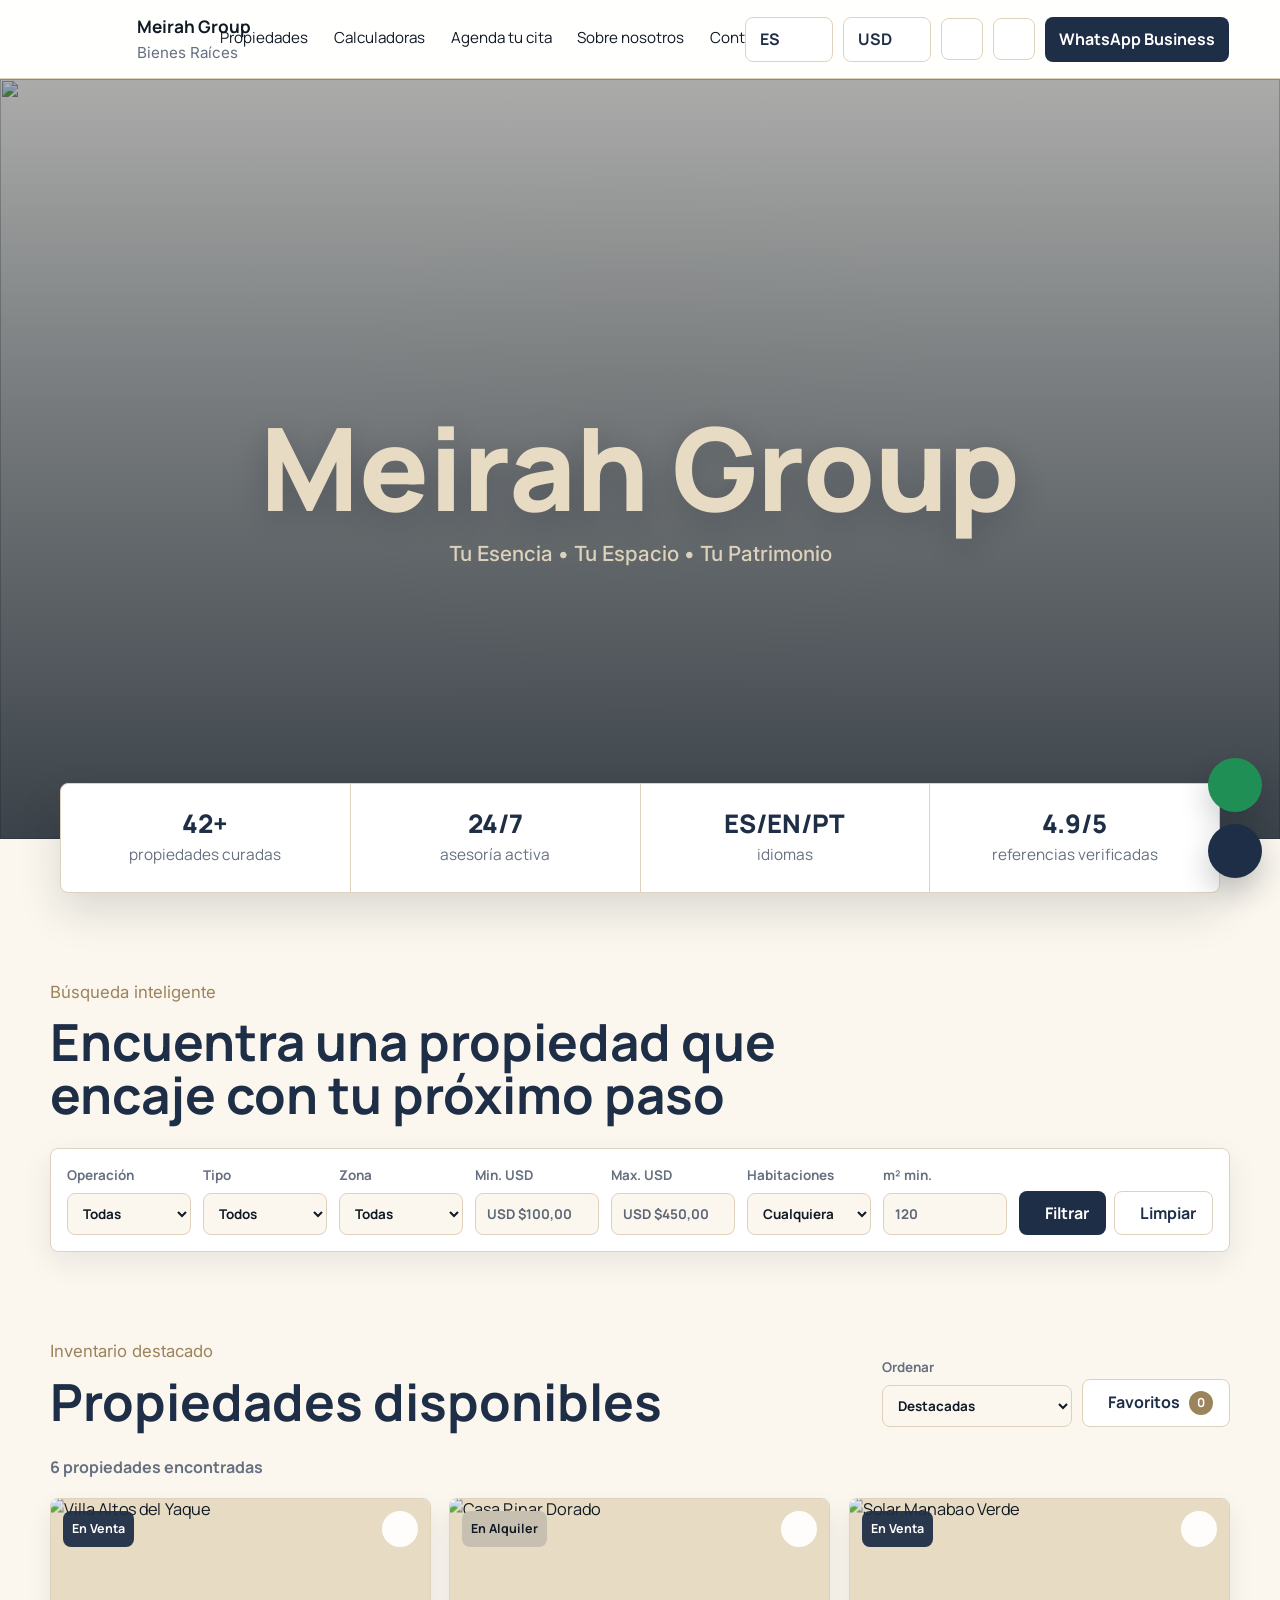
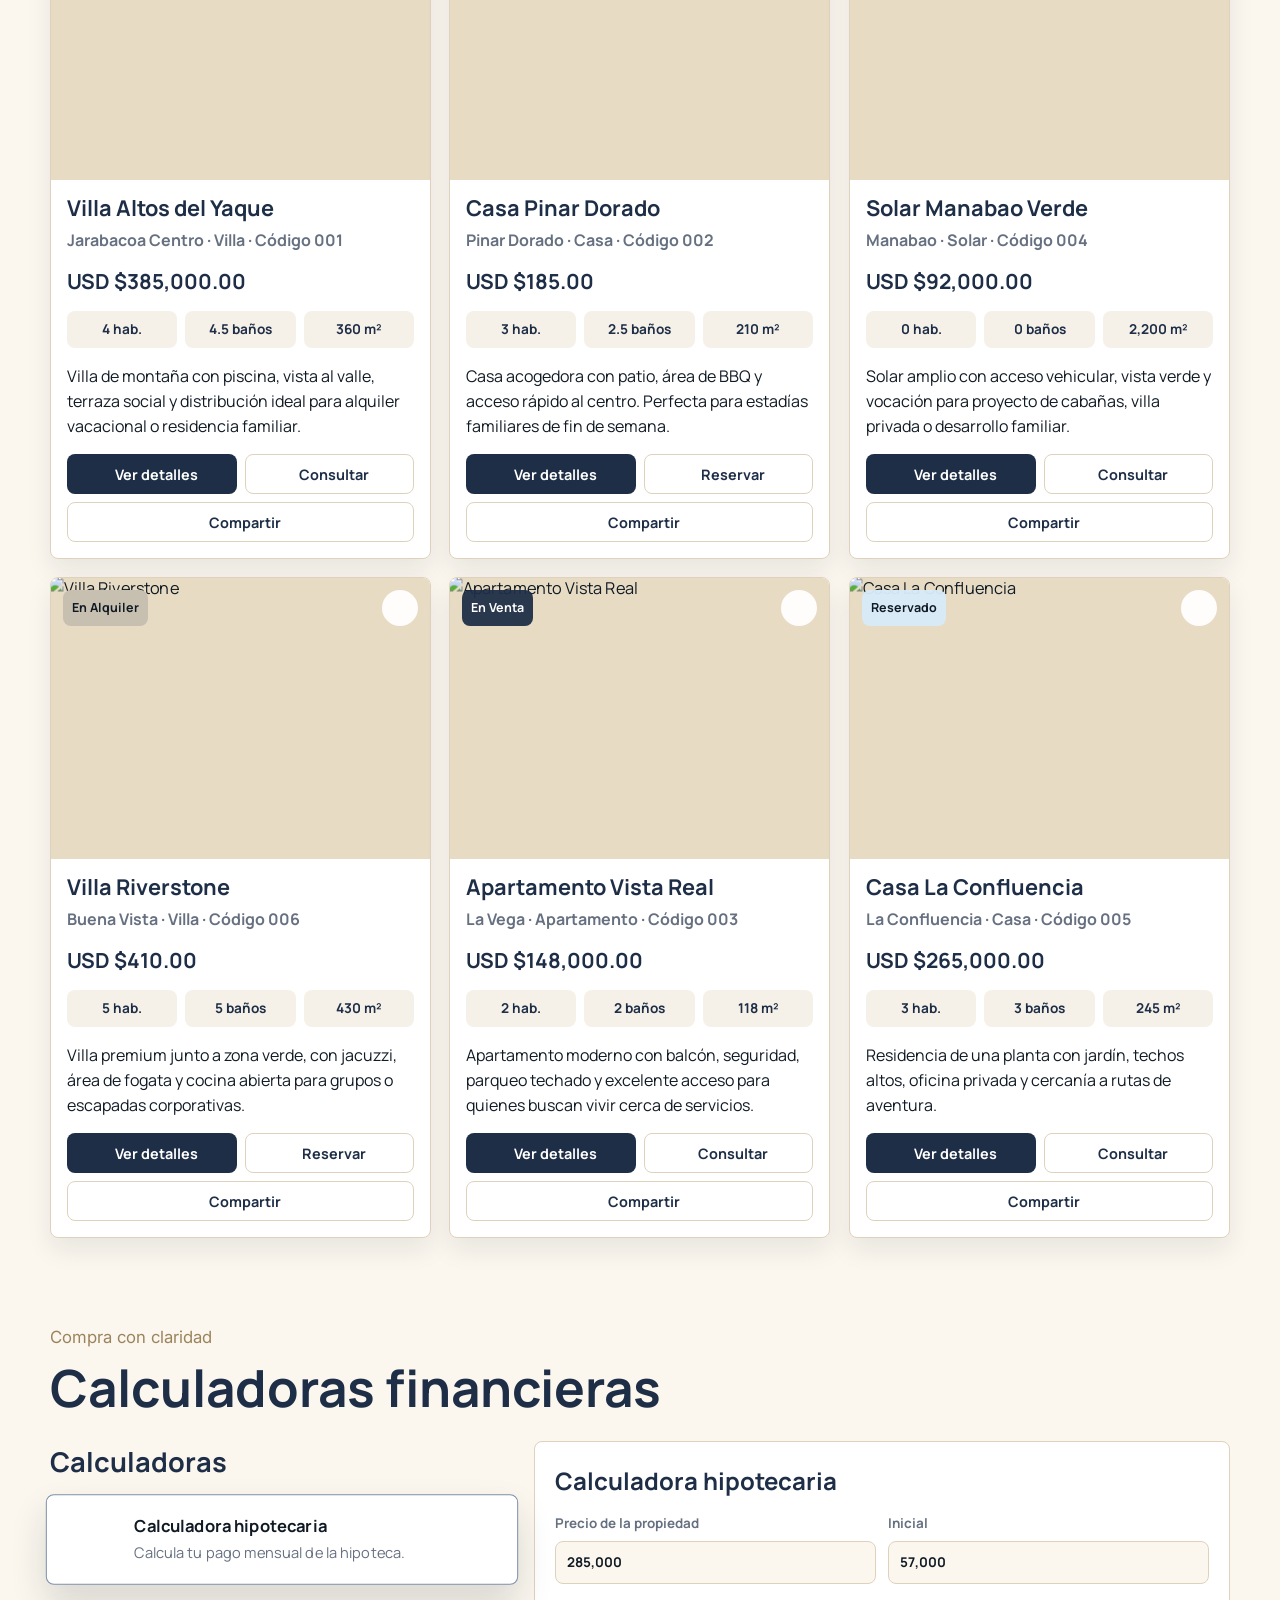
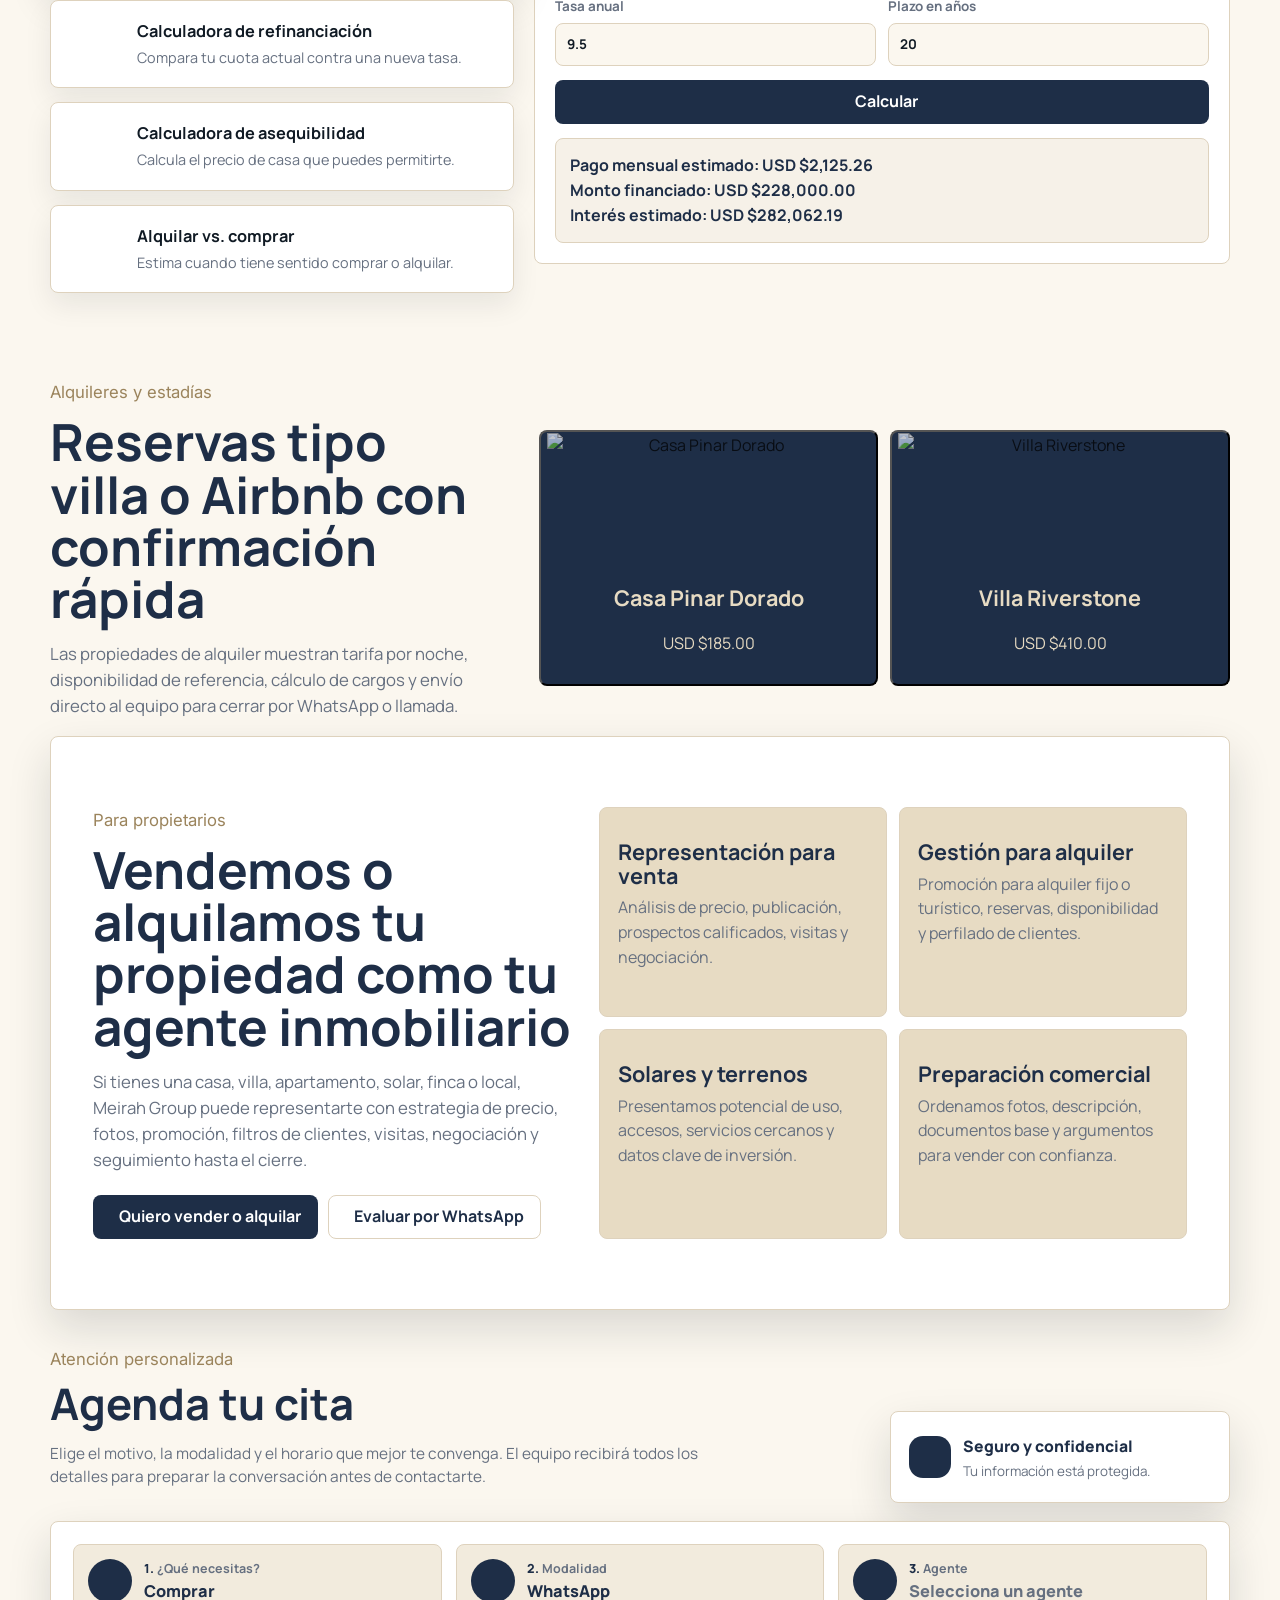
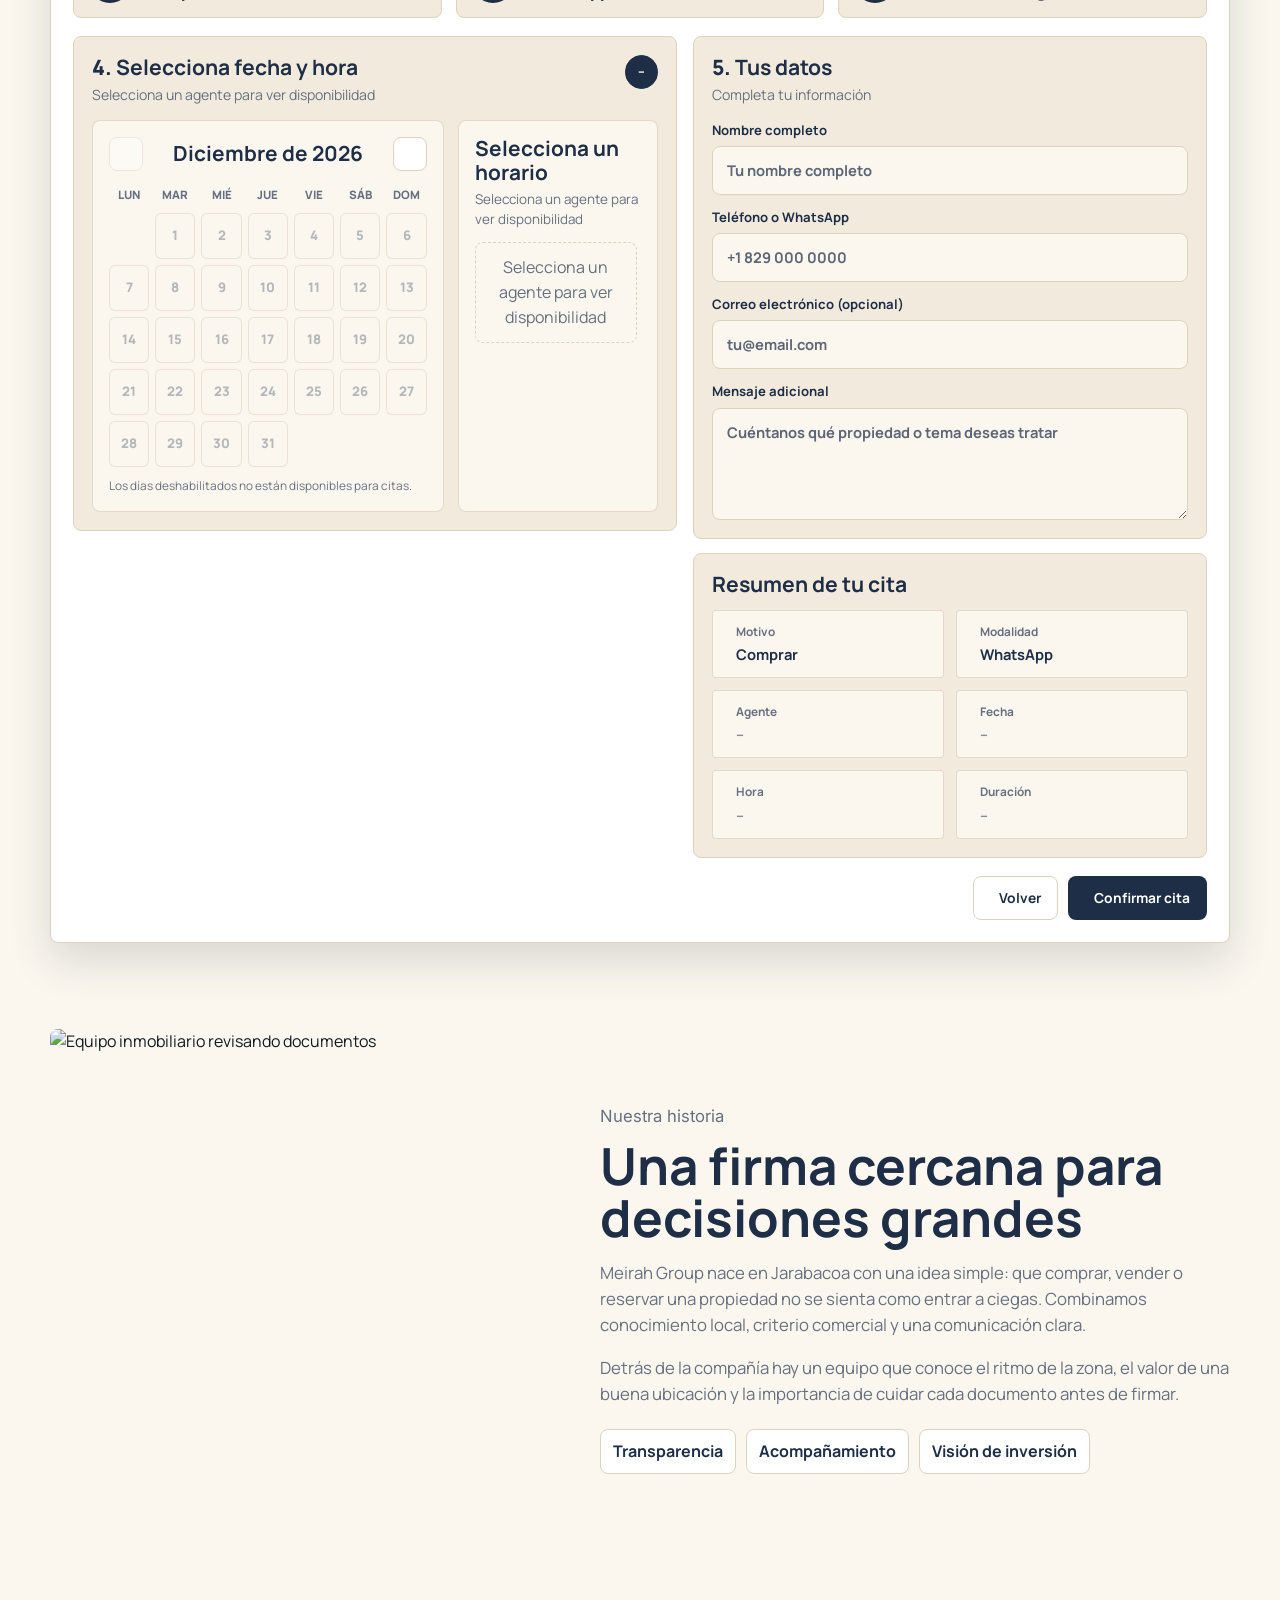
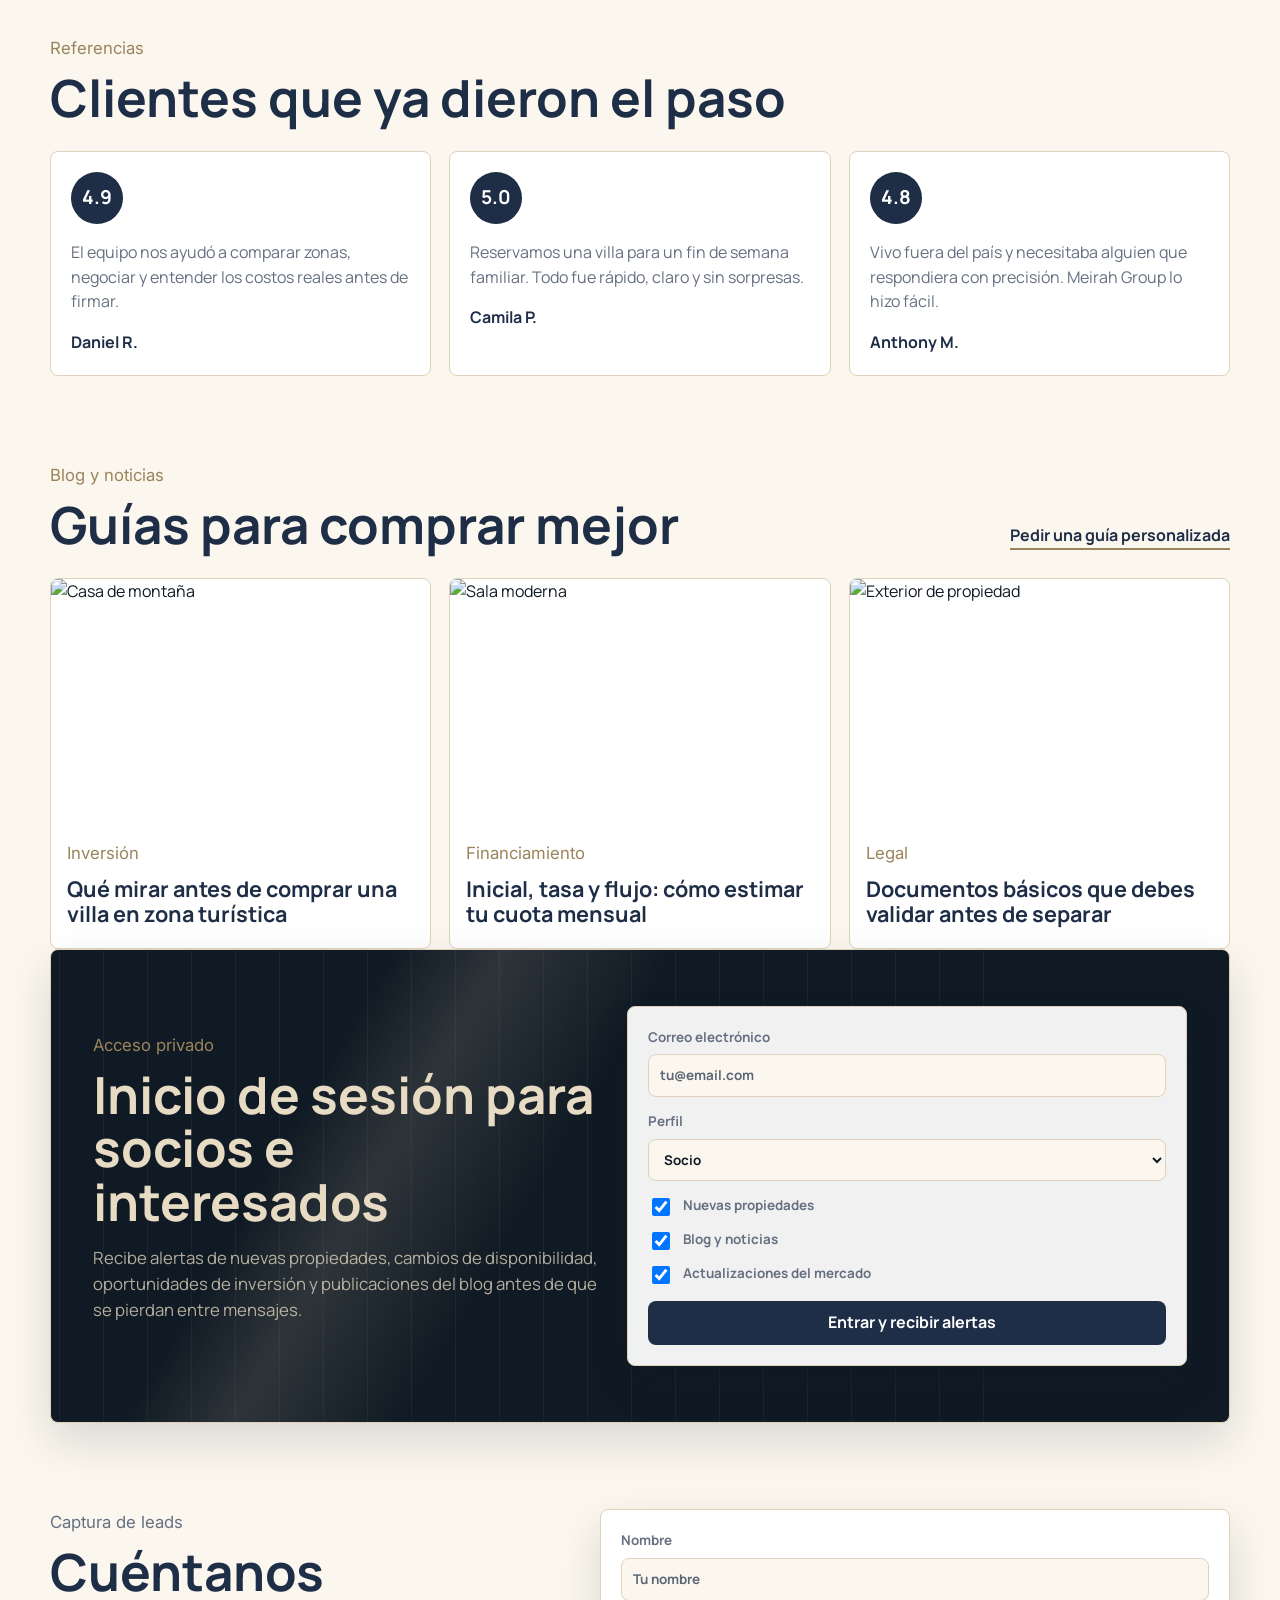
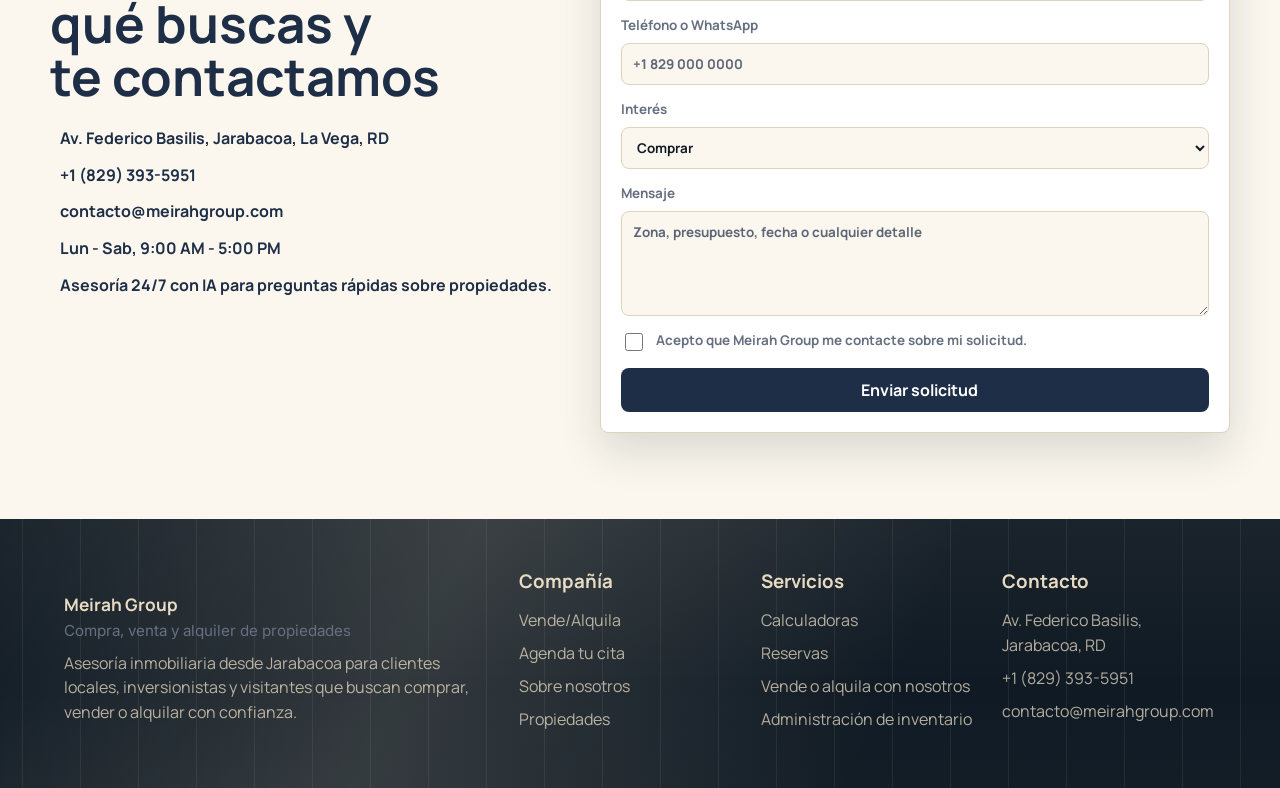
==== index.html @ d5f03e7f "Otro disparate Se subieron mal" ====
﻿<!doctype html>
<html lang="es">
  <head>
    <meta charset="UTF-8" />
    <meta name="viewport" content="width=device-width, initial-scale=1.0" />
    <meta
      name="description"
      content="Meirah Group, bienes raíces en Jarabacoa y República Dominicana. Compra, venta, alquiler, reservas y asesoría inmobiliaria."
    />
    <title>Meirah Group | Bienes Raíces en República Dominicana</title>
    <link rel="preconnect" href="https://images.unsplash.com" />
    <link rel="preconnect" href="https://fonts.googleapis.com" />
    <link rel="preconnect" href="https://fonts.gstatic.com" crossorigin />
    <link
      href="https://fonts.googleapis.com/css2?family=Inter:wght@400;500;600;700&family=Manrope:wght@500;600;700;800&display=swap"
      rel="stylesheet"
    />
    <link rel="icon" href="assets/brand/logo-meirahgroup-black.png" type="image/png" />
    <link rel="stylesheet" href="styles.css" />
    <script async src="https://unpkg.com/lucide@latest/dist/umd/lucide.min.js" onload="window.lucide?.createIcons()"></script>
    <script defer src="script.js"></script>
  </head>
  <body>
    <header class="site-header" id="top">
      <a class="brand" href="#top" aria-label="Meirah Group inicio">
        <span class="brand-mark" aria-hidden="true">
          <img
            src="assets/brand/logo-meirahgroup-black.png"
            alt=""
            data-logo-light="assets/brand/logo-meirahgroup-black.png"
            data-logo-dark="assets/brand/logo-meirahgroup-white.png"
          />
        </span>
        <span>
          <strong>Meirah Group</strong>
          <small data-i18n="brandTag">Bienes Raíces</small>
        </span>
      </a>

      <nav class="main-nav" aria-label="Principal">
        <a href="#properties" data-i18n="navProperties">Propiedades</a>
        <div class="nav-dropdown">
          <a class="nav-dropdown-toggle" href="#financing" data-i18n="navFinancing">Calculadoras</a>
          <div class="nav-dropdown-menu" aria-label="Opciones de calculadoras">
            <a href="#financing" data-nav-calculator="mortgage">Calculadora hipotecaria</a>
            <a href="#financing" data-nav-calculator="refinance">Calculadora de refinanciación</a>
            <a href="#financing" data-nav-calculator="affordability">Calculadora de asequibilidad</a>
            <a href="#financing" data-nav-calculator="rentbuy">Alquilar vs. comprar</a>
            <!-- Auto-cobro oculto temporalmente hasta implementar la pasarela real. -->
            <!-- <a href="#financing" data-nav-calculator="autopay">Auto-cobro</a> -->
          </div>
        </div>
        <a href="#appointments" data-i18n="navAppointment">Agenda tu cita</a>
        <div class="nav-dropdown">
          <a class="nav-dropdown-toggle" href="#about" data-i18n="navAbout">Sobre nosotros</a>
          <div class="nav-dropdown-menu" aria-label="Opciones de sobre nosotros">
            <a href="#reviews">Referencias</a>
            <a href="#blog">Blog y noticias</a>
          </div>
        </div>
        <a href="#contact" data-i18n="navContact">Contacto</a>
      </nav>

      <div class="header-actions">
        <div class="header-dropdown" data-header-dropdown="language">
          <button class="header-select-toggle" id="languageToggle" type="button" aria-label="Cambiar idioma" aria-haspopup="true" aria-expanded="false">
            <span id="languageToggleValue">ES</span>
            <i data-lucide="chevron-down"></i>
          </button>
          <div class="header-dropdown-menu" id="languageMenu" hidden>
            <button class="header-dropdown-option" type="button" data-lang-option="es">
              <strong>ES</strong>
              <small>Español</small>
            </button>
            <button class="header-dropdown-option" type="button" data-lang-option="en">
              <strong>EN</strong>
              <small>English</small>
            </button>
            <button class="header-dropdown-option" type="button" data-lang-option="pt">
              <strong>PT</strong>
              <small>Português</small>
            </button>
          </div>
        </div>
        <div class="header-dropdown" data-header-dropdown="currency">
          <button class="header-select-toggle" id="currencyToggle" type="button" aria-label="Cambiar moneda" aria-haspopup="true" aria-expanded="false">
            <span id="currencyToggleValue">USD</span>
            <i data-lucide="chevron-down"></i>
          </button>
          <div class="header-dropdown-menu" id="currencyMenu" hidden>
            <button class="header-dropdown-option" type="button" data-currency-option="USD">
              <strong>USD</strong>
              <small>Dólar</small>
            </button>
            <button class="header-dropdown-option" type="button" data-currency-option="EUR">
              <strong>EUR</strong>
              <small>Euro</small>
            </button>
            <button class="header-dropdown-option" type="button" data-currency-option="DOP">
              <strong>DOP</strong>
              <small>Peso RD</small>
            </button>
          </div>
        </div>
        <button class="icon-button theme-toggle" id="themeToggle" type="button" aria-label="Modo claro u oscuro">
          <i data-lucide="moon"></i>
        </button>
        <button class="icon-button" id="adminToggle" type="button" aria-label="Modo admin">
          <i data-lucide="shield-check"></i>
        </button>
        <a
          class="header-phone"
          href="https://wa.me/18293935951?text=Hola%20Meirah%20Group%2C%20quiero%20informaci%C3%B3n."
          target="_blank"
          rel="noreferrer"
        >
          WhatsApp Business
        </a>
      </div>
    </header>

    <main>
      <section class="hero" aria-labelledby="hero-title">
        <div class="hero-media" aria-hidden="true">
          <img
            class="is-active"
            src="https://images.unsplash.com/photo-1600585154340-be6161a56a0c?auto=format&fit=crop&w=1800&q=82"
            alt=""
          />
        </div>
        <div class="hero-overlay"></div>
        <div class="hero-content">
          <h1 id="hero-title">Meirah Group</h1>
          <p class="hero-slogan" data-i18n="heroSlogan">Tu Esencia • Tu Espacio • Tu Patrimonio</p>
        </div>
      </section>

      <section class="trust-band" aria-label="Indicadores">
        <div>
          <strong>42+</strong>
          <span data-i18n="statProperties">propiedades curadas</span>
        </div>
        <div>
          <strong>24/7</strong>
          <span data-i18n="statFollow">asesoría activa</span>
        </div>
        <div>
          <strong>ES/EN/PT</strong>
          <span data-i18n="statLang">idiomas disponibles</span>
        </div>
        <div>
          <strong>4.9/5</strong>
          <span data-i18n="statReviews">referencias verificadas</span>
        </div>
      </section>

      <section class="section filters-section" aria-labelledby="filters-title">
        <div class="section-heading">
          <p class="eyebrow" data-i18n="filtersEyebrow">Búsqueda inteligente</p>
          <h2 id="filters-title" data-i18n="filtersTitle">Encuentra tu espacio ideal</h2>
        </div>

        <form class="filters" id="propertyFilters">
          <label>
            <span data-i18n="filterOperation">Operación</span>
            <select id="filterOperation">
              <option value="all" data-i18n="optionAll">Todas</option>
              <option value="sale" data-i18n="optionSale">Venta</option>
              <option value="rent" data-i18n="optionRent">Alquiler</option>
              <option value="night" data-i18n="optionNight">Alquiler x noche</option>
            </select>
          </label>
          <label>
            <span data-i18n="filterType">Tipo</span>
            <select id="filterType">
              <option value="all" data-i18n="optionAllTypes">Todos</option>
              <option value="Villa">Villa</option>
              <option value="Casa" data-i18n="typeHouse">Casa</option>
              <option value="Apartamento" data-i18n="typeApartment">Apartamento</option>
              <option value="Solar" data-i18n="typeLand">Solar</option>
            </select>
          </label>
          <label>
            <span data-i18n="filterZone">Zona</span>
            <select id="filterZone">
              <option value="all" data-i18n="optionAllZones">Todas</option>
            </select>
          </label>
          <label>
            <span data-i18n="filterMin">Min. USD</span>
            <input id="filterMin" type="number" min="0" step="1000" placeholder="USD $100,000.00" />
          </label>
          <label>
            <span data-i18n="filterMax">Max. USD</span>
            <input id="filterMax" type="number" min="0" step="1000" placeholder="USD $450,000.00" />
          </label>
          <label>
            <span data-i18n="filterBeds">Habitaciones</span>
            <select id="filterBeds">
              <option value="0" data-i18n="optionAny">Cualquiera</option>
              <option value="1">1+</option>
              <option value="2">2+</option>
              <option value="3">3+</option>
              <option value="4">4+</option>
            </select>
          </label>
          <label>
            <span data-i18n="filterArea">m² min.</span>
            <input id="filterArea" type="number" min="0" step="10" placeholder="120" />
          </label>
          <div class="filter-actions">
            <button class="button button-primary" type="submit">
              <i data-lucide="sliders-horizontal"></i>
              <span data-i18n="filterApply">Filtrar</span>
            </button>
            <button class="button button-light" id="clearFilters" type="button">
              <i data-lucide="rotate-ccw"></i>
              <span data-i18n="filterClear">Limpiar</span>
            </button>
          </div>
        </form>
      </section>

      <section class="section properties-section" id="properties" aria-labelledby="properties-title">
        <div class="section-heading row-heading">
          <div>
            <p class="eyebrow" data-i18n="propertiesEyebrow">Inventario destacado</p>
            <h2 id="properties-title" data-i18n="propertiesTitle">Propiedades disponibles</h2>
          </div>
          <div class="toolbar">
            <label class="compact-label">
              <span data-i18n="sortLabel">Ordenar</span>
              <select id="sortProperties">
                <option value="featured" data-i18n="sortFeatured">Destacadas</option>
                <option value="price-asc" data-i18n="sortPriceAsc">Precio menor</option>
                <option value="price-desc" data-i18n="sortPriceDesc">Precio mayor</option>
                <option value="area-desc" data-i18n="sortArea">Más m²</option>
              </select>
            </label>
            <button class="button button-light" id="showFavorites" type="button">
              <i data-lucide="heart"></i>
              <span data-i18n="favoritesButton">Favoritos</span>
              <span class="count-pill" id="favoriteCount">0</span>
            </button>
          </div>
        </div>
        <div class="results-summary" id="resultsSummary"></div>
        <div class="property-grid" id="propertyGrid"></div>
      </section>

      <section class="section split-section" id="financing" aria-labelledby="financing-title">
        <div class="section-heading">
          <p class="eyebrow" data-i18n="financeEyebrow">Compra con claridad</p>
          <h2 id="financing-title" data-i18n="financeTitle">Calculadoras financieras</h2>
        </div>
        <div class="calculator-layout">
          <aside class="calculator-menu" aria-label="Calculadoras">
            <h3 data-i18n="calculatorsTitle">Calculadoras</h3>
            <button class="calculator-card active" type="button" data-calculator="mortgage">
              <i data-lucide="calculator"></i>
              <span>
                <strong data-i18n="mortgageTitle">Calculadora hipotecaria</strong>
                <small data-i18n="mortgageCardCopy">Calcula tu pago mensual de la hipoteca.</small>
              </span>
            </button>
            <button class="calculator-card" type="button" data-calculator="refinance">
              <i data-lucide="refresh-cw"></i>
              <span>
                <strong data-i18n="refinanceTitle">Calculadora de refinanciacion</strong>
                <small data-i18n="refinanceCardCopy">Compara tu cuota actual contra una nueva tasa.</small>
              </span>
            </button>
            <button class="calculator-card" type="button" data-calculator="affordability">
              <i data-lucide="badge-dollar-sign"></i>
              <span>
                <strong data-i18n="affordabilityTitle">Calculadora de asequibilidad</strong>
                <small data-i18n="affordabilityCardCopy">Calcula el precio de casa que puedes permitirte.</small>
              </span>
            </button>
            <button class="calculator-card" type="button" data-calculator="rentbuy">
              <i data-lucide="scale"></i>
              <span>
                <strong data-i18n="rentBuyTitle">Alquilar vs. comprar</strong>
                <small data-i18n="rentBuyCardCopy">Estima cuando tiene sentido comprar o alquilar.</small>
              </span>
            </button>
            <!-- Auto-cobro oculto temporalmente hasta implementar la pasarela real.
            <button class="calculator-card" type="button" data-calculator="autopay">
              <i data-lucide="credit-card"></i>
              <span>
                <strong data-i18n="autopayTitle">Auto-cobro para pagos a plazos</strong>
                <small data-i18n="autopayCardCopy">Genera un calendario de pagos recurrentes.</small>
              </span>
            </button>
            -->
          </aside>

          <div class="calculator-panels">
            <form class="tool-panel calculator-panel active" id="mortgageForm" data-calculator-panel="mortgage">
              <h3 data-i18n="mortgageTitle">Calculadora hipotecaria</h3>
              <div class="two-col">
                <label>
                  <span data-i18n="homePrice">Precio de la propiedad</span>
                  <input id="homePrice" type="text" inputmode="decimal" value="285,000" data-format-number />
                </label>
                <label>
                  <span data-i18n="downPayment">Inicial</span>
                  <input id="downPayment" type="text" inputmode="decimal" value="57,000" data-format-number />
                </label>
                <label>
                  <span data-i18n="interestRate">Tasa anual</span>
                  <input id="interestRate" type="number" min="0" step="0.1" value="9.5" />
                </label>
                <label>
                  <span data-i18n="loanYears">Plazo en años</span>
                  <input id="loanYears" type="number" min="1" max="30" value="20" />
                </label>
              </div>
              <button class="button button-primary" type="submit">
                <i data-lucide="calculator"></i>
                <span data-i18n="calculate">Calcular</span>
              </button>
              <output class="finance-output" id="mortgageOutput"></output>
            </form>

            <form class="tool-panel calculator-panel" id="refinanceForm" data-calculator-panel="refinance">
              <h3 data-i18n="refinanceTitle">Calculadora de refinanciacion</h3>
              <div class="two-col">
                <label>
                  <span data-i18n="currentBalance">Balance actual</span>
                  <input id="currentBalance" type="text" inputmode="decimal" value="220,000" data-format-number />
                </label>
                <label>
                  <span data-i18n="currentRate">Tasa actual</span>
                  <input id="currentRate" type="number" min="0" step="0.1" value="10.5" />
                </label>
                <label>
                  <span data-i18n="newRate">Nueva tasa</span>
                  <input id="newRate" type="number" min="0" step="0.1" value="8.75" />
                </label>
                <label>
                  <span data-i18n="remainingYears">Años restantes</span>
                  <input id="remainingYears" type="number" min="1" max="30" value="18" />
                </label>
                <label>
                  <span data-i18n="closingCosts">Gastos de cierre</span>
                  <input id="closingCosts" type="text" inputmode="decimal" value="3,500" data-format-number />
                </label>
              </div>
              <button class="button button-primary" type="submit">
                <i data-lucide="refresh-cw"></i>
                <span data-i18n="calculate">Calcular</span>
              </button>
              <output class="finance-output" id="refinanceOutput"></output>
            </form>

            <form class="tool-panel calculator-panel" id="affordabilityForm" data-calculator-panel="affordability">
              <h3 data-i18n="affordabilityTitle">Calculadora de asequibilidad</h3>
              <div class="two-col">
                <label>
                  <span data-i18n="monthlyIncome">Ingreso mensual</span>
                  <input id="monthlyIncome" type="text" inputmode="decimal" value="6,500" data-format-number />
                </label>
                <label>
                  <span data-i18n="monthlyDebt">Deudas mensuales</span>
                  <input id="monthlyDebt" type="text" inputmode="decimal" value="700" data-format-number />
                </label>
                <label>
                  <span data-i18n="affordDown">Inicial disponible</span>
                  <input id="affordDown" type="text" inputmode="decimal" value="45,000" data-format-number />
                </label>
                <label>
                  <span data-i18n="interestRate">Tasa anual</span>
                  <input id="affordRate" type="number" min="0" step="0.1" value="9.5" />
                </label>
                <label>
                  <span data-i18n="loanYears">Plazo en años</span>
                  <input id="affordYears" type="number" min="1" max="30" value="20" />
                </label>
              </div>
              <button class="button button-primary" type="submit">
                <i data-lucide="badge-dollar-sign"></i>
                <span data-i18n="calculate">Calcular</span>
              </button>
              <output class="finance-output" id="affordabilityOutput"></output>
            </form>

            <form class="tool-panel calculator-panel" id="rentBuyForm" data-calculator-panel="rentbuy">
              <h3 data-i18n="rentBuyTitle">Alquilar vs. comprar</h3>
              <div class="two-col">
                <label>
                  <span data-i18n="monthlyRent">Alquiler mensual</span>
                  <input id="monthlyRent" type="text" inputmode="decimal" value="1,200" data-format-number />
                </label>
                <label>
                  <span data-i18n="homePrice">Precio de la propiedad</span>
                  <input id="compareHomePrice" type="text" inputmode="decimal" value="260,000" data-format-number />
                </label>
                <label>
                  <span data-i18n="downPayment">Inicial</span>
                  <input id="compareDownPayment" type="text" inputmode="decimal" value="52,000" data-format-number />
                </label>
                <label>
                  <span data-i18n="interestRate">Tasa anual</span>
                  <input id="compareRate" type="number" min="0" step="0.1" value="9.5" />
                </label>
                <label>
                  <span data-i18n="yearsInHome">Años en la propiedad</span>
                  <input id="yearsInHome" type="number" min="1" max="30" value="5" />
                </label>
              </div>
              <button class="button button-primary" type="submit">
                <i data-lucide="scale"></i>
                <span data-i18n="calculate">Calcular</span>
              </button>
              <output class="finance-output" id="rentBuyOutput"></output>
            </form>

            <!-- Auto-cobro oculto temporalmente hasta implementar la pasarela real. -->
            <form class="tool-panel calculator-panel" id="autopayForm" data-calculator-panel="autopay" hidden>
              <h3 data-i18n="autopayTitle">Auto-cobro para pagos a plazos</h3>
              <div class="two-col">
                <label>
                  <span data-i18n="clientName">Nombre del cliente</span>
                  <input id="autopayName" type="text" placeholder="Maria Gomez" />
                </label>
                <label>
                  <span data-i18n="paymentAmount">Monto mensual</span>
                  <input id="autopayAmount" type="text" inputmode="decimal" value="1,250" data-format-number />
                </label>
                <label>
                  <span data-i18n="paymentDay">Día de cobro</span>
                  <input id="autopayDay" type="number" min="1" max="28" value="15" />
                </label>
                <label>
                  <span data-i18n="paymentMonths">Cantidad de pagos</span>
                  <input id="autopayMonths" type="number" min="1" max="60" value="18" />
                </label>
              </div>
              <button class="button button-primary" type="submit">
                <i data-lucide="credit-card"></i>
                <span data-i18n="scheduleAutopay">Generar plan</span>
              </button>
              <div class="payment-schedule" id="autopaySchedule"></div>
            </form>
          </div>
        </div>
      </section>

      <section class="section reservation-section" id="reservations" aria-labelledby="reservations-title">
        <div class="reservation-copy">
          <p class="eyebrow" data-i18n="reservationEyebrow">Alquileres y estadías</p>
          <h2 id="reservations-title" data-i18n="reservationTitle">Reservas tipo villa o Airbnb con confirmación rápida</h2>
          <p data-i18n="reservationCopy">
            Las propiedades de alquiler muestran tarifa por noche, disponibilidad de referencia, cálculo de cargos y
            envío directo al equipo para cerrar por WhatsApp o llamada.
          </p>
        </div>
        <div class="reservation-preview" id="reservationPreview"></div>
      </section>

      <section class="section owners-section" id="owners" aria-labelledby="owners-title">
        <div class="owners-copy">
          <p class="eyebrow" data-i18n="ownersEyebrow">Para propietarios</p>
          <h2 id="owners-title" data-i18n="ownersTitle">Vendemos o alquilamos tu propiedad como tu agente inmobiliario</h2>
          <p data-i18n="ownersCopy">
            Si tienes una casa, villa, apartamento, solar, finca o local, Meirah Group puede representarte con estrategia
            de precio, fotos, promoción, filtros de clientes, visitas, negociación y seguimiento hasta el cierre.
          </p>
          <div class="owners-actions">
            <a class="button button-primary" href="#contact">
              <i data-lucide="home"></i>
              <span data-i18n="ownersPrimary">Quiero vender o alquilar</span>
            </a>
            <a
              class="button button-light"
              href="https://wa.me/18293935951?text=Hola%20Meirah%20Group%2C%20quiero%20que%20eval%C3%BAen%20mi%20propiedad%20para%20venta%20o%20alquiler."
              target="_blank"
              rel="noreferrer"
            >
              <i data-lucide="message-circle"></i>
              <span data-i18n="ownersWhatsApp">Evaluar por WhatsApp</span>
            </a>
          </div>
        </div>
        <div class="owners-services">
          <article>
            <i data-lucide="badge-check"></i>
            <h3 data-i18n="ownersSaleTitle">Representación para venta</h3>
            <p data-i18n="ownersSaleCopy">Análisis de precio, publicación, prospectos calificados, visitas y negociación.</p>
          </article>
          <article>
            <i data-lucide="calendar-check"></i>
            <h3 data-i18n="ownersRentTitle">Gestión para alquiler</h3>
            <p data-i18n="ownersRentCopy">Promoción para alquiler fijo o turístico, reservas, disponibilidad y perfilado de clientes.</p>
          </article>
          <article>
            <i data-lucide="map"></i>
            <h3 data-i18n="ownersLandTitle">Solares y terrenos</h3>
            <p data-i18n="ownersLandCopy">Presentamos potencial de uso, accesos, servicios cercanos y datos clave de inversión.</p>
          </article>
          <article>
            <i data-lucide="file-check-2"></i>
            <h3 data-i18n="ownersDocsTitle">Preparación comercial</h3>
            <p data-i18n="ownersDocsCopy">Ordenamos fotos, descripción, documentos base y argumentos para vender con confianza.</p>
          </article>
        </div>
      </section>

      <section class="section appointment-section" id="appointments" aria-labelledby="appointments-title">
        <div class="appointment-intro-row">
          <div class="section-heading appointment-copy">
            <p class="eyebrow" data-i18n="appointmentEyebrow">Atención personalizada</p>
            <h2 id="appointments-title" data-i18n="appointmentTitle">Agenda tu cita</h2>
            <p data-i18n="appointmentCopy">
              Elige el motivo, la modalidad y el horario que mejor te convenga. El equipo recibirá todos los detalles
              para preparar la conversación antes de contactarte.
            </p>
          </div>

          <aside class="appointment-note-card" aria-label="Información de privacidad">
            <span class="appointment-note-icon"><i data-lucide="shield-check"></i></span>
            <span class="appointment-note-copy">
              <strong data-i18n="appointmentPrivacyTitle">Seguro y confidencial</strong>
              <small data-i18n="appointmentPrivacyCopy">Tu información está protegida.</small>
            </span>
          </aside>
        </div>

        <div class="appointment-system">
          <form class="appointment-form appointment-form-compact" id="appointmentForm">
            <div class="appointment-top-grid">
              <section class="appointment-selector-card" data-appointment-selector-card="type">
                <button
                  class="appointment-selector-toggle"
                  type="button"
                  data-appointment-toggle="type"
                  aria-expanded="false"
                  aria-controls="appointmentTypePanel"
                >
                  <span class="appointment-selector-icon"><i data-lucide="tags"></i></span>
                  <span class="appointment-selector-copy">
                    <small><span class="appointment-step-number">1.</span> <span data-i18n="appointmentTypeTitle">¿Qué necesitas?</span></small>
                    <strong id="appointmentTypeValue">Comprar</strong>
                  </span>
                  <i data-lucide="chevron-down"></i>
                </button>

                <div class="appointment-selector-panel" id="appointmentTypePanel" hidden>
                  <div class="appointment-choice-grid appointment-type-grid">
                    <label class="appointment-choice">
                      <input type="radio" name="appointmentType" value="buy" checked />
                      <i data-lucide="key-round"></i>
                      <span data-i18n="appointmentTypeBuy">Comprar</span>
                    </label>
                    <label class="appointment-choice">
                      <input type="radio" name="appointmentType" value="sell" />
                      <i data-lucide="badge-dollar-sign"></i>
                      <span data-i18n="appointmentTypeSell">Vender</span>
                    </label>
                    <label class="appointment-choice">
                      <input type="radio" name="appointmentType" value="rent" />
                      <i data-lucide="house"></i>
                      <span data-i18n="appointmentTypeRent">Alquilar</span>
                    </label>
                    <label class="appointment-choice">
                      <input type="radio" name="appointmentType" value="invest" />
                      <i data-lucide="chart-no-axes-combined"></i>
                      <span data-i18n="appointmentTypeInvest">Invertir</span>
                    </label>
                    <label class="appointment-choice">
                      <input type="radio" name="appointmentType" value="visit" />
                      <i data-lucide="map-pinned"></i>
                      <span data-i18n="appointmentTypeVisit">Visitar propiedad</span>
                    </label>
                  </div>
                </div>
              </section>

              <section class="appointment-selector-card" data-appointment-selector-card="mode">
                <button
                  class="appointment-selector-toggle"
                  type="button"
                  data-appointment-toggle="mode"
                  aria-expanded="false"
                  aria-controls="appointmentModePanel"
                >
                  <span class="appointment-selector-icon"><i data-lucide="phone-call"></i></span>
                  <span class="appointment-selector-copy">
                    <small><span class="appointment-step-number">2.</span> <span data-i18n="appointmentModeTitle">Modalidad</span></small>
                    <strong id="appointmentModeValue">WhatsApp</strong>
                  </span>
                  <i data-lucide="chevron-down"></i>
                </button>

                <div class="appointment-selector-panel" id="appointmentModePanel" hidden>
                  <div class="appointment-choice-grid appointment-mode-grid">
                    <label class="appointment-choice">
                      <input type="radio" name="appointmentMode" value="whatsapp" checked />
                      <i data-lucide="message-circle"></i>
                      <span>WhatsApp</span>
                    </label>
                    <label class="appointment-choice">
                      <input type="radio" name="appointmentMode" value="call" />
                      <i data-lucide="phone"></i>
                      <span data-i18n="appointmentModeCall">Llamada</span>
                    </label>
                    <label class="appointment-choice">
                      <input type="radio" name="appointmentMode" value="video" />
                      <i data-lucide="video"></i>
                      <span data-i18n="appointmentModeVideo">Videollamada</span>
                    </label>
                    <label class="appointment-choice">
                      <input type="radio" name="appointmentMode" value="in-person" />
                      <i data-lucide="users"></i>
                      <span data-i18n="appointmentModeInPerson">Presencial</span>
                    </label>
                  </div>
                </div>
              </section>

              <section class="appointment-selector-card" data-appointment-selector-card="advisor">
                <button
                  class="appointment-selector-toggle"
                  type="button"
                  data-appointment-toggle="advisor"
                  aria-expanded="false"
                  aria-controls="appointmentAdvisorPanel"
                >
                  <span class="appointment-selector-icon"><i data-lucide="user-round"></i></span>
                  <span class="appointment-selector-copy">
                    <small><span class="appointment-step-number">3.</span> <span data-i18n="appointmentAdvisor">Agente</span></small>
                    <strong id="appointmentAdvisorValue" class="is-placeholder" data-i18n="appointmentSelectAgentPlaceholder">Selecciona un agente</strong>
                  </span>
                  <i data-lucide="chevron-down"></i>
                </button>

                <div class="appointment-selector-panel" id="appointmentAdvisorPanel" hidden>
                  <div class="appointment-staff-selector" id="appointmentStaffSelector"></div>
                  <input id="appointmentAdvisor" name="appointmentAdvisor" type="hidden" required />
                  <p class="appointment-staff-hint" id="appointmentStaffHint" data-i18n="appointmentAdvisorHint">
                    El calendario mostrará únicamente la disponibilidad del agente elegido.
                  </p>
                </div>
              </section>
            </div>

            <div class="appointment-main-grid">
              <section class="appointment-card appointment-schedule-card" aria-labelledby="appointmentScheduleHeading">
                <div class="appointment-card-header">
                  <div>
                    <h3 id="appointmentScheduleHeading">
                      <span class="appointment-step-number">4.</span>
                      <span data-i18n="appointmentScheduleTitle">Selecciona fecha y hora</span>
                    </h3>
                    <p class="appointment-card-copy" id="appointmentScheduleMeta">Selecciona un agente para ver disponibilidad</p>
                  </div>
                  <span class="appointment-duration-chip" id="appointmentDurationChip">--</span>
                </div>

                <div class="appointment-date-layout">
                  <section class="appointment-calendar" aria-labelledby="appointment-calendar-title">
                    <div class="appointment-calendar-header">
                      <button class="icon-button" id="appointmentPrevMonth" type="button" aria-label="Mes anterior">
                        <i data-lucide="chevron-left"></i>
                      </button>
                      <h3 id="appointment-calendar-title">Mes</h3>
                      <button class="icon-button" id="appointmentNextMonth" type="button" aria-label="Mes siguiente">
                        <i data-lucide="chevron-right"></i>
                      </button>
                    </div>
                    <div class="appointment-weekdays" id="appointmentWeekdays" aria-hidden="true"></div>
                    <div class="appointment-calendar-grid" id="appointmentCalendarGrid"></div>
                    <p class="appointment-calendar-hint" data-i18n="appointmentCalendarHint">
                      Los días deshabilitados no están disponibles para citas.
                    </p>
                  </section>

                  <section class="appointment-times" aria-labelledby="appointment-times-title">
                    <div class="appointment-times-header">
                      <h3 id="appointment-times-title" data-i18n="appointmentTimeTitle">Selecciona un horario</h3>
                      <p id="appointmentSelectedDate" data-i18n="appointmentSelectDate">Primero selecciona una fecha.</p>
                    </div>
                    <div class="appointment-time-grid" id="appointmentTimeSlots"></div>
                  </section>
                </div>
              </section>

              <div class="appointment-sidebar">
                <section class="appointment-card appointment-details-card" aria-labelledby="appointment-details-title">
                  <div class="appointment-card-header">
                    <div>
                      <h3 id="appointment-details-title">
                        <span class="appointment-step-number">5.</span>
                        <span data-i18n="appointmentDetailsTitle">Tus datos</span>
                      </h3>
                      <p class="appointment-card-copy" data-i18n="appointmentDetailsCopy">Completa tu información</p>
                    </div>
                  </div>

                  <div class="appointment-details-grid">
                    <label>
                      <span data-i18n="appointmentName">Nombre completo</span>
                      <input id="appointmentName" type="text" required autocomplete="name" placeholder="Tu nombre completo" data-i18n-placeholder="appointmentNamePlaceholder" />
                    </label>
                    <label>
                      <span data-i18n="appointmentPhone">Teléfono o WhatsApp</span>
                      <input id="appointmentPhone" type="tel" required autocomplete="tel" placeholder="+1 829 000 0000" />
                    </label>
                    <label>
                      <span data-i18n="appointmentEmail">Correo electrónico (opcional)</span>
                      <input id="appointmentEmail" type="email" autocomplete="email" placeholder="tu@email.com" />
                    </label>
                    <label class="appointment-message-field">
                      <span data-i18n="appointmentMessage">Mensaje adicional</span>
                      <textarea
                        id="appointmentMessage"
                        rows="4"
                        placeholder="Cuéntanos qué propiedad o tema deseas tratar"
                        data-i18n-placeholder="appointmentMessagePlaceholder"
                      ></textarea>
                    </label>
                  </div>
                </section>

                <section class="appointment-card appointment-summary-card" aria-labelledby="appointment-summary-title">
                  <div class="appointment-card-header">
                    <div>
                      <h3 id="appointment-summary-title" data-i18n="appointmentSummaryTitle">Resumen de tu cita</h3>
                    </div>
                  </div>
                  <div class="appointment-summary-grid" id="appointmentSummaryGrid"></div>
                </section>

                <aside class="appointment-confirmation" id="appointmentConfirmation" hidden aria-live="polite">
                  <div class="appointment-confirmation-icon"><i data-lucide="circle-check-big"></i></div>
                  <div>
                    <p class="eyebrow" data-i18n="appointmentConfirmedEyebrow">Cita registrada</p>
                    <h3 data-i18n="appointmentConfirmedTitle">Tu solicitud está lista</h3>
                    <div class="appointment-confirmation-summary" id="appointmentConfirmationSummary"></div>
                  </div>
                  <a class="button button-primary" id="appointmentWhatsApp" href="#" target="_blank" rel="noreferrer">
                    <i data-lucide="message-circle"></i>
                    <span data-i18n="appointmentSendWhatsApp">Enviar resumen por WhatsApp</span>
                  </a>
                </aside>
              </div>
            </div>

            <div class="appointment-footer-bar">
              <p id="appointmentValidation" role="alert" aria-live="polite"></p>
              <div class="appointment-submit-row">
                <button class="button button-light appointment-back-button" id="appointmentBackButton" type="button">
                  <i data-lucide="arrow-left"></i>
                  <span data-i18n="appointmentBack">Volver</span>
                </button>
                <button class="button button-primary" type="submit">
                  <i data-lucide="calendar-check-2"></i>
                  <span data-i18n="appointmentConfirm">Confirmar cita</span>
                </button>
              </div>
            </div>
          </form>
        </div>
      </section>

      <section class="section about-section" id="about" aria-labelledby="about-title">
        <div class="about-image">
          <img
            src="https://images.unsplash.com/photo-1560518883-ce09059eeffa?auto=format&fit=crop&w=1300&q=80"
            alt="Equipo inmobiliario revisando documentos"
          />
        </div>
        <div class="about-copy">
          <p class="eyebrow" data-i18n="aboutEyebrow">Nuestra historia</p>
          <h2 id="about-title" data-i18n="aboutTitle">Una firma cercana para decisiones grandes</h2>
          <p data-i18n="aboutTextOne">
            Meirah Group nace en Jarabacoa con una idea simple: que comprar, vender o reservar una propiedad no se
            sienta como entrar a ciegas. Combinamos conocimiento local, criterio comercial y una comunicación clara.
          </p>
          <p data-i18n="aboutTextTwo">
            Detrás de la compañía hay un equipo que conoce el ritmo de la zona, el valor de una buena ubicación y la
            importancia de cuidar cada documento antes de firmar.
          </p>
          <div class="about-values">
            <span data-i18n="valueOne">Transparencia</span>
            <span data-i18n="valueTwo">Acompañamiento</span>
            <span data-i18n="valueThree">Visión de inversión</span>
          </div>
        </div>
      </section>

      <section class="section reviews-section" id="reviews" aria-labelledby="reviews-title">
        <div class="section-heading">
          <p class="eyebrow" data-i18n="reviewsEyebrow">Referencias</p>
          <h2 id="reviews-title" data-i18n="reviewsTitle">Clientes que ya dieron el paso</h2>
        </div>
        <div class="review-grid">
          <article class="review-card">
            <span>4.9</span>
            <p data-i18n="reviewOne">
              El equipo nos ayudó a comparar zonas, negociar y entender los costos reales antes de firmar.
            </p>
            <strong>Daniel R.</strong>
          </article>
          <article class="review-card">
            <span>5.0</span>
            <p data-i18n="reviewTwo">
              Reservamos una villa para un fin de semana familiar. Todo fue rápido, claro y sin sorpresas.
            </p>
            <strong>Camila P.</strong>
          </article>
          <article class="review-card">
            <span>4.8</span>
            <p data-i18n="reviewThree">
              Vivo fuera del país y necesitaba alguien que respondiera con precisión. Meirah Group lo hizo fácil.
            </p>
            <strong>Anthony M.</strong>
          </article>
        </div>
      </section>

      <section class="section blog-section" id="blog" aria-labelledby="blog-title">
        <div class="section-heading row-heading">
          <div>
            <p class="eyebrow" data-i18n="blogEyebrow">Blog y noticias</p>
            <h2 id="blog-title" data-i18n="blogTitle">Guías para comprar mejor</h2>
          </div>
          <a class="text-link" href="#contact" data-i18n="blogCta">Pedir una guia personalizada</a>
        </div>
        <div class="blog-grid">
          <article>
            <img
              src="https://images.unsplash.com/photo-1494526585095-c41746248156?auto=format&fit=crop&w=900&q=80"
              alt="Casa de montaña"
            />
            <p class="eyebrow" data-i18n="blogOneMeta">Inversión</p>
            <h3 data-i18n="blogOneTitle">Qué mirar antes de comprar una villa en zona turística</h3>
          </article>
          <article>
            <img
              src="https://images.unsplash.com/photo-1600566753376-12c8ab7fb75b?auto=format&fit=crop&w=900&q=80"
              alt="Sala moderna"
            />
            <p class="eyebrow" data-i18n="blogTwoMeta">Financiamiento</p>
            <h3 data-i18n="blogTwoTitle">Inicial, tasa y flujo: cómo estimar tu cuota mensual</h3>
          </article>
          <article>
            <img
              src="https://images.unsplash.com/photo-1572120360610-d971b9d7767c?auto=format&fit=crop&w=900&q=80"
              alt="Exterior de propiedad"
            />
            <p class="eyebrow" data-i18n="blogThreeMeta">Legal</p>
            <h3 data-i18n="blogThreeTitle">Documentos básicos que debes validar antes de separar</h3>
          </article>
        </div>
      </section>

      <section class="section member-section" id="members" aria-labelledby="members-title">
        <div class="member-copy">
          <p class="eyebrow" data-i18n="memberEyebrow">Acceso privado</p>
          <h2 id="members-title" data-i18n="memberTitle">Inicio de sesión para socios e interesados</h2>
          <p data-i18n="memberCopy">
            Recibe alertas de nuevas propiedades, cambios de disponibilidad, oportunidades de inversión y publicaciones
            del blog antes de que se pierdan entre mensajes.
          </p>
        </div>
        <form class="member-form" id="memberLoginForm">
          <label>
            <span data-i18n="memberEmail">Correo electrónico</span>
            <input id="memberEmail" type="email" required placeholder="tu@email.com" />
          </label>
          <label>
            <span data-i18n="memberRole">Perfil</span>
            <select id="memberRole">
              <option data-i18n="memberPartner">Socio</option>
              <option data-i18n="memberInvestor">Inversionista</option>
              <option data-i18n="memberOwner">Propietario</option>
              <option data-i18n="memberBuyer">Comprador interesado</option>
            </select>
          </label>
          <div class="member-options" aria-label="Preferencias de notificación">
            <label class="checkbox-line">
              <input id="notifyProperties" type="checkbox" checked />
              <span data-i18n="notifyProperties">Nuevas propiedades</span>
            </label>
            <label class="checkbox-line">
              <input id="notifyBlogs" type="checkbox" checked />
              <span data-i18n="notifyBlogs">Blog y noticias</span>
            </label>
            <label class="checkbox-line">
              <input id="notifyUpdates" type="checkbox" checked />
              <span data-i18n="notifyUpdates">Actualizaciones del mercado</span>
            </label>
          </div>
          <button class="button button-primary" type="submit">
            <i data-lucide="log-in"></i>
            <span data-i18n="memberSubmit">Entrar y recibir alertas</span>
          </button>
        </form>
      </section>

      <section class="section contact-section" id="contact" aria-labelledby="contact-title">
        <div class="contact-copy">
          <p class="eyebrow" data-i18n="contactEyebrow">Captura de leads</p>
          <h2 id="contact-title" data-i18n="contactTitle">Cuéntanos qué buscas y te contactamos</h2>
          <ul class="contact-list">
            <li><i data-lucide="map-pin"></i> Av. Federico Basilis, Jarabacoa, La Vega, RD</li>
            <li><i data-lucide="phone"></i> +1 (829) 393-5951</li>
            <li><i data-lucide="mail"></i> contacto@meirahgroup.com</li>
            <li><i data-lucide="clock"></i> Lun - Sab, 9:00 AM - 5:00 PM</li>
            <li><i data-lucide="bot"></i> <span data-i18n="aiAdvisory">Asesoría IA 24/7.</span></li>
          </ul>
        </div>
        <form class="lead-form" id="leadForm">
          <label>
            <span data-i18n="leadName">Nombre</span>
            <input id="leadName" type="text" required placeholder="Tu nombre" />
          </label>
          <label>
            <span data-i18n="leadPhone">Teléfono o WhatsApp</span>
            <input id="leadPhone" type="tel" required placeholder="+1 829 000 0000" />
          </label>
          <label>
            <span data-i18n="leadInterest">Interés</span>
            <select id="leadInterest">
              <option data-i18n="leadBuy">Comprar</option>
              <option data-i18n="leadRent">Alquilar</option>
              <option data-i18n="leadSell">Vender mi propiedad</option>
              <option data-i18n="leadInvest">Invertir</option>
            </select>
          </label>
          <label>
            <span data-i18n="leadMessage">Mensaje</span>
            <textarea id="leadMessage" rows="4" placeholder="Zona, presupuesto, fecha o cualquier detalle"></textarea>
          </label>
          <label class="checkbox-line">
            <input id="leadConsent" type="checkbox" required />
            <span data-i18n="leadConsent">Acepto que Meirah Group me contacte sobre mi solicitud.</span>
          </label>
          <button class="button button-primary" type="submit">
            <i data-lucide="send"></i>
            <span data-i18n="leadSend">Enviar solicitud</span>
          </button>
        </form>
      </section>

      <section class="section admin-section" id="adminPanel" aria-labelledby="admin-title" hidden>
        <div class="section-heading row-heading">
          <div>
            <p class="eyebrow" data-i18n="adminEyebrow">Modo interno</p>
            <h2 id="admin-title" data-i18n="adminTitle">Panel interno Meirah Group</h2>
            <p class="admin-session-summary" id="adminSessionSummary"></p>
          </div>
          <div class="admin-header-actions">
            <button class="button button-light" id="resetDemo" type="button">
              <i data-lucide="refresh-cw"></i>
              <span data-i18n="resetDemo">Restaurar demo</span>
            </button>
            <button class="button button-light" id="staffLogout" type="button">
              <i data-lucide="log-out"></i>
              <span data-i18n="staffLogout">Cerrar sesión</span>
            </button>
          </div>
        </div>
        <div class="admin-layout" id="propertyAdminArea">
          <form class="admin-form" id="adminForm">
            <label>
              <span data-i18n="adminSelect">Editar propiedad</span>
              <select id="adminPropertySelect"></select>
            </label>
            <div class="admin-actions">
              <button class="button button-light" id="newProperty" type="button" data-i18n="newProperty">Nueva</button>
              <button class="button button-danger" id="deleteProperty" type="button" data-i18n="deleteProperty">
                Eliminar
              </button>
            </div>
            <label>
              <span data-i18n="adminName">Nombre</span>
              <input id="adminTitleInput" type="text" required />
            </label>
            <label>
              <span data-i18n="adminType">Tipo</span>
              <select id="adminTypeInput">
                <option>Villa</option>
                <option>Casa</option>
                <option>Apartamento</option>
                <option>Solar</option>
              </select>
            </label>
            <label>
              <span data-i18n="adminOperation">Operación</span>
              <select id="adminOperationInput">
                <option value="sale">Venta</option>
                <option value="rent">Alquiler</option>
                <option value="rent-night">Alquiler x noche</option>
                <option value="sale,rent">Venta y alquiler</option>
              </select>
            </label>
            <label>
              <span data-i18n="adminStatus">Estado</span>
              <select id="adminStatusInput">
                <option value="sale">En Venta</option>
                <option value="rent">En Alquiler</option>
                <option value="reserved">Reservado</option>
                <option value="sold">Vendido</option>
              </select>
            </label>
            <div class="two-col">
              <label>
                <span data-i18n="adminPrice">Precio venta</span>
                <input id="adminPriceInput" type="number" min="0" />
              </label>
              <label>
                <span data-i18n="adminNight">Precio noche</span>
                <input id="adminNightInput" type="number" min="0" />
              </label>
            </div>
            <div class="three-col">
              <label>
                <span data-i18n="adminBeds">Hab.</span>
                <input id="adminBedsInput" type="number" min="0" />
              </label>
              <label>
                <span data-i18n="adminBaths">Baños</span>
                <input id="adminBathsInput" type="number" min="0" step="0.5" />
              </label>
              <label>
                <span data-i18n="adminArea">m²</span>
                <input id="adminAreaInput" type="number" min="0" />
              </label>
            </div>
            <label>
              <span data-i18n="adminZone">Zona</span>
              <input id="adminZoneInput" type="text" />
            </label>
            <div class="admin-upload-field">
              <span data-i18n="adminImages">Imágenes de la propiedad</span>
              <div class="admin-upload-box">
                <input id="adminImageFileInput" type="file" accept="image/*,video/mp4,video/webm,video/ogg,video/quicktime,video/x-m4v,video/*" multiple hidden />
                <button class="button button-light" id="adminUploadLocal" type="button">
                  <i data-lucide="upload"></i>
                  <span data-i18n="adminUploadLocal">Cargar</span>
                </button>
                <button class="button button-light" id="adminUploadDrive" type="button">
                  <i data-lucide="cloud"></i>
                  <span data-i18n="adminUploadDrive">Subir</span>
                </button>
                <button class="button button-light" id="adminUploadLink" type="button">
                  <i data-lucide="link"></i>
                  <span data-i18n="adminUploadLink">Enlace</span>
                </button>
              </div>
              <textarea id="adminImagesInput" rows="3" hidden></textarea>
              <div class="admin-image-list" id="adminImageList"></div>
            </div>
            <label>
              <span data-i18n="adminDesc">Descripción</span>
              <textarea id="adminDescInput" rows="4"></textarea>
            </label>
            <button class="button button-primary" type="submit">
              <i data-lucide="save"></i>
              <span data-i18n="saveProperty">Guardar propiedad</span>
            </button>
          </form>
          <div class="admin-insights">
            <h3 data-i18n="adminInsights">Pendientes recomendados</h3>
            <ul>
              <li data-i18n="missingOne">Conectar pasarela local o Stripe para cargos reales y webhooks.</li>
              <li data-i18n="missingTwo">Agregar CRM con seguimiento por etapa: nuevo, calificado, visita, oferta, cierre.</li>
              <li data-i18n="missingThree">Subir documentos legales por propiedad: título, deslinde, impuestos y autorizaciones.</li>
              <li data-i18n="missingFour">Crear panel de analíticas: leads, propiedades más vistas y tasa de reservas.</li>
              <li data-i18n="missingFive">Activar SEO técnico con URLs por propiedad y schema inmobiliario.</li>
            </ul>
            <div class="admin-reservations">
              <h3 data-i18n="adminReserveTitle">Calendario de reservas (admin)</h3>
              <label>
                <span data-i18n="adminReserveProperty">Propiedad reservada</span>
                <select id="adminReservationProperty"></select>
              </label>
              <div class="two-col">
                <label>
                  <span data-i18n="adminReserveStart">Entrada</span>
                  <input id="adminReservationCheckIn" type="date" />
                </label>
                <label>
                  <span data-i18n="adminReserveEnd">Salida</span>
                  <input id="adminReservationCheckOut" type="date" />
                </label>
              </div>
              <div class="admin-reservation-actions">
                <button class="button button-primary" id="adminReservationSave" type="button">
                  <i data-lucide="calendar-plus"></i>
                  <span data-i18n="adminReserveSave">Guardar reserva</span>
                </button>
                <button class="button button-light" id="adminReservationClear" type="button">
                  <i data-lucide="trash-2"></i>
                  <span data-i18n="adminReserveClear">Limpiar reservas</span>
                </button>
              </div>
              <div class="admin-reservation-calendar" id="adminReservationCalendar"></div>
              <div class="admin-reservation-list" id="adminReservationList"></div>
            </div>
          </div>
        </div>

        <section class="admin-workspace staff-admin-section" id="staffAdminSection" aria-labelledby="staff-admin-title">
          <div class="admin-workspace-heading">
            <div>
              <p class="eyebrow" data-i18n="staffAdminEyebrow">Gestión interna</p>
              <h3 id="staff-admin-title" data-i18n="staffAdminTitle">Equipo y disponibilidad</h3>
            </div>
            <button class="button button-light" id="newStaffMember" type="button">
              <i data-lucide="user-plus"></i>
              <span data-i18n="staffNew">Crear usuario</span>
            </button>
          </div>

          <div class="staff-admin-layout">
            <aside class="staff-admin-list" id="staffAdminList"></aside>
            <form class="staff-admin-form" id="staffAdminForm">
              <input id="staffIdInput" type="hidden" />
              <div class="staff-form-grid">
                <label>
                  <span data-i18n="staffName">Nombre completo</span>
                  <input id="staffNameInput" type="text" required />
                </label>
                <label>
                  <span data-i18n="staffUsername">Usuario</span>
                  <input id="staffUsernameInput" type="text" required autocomplete="off" />
                </label>
                <label>
                  <span data-i18n="staffPassword">Contraseña demo</span>
                  <span class="inline-input-control">
                    <input id="staffPasswordInput" type="password" required autocomplete="new-password" />
                    <button class="button button-light button-inline" id="toggleStaffPassword" type="button" data-i18n="staffPasswordShow">
                      Ver
                    </button>
                  </span>
                </label>
                <label>
                  <span data-i18n="staffRole">Rol</span>
                  <select id="staffRoleInput">
                    <option value="super_admin" data-i18n="staffRoleSuperAdmin">Super admin</option>
                    <option value="admin">Admin</option>
                    <option value="agent" data-i18n="staffRoleAdvisor">Agente</option>
                    <option value="assistant" data-i18n="staffRoleAssistant">Asistente</option>
                    <option value="editor" data-i18n="staffRoleEditor">Editor</option>
                  </select>
                </label>
                <label>
                  <span data-i18n="staffPhone">Teléfono/WhatsApp</span>
                  <input id="staffPhoneInput" type="tel" inputmode="tel" placeholder="+1 (829) 000-0000" />
                </label>
                <label>
                  <span data-i18n="staffEmail">Correo</span>
                  <input id="staffEmailInput" type="email" />
                </label>
                <label class="staff-avatar-field">
                  <span data-i18n="staffAvatar">Avatar opcional</span>
                  <input id="staffAvatarInput" type="hidden" />
                  <div class="staff-avatar-source-actions">
                    <button class="button button-light" id="staffAvatarUseLink" type="button">
                      <i data-lucide="link"></i>
                      <span data-i18n="staffAvatarLinkMode">Poner enlace</span>
                    </button>
                    <button class="button button-light" id="staffAvatarUseFile" type="button">
                      <i data-lucide="upload"></i>
                      <span data-i18n="staffAvatarFileMode">Cargar archivo</span>
                    </button>
                    <button class="icon-button" id="staffAvatarClear" type="button" aria-label="Quitar avatar">
                      <i data-lucide="trash-2"></i>
                    </button>
                  </div>
                  <input id="staffAvatarLinkInput" type="url" placeholder="https://..." />
                  <input id="staffAvatarFileInput" type="file" accept="image/*" hidden />
                  <small data-i18n="staffAvatarHint">Archivo máximo 10 MB.</small>
                  <div class="staff-avatar-preview" id="staffAvatarPreview">
                    <span data-i18n="staffAvatarEmpty">Sin avatar</span>
                  </div>
                </label>
                <label>
                  <span data-i18n="staffDuration">Duración de cada cita</span>
                  <select id="staffDurationInput">
                    <option value="30">30 min</option>
                    <option value="45">45 min</option>
                    <option value="60">60 min</option>
                    <option value="90">90 min</option>
                  </select>
                </label>
              </div>

              <label class="checkbox-line staff-active-toggle">
                <input id="staffActiveInput" type="checkbox" checked />
                <span data-i18n="staffActive">Usuario activo</span>
              </label>
              <label class="checkbox-line staff-active-toggle">
                <input id="staffAcceptsAppointmentsInput" type="checkbox" />
                <span data-i18n="staffAcceptsAppointments">Acepta citas públicas</span>
              </label>
              <label class="checkbox-line staff-active-toggle">
                <input id="staffAvailabilityConfiguredInput" type="checkbox" />
                <span data-i18n="staffAvailabilityConfigured">Disponibilidad configurada</span>
              </label>

              <div class="staff-schedule-editor">
                <h4 data-i18n="staffWeeklyTitle">Disponibilidad semanal</h4>
                <p data-i18n="staffWeeklyHint">Selecciona un día, define la jornada y marca hasta dos bloqueos internos.</p>
                <div id="staffWeeklySchedule"></div>
              </div>

              <div class="staff-exceptions-grid">
                <label>
                  <span data-i18n="staffBlockedDates">Días bloqueados</span>
                  <textarea id="staffBlockedDatesInput" rows="4" placeholder="2026-06-18, 2026-06-25"></textarea>
                  <small data-i18n="staffBlockedDatesHint">Usa fechas AAAA-MM-DD separadas por coma o línea.</small>
                </label>
              </div>

              <div class="admin-actions">
                <button class="button button-primary" type="submit">
                  <i data-lucide="save"></i>
                  <span data-i18n="staffSave">Guardar usuario y horario</span>
                </button>
                <button class="button button-danger" id="deleteStaffMember" type="button">
                  <i data-lucide="trash-2"></i>
                  <span data-i18n="staffDelete">Eliminar usuario</span>
                </button>
              </div>
            </form>
          </div>
        </section>

        <section class="admin-workspace appointment-admin-section" id="appointmentAdminSection" aria-labelledby="appointment-admin-title">
          <div class="admin-workspace-heading">
            <div>
              <p class="eyebrow" data-i18n="appointmentAdminEyebrow">Seguimiento</p>
              <h3 id="appointment-admin-title" data-i18n="appointmentAdminTitle">Citas con agentes</h3>
            </div>
          </div>
          <div class="appointment-admin-filters">
            <label>
              <span data-i18n="appointmentFilterStaff">Agente</span>
              <select id="appointmentAdminStaffFilter"></select>
            </label>
            <label>
              <span data-i18n="appointmentFilterDate">Fecha</span>
              <input id="appointmentAdminDateFilter" type="date" />
            </label>
            <label>
              <span data-i18n="appointmentFilterStatus">Estado</span>
              <select id="appointmentAdminStatusFilter">
                <option value="all" data-i18n="optionAll">Todos</option>
                <option value="pending" data-i18n="appointmentStatusPending">Pendiente</option>
                <option value="confirmed" data-i18n="appointmentStatusConfirmed">Confirmada</option>
                <option value="cancelled" data-i18n="appointmentStatusCancelled">Cancelada</option>
                <option value="completed" data-i18n="appointmentStatusCompleted">Completada</option>
              </select>
            </label>
            <label>
              <span data-i18n="appointmentFilterMode">Modalidad</span>
              <select id="appointmentAdminModeFilter">
                <option value="all" data-i18n="optionAll">Todas</option>
                <option value="whatsapp">WhatsApp</option>
                <option value="call" data-i18n="appointmentModeCall">Llamada</option>
                <option value="video" data-i18n="appointmentModeVideo">Videollamada</option>
                <option value="in-person" data-i18n="appointmentModeInPerson">Presencial</option>
              </select>
            </label>
          </div>
          <div class="appointment-admin-layout">
            <div class="appointment-admin-list" id="appointmentAdminList"></div>
            <aside class="admin-leads-panel" id="adminLeadsPanel">
              <h4 data-i18n="adminLeadsTitle">Leads recientes</h4>
              <div id="adminLeadsList"></div>
            </aside>
          </div>
        </section>
      </section>
    </main>

    <footer class="site-footer">
      <div>
        <a class="brand footer-brand" href="#top">
          <span class="brand-mark" aria-hidden="true">
            <img src="assets/brand/logo-meirahgroup-white.png" alt="" />
          </span>
          <span>
            <strong>Meirah Group</strong>
            <small data-i18n="footerTag">Compra, venta y alquiler de propiedades</small>
          </span>
        </a>
        <p data-i18n="footerCopy">
          Asesoría inmobiliaria desde Jarabacoa para clientes locales, inversionistas y visitantes que buscan comprar,
          vender o alquilar con confianza.
        </p>
      </div>
      <div>
        <h3 data-i18n="footerCompany">Compañía</h3>
        <a href="#owners" data-i18n="navOwners">Vende/Alquila</a>
        <a href="#appointments" data-i18n="navAppointment">Agenda tu cita</a>
        <a href="#about" data-i18n="navAbout">Sobre nosotros</a>
        <a href="#properties" data-i18n="navProperties">Propiedades</a>
      </div>
      <div>
        <h3 data-i18n="footerServices">Servicios</h3>
        <a href="#financing" data-i18n="footerFinancing">Calculadoras</a>
        <a href="#reservations" data-i18n="footerReservations">Reservas</a>
        <a href="#owners" data-i18n="footerOwners">Vende o alquila con nosotros</a>
        <a href="#adminPanel" data-i18n="footerManagement">Administración de inventario</a>
      </div>
      <div>
        <h3 data-i18n="footerContact">Contacto</h3>
        <p>Av. Federico Basilis, Jarabacoa, RD</p>
        <p>+1 (829) 393-5951</p>
        <p>contacto@meirahgroup.com</p>
      </div>
    </footer>

    <a
      class="whatsapp-float"
href="https://wa.me/18293935951?text=Hola%20Meirah%20Group%2C%20quiero%20informaci%C3%B3n%20sobre%20una%20propiedad."
      target="_blank"
      rel="noreferrer"
      aria-label="WhatsApp Meirah Group"
    >
      <i data-lucide="message-circle"></i>
    </a>

    <button class="chat-float" id="chatToggle" type="button" aria-label="Abrir chatbot">
      <i data-lucide="bot"></i>
    </button>

    <aside class="chat-panel" id="chatPanel" hidden aria-label="Chatbot Meirah Group">
      <div class="chat-header">
        <div>
          <strong>MeirahBot</strong>
          <small data-i18n="chatStatus">Responde con datos del negocio</small>
        </div>
        <button class="icon-button" id="chatClose" type="button" aria-label="Cerrar chat">
          <i data-lucide="x"></i>
        </button>
      </div>
      <div class="chat-messages" id="chatMessages"></div>
      <form class="chat-form" id="chatForm">
        <input id="chatInput" type="text" placeholder="Escribe tu pregunta" autocomplete="off" />
        <button class="icon-button" type="submit" aria-label="Enviar">
          <i data-lucide="send"></i>
        </button>
      </form>
    </aside>

    <div class="modal" id="propertyModal" hidden role="dialog" aria-modal="true" aria-labelledby="modalTitle">
      <div class="modal-backdrop" data-close-modal></div>
      <article class="modal-content">
        <button class="icon-button modal-close" type="button" data-close-modal aria-label="Cerrar">
          <i data-lucide="x"></i>
        </button>
        <div id="modalBody"></div>
      </article>
    </div>

    <div class="modal staff-login-modal" id="staffLoginModal" hidden role="dialog" aria-modal="true" aria-labelledby="staffLoginTitle">
      <div class="modal-backdrop" data-close-staff-login></div>
      <article class="staff-login-card">
        <button class="icon-button staff-login-close" type="button" data-close-staff-login aria-label="Cerrar">
          <i data-lucide="x"></i>
        </button>
        <p class="eyebrow" data-i18n="staffLoginEyebrow">Acceso interno</p>
        <h2 id="staffLoginTitle" data-i18n="staffLoginTitle">Iniciar sesión</h2>
        <p data-i18n="staffLoginCopy">Acceso para administradores, asesores y asistentes de Meirah Group.</p>
        <form class="staff-login-form" id="staffLoginForm">
          <label>
            <span data-i18n="staffUsername">Usuario</span>
            <input id="staffLoginUsername" type="text" required autocomplete="username" />
          </label>
          <label>
            <span data-i18n="staffPassword">Contraseña</span>
            <input id="staffLoginPassword" type="password" required autocomplete="current-password" />
          </label>
          <button class="button button-primary" type="submit">
            <i data-lucide="log-in"></i>
            <span data-i18n="staffLoginSubmit">Entrar</span>
          </button>
          <button class="button button-light" id="staffPinLogin" type="button">
            <i data-lucide="key-round"></i>
            <span data-i18n="staffPinLogin">Usar PIN demo 1025</span>
          </button>
          <p class="staff-login-error" id="staffLoginError" role="alert"></p>
        </form>
      </article>
    </div>

    <div class="modal share-modal" id="shareModal" hidden role="dialog" aria-modal="true" aria-labelledby="shareModalTitle">
      <div class="modal-backdrop" data-close-share></div>
      <article class="share-modal-card">
        <button class="icon-button share-modal-close" type="button" data-close-share aria-label="Cerrar">
          <i data-lucide="x"></i>
        </button>
        <p class="eyebrow" data-i18n="propertyCode">Código</p>
        <h2 id="shareModalTitle" data-i18n="shareTitle">Compartir propiedad</h2>
        <p data-i18n="shareCopy">Elige dónde deseas compartir este enlace.</p>
        <div class="share-modal-property" id="shareModalProperty"></div>
        <div class="share-channel-grid">
          <button class="share-channel" type="button" data-share-channel="whatsapp">
            <i data-lucide="message-circle"></i><span>WhatsApp</span>
          </button>
          <button class="share-channel" type="button" data-share-channel="facebook">
            <i data-lucide="facebook"></i><span>Facebook</span>
          </button>
          <button class="share-channel" type="button" data-share-channel="x">
            <i data-lucide="twitter"></i><span>X</span>
          </button>
          <button class="share-channel" type="button" data-share-channel="copy">
            <i data-lucide="copy"></i><span data-i18n="shareCopyLink">Copiar enlace</span>
          </button>
          <button class="share-channel" type="button" data-share-channel="instagram">
            <i data-lucide="instagram"></i><span>Instagram</span>
          </button>
          <button class="share-channel" type="button" data-share-channel="tiktok">
            <i data-lucide="music-2"></i><span>TikTok</span>
          </button>
        </div>
      </article>
    </div>

    <div class="toast" id="toast" role="status" aria-live="polite"></div>
  </body>
</html>
---- styles.css ----
@font-face {
  font-family: "Kolbano";
  src: url("assets/fonts/Kolbano-regular.otf") format("opentype");
  font-style: normal;
  font-weight: 400;
  font-display: swap;
}

@font-face {
  font-family: "Kolbano";
  src: url("assets/fonts/Kolbano-regularItalic.otf") format("opentype");
  font-style: italic;
  font-weight: 400;
  font-display: swap;
}

@font-face {
  font-family: "Marllena";
  src: url("assets/fonts/Marllena.ttf") format("truetype");
  font-style: normal;
  font-weight: 400;
  font-display: swap;
}

:root {
  --forest: #1e2e47;
  --forest-2: #101a24;
  --river: #7f90aa;
  --clay: #9b845c;
  --gold: #e7dbc3;
  --champagne: #c8ad6a;
  --mountain: #1e2e47;
  --charcoal: #07141e;
  --ivory: #fbf7ef;
  --stone: #fbf7ef;
  --sand: #e7dbc3;
  --ink: #101a24;
  --text-on-light: #101a24;
  --text-on-dark: #e7dbc3;
  --field-bg: #fbf7ef;
  --field-text: #101a24;
  --field-placeholder: #1e2e47;
  --action-bg: #1e2e47;
  --action-bg-hover: #101a24;
  --action-text: #ffffff;
  --badge-bg: #1e2e47;
  --badge-text: #ffffff;
  --muted: #667080;
  --line: #ded2bd;
  --white: #ffffff;
  --danger: #9d3f35;
  --shadow: 0 18px 44px rgba(16, 26, 36, 0.14);
  --radius: 8px;
  --trust-band-overlap: 56px;
  --section-anchor-offset: 96px;
  --primary-font: "Manrope", "Inter", "Segoe UI", Arial, sans-serif;
  --secondary-font: "Inter", "Manrope", "Segoe UI", Arial, sans-serif;
  --heading: var(--primary-font);
  --body: var(--primary-font);
  --accent: var(--secondary-font);
}

body[data-theme="dark"] {
  --forest: #e7dbc3;
  --forest-2: #f5ecd9;
  --river: #b7aa92;
  --clay: #e7dbc3;
  --gold: #2a3952;
  --stone: #101a24;
  --sand: #1e2e47;
  --ink: #f5ecd9;
  --text-on-light: #101a24;
  --text-on-dark: #e7dbc3;
  --field-bg: #fbf7ef;
  --field-text: #101a24;
  --field-placeholder: #1e2e47;
  --action-bg: #e7dbc3;
  --action-bg-hover: #f5ecd9;
  --action-text: #101a24;
  --badge-bg: #e7dbc3;
  --badge-text: #101a24;
  --muted: #c7baa5;
  --line: #35445c;
  --white: #162234;
  --shadow: 0 18px 44px rgba(0, 0, 0, 0.26);
}

* {
  box-sizing: border-box;
}

[hidden] {
  display: none !important;
}

html {
  scroll-behavior: smooth;
}

body {
  margin: 0;
  color: var(--ink);
  background: var(--stone);
  overflow-x: clip;
  font-family: var(--body);
  font-size: 16px;
  line-height: 1.55;
  transition: background 0.35s ease, color 0.35s ease;
}

body.modal-open {
  overflow: hidden;
}

img {
  display: block;
  max-width: 100%;
}

a {
  color: inherit;
  text-decoration: none;
}

button,
input,
select,
textarea {
  font: inherit;
}

button {
  cursor: pointer;
}

.site-header {
  position: sticky;
  top: 0;
  z-index: 30;
  display: grid;
  grid-template-columns: auto 1fr auto;
  align-items: center;
  gap: 24px;
  padding: 14px clamp(16px, 4vw, 56px);
  background: color-mix(in srgb, var(--white) 92%, transparent);
  border-bottom: 1px solid var(--line);
  backdrop-filter: blur(16px);
}

.brand {
  display: inline-flex;
  align-items: center;
  gap: 10px;
  min-width: 0;
}

.brand-mark {
  display: inline-flex;
  flex: 0 0 auto;
  align-items: center;
  justify-content: center;
  padding: 0;
  line-height: 0;
  background: transparent;
  border: 0;
  overflow: visible;
}

.brand-mark img {
  width: clamp(58px, 6vw, 76px);
  height: auto;
  max-height: 54px;
  object-fit: contain;
  object-position: center;
}

.brand strong {
  display: block;
  font-family: var(--heading);
  font-size: 1.08rem;
}

.brand small {
  display: block;
  color: var(--muted);
  font-family: var(--accent);
  font-size: 0.95rem;
}

.main-nav {
  display: flex;
  justify-content: center;
  gap: clamp(12px, 2vw, 26px);
  color: var(--ink);
  font-size: 0.95rem;
  min-width: 0;
  scrollbar-width: thin;
  -webkit-overflow-scrolling: touch;
}

.main-nav a,
.nav-dropdown-toggle {
  padding: 8px 0;
  border-bottom: 2px solid transparent;
  white-space: nowrap;
}

.main-nav a:hover,
.nav-dropdown-toggle:hover,
.nav-dropdown:hover .nav-dropdown-toggle,
.nav-dropdown:focus-within .nav-dropdown-toggle {
  border-color: var(--clay);
  color: var(--forest);
}

.nav-dropdown {
  position: relative;
  display: flex;
  align-items: center;
}

.nav-dropdown::after {
  content: "";
  position: absolute;
  top: 100%;
  left: 50%;
  width: max(100%, 248px);
  height: 12px;
  transform: translateX(-50%);
}

.nav-dropdown-menu {
  position: absolute;
  top: calc(100% + 2px);
  left: 50%;
  z-index: 35;
  display: grid;
  gap: 6px;
  min-width: 248px;
  padding: 8px;
  background: color-mix(in srgb, var(--white) 96%, transparent);
  border: 1px solid var(--line);
  border-radius: calc(var(--radius) + 2px);
  box-shadow: 0 18px 38px rgba(16, 26, 36, 0.18);
  opacity: 0;
  pointer-events: none;
  transform: translate(-50%, -6px) scale(0.985);
  transition: opacity 0.1s ease, transform 0.1s ease;
}

.nav-dropdown:hover .nav-dropdown-menu,
.nav-dropdown:focus-within .nav-dropdown-menu {
  opacity: 1;
  pointer-events: auto;
  transform: translate(-50%, 0) scale(1);
}

.nav-dropdown-menu a {
  padding: 10px 12px;
  color: var(--forest);
  background: transparent;
  border: 1px solid transparent;
  border-radius: calc(var(--radius) - 2px);
  font-size: 0.9rem;
  line-height: 1.3;
  transition: transform 0.22s ease, border-color 0.22s ease, background 0.22s ease, box-shadow 0.22s ease;
}

.nav-dropdown-menu a:hover,
.nav-dropdown-menu a:focus-visible {
  border-color: color-mix(in srgb, var(--forest) 30%, var(--line));
  background: color-mix(in srgb, var(--sand) 55%, var(--white));
  box-shadow: 0 10px 20px rgba(16, 26, 36, 0.08);
  transform: translateY(-1px) scale(1.02);
  outline: none;
}

.header-actions {
  display: flex;
  align-items: center;
  justify-content: flex-end;
  gap: 10px;
  min-width: 0;
}

.header-dropdown {
  position: relative;
}

.header-phone {
  padding: 10px 14px;
  color: var(--action-text);
  background: var(--action-bg);
  border-radius: var(--radius);
  font-weight: 700;
  white-space: nowrap;
  transition: transform 0.25s ease, box-shadow 0.25s ease, background 0.25s ease;
}

.header-phone:hover {
  box-shadow: 0 14px 28px rgba(16, 26, 36, 0.16);
  transform: translateY(-1px) scale(1.02);
}

.icon-button {
  display: inline-grid;
  width: 42px;
  height: 42px;
  place-items: center;
  color: var(--forest);
  background: var(--white);
  border: 1px solid var(--line);
  border-radius: var(--radius);
  font-weight: 700;
  transition: transform 0.24s ease, border-color 0.24s ease, box-shadow 0.24s ease, background 0.24s ease;
}

.icon-button:hover {
  border-color: var(--forest);
  box-shadow: 0 10px 20px rgba(16, 26, 36, 0.1);
  transform: translateY(-1px) scale(1.04);
}

.header-select-toggle {
  display: inline-flex;
  align-items: center;
  justify-content: space-between;
  gap: 10px;
  min-height: 42px;
  min-width: 88px;
  padding: 9px 12px 9px 14px;
  color: var(--forest);
  background: var(--white);
  border: 1px solid var(--line);
  border-radius: var(--radius);
  font-weight: 700;
  transition: transform 0.24s ease, border-color 0.24s ease, box-shadow 0.24s ease, background 0.24s ease;
}

.header-select-toggle:hover,
.header-dropdown.is-open .header-select-toggle {
  border-color: var(--forest);
  box-shadow: 0 10px 20px rgba(16, 26, 36, 0.1);
  transform: translateY(-1px) scale(1.03);
}

.header-select-toggle svg {
  width: 16px;
  height: 16px;
  transition: transform 0.24s ease;
}

.header-dropdown.is-open .header-select-toggle svg {
  transform: rotate(180deg);
}

.header-dropdown-menu {
  position: absolute;
  top: calc(100% + 10px);
  right: 0;
  z-index: 40;
  display: grid;
  gap: 6px;
  min-width: 164px;
  padding: 8px;
  background: color-mix(in srgb, var(--white) 95%, transparent);
  border: 1px solid var(--line);
  border-radius: calc(var(--radius) + 2px);
  box-shadow: 0 18px 38px rgba(16, 26, 36, 0.18);
  opacity: 0;
  transform: translateY(-6px) scale(0.98);
  pointer-events: none;
  transition: opacity 0.24s ease, transform 0.24s ease;
}

.header-dropdown.is-open .header-dropdown-menu {
  opacity: 1;
  transform: translateY(0) scale(1);
  pointer-events: auto;
}

.header-dropdown-option {
  display: grid;
  gap: 2px;
  width: 100%;
  padding: 10px 12px;
  text-align: left;
  color: var(--forest);
  background: transparent;
  border: 1px solid transparent;
  border-radius: calc(var(--radius) - 2px);
  transition: transform 0.22s ease, border-color 0.22s ease, background 0.22s ease, box-shadow 0.22s ease;
}

.header-dropdown-option strong,
.header-dropdown-option small {
  margin: 0;
}

.header-dropdown-option strong {
  font-size: 0.96rem;
  font-weight: 800;
}

.header-dropdown-option small {
  color: var(--muted);
  font-size: 0.76rem;
}

.header-dropdown-option:hover {
  border-color: color-mix(in srgb, var(--forest) 30%, var(--line));
  background: color-mix(in srgb, var(--sand) 55%, var(--white));
  box-shadow: 0 10px 20px rgba(16, 26, 36, 0.08);
  transform: translateY(-1px) scale(1.02);
}

.header-dropdown-option.is-active {
  color: var(--white);
  background: var(--forest);
  border-color: var(--forest);
}

.header-dropdown-option.is-active small {
  color: color-mix(in srgb, var(--white) 82%, transparent);
}

.icon-button svg,
.button svg,
.contact-list svg,
.whatsapp-float svg,
.chat-float svg {
  width: 18px;
  height: 18px;
  stroke-width: 2;
}

.hero {
  position: relative;
  min-height: clamp(560px, 88vh, 760px);
  display: grid;
  align-items: center;
  padding: clamp(124px, 16vh, 176px) clamp(18px, 5vw, 72px) clamp(54px, 9vh, 92px);
  overflow: hidden;
}

.hero-media,
.hero-overlay {
  position: absolute;
  inset: 0;
}

.hero-media img {
  position: absolute;
  inset: 0;
  width: 100%;
  height: 100%;
  object-fit: cover;
  opacity: 0;
  transform: scale(1.035);
  transition: opacity 2s ease, transform 8s ease;
}

.hero-media img.is-active {
  opacity: 1;
  transform: scale(1);
}

.hero-overlay {
  background:
    linear-gradient(180deg, rgba(16, 26, 36, 0.34), rgba(16, 26, 36, 0.58) 46%, rgba(16, 26, 36, 0.82)),
    radial-gradient(circle at center, rgba(231, 219, 195, 0.1), transparent 42%);
}

.hero-content {
  position: relative;
  display: grid;
  justify-items: center;
  gap: clamp(12px, 2vh, 20px);
  width: min(100%, 920px);
  margin: 0 auto;
  padding-inline: clamp(4px, 2vw, 12px);
  color: var(--text-on-dark);
  text-align: center;
}

.eyebrow {
  margin: 0 0 10px;
  color: var(--clay);
  font-family: var(--accent);
  font-size: 1.05rem;
  font-weight: 400;
  text-transform: none;
}

.hero .eyebrow {
  color: #d8ebf8;
}

.hero h1 {
  margin: 0;
  font-family: var(--heading);
  font-size: clamp(3.25rem, 10vw, 7.2rem);
  font-weight: 800;
  line-height: 0.94;
  max-width: 100%;
  text-wrap: balance;
  text-shadow: 0 10px 30px rgba(7, 20, 30, 0.22);
}

.hero-slogan {
  margin: 0;
  max-width: min(100%, 42rem);
  color: color-mix(in srgb, var(--text-on-dark) 92%, transparent);
  font-family: var(--accent);
  font-size: clamp(0.98rem, 2.6vw, 1.3rem);
  font-weight: 500;
  line-height: 1.4;
  text-wrap: balance;
}

.hero-actions {
  display: flex;
  flex-wrap: wrap;
  justify-content: center;
  gap: 12px;
  margin-top: clamp(6px, 2vh, 18px);
}

.hero-actions .button {
  min-width: min(100%, 220px);
}

.button {
  display: inline-flex;
  align-items: center;
  justify-content: center;
  gap: 9px;
  min-height: 44px;
  padding: 11px 16px;
  border: 1px solid transparent;
  border-radius: var(--radius);
  font-weight: 700;
  line-height: 1.1;
  text-align: center;
  transform: translateY(0) scale(1);
  transition: transform 0.24s ease, box-shadow 0.24s ease, background 0.24s ease, border-color 0.24s ease;
}

.button:hover {
  box-shadow: 0 14px 28px rgba(16, 26, 36, 0.14);
  transform: translateY(-2px) scale(1.025);
}

.button-primary {
  color: var(--action-text);
  background: var(--action-bg);
}

.button-primary:hover {
  background: var(--action-bg-hover);
}

.button-ghost {
  color: var(--text-on-dark);
  background: rgba(255, 255, 255, 0.12);
  border-color: rgba(255, 255, 255, 0.5);
  backdrop-filter: blur(10px);
}

.button-light {
  color: var(--forest);
  background: var(--white);
  border-color: var(--line);
}

.button-danger {
  color: var(--text-on-dark);
  background: var(--danger);
}

.trust-band {
  display: grid;
  grid-template-columns: repeat(4, minmax(0, 1fr));
  gap: 1px;
  width: min(1160px, calc(100% - 32px));
  margin: calc(var(--trust-band-overlap) * -1) auto 0;
  position: relative;
  z-index: 4;
  overflow: hidden;
  background: var(--line);
  border: 1px solid var(--line);
  border-radius: var(--radius);
  box-shadow: var(--shadow);
}

.trust-band div {
  display: grid;
  align-content: center;
  justify-items: center;
  gap: 8px;
  min-height: 108px;
  padding: 20px 16px;
  background: var(--white);
  text-align: center;
}

.trust-band strong {
  display: block;
  font-family: var(--heading);
  color: var(--forest);
  font-size: clamp(1.3rem, 2vw, 1.75rem);
  font-weight: 800;
  line-height: 1;
}

.trust-band span {
  color: var(--muted);
  font-size: clamp(0.86rem, 1.3vw, 0.96rem);
  line-height: 1.35;
}

.section {
  width: min(1180px, calc(100% - 32px));
  margin: 0 auto;
  padding: 86px 0 0;
}

#owners {
  scroll-margin-top: 18px;
}

#appointments {
  scroll-margin-top: var(--section-anchor-offset);
}

#reviews,
#blog {
  scroll-margin-top: var(--section-anchor-offset);
}

.section-heading {
  width: min(740px, 100%);
  margin-bottom: 28px;
}

.section-heading h2,
.about-copy h2,
.contact-copy h2,
.reservation-copy h2 {
  margin: 0;
  color: var(--forest);
  font-family: var(--heading);
  font-size: clamp(2rem, 4vw, 3.6rem);
  line-height: 1.02;
  text-wrap: balance;
}

.row-heading {
  width: 100%;
  display: flex;
  align-items: end;
  justify-content: space-between;
  gap: 20px;
}

.filters {
  display: grid;
  grid-template-columns: repeat(7, minmax(120px, 1fr)) auto;
  gap: 12px;
  padding: 16px;
  background: var(--white);
  border: 1px solid var(--line);
  border-radius: var(--radius);
  box-shadow: 0 10px 30px rgba(16, 26, 36, 0.08);
}

.filters label,
.compact-label {
  transform: translateY(0) scale(1);
  transition: transform 0.24s ease, color 0.24s ease;
}

.filters label:hover,
.compact-label:hover {
  color: var(--forest);
  transform: translateY(-2px) scale(1.018);
}

.filters input,
.filters select {
  transition: transform 0.24s ease, border-color 0.24s ease, box-shadow 0.24s ease, background 0.24s ease;
}

.filters label:hover input,
.filters label:hover select {
  border-color: var(--river);
  box-shadow: 0 12px 22px rgba(16, 26, 36, 0.08);
}

label {
  display: grid;
  gap: 7px;
  min-width: 0;
  color: var(--muted);
  font-size: 0.84rem;
  font-weight: 700;
}

input,
select,
textarea {
  width: 100%;
  min-height: 42px;
  padding: 10px 11px;
  color: var(--field-text);
  background: var(--field-bg);
  border: 1px solid var(--line);
  border-radius: var(--radius);
  outline: none;
}

input::placeholder,
textarea::placeholder {
  color: color-mix(in srgb, var(--field-placeholder) 72%, transparent);
  opacity: 1;
}

select option {
  color: var(--text-on-light);
  background: var(--field-bg);
}

textarea {
  resize: vertical;
}

input:focus,
select:focus,
textarea:focus {
  border-color: var(--river);
  box-shadow: 0 0 0 3px rgba(231, 219, 195, 0.34);
}

.filter-actions {
  display: flex;
  align-items: end;
  gap: 8px;
}

.toolbar {
  display: flex;
  align-items: end;
  gap: 10px;
  flex-wrap: wrap;
  justify-content: flex-end;
}

.compact-label {
  width: 190px;
}

.count-pill {
  display: inline-grid;
  min-width: 24px;
  height: 24px;
  place-items: center;
  padding: 0 6px;
  color: var(--action-text);
  background: var(--clay);
  border-radius: 999px;
  font-size: 0.78rem;
}

.results-summary {
  min-height: 24px;
  margin-bottom: 18px;
  color: var(--muted);
  font-weight: 700;
}

.property-grid {
  display: grid;
  grid-template-columns: repeat(3, minmax(0, 1fr));
  gap: 18px;
}

.property-card,
.tool-panel,
.review-card,
.blog-grid article,
.lead-form,
.admin-form,
.admin-insights {
  background: var(--white);
  border: 1px solid var(--line);
  border-radius: var(--radius);
}

.property-card {
  overflow: hidden;
  box-shadow: 0 12px 26px rgba(16, 26, 36, 0.08);
  transform: translateY(0) scale(1);
  transition: transform 0.28s ease, box-shadow 0.28s ease, border-color 0.28s ease;
  will-change: transform;
}

.property-card:hover {
  border-color: color-mix(in srgb, var(--gold) 70%, var(--forest));
  box-shadow: 0 20px 40px rgba(16, 26, 36, 0.14);
  transform: translateY(-3px) scale(1.018);
}

.property-media {
  position: relative;
  aspect-ratio: 1.35;
  overflow: hidden;
  background: var(--sand);
}

.property-media img {
  position: absolute;
  inset: 0;
  width: 100%;
  height: 100%;
  object-fit: cover;
  opacity: 0;
  transform: scale(1.02);
  transition: opacity 0.9s ease, transform 1.6s ease;
}

.property-media video {
  position: absolute;
  inset: 0;
  width: 100%;
  height: 100%;
  object-fit: cover;
  transform: scale(1.02);
  transition: transform 1.6s ease;
}

.property-media img.active {
  opacity: 1;
}

.property-media:hover img.active {
  transform: scale(1.04);
}

.property-media:hover video {
  transform: scale(1.04);
}

.badge-row {
  position: absolute;
  left: 12px;
  right: 12px;
  top: 12px;
  display: flex;
  justify-content: space-between;
  gap: 8px;
  z-index: 2;
}

.badge {
  display: inline-flex;
  align-items: center;
  min-height: 28px;
  padding: 5px 9px;
  color: var(--badge-text);
  background: color-mix(in srgb, var(--badge-bg) 94%, transparent);
  border-radius: var(--radius);
  font-size: 0.78rem;
  font-weight: 700;
}

.badge.rent {
  background: color-mix(in srgb, var(--gold) 84%, var(--forest));
  color: var(--ink);
}

.badge.reserved {
  background: rgba(216, 235, 248, 0.96);
  color: var(--text-on-light);
}

.badge.sold {
  background: rgba(157, 63, 53, 0.96);
  color: var(--text-on-dark);
}

.favorite-button {
  display: grid;
  width: 36px;
  height: 36px;
  place-items: center;
  color: var(--text-on-light);
  background: rgba(255, 255, 255, 0.94);
  border: 0;
  border-radius: 50%;
}

.favorite-button.active {
  color: var(--danger);
}

.property-body {
  padding: 16px;
}

.property-body h3 {
  margin: 0;
  color: var(--forest);
  font-family: var(--heading);
  font-size: 1.36rem;
  line-height: 1.15;
}

.property-zone {
  margin: 7px 0 12px;
  color: var(--muted);
  font-weight: 700;
}

.property-price {
  display: flex;
  flex-wrap: wrap;
  align-items: baseline;
  gap: 8px;
  margin: 0 0 12px;
}

.property-price strong {
  color: var(--forest);
  font-size: 1.3rem;
}

.property-price span {
  color: var(--muted);
  font-size: 0.88rem;
}

.property-specs {
  display: grid;
  grid-template-columns: repeat(3, 1fr);
  gap: 8px;
  margin: 14px 0;
}

.property-specs span {
  padding: 8px;
  background: color-mix(in srgb, var(--gold) 38%, var(--white));
  border-radius: var(--radius);
  color: var(--forest);
  font-size: 0.85rem;
  font-weight: 700;
  text-align: center;
}

.property-actions {
  display: grid;
  grid-template-columns: 1fr 1fr;
  gap: 8px;
  margin-top: 14px;
}

.property-actions .button {
  min-height: 40px;
  padding-inline: 10px;
  font-size: 0.9rem;
}

.property-share-button {
  grid-column: 1 / -1;
}

.appointment-section {
  display: block;
  padding-top: 68px;
}

.appointment-section .section-heading {
  margin-bottom: 18px;
}

.appointment-section .section-heading h2 {
  font-size: clamp(2rem, 3.4vw, 3rem);
}

.appointment-copy p:not(.eyebrow) {
  max-width: 680px;
  color: var(--muted);
  font-size: 0.96rem;
  line-height: 1.5;
}

.appointment-system {
  display: grid;
  gap: 16px;
}

.appointment-form {
  display: grid;
  gap: 16px;
  padding: clamp(16px, 2vw, 22px);
  background: var(--white);
  border: 1px solid var(--line);
  border-radius: var(--radius);
  box-shadow: var(--shadow);
}

.appointment-step {
  min-width: 0;
  margin: 0;
  padding: 0;
  border: 0;
}

.appointment-step legend {
  margin-bottom: 8px;
  color: var(--forest);
  font-family: var(--heading);
  font-size: 1.02rem;
  font-weight: 800;
}

.appointment-staff-selector {
  display: grid;
  grid-template-columns: repeat(3, minmax(0, 1fr));
  gap: 8px;
}

.appointment-staff-card {
  display: grid;
  grid-template-columns: auto minmax(0, 1fr) 18px;
  align-items: center;
  gap: 9px;
  min-width: 0;
  min-height: 64px;
  padding: 9px 10px;
  color: var(--forest);
  background: color-mix(in srgb, var(--sand) 52%, var(--white));
  border: 1px solid var(--line);
  border-radius: var(--radius);
  text-align: left;
  transform: translateY(0) scale(1);
  transition: transform 0.24s ease, box-shadow 0.24s ease, border-color 0.24s ease, background 0.24s ease;
}

.appointment-staff-card:hover {
  border-color: var(--river);
  box-shadow: 0 12px 24px rgba(16, 26, 36, 0.1);
  transform: translateY(-2px) scale(1.015);
}

.appointment-staff-card.is-selected {
  color: var(--action-text);
  background: var(--action-bg);
  border-color: var(--action-bg);
}

.appointment-staff-avatar {
  display: grid;
  width: 38px;
  height: 38px;
  flex: 0 0 38px;
  place-items: center;
  overflow: hidden;
  color: var(--action-text);
  background: var(--river);
  border-radius: 50%;
  font-size: 0.72rem;
  font-weight: 800;
}

.appointment-staff-card.is-selected .appointment-staff-avatar {
  color: var(--forest-2);
  background: var(--gold);
}

.appointment-staff-avatar img {
  width: 100%;
  height: 100%;
  object-fit: cover;
}

.appointment-staff-copy {
  display: grid;
  gap: 2px;
  min-width: 0;
}

.appointment-staff-copy strong,
.appointment-staff-copy small {
  overflow-wrap: anywhere;
}

.appointment-staff-copy small {
  color: var(--muted);
  font-size: 0.7rem;
}

.appointment-staff-card.is-selected small {
  color: color-mix(in srgb, var(--action-text) 78%, transparent);
}

.appointment-staff-card > svg {
  opacity: 0;
}

.appointment-staff-card.is-selected > svg {
  opacity: 1;
}

.appointment-staff-hint {
  margin: 7px 0 0;
  color: var(--muted);
  font-size: 0.76rem;
}

.appointment-choice-grid {
  display: grid;
  gap: 8px;
}

.appointment-type-grid {
  grid-template-columns: repeat(5, minmax(0, 1fr));
}

.appointment-mode-grid {
  grid-template-columns: repeat(4, minmax(0, 1fr));
}

.appointment-choice {
  position: relative;
  display: flex;
  min-height: 52px;
  align-items: center;
  justify-content: center;
  gap: 7px;
  padding: 8px 10px;
  color: var(--forest);
  background: color-mix(in srgb, var(--sand) 58%, var(--white));
  border: 1px solid var(--line);
  border-radius: var(--radius);
  font-size: 0.82rem;
  text-align: center;
  transform: translateY(0) scale(1);
  transition: transform 0.24s ease, box-shadow 0.24s ease, border-color 0.24s ease, background 0.24s ease;
  cursor: pointer;
}

.appointment-choice:hover {
  border-color: var(--river);
  box-shadow: 0 12px 24px rgba(16, 26, 36, 0.1);
  transform: translateY(-2px) scale(1.018);
}

.appointment-choice:has(input:checked) {
  color: var(--action-text);
  background: var(--action-bg);
  border-color: var(--action-bg);
  box-shadow: 0 12px 24px rgba(16, 26, 36, 0.16);
}

.appointment-choice:has(input:focus-visible) {
  outline: 3px solid color-mix(in srgb, var(--river) 55%, transparent);
  outline-offset: 2px;
}

.appointment-choice input {
  position: absolute;
  width: 1px;
  height: 1px;
  min-height: 0;
  opacity: 0;
  pointer-events: none;
}

.appointment-choice svg {
  width: 16px;
  height: 16px;
  flex: 0 0 auto;
}

.appointment-date-layout {
  display: grid;
  grid-template-columns: minmax(0, 0.95fr) minmax(280px, 1.05fr);
  gap: 12px;
  align-items: start;
}

.appointment-calendar,
.appointment-times {
  min-width: 0;
  padding: clamp(12px, 1.8vw, 16px);
  background: color-mix(in srgb, var(--sand) 52%, var(--white));
  border: 1px solid var(--line);
  border-radius: var(--radius);
}

.appointment-calendar-header {
  display: grid;
  grid-template-columns: 34px 1fr 34px;
  align-items: center;
  gap: 8px;
  margin-bottom: 10px;
}

.appointment-calendar-header .icon-button {
  width: 34px;
  height: 34px;
}

.appointment-calendar-header h3,
.appointment-times h3,
.appointment-confirmation h3 {
  margin: 0;
  color: var(--forest);
  font-family: var(--heading);
  font-size: clamp(1.05rem, 1.8vw, 1.3rem);
  line-height: 1.15;
}

.appointment-calendar-header h3 {
  text-align: center;
}

.appointment-calendar-header .icon-button:disabled {
  cursor: not-allowed;
  opacity: 0.42;
}

.appointment-weekdays,
.appointment-calendar-grid {
  display: grid;
  grid-template-columns: repeat(7, minmax(0, 1fr));
  gap: 4px;
}

.appointment-weekdays {
  margin-bottom: 4px;
  color: var(--muted);
  font-size: 0.68rem;
  font-weight: 800;
  text-align: center;
  text-transform: uppercase;
}

.appointment-weekdays span {
  padding: 3px 0;
}

.appointment-calendar-spacer,
.appointment-day {
  aspect-ratio: auto;
  min-width: 0;
  min-height: 36px;
}

.appointment-day {
  position: relative;
  display: grid;
  place-items: center;
  padding: 0;
  color: var(--forest);
  background: var(--field-bg);
  border: 1px solid var(--line);
  border-radius: 6px;
  font-size: 0.76rem;
  font-weight: 800;
  transition: transform 0.2s ease, box-shadow 0.2s ease, border-color 0.2s ease, background 0.2s ease;
}

.appointment-day:not(:disabled):hover {
  z-index: 1;
  border-color: var(--river);
  box-shadow: 0 8px 18px rgba(16, 26, 36, 0.12);
  transform: scale(1.08);
}

.appointment-day.is-selected {
  color: var(--action-text);
  background: var(--action-bg);
  border-color: var(--action-bg);
}

.appointment-day.has-appointments::after {
  content: "";
  position: absolute;
  bottom: 5px;
  width: 4px;
  height: 4px;
  background: var(--clay);
  border-radius: 50%;
}

.appointment-day.is-selected.has-appointments::after {
  background: var(--action-text);
}

.appointment-day:disabled {
  color: color-mix(in srgb, var(--muted) 48%, transparent);
  background: color-mix(in srgb, var(--field-bg) 62%, transparent);
  border-color: color-mix(in srgb, var(--line) 58%, transparent);
  cursor: not-allowed;
}

.appointment-calendar-hint {
  margin: 8px 0 0;
  color: var(--muted);
  font-size: 0.7rem;
}

.appointment-times {
  display: grid;
  align-content: start;
  gap: 12px;
}

.appointment-times .eyebrow {
  margin-bottom: 6px;
}

#appointmentSelectedDate {
  margin: 5px 0 0;
  color: var(--muted);
  font-size: 0.82rem;
}

.appointment-time-grid {
  display: grid;
  grid-template-columns: repeat(2, minmax(0, 1fr));
  gap: 6px;
}

.appointment-time-slot {
  display: grid;
  min-height: 42px;
  place-items: center;
  padding: 6px;
  color: var(--forest);
  background: var(--field-bg);
  border: 1px solid var(--line);
  border-radius: var(--radius);
  font-weight: 800;
  transition: transform 0.22s ease, box-shadow 0.22s ease, border-color 0.22s ease, background 0.22s ease;
}

.appointment-time-slot:not(:disabled):hover {
  border-color: var(--river);
  box-shadow: 0 10px 20px rgba(16, 26, 36, 0.1);
  transform: translateY(-2px) scale(1.025);
}

.appointment-time-slot.is-selected {
  color: var(--action-text);
  background: var(--action-bg);
  border-color: var(--action-bg);
}

.appointment-time-slot:disabled {
  color: var(--muted);
  background: color-mix(in srgb, var(--field-bg) 62%, transparent);
  cursor: not-allowed;
  opacity: 0.62;
}

.appointment-time-slot small {
  font-size: 0.68rem;
  font-weight: 700;
}

.appointment-empty-times {
  grid-column: 1 / -1;
  margin: 0;
  padding: 12px;
  color: var(--muted);
  background: color-mix(in srgb, var(--field-bg) 70%, transparent);
  border: 1px dashed var(--line);
  border-radius: var(--radius);
  text-align: center;
}

.appointment-details-grid {
  display: grid;
  grid-template-columns: repeat(3, minmax(0, 1fr));
  gap: 10px;
}

.appointment-details-grid label {
  gap: 5px;
  font-size: 0.76rem;
}

.appointment-details-grid input,
.appointment-details-grid textarea {
  min-height: 38px;
  padding: 8px 10px;
  font-size: 0.84rem;
}

.appointment-details-grid textarea {
  height: 72px;
  min-height: 72px;
}

.appointment-message-field {
  grid-column: 1 / -1;
}

.appointment-submit-row {
  display: flex;
  align-items: center;
  justify-content: space-between;
  gap: 12px;
}

.appointment-submit-row .button {
  min-height: 40px;
  padding: 9px 14px;
  font-size: 0.86rem;
}

#appointmentValidation {
  margin: 0;
  color: var(--danger);
  font-size: 0.9rem;
  font-weight: 700;
}

.appointment-confirmation {
  display: grid;
  grid-template-columns: auto minmax(0, 1fr) auto;
  align-items: center;
  gap: 18px;
  padding: 22px;
  color: var(--ink);
  background: color-mix(in srgb, var(--gold) 42%, var(--white));
  border: 1px solid color-mix(in srgb, var(--forest) 24%, var(--line));
  border-radius: var(--radius);
  box-shadow: 0 14px 30px rgba(16, 26, 36, 0.1);
}

.appointment-confirmation[hidden] {
  display: none;
}

.appointment-confirmation-icon {
  display: grid;
  width: 48px;
  height: 48px;
  place-items: center;
  color: var(--action-text);
  background: var(--action-bg);
  border-radius: 50%;
}

.appointment-confirmation-icon svg {
  width: 25px;
  height: 25px;
}

.appointment-confirmation-summary {
  display: flex;
  flex-wrap: wrap;
  gap: 6px 14px;
  margin-top: 8px;
  color: var(--muted);
  font-size: 0.9rem;
}

.appointment-confirmation-summary span {
  display: inline-flex;
  align-items: center;
  gap: 5px;
}

.appointment-confirmation-summary strong {
  color: var(--forest);
}

.finance-grid {
  display: grid;
  grid-template-columns: repeat(2, minmax(0, 1fr));
  gap: 18px;
}

.calculator-layout {
  display: grid;
  grid-template-columns: minmax(280px, 0.8fr) minmax(0, 1.2fr);
  gap: 20px;
  align-items: start;
}

.calculator-menu {
  display: grid;
  gap: 14px;
}

.calculator-menu h3 {
  margin: 0;
  color: var(--forest);
  font-family: var(--heading);
  font-size: 1.7rem;
}

.calculator-card {
  display: grid;
  grid-template-columns: 54px 1fr;
  gap: 14px;
  align-items: center;
  width: 100%;
  padding: 18px;
  color: var(--ink);
  background: var(--white);
  border: 1px solid var(--line);
  border-radius: var(--radius);
  box-shadow: 0 12px 28px rgba(16, 26, 36, 0.08);
  text-align: left;
  transform: translateY(0) scale(1);
  transition: transform 0.25s ease, box-shadow 0.25s ease, border-color 0.25s ease;
}

.calculator-card:hover,
.calculator-card.active {
  border-color: var(--river);
  box-shadow: 0 18px 36px rgba(16, 26, 36, 0.14);
  transform: translateY(-2px) scale(1.018);
}

.calculator-card > svg {
  width: 42px;
  height: 42px;
  color: var(--clay);
  stroke-width: 1.8;
}

.calculator-card strong {
  display: block;
  color: var(--ink);
  font-size: 1.02rem;
}

.calculator-card small {
  display: block;
  margin-top: 3px;
  color: var(--muted);
  font-size: 0.9rem;
  font-weight: 400;
}

.calculator-panels {
  min-width: 0;
}

.tool-panel {
  display: grid;
  gap: 14px;
  padding: 20px;
}

.calculator-panel {
  display: none;
}

.calculator-panel.active {
  display: grid;
}

.tool-panel h3 {
  margin: 0;
  color: var(--forest);
  font-family: var(--heading);
  font-size: 1.5rem;
}

.finance-output,
.payment-schedule {
  display: block;
  min-height: 72px;
  padding: 14px;
  color: var(--forest);
  background: color-mix(in srgb, var(--gold) 38%, var(--white));
  border: 1px solid var(--line);
  border-radius: var(--radius);
  font-weight: 700;
}

.payment-schedule {
  color: var(--ink);
  font-weight: 600;
}

.schedule-row {
  display: flex;
  justify-content: space-between;
  gap: 10px;
  padding: 8px 0;
  border-bottom: 1px solid rgba(215, 231, 244, 0.92);
  font-size: 0.92rem;
}

.schedule-row:last-child {
  border-bottom: 0;
}

.reservation-section {
  display: grid;
  grid-template-columns: minmax(0, 0.8fr) minmax(320px, 1.2fr);
  gap: 28px;
  align-items: center;
}

.reservation-copy p:not(.eyebrow),
.about-copy p,
.contact-copy p {
  color: var(--muted);
  font-size: 1.05rem;
}

.reservation-preview {
  display: grid;
  grid-template-columns: 1fr 1fr;
  gap: 12px;
}

.mini-stay {
  position: relative;
  overflow: hidden;
  min-height: 250px;
  border-radius: var(--radius);
  background: var(--forest);
  transform: scale(1);
  transition: transform 0.28s ease, box-shadow 0.28s ease;
}

.mini-stay img {
  width: 100%;
  height: 100%;
  min-height: 250px;
  object-fit: cover;
  opacity: 0.72;
  transition: transform 0.8s ease, opacity 0.28s ease;
}

.mini-stay:hover {
  box-shadow: 0 18px 36px rgba(16, 26, 36, 0.16);
  transform: scale(1.018);
}

.mini-stay:hover img {
  opacity: 0.82;
  transform: scale(1.04);
}

.mini-stay div {
  position: absolute;
  inset: auto 12px 12px;
  color: var(--text-on-dark);
}

.mini-stay h3 {
  margin: 0;
  font-family: var(--heading);
  font-size: 1.35rem;
}

.about-section,
.contact-section {
  display: grid;
  grid-template-columns: minmax(300px, 0.9fr) minmax(0, 1.1fr);
  gap: 34px;
  align-items: center;
}

.about-image {
  overflow: hidden;
  border-radius: var(--radius);
  min-height: 520px;
}

.about-image img {
  width: 100%;
  height: 100%;
  min-height: 520px;
  object-fit: cover;
}

.about-values {
  display: flex;
  flex-wrap: wrap;
  gap: 10px;
  margin-top: 22px;
}

.about-values span {
  padding: 9px 12px;
  color: var(--forest);
  background: var(--white);
  border: 1px solid var(--line);
  border-radius: var(--radius);
  font-weight: 700;
}

.review-grid,
.blog-grid {
  display: grid;
  grid-template-columns: repeat(3, minmax(0, 1fr));
  gap: 18px;
}

.review-card {
  padding: 20px;
  transform: scale(1);
  transition: transform 0.25s ease, box-shadow 0.25s ease, border-color 0.25s ease;
}

.review-card:hover {
  border-color: color-mix(in srgb, var(--gold) 65%, var(--forest));
  box-shadow: 0 16px 32px rgba(16, 26, 36, 0.12);
  transform: translateY(-2px) scale(1.015);
}

.review-card span {
  display: inline-grid;
  width: 52px;
  height: 52px;
  place-items: center;
  color: var(--action-text);
  background: var(--forest);
  border-radius: 50%;
  font-family: var(--heading);
  font-size: 1.2rem;
  font-weight: 700;
}

.review-card p {
  color: var(--muted);
}

.review-card strong {
  color: var(--forest);
}

.owners-section {
  display: grid;
  grid-template-columns: minmax(0, 0.9fr) minmax(320px, 1.1fr);
  gap: 24px;
  align-items: center;
  padding: 70px clamp(18px, 4vw, 42px);
  background: var(--white);
  border: 1px solid var(--line);
  border-radius: var(--radius);
  box-shadow: var(--shadow);
}

.owners-copy h2 {
  margin: 0;
  color: var(--forest);
  font-family: var(--heading);
  font-size: clamp(2rem, 4vw, 3.45rem);
  line-height: 1.02;
}

.owners-copy p:not(.eyebrow) {
  color: var(--muted);
  font-size: 1.05rem;
}

.owners-actions {
  display: flex;
  flex-wrap: wrap;
  gap: 10px;
  margin-top: 22px;
}

.owners-services {
  display: grid;
  grid-template-columns: repeat(2, minmax(0, 1fr));
  gap: 12px;
}

.owners-services article {
  min-height: 210px;
  padding: 18px;
  background: var(--sand);
  border: 1px solid var(--line);
  border-radius: var(--radius);
  transform: scale(1);
  transition: transform 0.25s ease, box-shadow 0.25s ease, border-color 0.25s ease;
}

.owners-services article:hover {
  border-color: color-mix(in srgb, var(--gold) 65%, var(--forest));
  box-shadow: 0 14px 28px rgba(16, 26, 36, 0.11);
  transform: translateY(-2px) scale(1.016);
}

.owners-services svg {
  width: 34px;
  height: 34px;
  color: var(--clay);
  stroke-width: 1.8;
}

.owners-services h3 {
  margin: 14px 0 8px;
  color: var(--forest);
  font-family: var(--heading);
  font-size: 1.35rem;
  line-height: 1.1;
}

.owners-services p {
  margin: 0;
  color: var(--muted);
}

.text-link {
  color: var(--forest);
  border-bottom: 2px solid var(--clay);
  font-weight: 700;
}

.blog-grid article {
  overflow: hidden;
  transform: scale(1);
  transition: transform 0.25s ease, box-shadow 0.25s ease, border-color 0.25s ease;
}

.blog-grid article:hover {
  border-color: color-mix(in srgb, var(--gold) 65%, var(--forest));
  box-shadow: 0 16px 32px rgba(16, 26, 36, 0.12);
  transform: translateY(-2px) scale(1.016);
}

.blog-grid img {
  width: 100%;
  aspect-ratio: 1.55;
  object-fit: cover;
  transition: transform 0.65s ease;
}

.blog-grid article:hover img {
  transform: scale(1.04);
}

.blog-grid article p,
.blog-grid article h3 {
  margin-inline: 16px;
}

.blog-grid article p {
  margin-top: 16px;
}

.blog-grid article h3 {
  margin-top: 0;
  color: var(--forest);
  font-family: var(--heading);
  font-size: 1.35rem;
  line-height: 1.16;
}

.member-section {
  position: relative;
  display: grid;
  grid-template-columns: minmax(0, 0.95fr) minmax(320px, 1.05fr);
  gap: 28px;
  align-items: center;
  overflow: hidden;
  padding: 56px clamp(18px, 4vw, 42px);
  color: color-mix(in srgb, var(--text-on-dark) 84%, transparent);
  background: #101a24;
  border: 1px solid var(--line);
  border-radius: var(--radius);
  box-shadow: var(--shadow);
}

.member-section::before {
  content: "";
  position: absolute;
  inset: 0;
  background:
    linear-gradient(120deg, transparent 0 38%, rgba(231, 219, 195, 0.2) 46%, transparent 58%),
    repeating-linear-gradient(90deg, rgba(231, 219, 195, 0.08) 0 1px, transparent 1px 44px);
  opacity: 0.7;
  transform: translateX(-18%);
  animation: memberLight 12s ease-in-out infinite alternate;
}

.member-copy,
.member-form {
  position: relative;
  z-index: 1;
}

.member-copy h2 {
  margin: 0;
  color: var(--text-on-dark);
  font-family: var(--heading);
  font-size: clamp(2rem, 4vw, 3.4rem);
  line-height: 1.04;
}

.member-copy p:not(.eyebrow) {
  color: color-mix(in srgb, var(--text-on-dark) 76%, transparent);
  font-size: 1.05rem;
}

.member-form {
  display: grid;
  gap: 14px;
  padding: 20px;
  color: var(--ink);
  background: color-mix(in srgb, var(--white) 94%, transparent);
  border: 1px solid var(--line);
  border-radius: var(--radius);
  box-shadow: 0 18px 36px rgba(16, 26, 36, 0.18);
  backdrop-filter: blur(14px);
}

.member-options {
  display: grid;
  gap: 10px;
}

.contact-section {
  align-items: start;
  padding-bottom: 86px;
}

.contact-list {
  display: grid;
  gap: 12px;
  margin: 24px 0 0;
  padding: 0;
  list-style: none;
}

.contact-list li {
  display: flex;
  align-items: center;
  gap: 10px;
  color: var(--forest);
  font-weight: 700;
}

.lead-form {
  display: grid;
  gap: 14px;
  padding: 20px;
  box-shadow: var(--shadow);
}

.checkbox-line {
  display: flex;
  align-items: flex-start;
  gap: 10px;
}

.checkbox-line input {
  width: 18px;
  min-height: 18px;
  margin-top: 3px;
}

.admin-section {
  padding-bottom: 90px;
}

.admin-session-summary {
  margin: 8px 0 0;
  color: var(--muted);
  font-weight: 700;
}

.admin-header-actions {
  display: flex;
  flex-wrap: wrap;
  gap: 10px;
}

.admin-layout {
  display: grid;
  grid-template-columns: minmax(0, 1.2fr) minmax(280px, 0.8fr);
  gap: 18px;
}

.admin-form {
  display: grid;
  gap: 14px;
  padding: 18px;
}

.admin-upload-field {
  display: grid;
  gap: 10px;
  color: var(--muted);
  font-size: 0.84rem;
  font-weight: 700;
}

.admin-upload-box {
  display: flex;
  flex-wrap: wrap;
  align-items: center;
  justify-content: center;
  gap: 10px;
  min-height: 150px;
  padding: 18px;
  background:
    linear-gradient(135deg, rgba(255, 255, 255, 0.76), rgba(231, 219, 195, 0.34)),
    color-mix(in srgb, var(--line) 35%, transparent);
  border: 1px dashed color-mix(in srgb, var(--forest) 28%, var(--line));
  border-radius: var(--radius);
  box-shadow: inset 0 1px 22px rgba(16, 26, 36, 0.05);
  backdrop-filter: blur(12px);
}

.admin-image-list {
  display: flex;
  flex-wrap: wrap;
  gap: 8px;
  min-height: 28px;
  color: var(--muted);
}

.admin-image-chip {
  position: relative;
  width: 74px;
  height: 58px;
  overflow: hidden;
  padding: 0;
  background: var(--sand);
  border: 1px solid var(--line);
  border-radius: var(--radius);
  transform: scale(1);
  transition: transform 0.24s ease, box-shadow 0.24s ease, border-color 0.24s ease;
}

.admin-image-chip:hover {
  border-color: var(--forest);
  box-shadow: 0 10px 20px rgba(16, 26, 36, 0.12);
  transform: translateY(-2px) scale(1.04);
}

.admin-image-chip img {
  width: 100%;
  height: 100%;
  object-fit: cover;
}

.admin-image-chip video {
  width: 100%;
  height: 100%;
  object-fit: cover;
  background: #000;
}

.admin-image-chip span {
  position: absolute;
  right: 5px;
  bottom: 5px;
  display: grid;
  width: 20px;
  height: 20px;
  place-items: center;
  color: var(--text-on-dark);
  background: rgba(16, 26, 36, 0.76);
  border-radius: 50%;
  font-size: 0.72rem;
}

.admin-actions,
.two-col,
.three-col {
  display: grid;
  gap: 12px;
}

.admin-actions,
.two-col {
  grid-template-columns: repeat(2, 1fr);
}

.three-col {
  grid-template-columns: repeat(3, 1fr);
}

.admin-insights {
  padding: 20px;
}

.admin-insights h3 {
  margin-top: 0;
  color: var(--forest);
  font-family: var(--heading);
  font-size: 1.45rem;
}

.admin-insights li {
  margin-bottom: 12px;
  color: var(--muted);
}

.admin-reservations {
  display: grid;
  gap: 12px;
  margin-top: 20px;
  padding-top: 16px;
  border-top: 1px dashed var(--line);
}

.admin-reservation-actions {
  display: grid;
  grid-template-columns: repeat(2, 1fr);
  gap: 10px;
}

.admin-reservation-calendar {
  display: grid;
  gap: 10px;
  padding: 12px;
  background: color-mix(in srgb, var(--sand) 64%, var(--white));
  border: 1px solid var(--line);
  border-radius: var(--radius);
}

.admin-reservation-legend {
  display: inline-flex;
  align-items: center;
  gap: 8px;
  color: var(--muted);
  font-size: 0.82rem;
  font-weight: 700;
}

.admin-reservation-legend::before {
  content: "";
  width: 12px;
  height: 12px;
  background: #ffe2e0;
  border: 1px solid #df5a58;
  border-radius: 3px;
}

.admin-reservation-grid {
  display: grid;
  grid-template-columns: repeat(7, minmax(0, 1fr));
  gap: 6px;
}

.admin-reservation-day-head {
  color: var(--muted);
  font-size: 0.72rem;
  font-weight: 700;
  text-align: center;
}

.admin-reservation-day {
  display: grid;
  min-height: 34px;
  place-items: center;
  color: var(--forest);
  background: color-mix(in srgb, var(--white) 80%, var(--sand));
  border: 1px solid var(--line);
  border-radius: 8px;
  font-size: 0.84rem;
  font-weight: 700;
}

.admin-reservation-day.muted {
  opacity: 0.45;
}

.admin-reservation-day.today {
  border-color: color-mix(in srgb, var(--clay) 66%, var(--forest));
}

.admin-reservation-day.reserved {
  color: #8a1f1d;
  background: #ffe2e0;
  border-color: #df5a58;
}

.admin-reservation-list {
  display: grid;
  gap: 8px;
  margin-top: 2px;
}

.admin-reservation-list p {
  margin: 0;
  color: var(--muted);
  font-size: 0.86rem;
}

.admin-reservation-item {
  display: grid;
  gap: 3px;
  padding: 10px 12px;
  background: color-mix(in srgb, var(--white) 86%, var(--sand));
  border: 1px solid var(--line);
  border-radius: 10px;
}

.admin-reservation-item strong {
  color: var(--forest);
  font-size: 0.86rem;
}

.admin-reservation-item span {
  color: var(--muted);
  font-size: 0.78rem;
}

.admin-workspace {
  margin-top: 24px;
  padding: clamp(18px, 3vw, 26px);
  background: var(--white);
  border: 1px solid var(--line);
  border-radius: var(--radius);
  box-shadow: var(--shadow);
}

.admin-workspace[hidden],
.admin-layout[hidden],
.admin-leads-panel[hidden] {
  display: none;
}

.admin-workspace-heading {
  display: flex;
  align-items: end;
  justify-content: space-between;
  gap: 18px;
  margin-bottom: 20px;
}

.admin-workspace-heading h3 {
  margin: 0;
  color: var(--forest);
  font-family: var(--heading);
  font-size: clamp(1.65rem, 3vw, 2.35rem);
}

.staff-admin-layout {
  display: grid;
  grid-template-columns: minmax(220px, 0.32fr) minmax(0, 1fr);
  gap: 18px;
  align-items: start;
}

.staff-admin-list {
  display: grid;
  gap: 8px;
}

.staff-admin-list-item {
  display: grid;
  grid-template-columns: auto minmax(0, 1fr);
  align-items: center;
  gap: 10px;
  width: 100%;
  padding: 10px;
  color: var(--forest);
  background: color-mix(in srgb, var(--sand) 48%, var(--white));
  border: 1px solid var(--line);
  border-radius: var(--radius);
  text-align: left;
  transition: transform 0.22s ease, border-color 0.22s ease, box-shadow 0.22s ease;
}

.staff-admin-list-item:hover,
.staff-admin-list-item.is-selected {
  border-color: var(--river);
  box-shadow: 0 10px 20px rgba(16, 26, 36, 0.09);
  transform: translateY(-1px);
}

.staff-admin-list-item strong,
.staff-admin-list-item small {
  display: block;
}

.staff-admin-list-item small {
  color: var(--muted);
  font-size: 0.75rem;
}

.staff-admin-form {
  display: grid;
  gap: 18px;
  min-width: 0;
}

.staff-form-grid {
  display: grid;
  grid-template-columns: repeat(2, minmax(0, 1fr));
  gap: 12px;
}

.inline-input-control {
  display: grid;
  grid-template-columns: minmax(0, 1fr) auto;
  gap: 8px;
  align-items: center;
}

.button-inline {
  min-width: 78px;
  padding-inline: 14px;
  white-space: nowrap;
}

.staff-active-toggle {
  padding: 12px;
  background: color-mix(in srgb, var(--sand) 52%, var(--white));
  border: 1px solid var(--line);
  border-radius: var(--radius);
}

.staff-avatar-field,
.staff-schedule-editor {
  display: grid;
  gap: 10px;
}

.staff-schedule-editor h4,
.admin-leads-panel h4 {
  margin: 0;
  color: var(--forest);
  font-family: var(--heading);
  font-size: 1.15rem;
  font-weight: 800;
}

.staff-schedule-editor > p {
  margin: -4px 0 4px;
  color: var(--muted);
  font-size: 0.85rem;
}

.staff-avatar-source-actions {
  display: flex;
  flex-wrap: wrap;
  gap: 8px;
}

.staff-avatar-source-actions .button {
  padding-inline: 14px;
}

.staff-avatar-preview {
  display: grid;
  grid-template-columns: auto minmax(0, 1fr);
  gap: 12px;
  align-items: center;
  min-height: 82px;
  padding: 12px;
  background: color-mix(in srgb, var(--sand) 42%, var(--white));
  border: 1px solid var(--line);
  border-radius: var(--radius);
}

.staff-avatar-preview img,
.staff-avatar-preview span.avatar-fallback {
  width: 58px;
  height: 58px;
  border-radius: 50%;
}

.staff-avatar-preview img {
  object-fit: cover;
  border: 1px solid var(--line);
}

.staff-avatar-preview span.avatar-fallback {
  display: grid;
  place-items: center;
  background: color-mix(in srgb, var(--forest) 18%, var(--sand));
  color: var(--forest);
  font-weight: 700;
}

.staff-avatar-preview strong,
.staff-avatar-preview p {
  margin: 0;
}

.staff-avatar-preview p {
  color: var(--muted);
  font-size: 0.82rem;
}

#staffWeeklySchedule {
  display: grid;
  grid-template-columns: minmax(220px, 0.74fr) minmax(0, 1.26fr);
  gap: 12px;
  align-items: start;
}

.staff-weekday-grid {
  display: grid;
  grid-template-columns: repeat(2, minmax(0, 1fr));
  gap: 8px;
}

.staff-weekday-button {
  display: grid;
  gap: 4px;
  min-height: 74px;
  padding: 12px 10px;
  text-align: left;
  background: color-mix(in srgb, var(--sand) 40%, var(--white));
  border: 1px solid var(--line);
  border-radius: 14px;
  color: var(--forest);
  transition: transform 180ms ease, border-color 180ms ease, box-shadow 180ms ease;
}

.staff-weekday-button strong {
  font-size: 0.92rem;
  font-weight: 800;
}

.staff-weekday-button small {
  color: var(--muted);
  font-size: 0.78rem;
}

.staff-weekday-button.is-selected {
  border-color: color-mix(in srgb, var(--forest) 52%, var(--line));
  box-shadow: 0 12px 22px rgba(12, 20, 30, 0.08);
  transform: translateY(-1px);
}

.staff-weekday-button.is-inactive {
  opacity: 0.72;
}

.staff-day-detail-panel {
  display: grid;
  gap: 12px;
  padding: 14px;
  background: color-mix(in srgb, var(--sand) 32%, var(--white));
  border: 1px solid var(--line);
  border-radius: calc(var(--radius) + 2px);
}

.staff-day-detail-panel h5 {
  margin: 0;
  color: var(--forest);
  font-family: var(--heading);
  font-size: 1rem;
  font-weight: 800;
}

.staff-day-detail-header {
  display: flex;
  justify-content: space-between;
  align-items: flex-start;
  gap: 12px;
}

.staff-day-toggle {
  display: flex;
  align-items: center;
  gap: 8px;
  color: var(--forest);
  font-size: 0.88rem;
}

.staff-day-toggle input {
  width: 18px;
  min-height: 18px;
}

.staff-day-detail-grid,
.staff-day-block-grid {
  display: grid;
  grid-template-columns: repeat(2, minmax(0, 1fr));
  gap: 10px;
}

.staff-day-block-list {
  display: grid;
  gap: 10px;
}

.staff-day-block-item {
  display: grid;
  gap: 8px;
  padding: 11px;
  background: color-mix(in srgb, var(--white) 72%, var(--sand));
  border: 1px solid var(--line);
  border-radius: 12px;
}

.staff-day-block-item h5,
.staff-day-block-item p,
.staff-day-detail-panel p {
  margin: 0;
}

.staff-day-block-item h5 {
  color: var(--forest);
  font-size: 0.88rem;
  font-weight: 800;
}

.staff-day-block-item p,
.staff-day-panel-note {
  color: var(--muted);
  font-size: 0.8rem;
}

.staff-exceptions-grid {
  display: grid;
  grid-template-columns: 1fr;
  gap: 14px;
}

.staff-exceptions-grid small {
  color: var(--muted);
}

.appointment-admin-filters {
  display: grid;
  grid-template-columns: repeat(4, minmax(130px, 1fr));
  gap: 10px;
  margin-bottom: 16px;
}

.appointment-admin-layout {
  display: grid;
  grid-template-columns: minmax(0, 1fr) minmax(220px, 0.32fr);
  gap: 16px;
  align-items: start;
}

.appointment-admin-list,
#adminLeadsList {
  display: grid;
  gap: 10px;
}

.appointment-admin-item {
  display: grid;
  grid-template-columns: minmax(0, 1fr) minmax(150px, 0.26fr);
  gap: 14px;
  align-items: start;
  padding: 14px;
  background: color-mix(in srgb, var(--sand) 42%, var(--white));
  border: 1px solid var(--line);
  border-radius: var(--radius);
}

.appointment-admin-item-main {
  display: grid;
  gap: 5px;
}

.appointment-admin-item h4,
.appointment-admin-item p,
.appointment-admin-item blockquote {
  margin: 0;
}

.appointment-admin-item h4,
.appointment-admin-item strong {
  color: var(--forest);
}

.appointment-admin-item p,
.appointment-admin-item small,
.appointment-admin-item blockquote {
  color: var(--muted);
}

.appointment-admin-item blockquote {
  padding-left: 10px;
  border-left: 2px solid var(--clay);
}

.appointment-status-badge {
  width: fit-content;
  padding: 4px 8px;
  color: var(--badge-text);
  background: var(--badge-bg);
  border-radius: 999px;
  font-size: 0.72rem;
  font-weight: 800;
}

.appointment-status-badge.status-cancelled {
  color: #8a1f1d;
  background: #ffe2e0;
}

.appointment-status-badge.status-completed {
  color: #165838;
  background: #dff3e7;
}

.appointment-status-control {
  align-self: center;
}

.admin-leads-panel {
  display: grid;
  gap: 12px;
  padding: 14px;
  background: color-mix(in srgb, var(--sand) 48%, var(--white));
  border: 1px solid var(--line);
  border-radius: var(--radius);
}

.admin-lead-item {
  display: grid;
  gap: 2px;
  padding-bottom: 9px;
  border-bottom: 1px solid var(--line);
}

.admin-lead-item:last-child {
  border-bottom: 0;
}

.admin-lead-item strong {
  color: var(--forest);
}

.admin-lead-item span,
.admin-lead-item small,
.admin-empty-state {
  color: var(--muted);
}

.staff-login-card {
  position: relative;
  width: min(440px, 100%);
  padding: 26px;
  background: var(--white);
  border: 1px solid var(--line);
  border-radius: var(--radius);
  box-shadow: var(--shadow);
}

.staff-login-card h2 {
  margin: 0;
  color: var(--forest);
  font-family: var(--heading);
  font-size: 2rem;
}

.staff-login-card > p:not(.eyebrow) {
  color: var(--muted);
}

.staff-login-close {
  position: absolute;
  top: 12px;
  right: 12px;
}

.staff-login-form {
  display: grid;
  gap: 12px;
  margin-top: 18px;
}

.staff-login-error {
  min-height: 22px;
  margin: 0;
  color: var(--danger);
  font-weight: 700;
}

.site-footer {
  position: relative;
  display: grid;
  grid-template-columns: minmax(260px, 1.4fr) repeat(3, minmax(160px, 0.7fr));
  gap: 28px;
  overflow: hidden;
  padding: 48px clamp(18px, 5vw, 72px);
  color: color-mix(in srgb, var(--text-on-dark) 76%, transparent);
  background: #101a24;
}

.site-footer::before,
.site-footer::after {
  content: "";
  position: absolute;
  inset: -30%;
  pointer-events: none;
}

.site-footer::before {
  background:
    linear-gradient(115deg, transparent 18%, rgba(231, 219, 195, 0.16) 40%, transparent 62%),
    repeating-linear-gradient(90deg, rgba(231, 219, 195, 0.08) 0 1px, transparent 1px 58px);
  animation: footerLightSweep 18s linear infinite;
}

.site-footer::after {
  background: linear-gradient(180deg, rgba(231, 219, 195, 0.06), transparent 45%, rgba(231, 219, 195, 0.04));
  transform: translateY(12%);
  animation: footerBreath 9s ease-in-out infinite alternate;
}

.site-footer > * {
  position: relative;
  z-index: 1;
}

.site-footer h3,
.site-footer strong {
  color: var(--text-on-dark);
}

.site-footer h3 {
  margin: 0 0 12px;
  font-family: var(--heading);
}

.site-footer a,
.site-footer p {
  display: block;
  margin: 0 0 8px;
}

.footer-brand {
  margin-bottom: 14px;
}

.footer-brand .brand-mark {
  filter: drop-shadow(0 8px 18px rgba(16, 26, 36, 0.26));
}

.whatsapp-float,
.chat-float {
  position: fixed;
  right: 18px;
  z-index: 35;
  display: grid;
  width: 54px;
  height: 54px;
  place-items: center;
  border-radius: 50%;
  box-shadow: 0 14px 30px rgba(16, 26, 36, 0.24);
}

.whatsapp-float {
  bottom: 88px;
  color: var(--text-on-dark);
  background: #1f8f55;
}

.chat-float {
  bottom: 22px;
  color: var(--action-text);
  background: var(--action-bg);
  border: 0;
}

.chat-panel {
  position: fixed;
  right: 18px;
  bottom: 90px;
  z-index: 40;
  width: min(380px, calc(100vw - 36px));
  overflow: hidden;
  background: var(--white);
  border: 1px solid var(--line);
  border-radius: var(--radius);
  box-shadow: var(--shadow);
}

.chat-header {
  display: flex;
  align-items: center;
  justify-content: space-between;
  gap: 12px;
  padding: 12px;
  color: var(--action-text);
  background: var(--action-bg);
}

.chat-header small {
  display: block;
  color: color-mix(in srgb, var(--action-text) 78%, transparent);
}

.chat-header .icon-button {
  color: var(--action-text);
  background: rgba(255, 255, 255, 0.12);
  border-color: rgba(255, 255, 255, 0.35);
}

.chat-messages {
  display: grid;
  gap: 10px;
  max-height: 320px;
  overflow-y: auto;
  padding: 14px;
}

.chat-message {
  width: fit-content;
  max-width: 86%;
  padding: 10px 12px;
  border-radius: var(--radius);
  font-size: 0.94rem;
}

.chat-message.bot {
  color: var(--forest);
  background: color-mix(in srgb, var(--gold) 38%, var(--white));
}

.chat-message.user {
  justify-self: end;
  color: var(--badge-text);
  background: var(--river);
}

.chat-form {
  display: grid;
  grid-template-columns: 1fr auto;
  gap: 8px;
  padding: 12px;
  border-top: 1px solid var(--line);
}

.modal {
  position: fixed;
  inset: 0;
  z-index: 60;
  display: grid;
  place-items: center;
  padding: 20px;
}

.modal[hidden],
.chat-panel[hidden],
.admin-section[hidden] {
  display: none;
}

.modal-backdrop {
  position: absolute;
  inset: 0;
  background: rgba(16, 26, 36, 0.72);
}

.modal-content {
  position: relative;
  width: min(1040px, 100%);
  max-height: min(92vh, 920px);
  overflow: auto;
  background: var(--white);
  border-radius: var(--radius);
  box-shadow: var(--shadow);
}

.modal-close {
  position: sticky;
  top: 12px;
  float: right;
  margin: 12px;
  z-index: 2;
}

.share-modal {
  z-index: 70;
}

.share-modal-card {
  position: relative;
  width: min(520px, 100%);
  padding: 24px;
  color: var(--ink);
  background: var(--white);
  border: 1px solid var(--line);
  border-radius: var(--radius);
  box-shadow: var(--shadow);
}

.share-modal-close {
  position: absolute;
  top: 12px;
  right: 12px;
}

.share-modal-card h2 {
  margin: 0 42px 8px 0;
  color: var(--forest);
  font-family: var(--heading);
  font-size: clamp(1.55rem, 5vw, 2.2rem);
}

.share-modal-card > p:not(.eyebrow) {
  margin: 0;
  color: var(--muted);
}

.share-modal-property {
  display: grid;
  gap: 4px;
  margin: 18px 0;
  padding: 14px;
  background: color-mix(in srgb, var(--gold) 38%, var(--white));
  border: 1px solid var(--line);
  border-radius: var(--radius);
}

.share-modal-property strong {
  color: var(--forest);
}

.share-modal-property span {
  color: var(--muted);
  font-size: 0.88rem;
}

.share-channel-grid {
  display: grid;
  grid-template-columns: repeat(3, minmax(0, 1fr));
  gap: 10px;
}

.share-channel {
  display: grid;
  min-height: 82px;
  place-items: center;
  gap: 7px;
  padding: 12px 8px;
  color: var(--forest);
  background: var(--field-bg);
  border: 1px solid var(--line);
  border-radius: var(--radius);
  font-weight: 800;
  transition: transform 0.22s ease, border-color 0.22s ease, box-shadow 0.22s ease;
}

.share-channel:hover {
  border-color: var(--river);
  box-shadow: 0 10px 20px rgba(16, 26, 36, 0.1);
  transform: translateY(-2px) scale(1.025);
}

.share-channel svg {
  width: 23px;
  height: 23px;
}

.modal-grid {
  display: grid;
  grid-template-columns: minmax(0, 1.1fr) minmax(320px, 0.9fr);
  gap: 20px;
  padding: 20px;
}

.modal-gallery {
  display: grid;
  gap: 10px;
}

.modal-gallery-main {
  width: 100%;
  aspect-ratio: 1.35;
  object-fit: cover;
  border-radius: var(--radius);
}

.modal-main-frame {
  width: 100%;
}

.modal-gallery-video {
  background: #000;
}

.thumbnail-row {
  display: grid;
  grid-template-columns: repeat(3, 1fr);
  gap: 8px;
}

.thumbnail-row button {
  position: relative;
  padding: 0;
  overflow: hidden;
  background: transparent;
  border: 2px solid transparent;
  border-radius: var(--radius);
}

.thumbnail-row button.active {
  border-color: var(--clay);
}

.thumbnail-row img {
  width: 100%;
  aspect-ratio: 1.5;
  object-fit: cover;
}

.thumbnail-row video {
  width: 100%;
  aspect-ratio: 1.5;
  object-fit: cover;
  background: #000;
}

.thumbnail-type {
  position: absolute;
  left: 6px;
  bottom: 6px;
  padding: 2px 6px;
  color: var(--text-on-dark);
  background: rgba(16, 26, 36, 0.74);
  border-radius: 999px;
  font-size: 0.66rem;
  font-weight: 700;
}

.modal-details h2 {
  margin: 0 0 8px;
  color: var(--forest);
  font-family: var(--heading);
  font-size: clamp(1.8rem, 4vw, 3rem);
  line-height: 1.02;
}

.modal-details p {
  color: var(--muted);
}

.modal-tools {
  display: grid;
  gap: 12px;
  margin-top: 16px;
}

.booking-tool,
.payment-tool {
  display: grid;
  gap: 10px;
  padding: 14px;
  background: color-mix(in srgb, var(--gold) 38%, var(--white));
  border: 1px solid var(--line);
  border-radius: var(--radius);
}

.booking-tool h3,
.payment-tool h3 {
  margin: 0;
  color: var(--forest);
  font-family: var(--heading);
}

.mini-form-grid {
  display: grid;
  grid-template-columns: repeat(2, 1fr);
  gap: 10px;
}

.toast {
  position: fixed;
  left: 50%;
  bottom: calc(22px + env(safe-area-inset-bottom, 0px));
  z-index: 80;
  width: min(420px, calc(100% - 32px));
  padding: 12px 16px;
  color: var(--action-text);
  background: var(--action-bg);
  border-radius: var(--radius);
  box-shadow: var(--shadow);
  opacity: 0;
  pointer-events: none;
  transform: translate(-50%, 16px);
  transition: opacity 0.2s ease, transform 0.2s ease;
}

.toast.show {
  opacity: 1;
  transform: translate(-50%, 0);
}

@keyframes floatingPin {
  0%,
  100% {
    transform: translateY(0);
  }

  50% {
    transform: translateY(-9px);
  }
}

@keyframes memberLight {
  from {
    transform: translateX(-18%);
  }

  to {
    transform: translateX(18%);
  }
}

@keyframes footerLightSweep {
  from {
    transform: translateX(-16%) rotate(0.001deg);
  }

  to {
    transform: translateX(16%) rotate(0.001deg);
  }
}

@keyframes footerBreath {
  from {
    opacity: 0.45;
    transform: translateY(12%);
  }

  to {
    opacity: 0.88;
    transform: translateY(-4%);
  }
}

@media (prefers-reduced-motion: reduce) {
  *,
  *::before,
  *::after {
    animation-duration: 0.01ms !important;
    animation-iteration-count: 1 !important;
    scroll-behavior: auto !important;
    transition-duration: 0.01ms !important;
  }
}

@media (max-width: 1120px) {
  :root {
    --section-anchor-offset: 118px;
  }

  .site-header {
    grid-template-columns: 1fr auto;
    align-items: start;
  }

  .main-nav {
    grid-column: 1 / -1;
    justify-content: flex-start;
    overflow-x: auto;
    overflow-y: visible;
    padding-bottom: 2px;
    padding-inline: 1px;
  }

  .filters {
    grid-template-columns: repeat(3, minmax(0, 1fr));
  }

  .property-grid,
  .review-grid,
  .blog-grid {
    grid-template-columns: repeat(2, minmax(0, 1fr));
  }

  .filter-actions {
    align-items: stretch;
  }
}

@media (max-width: 900px) {
  :root {
    --trust-band-overlap: 48px;
  }

  .property-grid,
  .review-grid,
  .blog-grid,
  .finance-grid,
  .calculator-layout,
  .reservation-section,
  .about-section,
  .appointment-section,
  .contact-section,
  .member-section,
  .owners-section,
  .admin-layout,
  .site-footer,
  .modal-grid {
    grid-template-columns: 1fr;
  }

  .trust-band {
    grid-template-columns: repeat(2, minmax(0, 1fr));
    width: min(100% - 24px, 760px);
  }

  .section {
    padding-top: 64px;
  }

  .reservation-preview {
    grid-template-columns: 1fr;
  }

  .filters {
    grid-template-columns: repeat(2, minmax(0, 1fr));
  }

  .filter-actions {
    grid-column: 1 / -1;
    justify-content: stretch;
  }

  .filter-actions .button {
    flex: 1 1 auto;
  }

  .owners-section {
    padding: 42px 18px;
  }

  .about-image,
  .about-image img {
    min-height: 360px;
  }

  .appointment-date-layout {
    grid-template-columns: 1fr;
  }

  .appointment-type-grid {
    grid-template-columns: repeat(3, minmax(0, 1fr));
  }

  .staff-admin-layout,
  .appointment-admin-layout,
  .staff-exceptions-grid {
    grid-template-columns: 1fr;
  }

  #staffWeeklySchedule {
    grid-template-columns: 1fr;
  }

  .staff-weekday-grid {
    grid-template-columns: repeat(4, minmax(0, 1fr));
  }

  .staff-day-detail-header {
    flex-direction: column;
  }

  .row-heading {
    align-items: stretch;
    flex-direction: column;
  }

  .toolbar {
    justify-content: flex-start;
  }
}

@media (max-width: 700px) {
  :root {
    --section-anchor-offset: 154px;
  }

  .site-header {
    grid-template-columns: 1fr;
    gap: 10px;
    padding: 12px 14px;
  }

  .brand {
    width: 100%;
  }

  .brand-mark img {
    width: clamp(52px, 14vw, 64px);
    max-height: 44px;
  }

  .main-nav {
    grid-column: auto;
    gap: 14px;
    width: 100%;
  }

  .header-actions {
    width: 100%;
    justify-content: flex-start;
    flex-wrap: wrap;
  }

  .header-select-toggle {
    min-width: 94px;
  }

  .header-dropdown-menu {
    left: 0;
    right: auto;
  }

  .header-phone {
    display: none;
  }

  .hero {
    min-height: 620px;
    padding: 118px 18px 58px;
  }

  .hero h1 {
    font-size: clamp(3rem, 14vw, 5.1rem);
  }

  .hero-slogan {
    max-width: min(100%, 28rem);
  }

  .hero-actions,
  .filter-actions,
  .property-actions,
  .admin-actions,
  .admin-reservation-actions,
  .two-col,
  .three-col,
  .owners-services,
  .mini-form-grid {
    display: grid;
    grid-template-columns: 1fr;
  }

  .hero-actions {
    display: grid;
    width: 100%;
    justify-items: center;
  }

  .hero-actions .button {
    width: min(100%, 320px);
  }

  .appointment-type-grid,
  .appointment-mode-grid,
  .appointment-details-grid {
    grid-template-columns: repeat(2, minmax(0, 1fr));
  }

  .appointment-staff-selector,
  .staff-form-grid,
  .appointment-admin-filters {
    grid-template-columns: repeat(2, minmax(0, 1fr));
  }

  .appointment-admin-item {
    grid-template-columns: 1fr;
  }

  .admin-workspace-heading,
  .admin-header-actions {
    align-items: stretch;
  }

  .admin-workspace-heading {
    flex-direction: column;
  }

  .appointment-message-field {
    grid-column: 1 / -1;
  }

  .appointment-confirmation {
    grid-template-columns: auto minmax(0, 1fr);
  }

  .appointment-confirmation .button {
    grid-column: 1 / -1;
  }

  .filters {
    grid-template-columns: 1fr;
  }

  .property-specs {
    grid-template-columns: 1fr 1fr;
  }

  .section {
    width: min(100% - 24px, 1180px);
  }

  .modal {
    padding: 10px;
  }

  .modal-content {
    max-height: 95vh;
  }

  .thumbnail-row {
    grid-template-columns: repeat(2, minmax(0, 1fr));
  }

  .whatsapp-float,
  .chat-float {
    right: 12px;
  }

  .whatsapp-float {
    bottom: calc(86px + env(safe-area-inset-bottom, 0px));
  }

  .chat-float {
    bottom: calc(18px + env(safe-area-inset-bottom, 0px));
  }

  .chat-panel {
    right: 12px;
    bottom: calc(82px + env(safe-area-inset-bottom, 0px));
    width: min(420px, calc(100vw - 24px));
  }

  .site-footer {
    padding: 40px 16px 96px;
  }
}

@media (max-width: 560px) {
  :root {
    --trust-band-overlap: 44px;
  }

  .hero {
    min-height: 560px;
    padding: 108px 16px 52px;
  }

  .hero h1 {
    font-size: clamp(2.6rem, 14vw, 4.15rem);
  }

  .hero-slogan {
    font-size: clamp(0.94rem, 4vw, 1.06rem);
  }

  .trust-band {
    grid-template-columns: repeat(2, minmax(0, 1fr));
    width: min(100% - 20px, 520px);
  }

  .trust-band div {
    min-height: 88px;
    padding: 14px 10px;
  }

  .trust-band strong {
    font-size: 1.2rem;
  }

  .trust-band span {
    font-size: 0.82rem;
  }

  .property-grid,
  .review-grid,
  .blog-grid,
  .owners-services,
  .property-specs,
  .property-actions {
    grid-template-columns: 1fr;
  }

  .share-modal-card {
    padding: 20px 14px 14px;
  }

  .share-channel-grid {
    grid-template-columns: repeat(2, minmax(0, 1fr));
  }

  .filters,
  .tool-panel,
  .lead-form,
  .member-form,
  .admin-form,
  .admin-insights {
    padding: 14px;
  }

  .appointment-form {
    gap: 14px;
    padding: 14px;
  }

  .appointment-choice {
    min-height: 54px;
    padding: 8px;
  }

  .appointment-details-grid,
  .appointment-confirmation {
    grid-template-columns: 1fr;
  }

  .appointment-staff-selector,
  .staff-form-grid,
  .appointment-admin-filters,
  .staff-day-detail-grid,
  .staff-day-block-grid {
    grid-template-columns: 1fr;
  }

  .staff-weekday-grid {
    grid-template-columns: repeat(2, minmax(0, 1fr));
  }

  .inline-input-control {
    grid-template-columns: 1fr;
  }

  .staff-day-toggle {
    min-height: auto;
  }

  .appointment-message-field,
  .appointment-confirmation .button {
    grid-column: auto;
  }

  .appointment-calendar,
  .appointment-times {
    padding: 14px;
  }

  .appointment-calendar-grid,
  .appointment-weekdays {
    gap: 4px;
  }

  .appointment-submit-row,
  .appointment-confirmation {
    align-items: stretch;
    flex-direction: column;
  }

  .appointment-submit-row {
    display: grid;
  }

  .appointment-submit-row .button {
    width: 100%;
  }

  .chat-messages {
    max-height: 280px;
  }

  .modal-grid {
    gap: 14px;
    padding: 14px;
  }

.modal-close {
  margin: 8px;
}

.modal-details h2 {
  font-size: clamp(1.7rem, 8vw, 2.2rem);
}
}

.appointment-section {
  padding-top: 0;
  margin-top: clamp(24px, 4vw, 36px);
}

.appointment-section .section-heading {
  margin-bottom: 0;
}

.appointment-intro-row {
  display: grid;
  grid-template-columns: minmax(0, 1fr) minmax(280px, 340px);
  gap: 18px;
  align-items: end;
  margin-bottom: 18px;
}

.appointment-note-card {
  display: flex;
  align-items: center;
  gap: 12px;
  min-height: 92px;
  padding: 16px 18px;
  color: var(--forest);
  background: var(--white);
  border: 1px solid var(--line);
  border-radius: var(--radius);
  box-shadow: var(--shadow);
}

.appointment-note-icon {
  display: grid;
  width: 42px;
  height: 42px;
  place-items: center;
  color: var(--action-text);
  background: var(--action-bg);
  border-radius: 14px;
  flex: 0 0 auto;
}

.appointment-note-icon svg {
  width: 20px;
  height: 20px;
}

.appointment-note-copy {
  display: grid;
  gap: 4px;
}

.appointment-note-copy strong {
  font-size: 0.98rem;
  font-weight: 800;
}

.appointment-note-copy small {
  color: var(--muted);
  font-size: 0.84rem;
  line-height: 1.4;
}

.appointment-system {
  gap: 0;
}

.appointment-form-compact {
  gap: 18px;
}

.appointment-top-grid {
  display: grid;
  grid-template-columns: repeat(3, minmax(0, 1fr));
  gap: 14px;
  align-items: start;
  position: relative;
  z-index: 3;
  overflow: visible;
}

.appointment-selector-card {
  display: grid;
  align-content: start;
  align-self: start;
  gap: 12px;
  min-width: 0;
  padding: 14px;
  position: relative;
  background: color-mix(in srgb, var(--sand) 56%, var(--white));
  border: 1px solid var(--line);
  border-radius: var(--radius);
  overflow: visible;
  transition: transform 0.22s ease, box-shadow 0.22s ease, border-color 0.22s ease, background 0.22s ease;
}

.appointment-selector-card:hover,
.appointment-selector-card.is-open {
  border-color: color-mix(in srgb, var(--river) 72%, var(--line));
  box-shadow: 0 14px 28px rgba(16, 26, 36, 0.12);
  transform: translateY(-2px) scale(1.01);
}

.appointment-selector-card.is-open {
  z-index: 12;
}

.appointment-selector-toggle {
  display: grid;
  grid-template-columns: 44px minmax(0, 1fr) 18px;
  align-items: center;
  gap: 12px;
  width: 100%;
  padding: 0;
  color: inherit;
  background: transparent;
  border: 0;
  text-align: left;
}

.appointment-selector-toggle > svg {
  width: 18px;
  height: 18px;
  color: var(--muted);
  transition: transform 0.2s ease, color 0.2s ease;
}

.appointment-selector-card.is-open .appointment-selector-toggle > svg {
  color: var(--river);
  transform: rotate(180deg);
}

.appointment-selector-icon {
  display: grid;
  width: 44px;
  height: 44px;
  place-items: center;
  color: var(--action-text);
  background: var(--action-bg);
  border-radius: 50%;
  flex: 0 0 auto;
}

.appointment-selector-icon svg {
  width: 18px;
  height: 18px;
}

.appointment-selector-copy {
  display: grid;
  gap: 4px;
  min-width: 0;
}

.appointment-selector-copy small {
  color: var(--muted);
  font-size: 0.78rem;
  font-weight: 700;
  line-height: 1.25;
}

.appointment-step-number {
  color: var(--action-bg);
  font-weight: 800;
}

.appointment-selector-copy strong {
  display: block;
  overflow: hidden;
  color: var(--forest);
  font-size: 1.02rem;
  font-weight: 800;
  line-height: 1.25;
  text-overflow: ellipsis;
  white-space: nowrap;
}

.appointment-selector-copy strong.is-placeholder {
  color: var(--muted);
}

.appointment-selector-panel {
  display: grid;
  gap: 10px;
  position: absolute;
  top: calc(100% + 10px);
  right: -1px;
  left: -1px;
  z-index: 14;
  padding: 12px;
  background: color-mix(in srgb, var(--sand) 56%, var(--white));
  border: 1px solid color-mix(in srgb, var(--river) 72%, var(--line));
  border-radius: var(--radius);
  box-shadow: 0 20px 40px rgba(16, 26, 36, 0.2);
}

.appointment-form-compact .appointment-selector-panel .appointment-choice-grid,
.appointment-form-compact .appointment-selector-panel .appointment-staff-selector {
  grid-template-columns: 1fr;
}

.appointment-form-compact .appointment-selector-panel .appointment-choice {
  justify-content: flex-start;
  min-height: 46px;
  padding-inline: 12px;
  text-align: left;
}

.appointment-form-compact .appointment-selector-panel .appointment-choice span {
  flex: 1 1 auto;
}

.appointment-form-compact .appointment-selector-panel .appointment-staff-selector {
  max-height: 248px;
  overflow: auto;
  padding-right: 4px;
}

.appointment-form-compact .appointment-staff-card {
  min-height: 58px;
  padding: 10px 12px;
}

.appointment-main-grid {
  display: grid;
  grid-template-columns: minmax(0, 1.08fr) minmax(320px, 0.92fr);
  gap: 16px;
  align-items: start;
}

.appointment-sidebar {
  display: grid;
  gap: 14px;
  min-width: 0;
}

.appointment-card {
  display: grid;
  gap: 14px;
  min-width: 0;
  padding: 18px;
  background: color-mix(in srgb, var(--sand) 56%, var(--white));
  border: 1px solid var(--line);
  border-radius: var(--radius);
}

.appointment-card-header {
  display: flex;
  align-items: flex-start;
  justify-content: space-between;
  gap: 14px;
}

.appointment-card-header h3 {
  margin: 0;
  color: var(--forest);
  font-family: var(--heading);
  font-size: clamp(1.08rem, 1.8vw, 1.32rem);
  line-height: 1.15;
}

.appointment-card-copy {
  margin: 6px 0 0;
  color: var(--muted);
  font-size: 0.88rem;
  line-height: 1.45;
}

.appointment-duration-chip {
  display: inline-flex;
  align-items: center;
  justify-content: center;
  min-height: 34px;
  padding: 0 12px;
  color: var(--action-text);
  background: var(--action-bg);
  border: 1px solid var(--action-bg);
  border-radius: 999px;
  font-size: 0.78rem;
  font-weight: 800;
  white-space: nowrap;
}

.appointment-form-compact .appointment-date-layout {
  grid-template-columns: minmax(0, 1fr) minmax(200px, 0.5fr);
  gap: 14px;
}

.appointment-form-compact .appointment-calendar,
.appointment-form-compact .appointment-times {
  height: 100%;
  padding: 16px;
  background: var(--field-bg);
  border: 1px solid color-mix(in srgb, var(--line) 80%, transparent);
}

.appointment-form-compact .appointment-calendar-header {
  margin-bottom: 12px;
}

.appointment-form-compact .appointment-calendar-grid,
.appointment-form-compact .appointment-weekdays {
  gap: 6px;
}

.appointment-form-compact .appointment-weekdays {
  margin-bottom: 6px;
  font-size: 0.72rem;
}

.appointment-form-compact .appointment-calendar-spacer,
.appointment-form-compact .appointment-day {
  min-height: 46px;
}

.appointment-form-compact .appointment-day {
  font-size: 0.82rem;
}

.appointment-form-compact .appointment-calendar-hint {
  margin-top: 10px;
  font-size: 0.74rem;
}

.appointment-times-header {
  display: grid;
  gap: 4px;
}

.appointment-form-compact .appointment-times h3 {
  margin: 0;
}

.appointment-form-compact #appointmentSelectedDate {
  margin: 0;
  font-size: 0.84rem;
}

.appointment-form-compact .appointment-time-grid {
  grid-template-columns: 1fr;
  max-height: 312px;
  overflow: auto;
  padding-right: 4px;
}

.appointment-form-compact .appointment-time-slot {
  display: flex;
  align-items: center;
  justify-content: space-between;
  gap: 10px;
  min-height: 46px;
  padding: 10px 12px;
  text-align: left;
}

.appointment-form-compact .appointment-details-grid {
  grid-template-columns: 1fr;
  gap: 12px;
}

.appointment-form-compact .appointment-details-grid label {
  display: grid;
  gap: 6px;
  font-size: 0.82rem;
  font-weight: 700;
  color: var(--forest);
}

.appointment-form-compact .appointment-details-grid input,
.appointment-form-compact .appointment-details-grid textarea {
  min-height: 46px;
  padding: 12px 14px;
  font-size: 0.92rem;
}

.appointment-form-compact .appointment-details-grid textarea {
  min-height: 112px;
  height: 112px;
}

.appointment-summary-grid {
  display: grid;
  grid-template-columns: repeat(2, minmax(0, 1fr));
  gap: 12px;
}

.appointment-summary-item {
  display: flex;
  align-items: flex-start;
  gap: 10px;
  min-width: 0;
  padding: 12px 13px;
  background: var(--field-bg);
  border: 1px solid color-mix(in srgb, var(--line) 80%, transparent);
  border-radius: calc(var(--radius) - 4px);
}

.appointment-summary-item svg {
  width: 18px;
  height: 18px;
  color: var(--action-bg);
  flex: 0 0 auto;
  margin-top: 2px;
}

.appointment-summary-item-copy {
  min-width: 0;
}

.appointment-summary-item-copy span {
  display: block;
  color: var(--muted);
  font-size: 0.74rem;
  font-weight: 700;
}

.appointment-summary-item-copy strong {
  display: block;
  margin-top: 4px;
  color: var(--forest);
  font-size: 0.92rem;
  line-height: 1.35;
  overflow-wrap: anywhere;
}

.appointment-summary-item-copy strong.is-placeholder {
  color: color-mix(in srgb, var(--muted) 78%, transparent);
}

.appointment-form-compact .appointment-confirmation {
  grid-template-columns: auto minmax(0, 1fr);
  gap: 14px;
  padding: 18px;
}

.appointment-form-compact .appointment-confirmation .button {
  grid-column: 1 / -1;
  justify-self: start;
}

.appointment-footer-bar {
  display: flex;
  align-items: flex-start;
  justify-content: space-between;
  gap: 14px;
}

#appointmentValidation {
  min-height: 1.4em;
}

.appointment-form-compact .appointment-submit-row {
  display: flex;
  align-items: center;
  justify-content: flex-end;
  gap: 10px;
}

.appointment-form-compact .appointment-submit-row .button {
  min-height: 44px;
  padding: 10px 16px;
}

@media (max-width: 1100px) {
  .appointment-intro-row,
  .appointment-form-compact .appointment-main-grid {
    grid-template-columns: 1fr;
  }
}

@media (max-width: 900px) {
  .appointment-form-compact .appointment-top-grid {
    grid-template-columns: repeat(2, minmax(0, 1fr));
  }

  .appointment-form-compact [data-appointment-selector-card="advisor"] {
    grid-column: 1 / -1;
  }
}

@media (max-width: 720px) {
  .appointment-form-compact .appointment-top-grid,
  .appointment-form-compact .appointment-main-grid,
  .appointment-form-compact .appointment-date-layout,
  .appointment-summary-grid {
    grid-template-columns: 1fr;
  }

  .appointment-footer-bar,
  .appointment-form-compact .appointment-submit-row {
    flex-direction: column;
    align-items: stretch;
  }

  .appointment-form-compact .appointment-submit-row .button,
  .appointment-form-compact .appointment-confirmation .button {
    width: 100%;
  }

  .appointment-form-compact .appointment-time-grid {
    max-height: none;
  }
}

@media (max-width: 560px) {
  .appointment-intro-row {
    gap: 14px;
    margin-bottom: 14px;
  }

  .appointment-form-compact {
    gap: 14px;
    padding: 14px;
  }

  .appointment-selector-card,
  .appointment-card {
    padding: 14px;
  }

  .appointment-form-compact .appointment-top-grid {
    grid-template-columns: 1fr;
  }

  .appointment-form-compact [data-appointment-selector-card="advisor"] {
    grid-column: auto;
  }

  .appointment-selector-toggle {
    grid-template-columns: 40px minmax(0, 1fr) 16px;
    gap: 10px;
  }

  .appointment-selector-icon,
  .appointment-note-icon {
    width: 40px;
    height: 40px;
  }

  .appointment-form-compact .appointment-day {
    min-height: 42px;
    font-size: 0.78rem;
  }
}
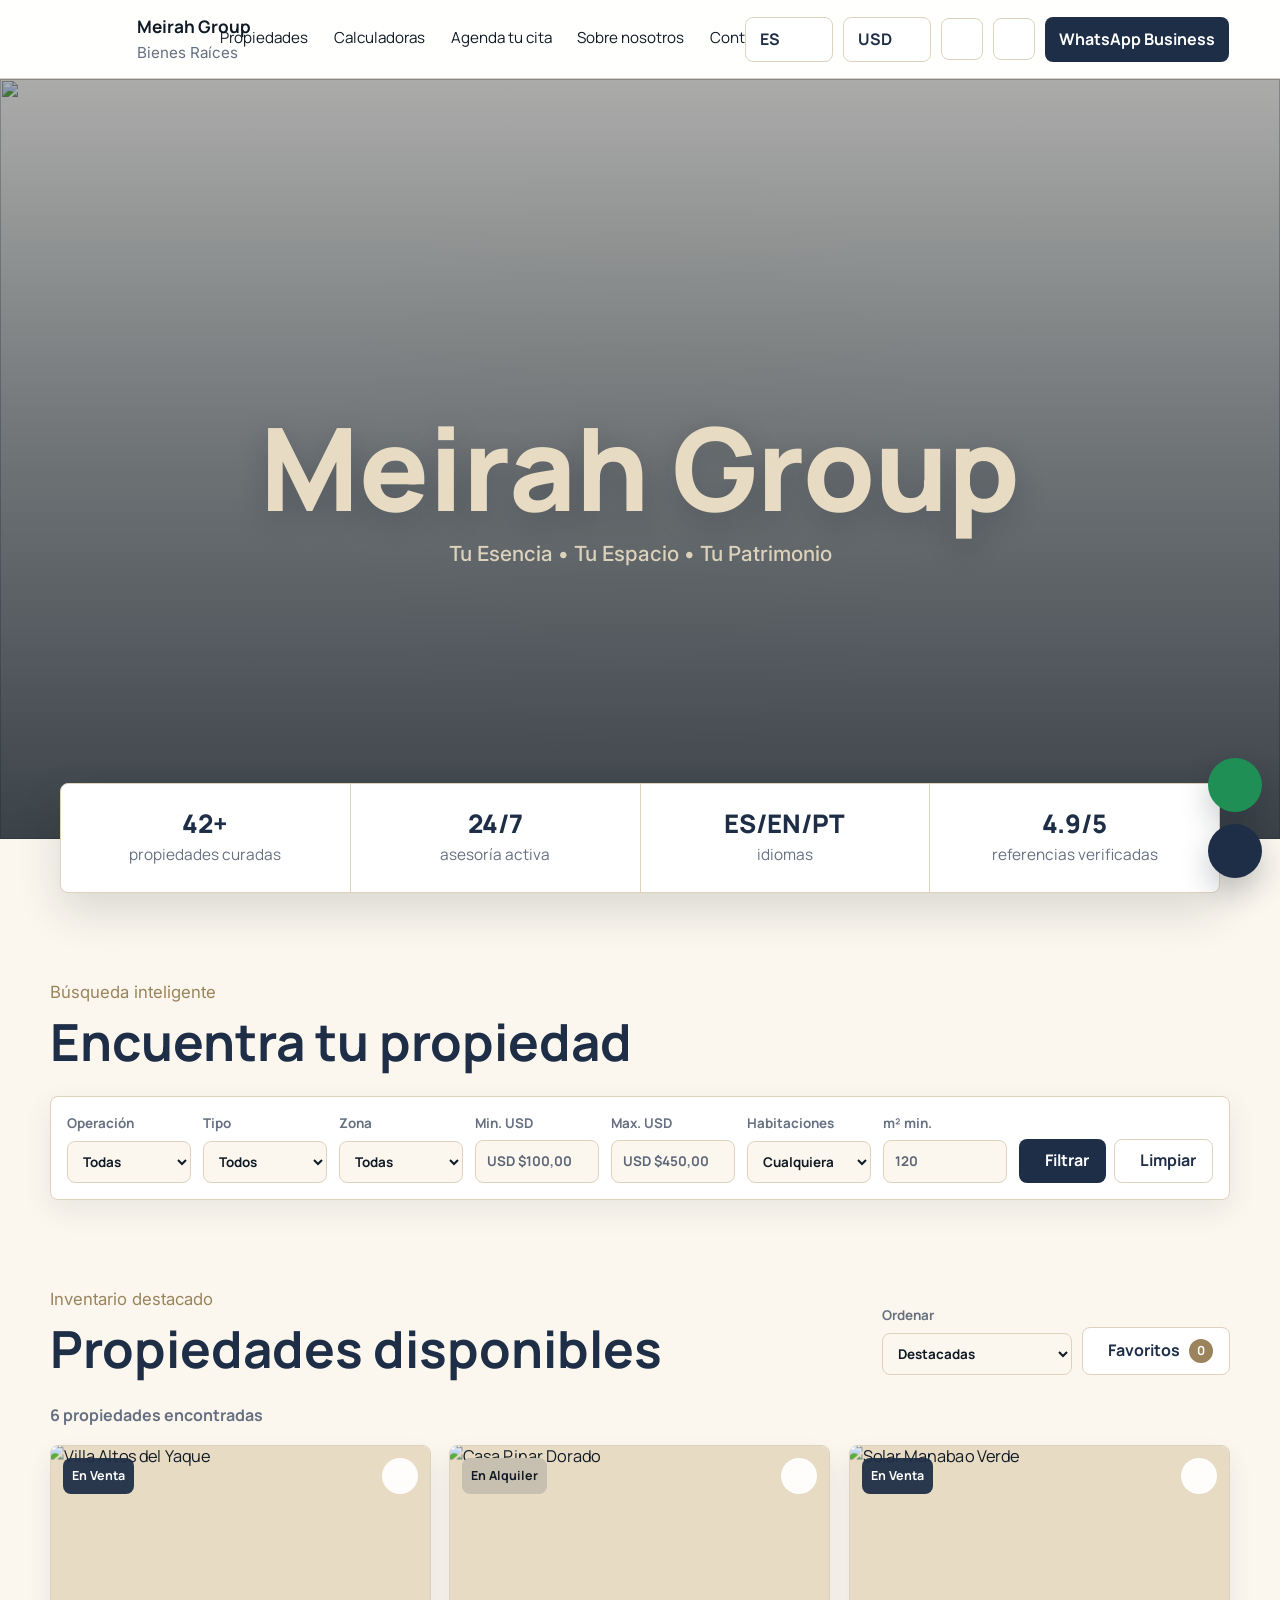
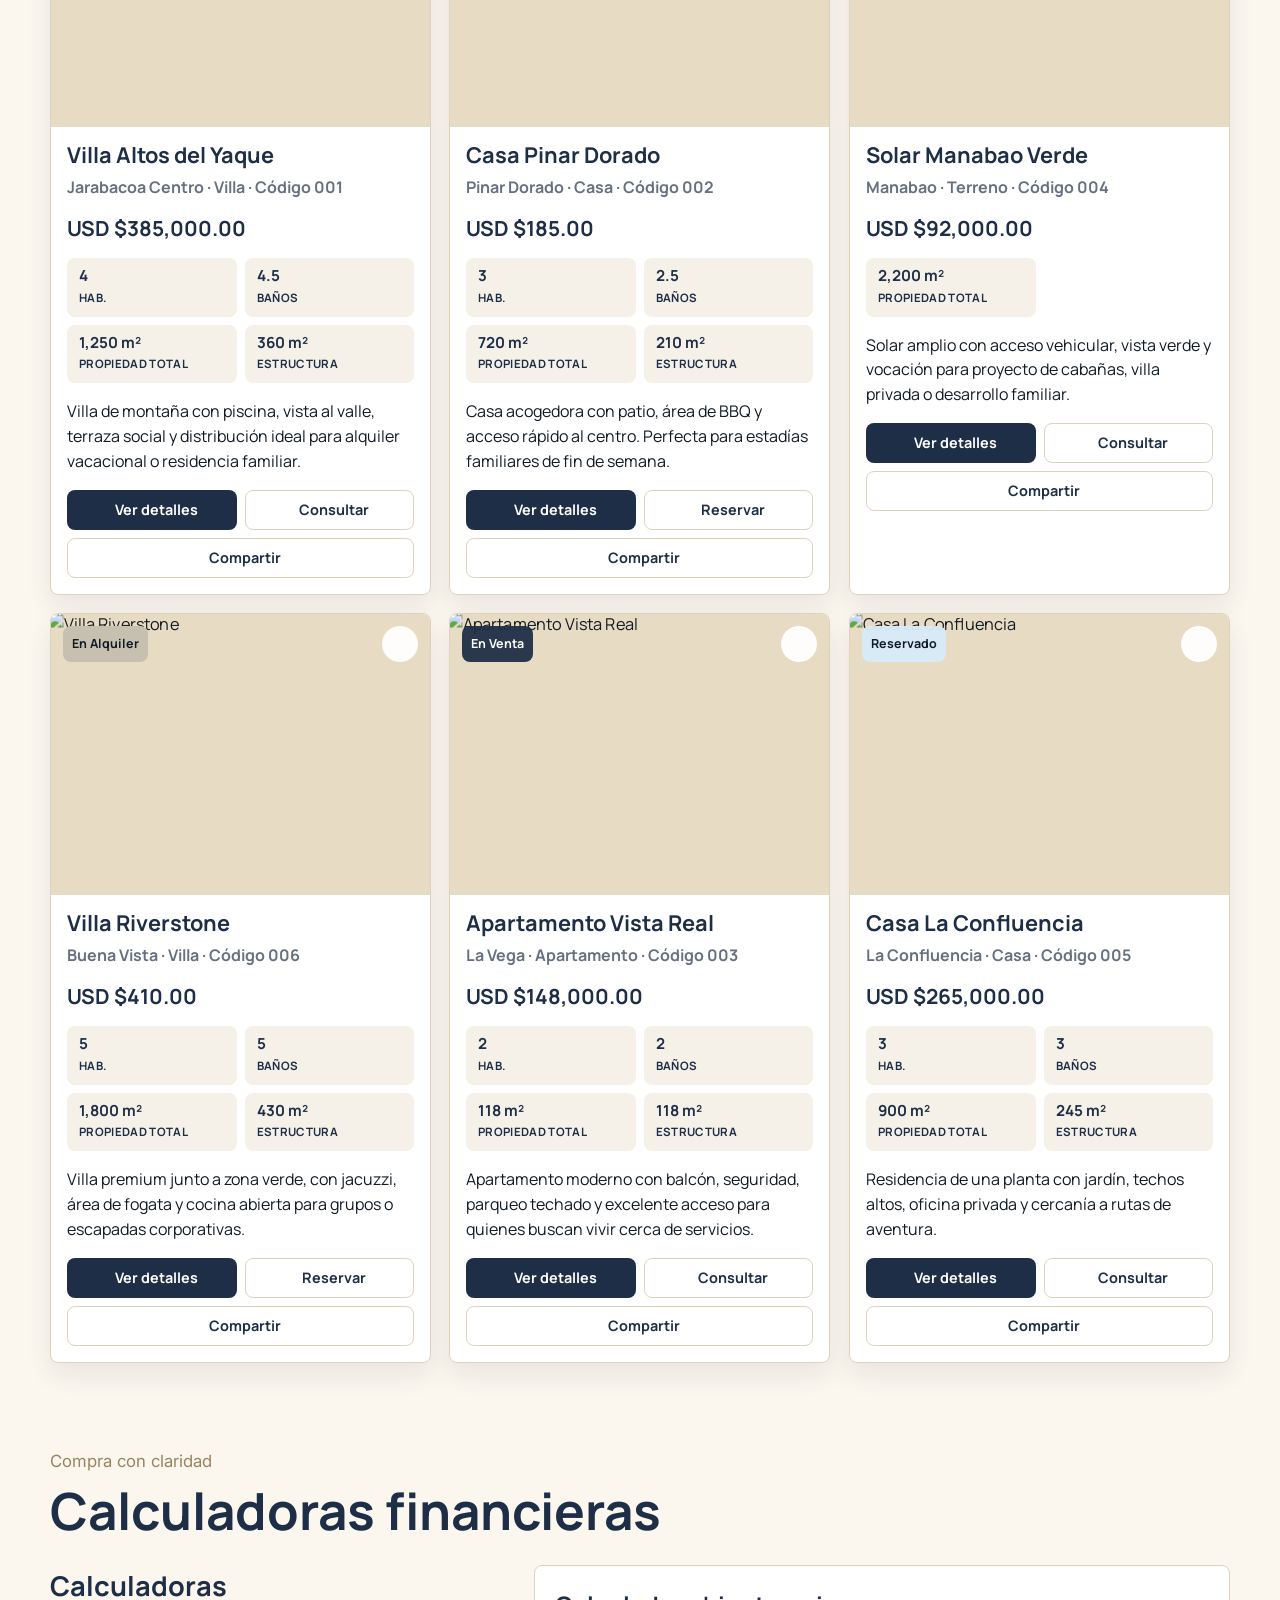
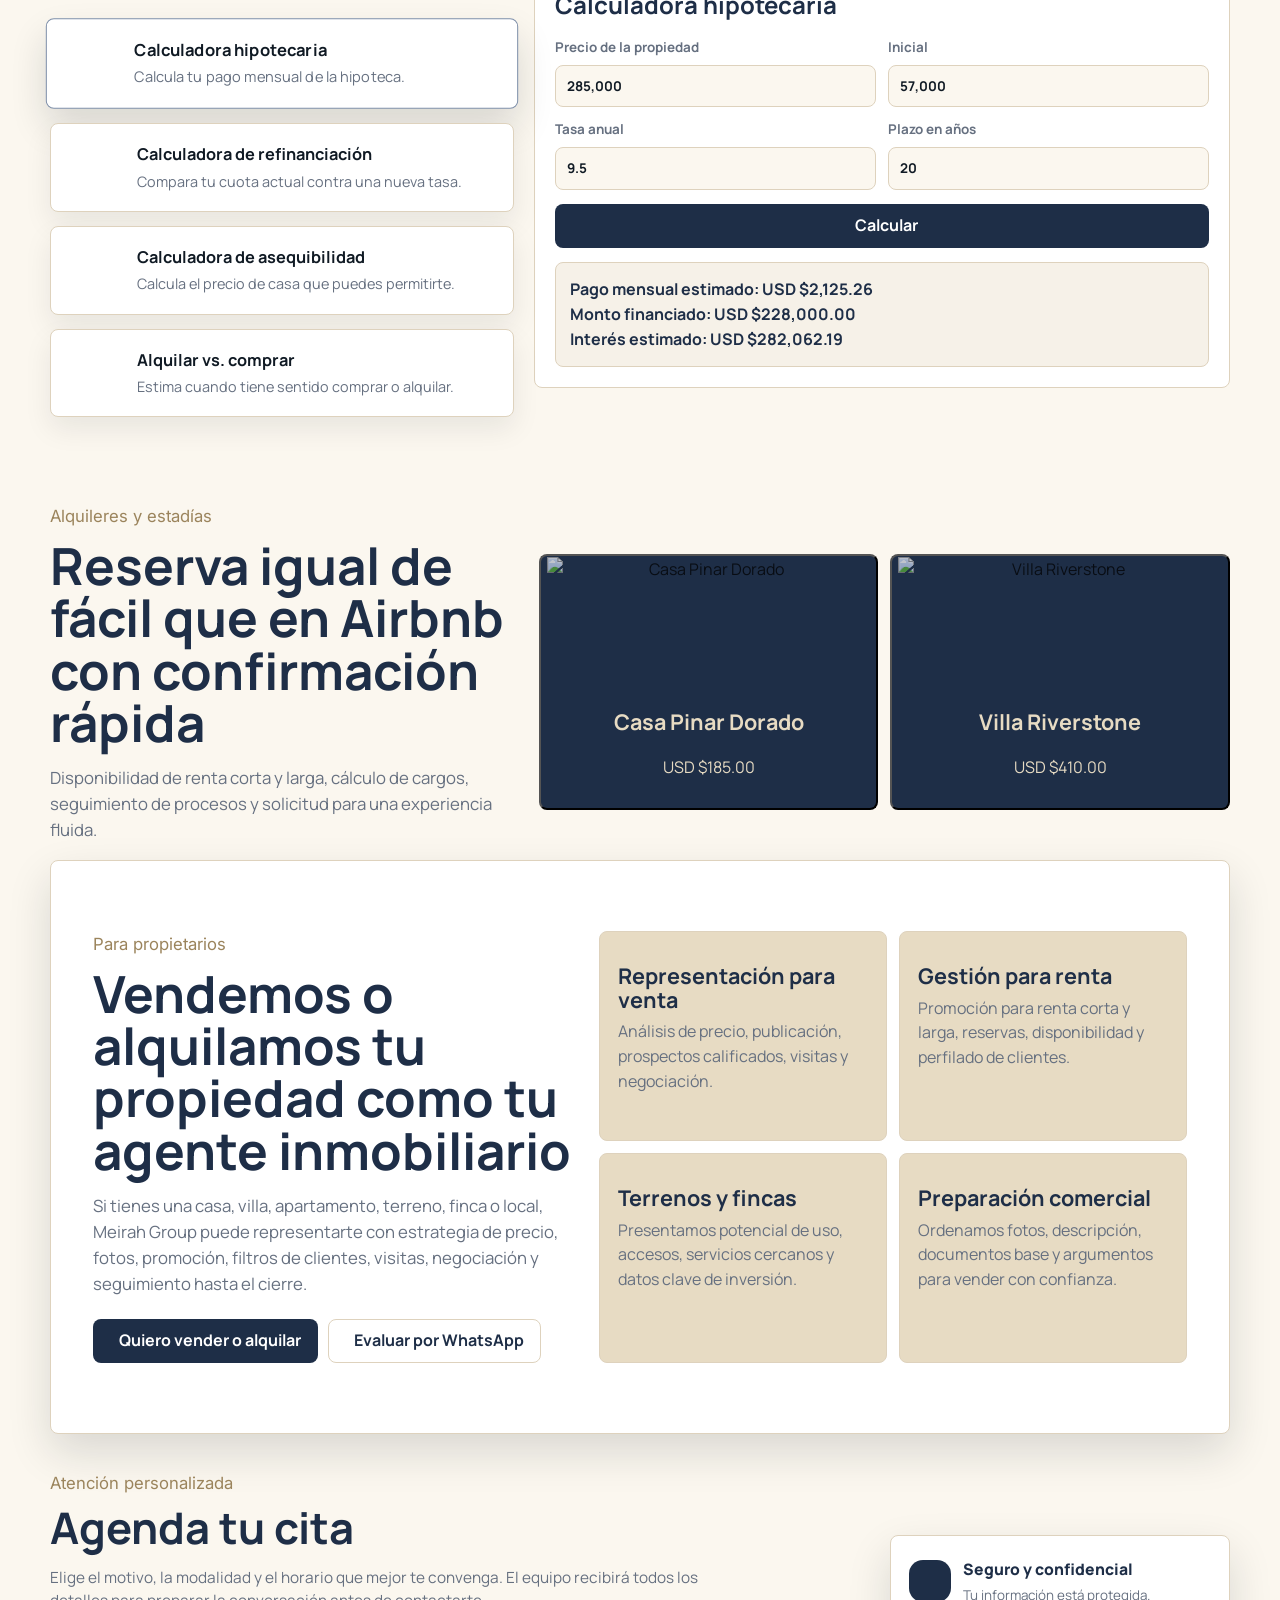
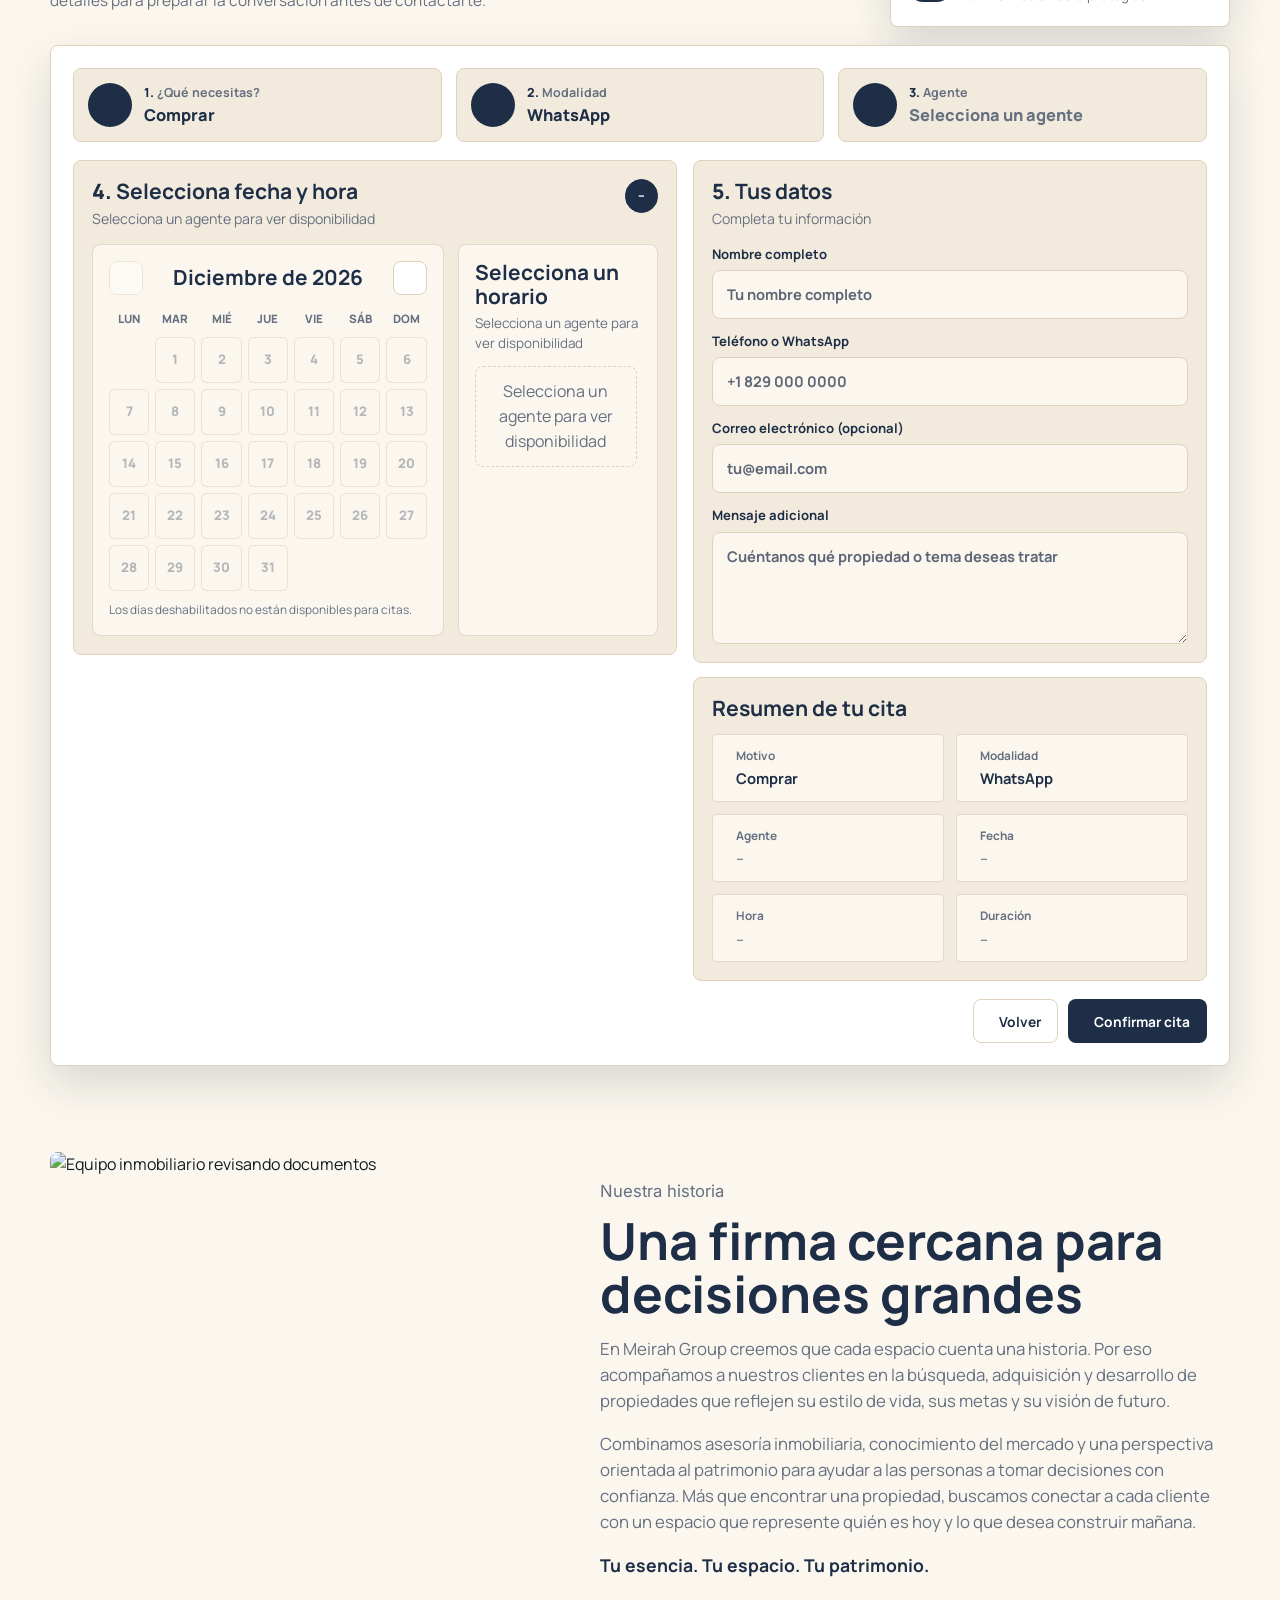
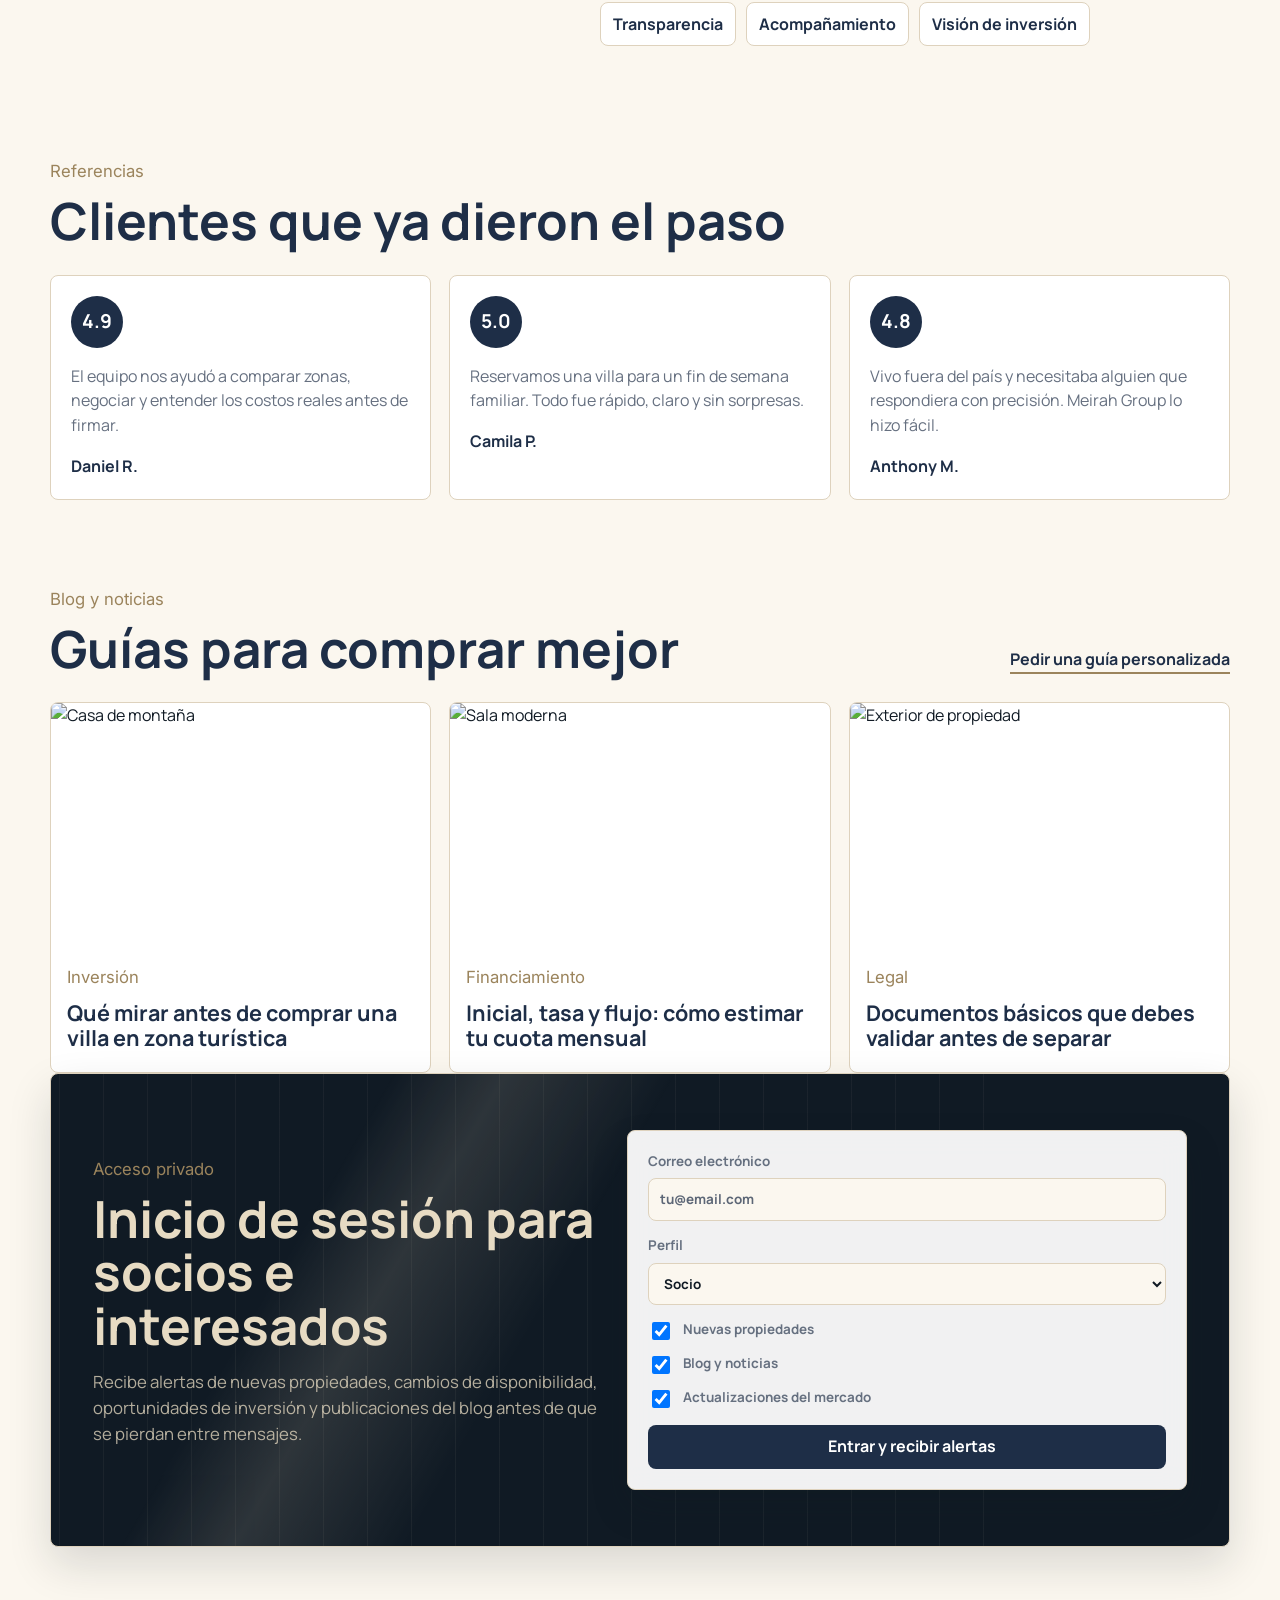
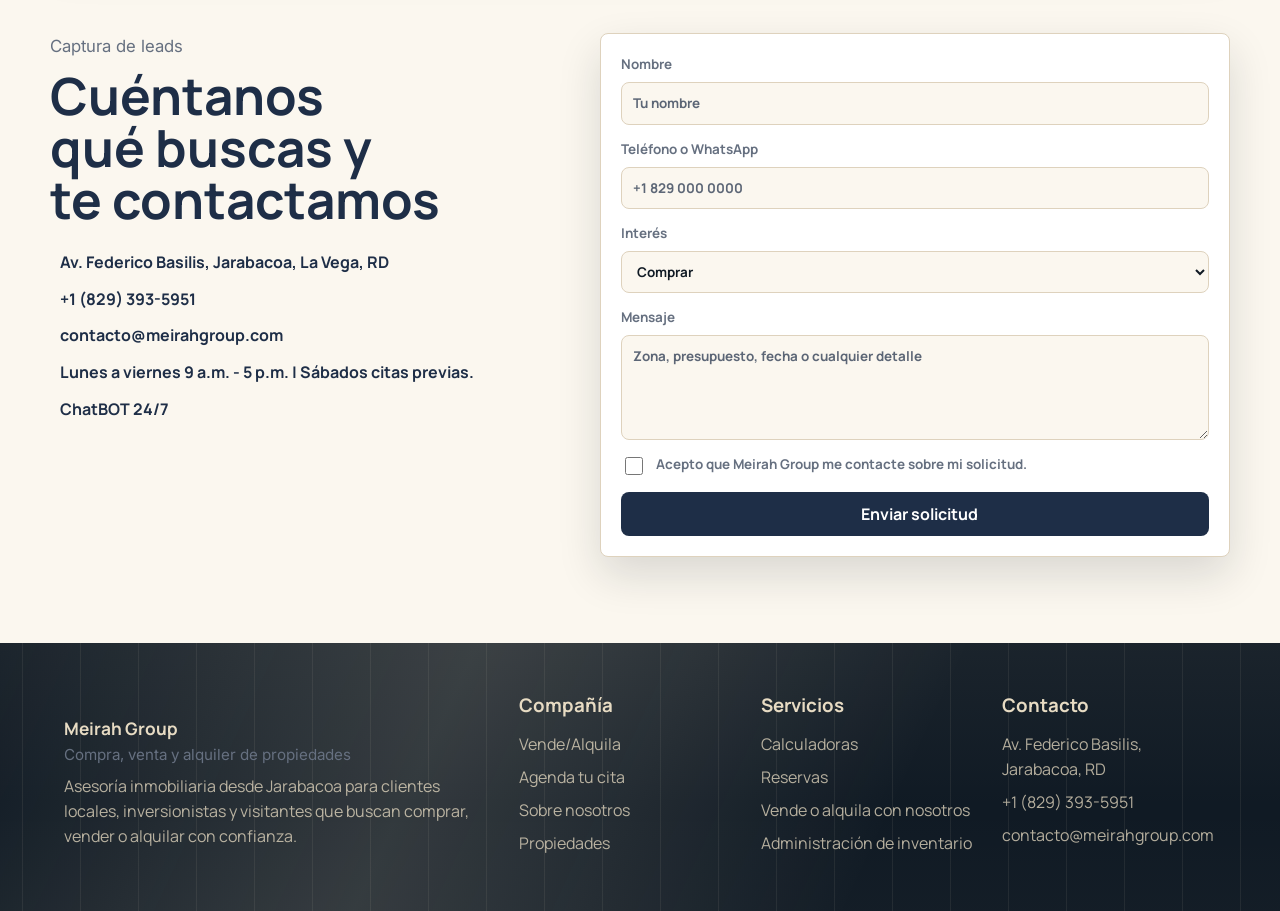
==== commit 172cd1e0: "Add files via upload" ====
--- a/index.html
+++ b/index.html
@@ -15,7 +15,13 @@
       href="https://fonts.googleapis.com/css2?family=Inter:wght@400;500;600;700&family=Manrope:wght@500;600;700;800&display=swap"
       rel="stylesheet"
     />
-    <link rel="icon" href="assets/brand/logo-meirahgroup-black.png" type="image/png" />
+    <link
+      id="siteFavicon"
+      rel="icon"
+      href="assets/brand/logo-meirahgroup-black.png"
+      data-asset-path="assets/brand/logo-meirahgroup-black.png"
+      type="image/png"
+    />
     <link rel="stylesheet" href="styles.css" />
     <script async src="https://unpkg.com/lucide@latest/dist/umd/lucide.min.js" onload="window.lucide?.createIcons()"></script>
     <script defer src="script.js"></script>
@@ -29,6 +35,7 @@
             alt=""
             data-logo-light="assets/brand/logo-meirahgroup-black.png"
             data-logo-dark="assets/brand/logo-meirahgroup-white.png"
+            data-logo-fallback="assets/brand/1.png"
           />
         </span>
         <span>
@@ -157,7 +164,7 @@
       <section class="section filters-section" aria-labelledby="filters-title">
         <div class="section-heading">
           <p class="eyebrow" data-i18n="filtersEyebrow">Búsqueda inteligente</p>
-          <h2 id="filters-title" data-i18n="filtersTitle">Encuentra tu espacio ideal</h2>
+          <h2 id="filters-title" data-i18n="filtersTitle">Encuentra tu propiedad</h2>
         </div>
 
         <form class="filters" id="propertyFilters">
@@ -166,8 +173,8 @@
             <select id="filterOperation">
               <option value="all" data-i18n="optionAll">Todas</option>
               <option value="sale" data-i18n="optionSale">Venta</option>
-              <option value="rent" data-i18n="optionRent">Alquiler</option>
-              <option value="night" data-i18n="optionNight">Alquiler x noche</option>
+              <option value="rent" data-i18n="optionRent">Renta larga</option>
+              <option value="night" data-i18n="optionNight">Renta corta</option>
             </select>
           </label>
           <label>
@@ -177,7 +184,8 @@
               <option value="Villa">Villa</option>
               <option value="Casa" data-i18n="typeHouse">Casa</option>
               <option value="Apartamento" data-i18n="typeApartment">Apartamento</option>
-              <option value="Solar" data-i18n="typeLand">Solar</option>
+              <option value="Terreno" data-i18n="typeLand">Terreno</option>
+              <option value="Finca" data-i18n="typeFarm">Finca</option>
             </select>
           </label>
           <label>
@@ -450,10 +458,9 @@
       <section class="section reservation-section" id="reservations" aria-labelledby="reservations-title">
         <div class="reservation-copy">
           <p class="eyebrow" data-i18n="reservationEyebrow">Alquileres y estadías</p>
-          <h2 id="reservations-title" data-i18n="reservationTitle">Reservas tipo villa o Airbnb con confirmación rápida</h2>
+          <h2 id="reservations-title" data-i18n="reservationTitle">Reserva igual de fácil que en Airbnb con confirmación rápida</h2>
           <p data-i18n="reservationCopy">
-            Las propiedades de alquiler muestran tarifa por noche, disponibilidad de referencia, cálculo de cargos y
-            envío directo al equipo para cerrar por WhatsApp o llamada.
+            Disponibilidad de renta corta y larga, cálculo de cargos, seguimiento de procesos y solicitud para una experiencia fluida.
           </p>
         </div>
         <div class="reservation-preview" id="reservationPreview"></div>
@@ -464,7 +471,7 @@
           <p class="eyebrow" data-i18n="ownersEyebrow">Para propietarios</p>
           <h2 id="owners-title" data-i18n="ownersTitle">Vendemos o alquilamos tu propiedad como tu agente inmobiliario</h2>
           <p data-i18n="ownersCopy">
-            Si tienes una casa, villa, apartamento, solar, finca o local, Meirah Group puede representarte con estrategia
+            Si tienes una casa, villa, apartamento, terreno, finca o local, Meirah Group puede representarte con estrategia
             de precio, fotos, promoción, filtros de clientes, visitas, negociación y seguimiento hasta el cierre.
           </p>
           <div class="owners-actions">
@@ -491,12 +498,12 @@
           </article>
           <article>
             <i data-lucide="calendar-check"></i>
-            <h3 data-i18n="ownersRentTitle">Gestión para alquiler</h3>
-            <p data-i18n="ownersRentCopy">Promoción para alquiler fijo o turístico, reservas, disponibilidad y perfilado de clientes.</p>
+            <h3 data-i18n="ownersRentTitle">Gestión para renta</h3>
+            <p data-i18n="ownersRentCopy">Promoción para renta corta y larga, reservas, disponibilidad y perfilado de clientes.</p>
           </article>
           <article>
             <i data-lucide="map"></i>
-            <h3 data-i18n="ownersLandTitle">Solares y terrenos</h3>
+            <h3 data-i18n="ownersLandTitle">Terrenos y fincas</h3>
             <p data-i18n="ownersLandCopy">Presentamos potencial de uso, accesos, servicios cercanos y datos clave de inversión.</p>
           </article>
           <article>
@@ -782,6 +789,7 @@
             Detrás de la compañía hay un equipo que conoce el ritmo de la zona, el valor de una buena ubicación y la
             importancia de cuidar cada documento antes de firmar.
           </p>
+          <p class="about-manifesto" data-i18n="aboutTextThree">Tu esencia. Tu espacio. Tu patrimonio.</p>
           <div class="about-values">
             <span data-i18n="valueOne">Transparencia</span>
             <span data-i18n="valueTwo">Acompañamiento</span>
@@ -908,8 +916,8 @@
             <li><i data-lucide="map-pin"></i> Av. Federico Basilis, Jarabacoa, La Vega, RD</li>
             <li><i data-lucide="phone"></i> +1 (829) 393-5951</li>
             <li><i data-lucide="mail"></i> contacto@meirahgroup.com</li>
-            <li><i data-lucide="clock"></i> Lun - Sab, 9:00 AM - 5:00 PM</li>
-            <li><i data-lucide="bot"></i> <span data-i18n="aiAdvisory">Asesoría IA 24/7.</span></li>
+            <li><i data-lucide="clock"></i> <span data-i18n="contactHours">Lunes a viernes 9 a.m. - 5 p.m. | Sábados citas previas.</span></li>
+            <li><i data-lucide="bot"></i> <span data-i18n="aiAdvisory">ChatBOT 24/7</span></li>
           </ul>
         </div>
         <form class="lead-form" id="leadForm">
@@ -985,16 +993,17 @@
                 <option>Villa</option>
                 <option>Casa</option>
                 <option>Apartamento</option>
-                <option>Solar</option>
+                <option>Terreno</option>
+                <option>Finca</option>
               </select>
             </label>
             <label>
               <span data-i18n="adminOperation">Operación</span>
               <select id="adminOperationInput">
                 <option value="sale">Venta</option>
-                <option value="rent">Alquiler</option>
-                <option value="rent-night">Alquiler x noche</option>
-                <option value="sale,rent">Venta y alquiler</option>
+                <option value="rent">Renta larga</option>
+                <option value="rent-night">Renta corta</option>
+                <option value="sale,rent">Venta y renta</option>
               </select>
             </label>
             <label>
@@ -1026,10 +1035,14 @@
                 <input id="adminBathsInput" type="number" min="0" step="0.5" />
               </label>
               <label>
-                <span data-i18n="adminArea">m²</span>
+                <span data-i18n="adminArea">m² construcción</span>
                 <input id="adminAreaInput" type="number" min="0" />
               </label>
             </div>
+            <label>
+              <span data-i18n="adminLotArea">m² terreno</span>
+              <input id="adminLotInput" type="number" min="0" />
+            </label>
             <label>
               <span data-i18n="adminZone">Zona</span>
               <input id="adminZoneInput" type="text" />
@@ -1283,7 +1296,7 @@
       <div>
         <a class="brand footer-brand" href="#top">
           <span class="brand-mark" aria-hidden="true">
-            <img src="assets/brand/logo-meirahgroup-white.png" alt="" />
+            <img src="assets/brand/logo-meirahgroup-white.png" data-asset-path="assets/brand/logo-meirahgroup-white.png" alt="" />
           </span>
           <span>
             <strong>Meirah Group</strong>
--- a/styles.css
+++ b/styles.css
@@ -946,15 +946,40 @@
   margin: 14px 0;
 }
 
-.property-specs span {
-  padding: 8px;
+.property-specs span {
+  padding: 8px;
   background: color-mix(in srgb, var(--gold) 38%, var(--white));
   border-radius: var(--radius);
   color: var(--forest);
-  font-size: 0.85rem;
-  font-weight: 700;
-  text-align: center;
-}
+  font-size: 0.85rem;
+  font-weight: 700;
+  text-align: center;
+}
+
+.property-specs.property-specs-detailed {
+  grid-template-columns: repeat(2, minmax(0, 1fr));
+}
+
+.property-specs.property-specs-detailed span {
+  display: grid;
+  gap: 4px;
+  padding: 10px 12px;
+  text-align: left;
+}
+
+.property-specs.property-specs-detailed strong {
+  color: var(--forest);
+  font-size: 0.95rem;
+  line-height: 1.1;
+}
+
+.property-specs.property-specs-detailed small {
+  color: var(--forest-soft);
+  font-size: 0.72rem;
+  font-weight: 700;
+  letter-spacing: 0.03em;
+  text-transform: uppercase;
+}
 
 .property-actions {
   display: grid;
@@ -1686,17 +1711,24 @@
   object-fit: cover;
 }
 
-.about-values {
-  display: flex;
-  flex-wrap: wrap;
-  gap: 10px;
-  margin-top: 22px;
-}
-
-.about-values span {
-  padding: 9px 12px;
-  color: var(--forest);
-  background: var(--white);
+.about-values {
+  display: flex;
+  flex-wrap: wrap;
+  gap: 10px;
+  margin-top: 22px;
+}
+
+.about-manifesto {
+  color: var(--forest) !important;
+  font-family: var(--heading);
+  font-size: 1.1rem !important;
+  font-weight: 700;
+}
+
+.about-values span {
+  padding: 9px 12px;
+  color: var(--forest);
+  background: var(--white);
   border: 1px solid var(--line);
   border-radius: var(--radius);
   font-weight: 700;
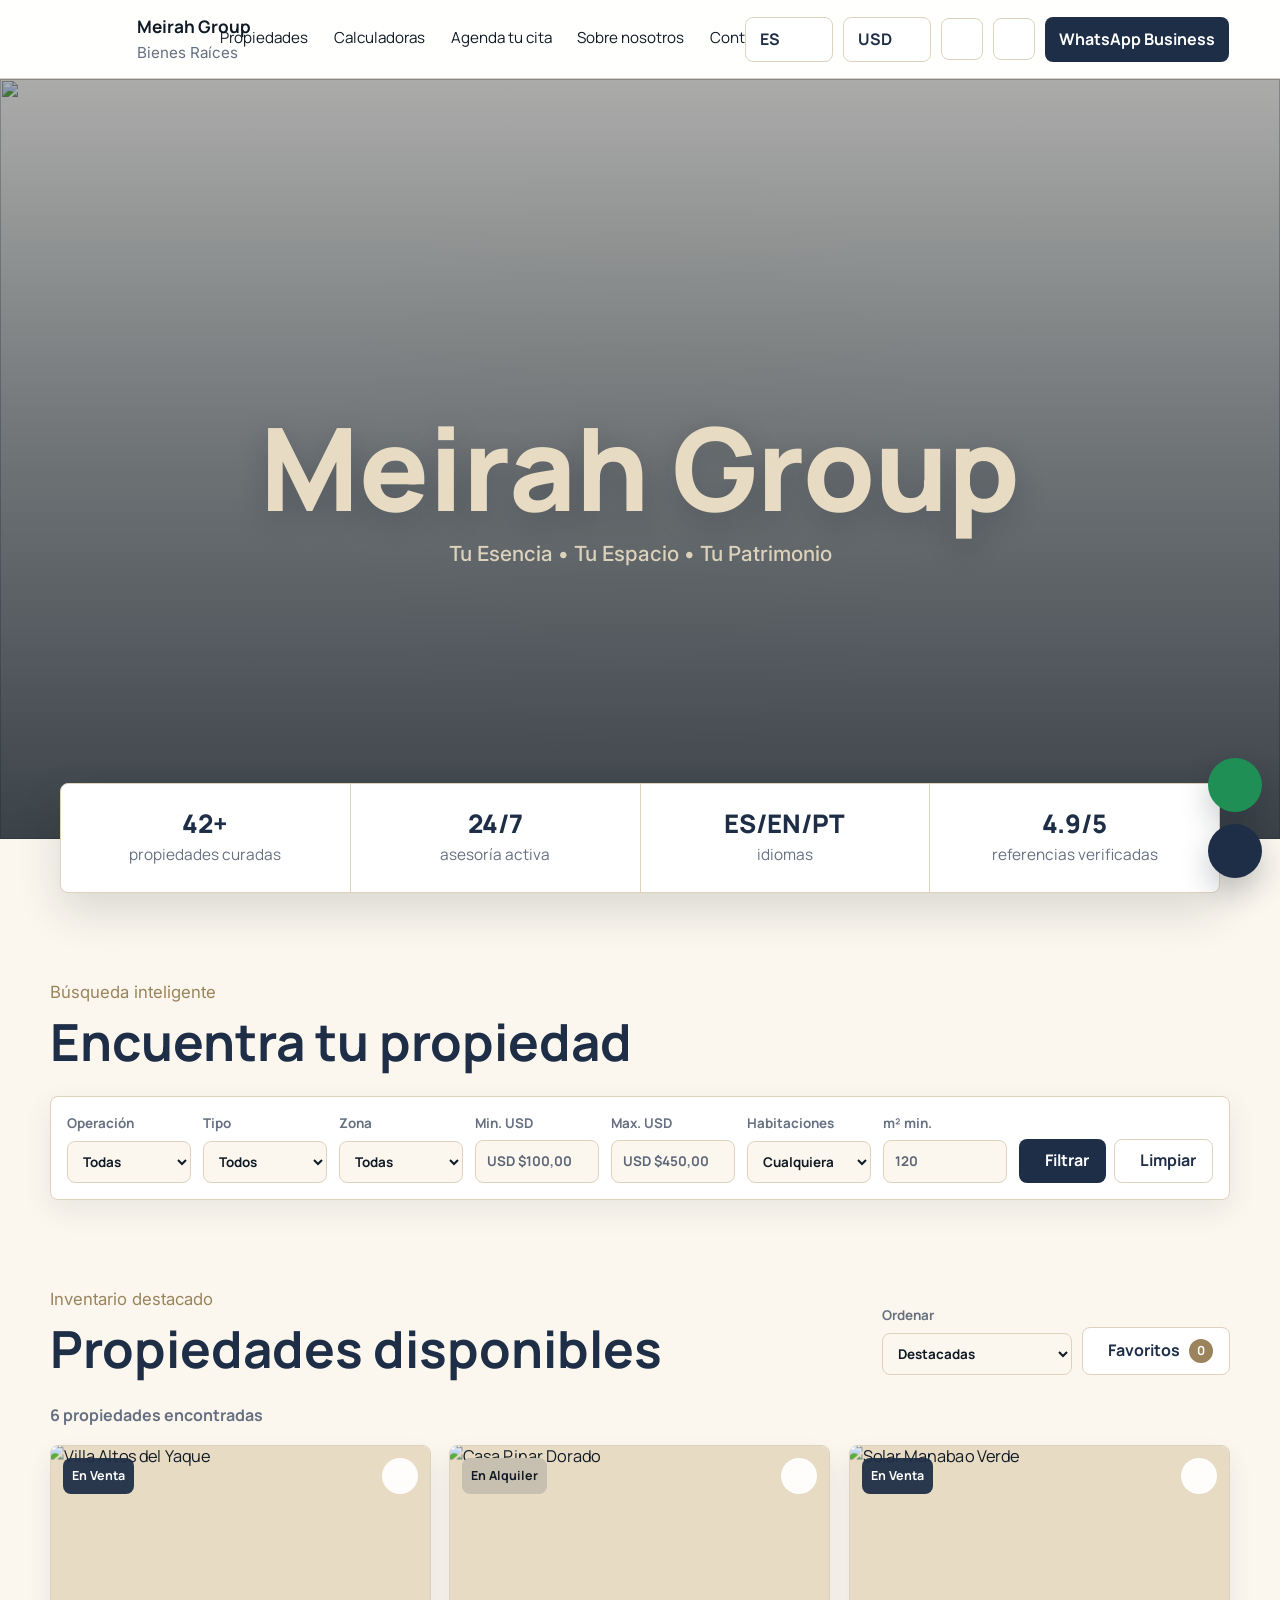
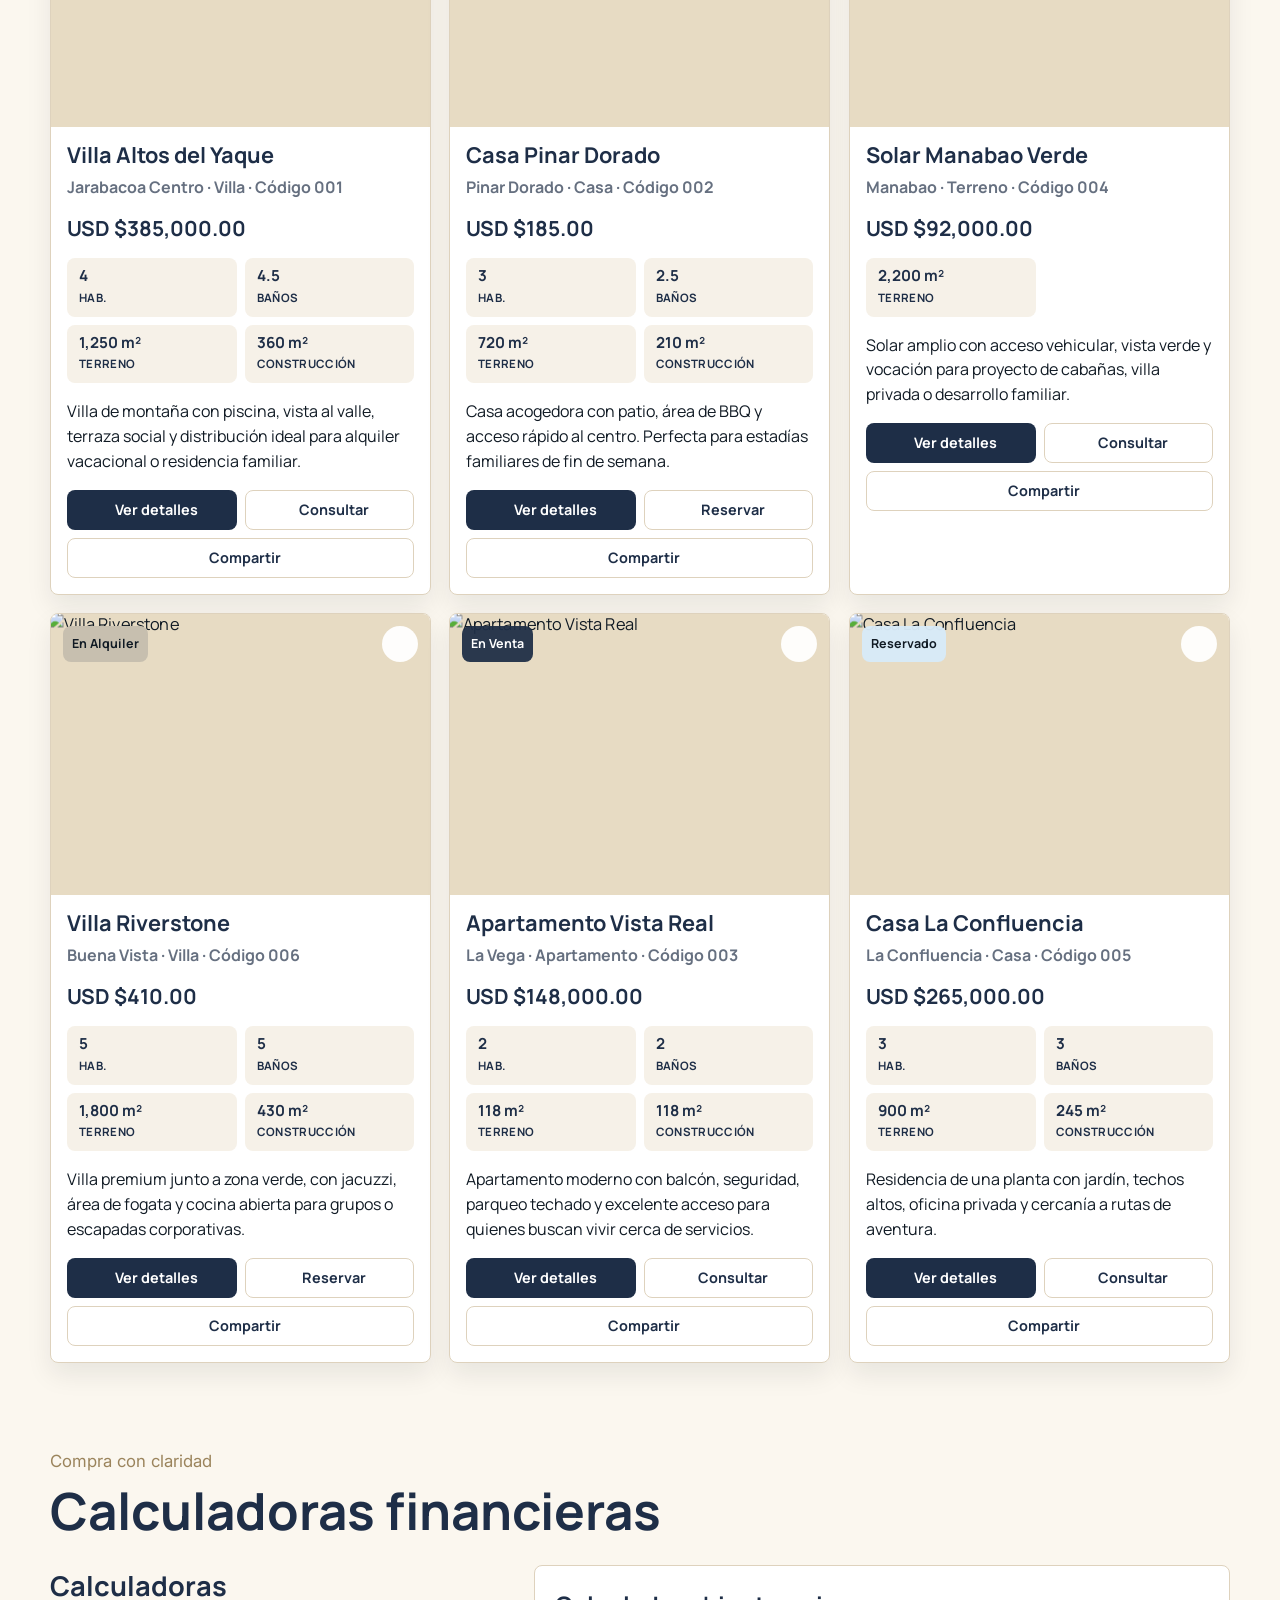
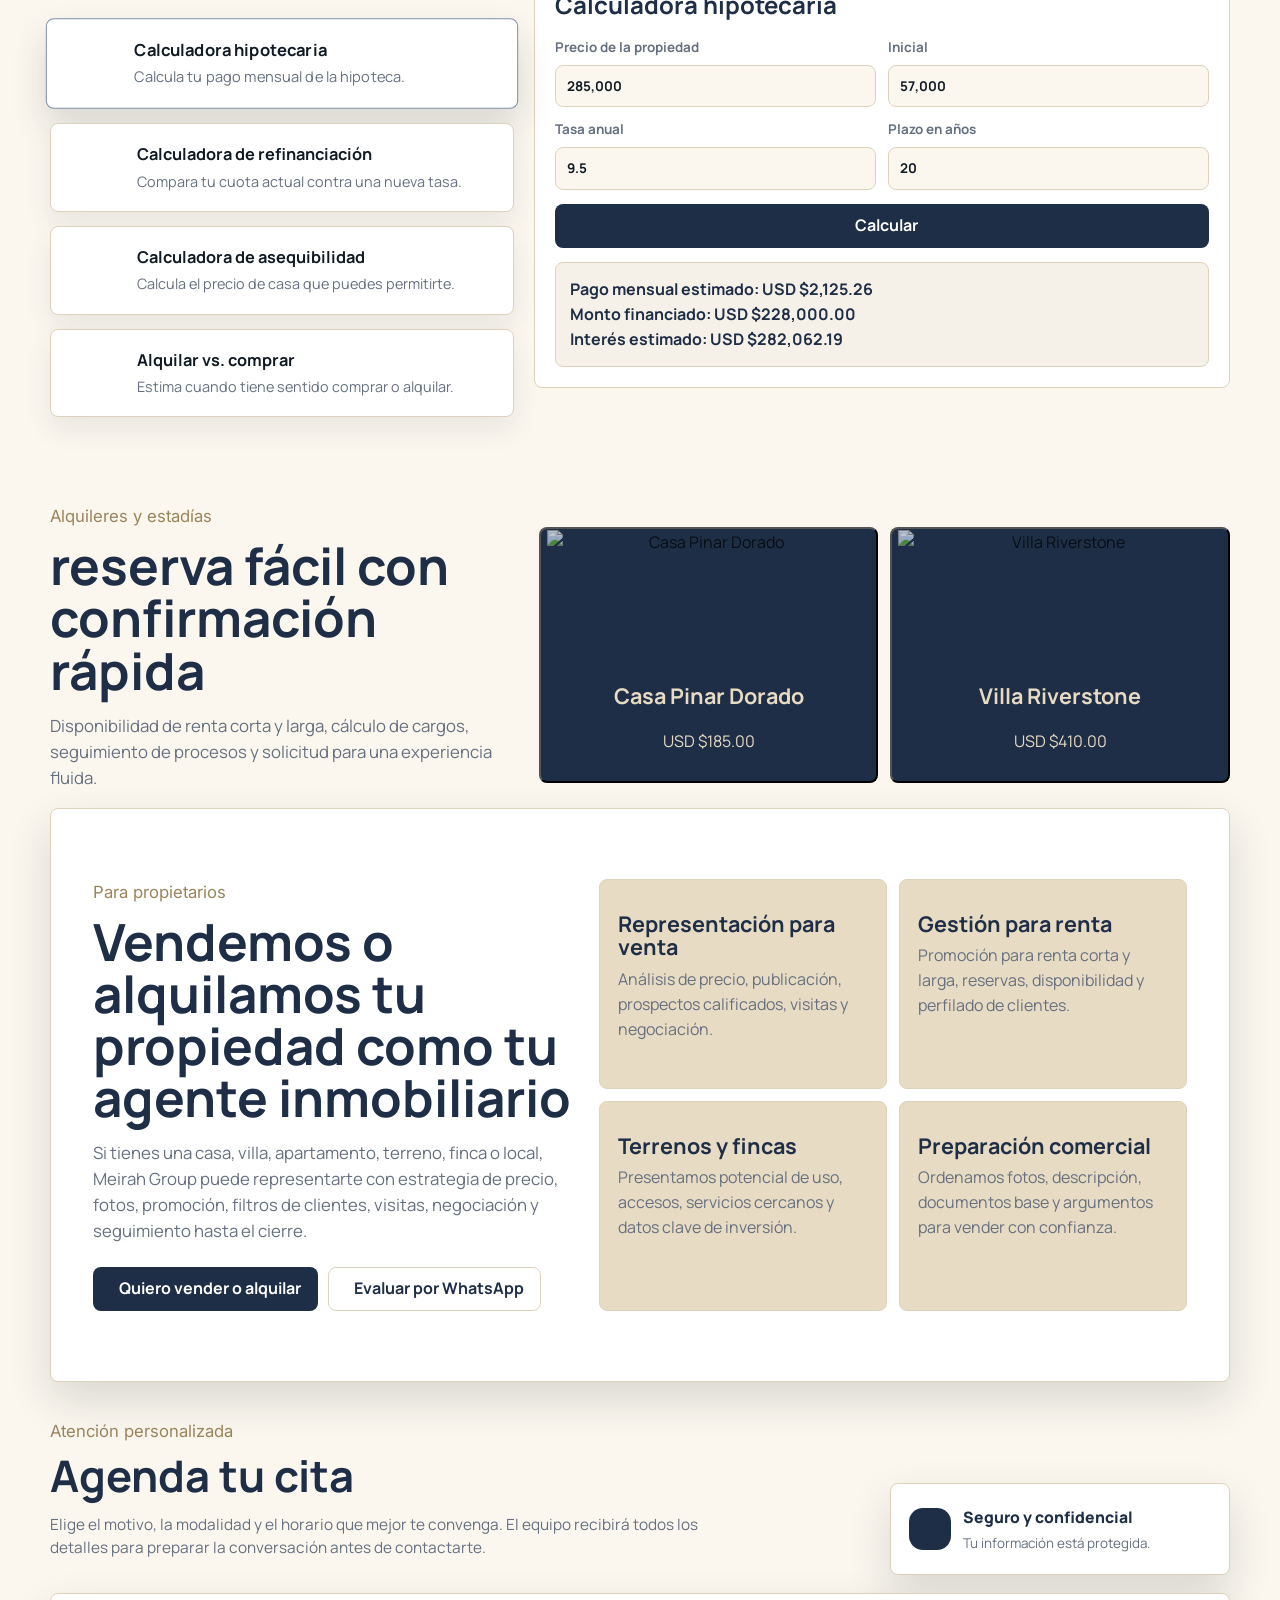
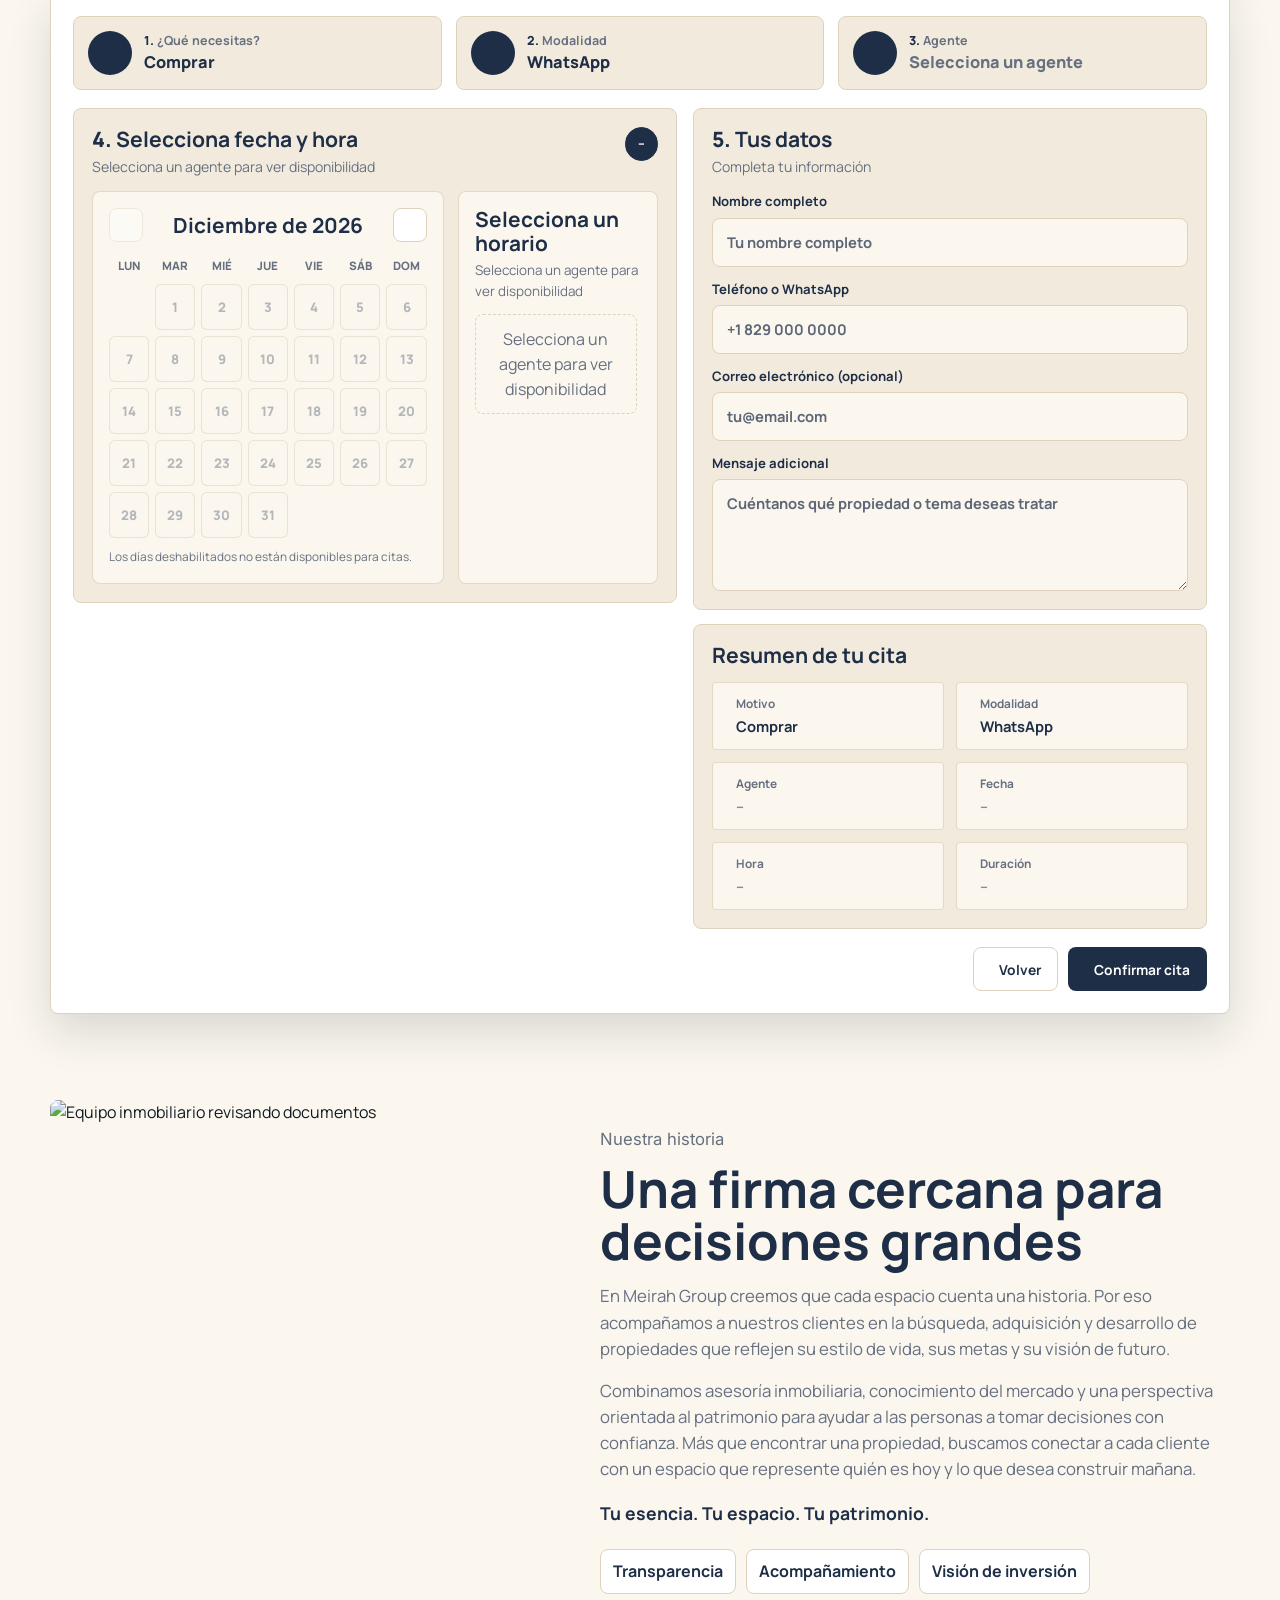
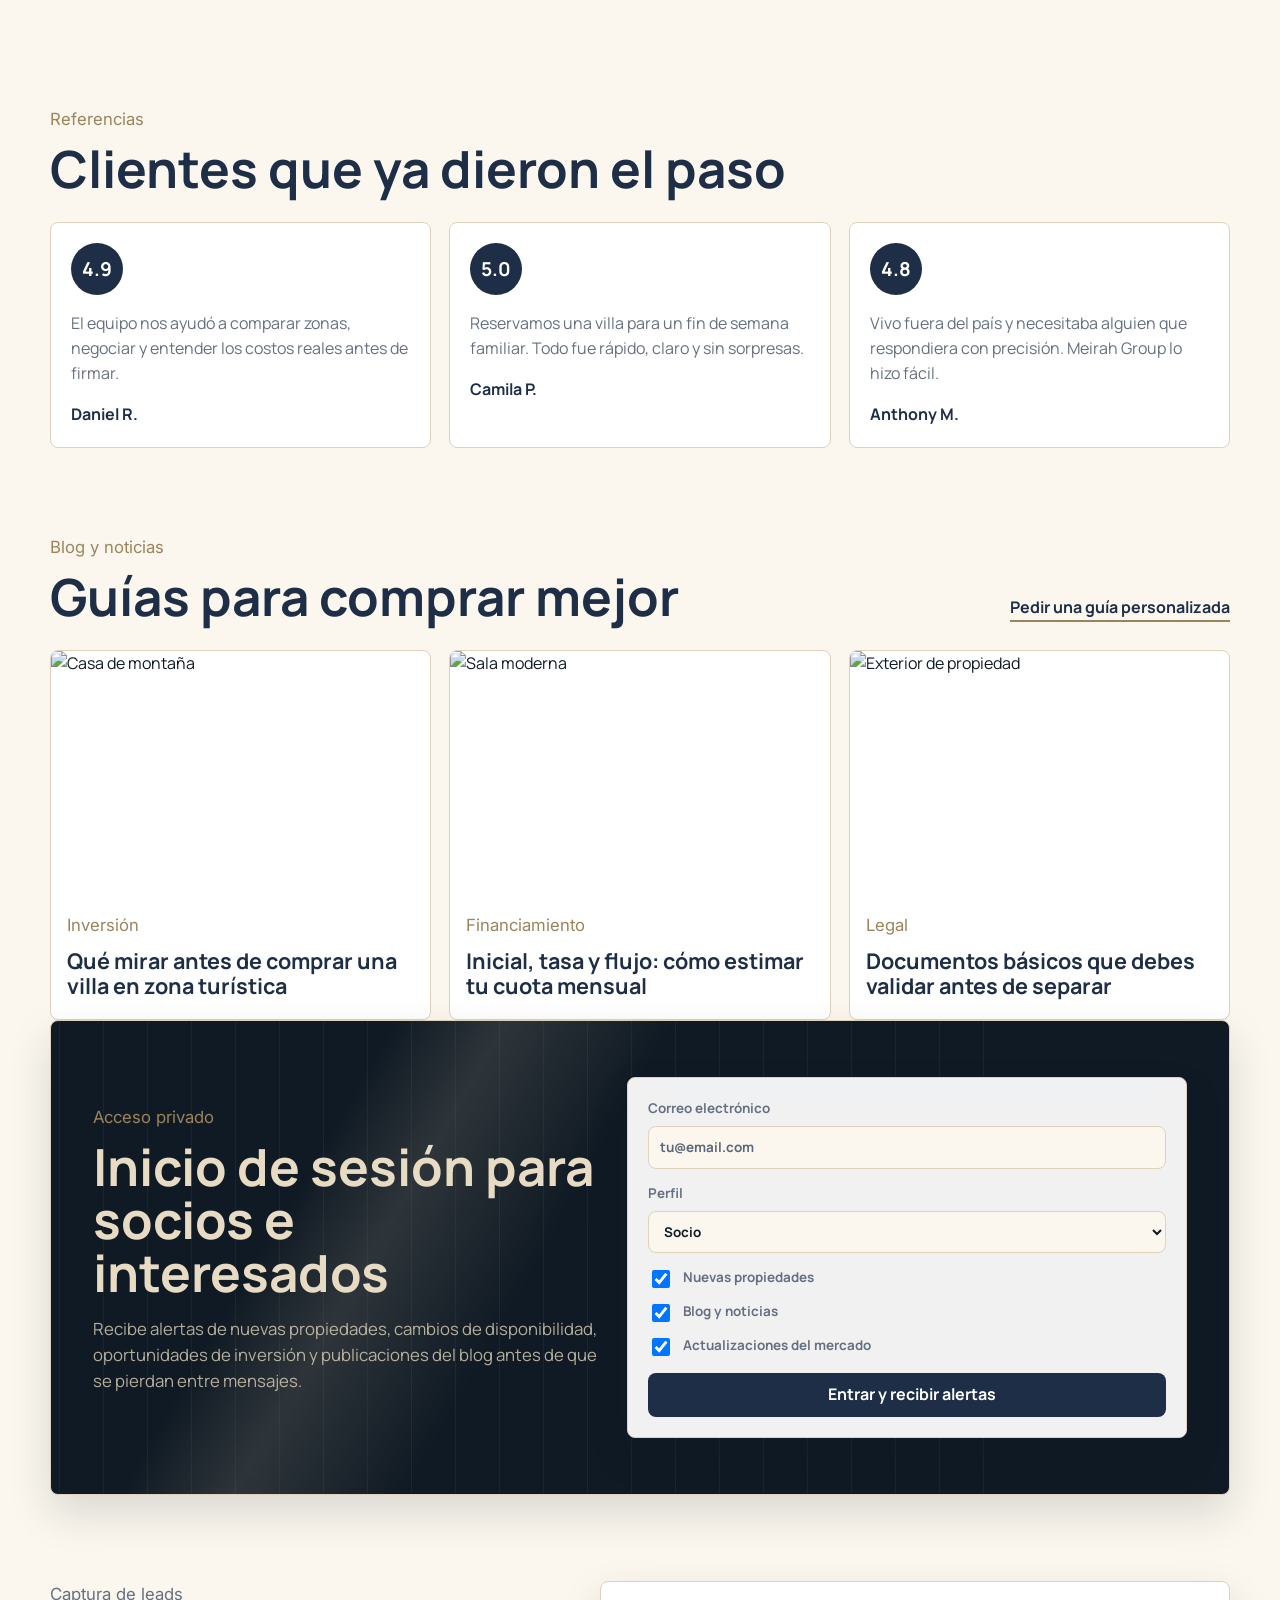
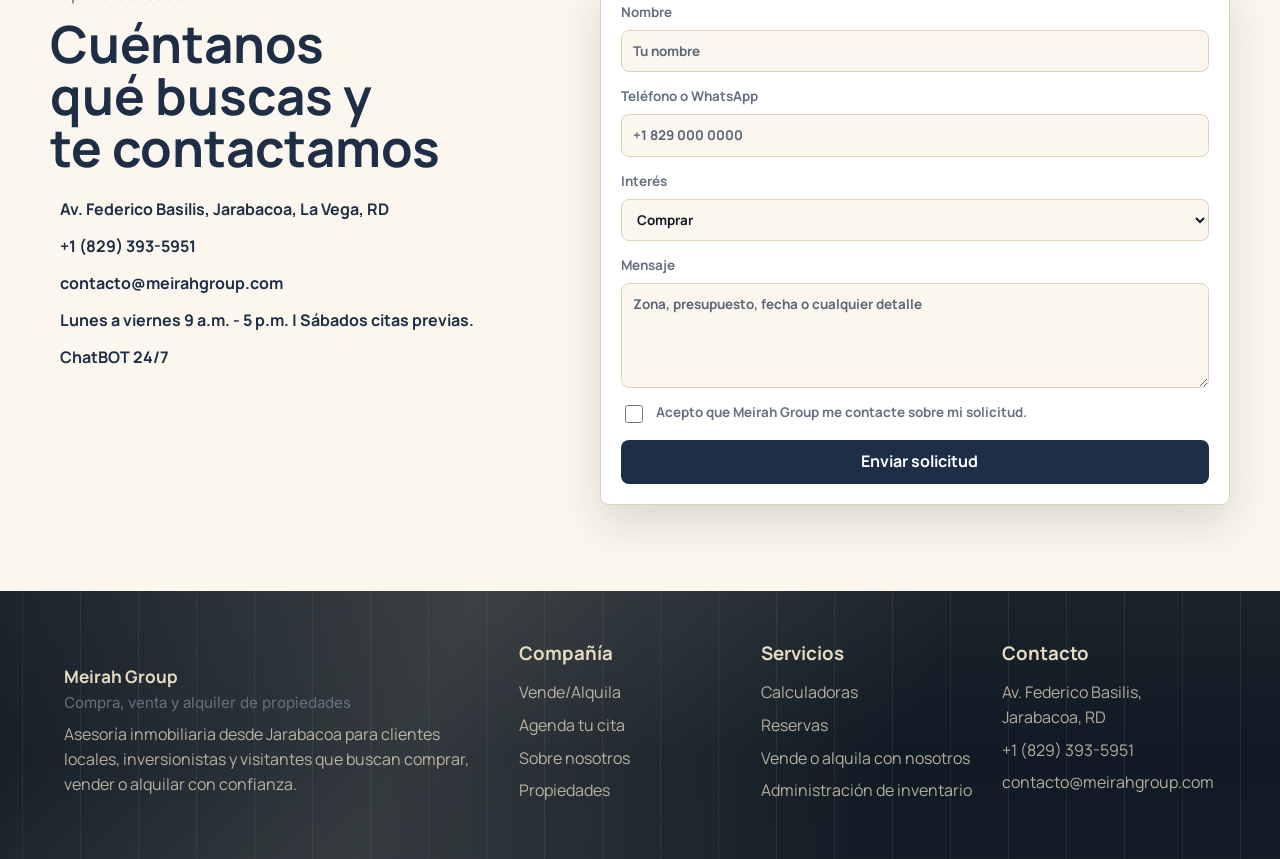
==== commit f67a8350: "Add files via upload" ====
--- a/index.html
+++ b/index.html
@@ -458,7 +458,7 @@
       <section class="section reservation-section" id="reservations" aria-labelledby="reservations-title">
         <div class="reservation-copy">
           <p class="eyebrow" data-i18n="reservationEyebrow">Alquileres y estadías</p>
-          <h2 id="reservations-title" data-i18n="reservationTitle">Reserva igual de fácil que en Airbnb con confirmación rápida</h2>
+          <h2 id="reservations-title" data-i18n="reservationTitle">reserva fácil con confirmación rápida</h2>
           <p data-i18n="reservationCopy">
             Disponibilidad de renta corta y larga, cálculo de cargos, seguimiento de procesos y solicitud para una experiencia fluida.
           </p>
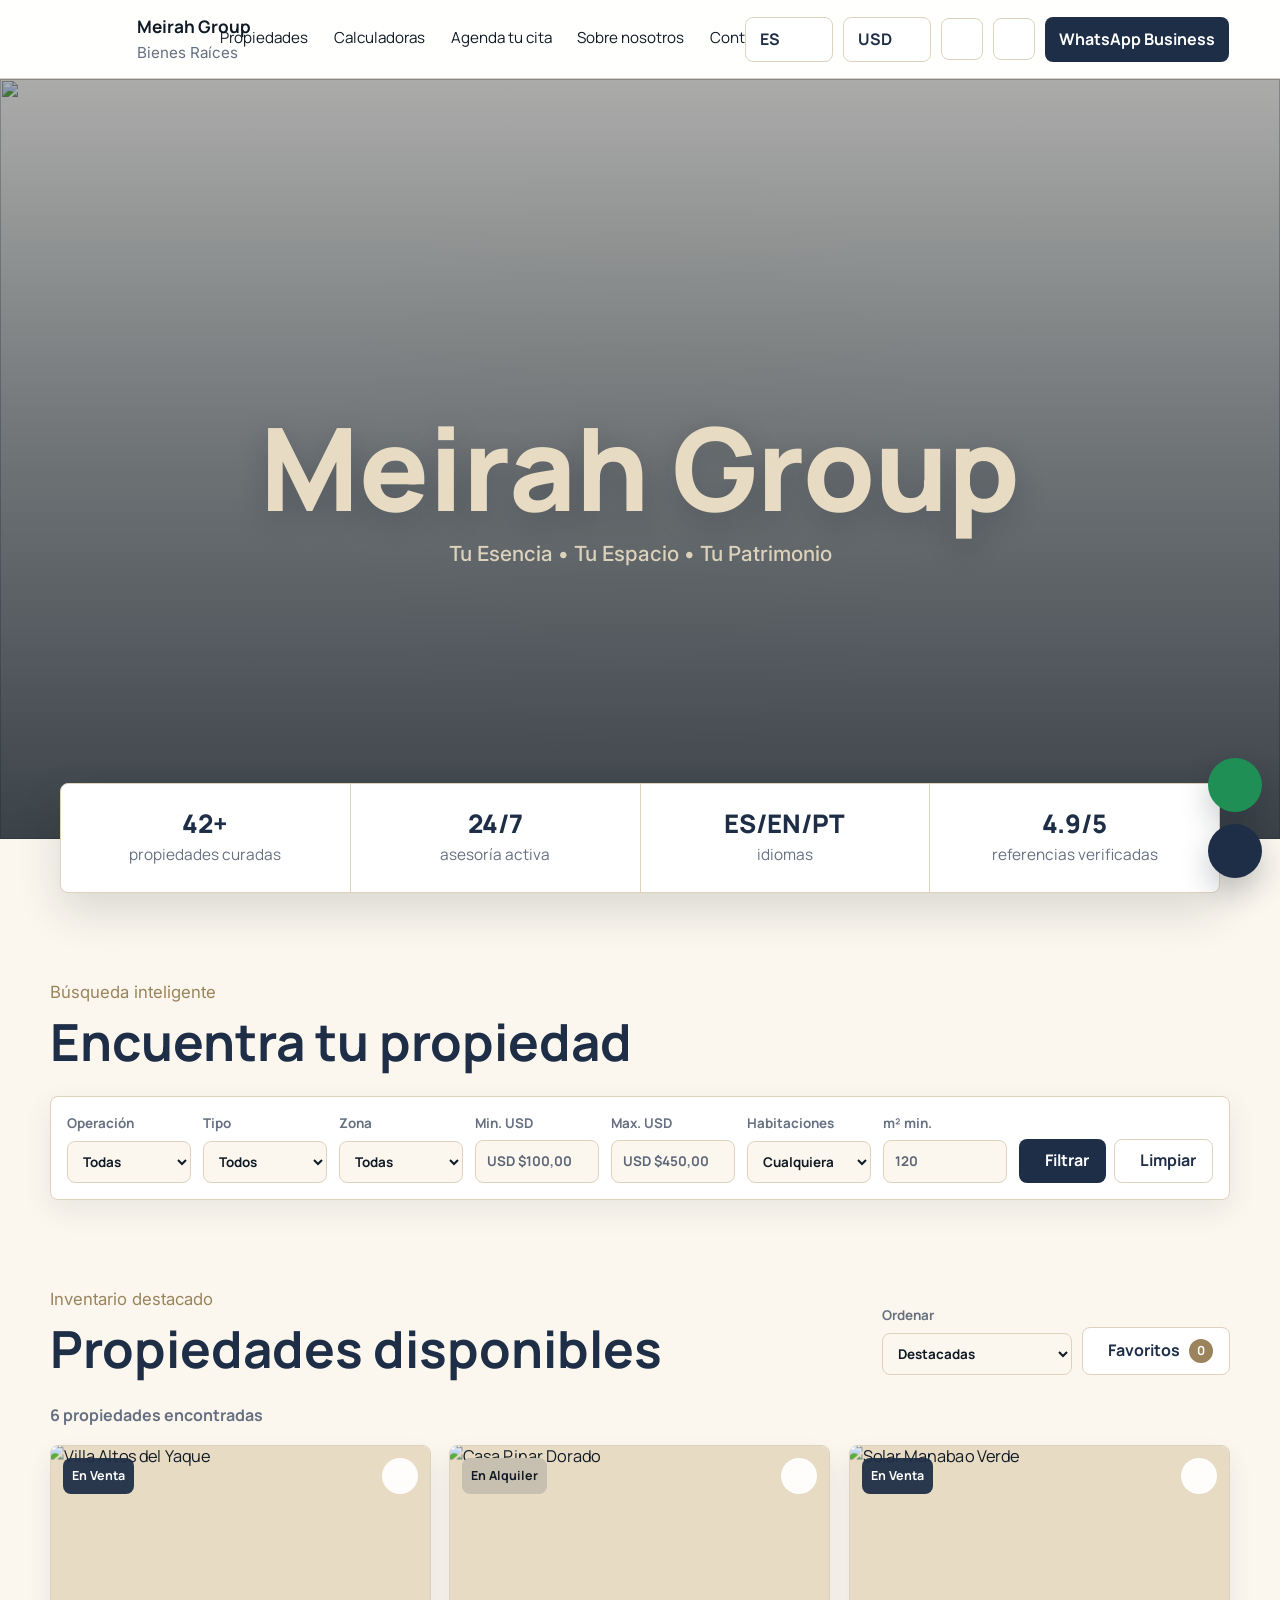
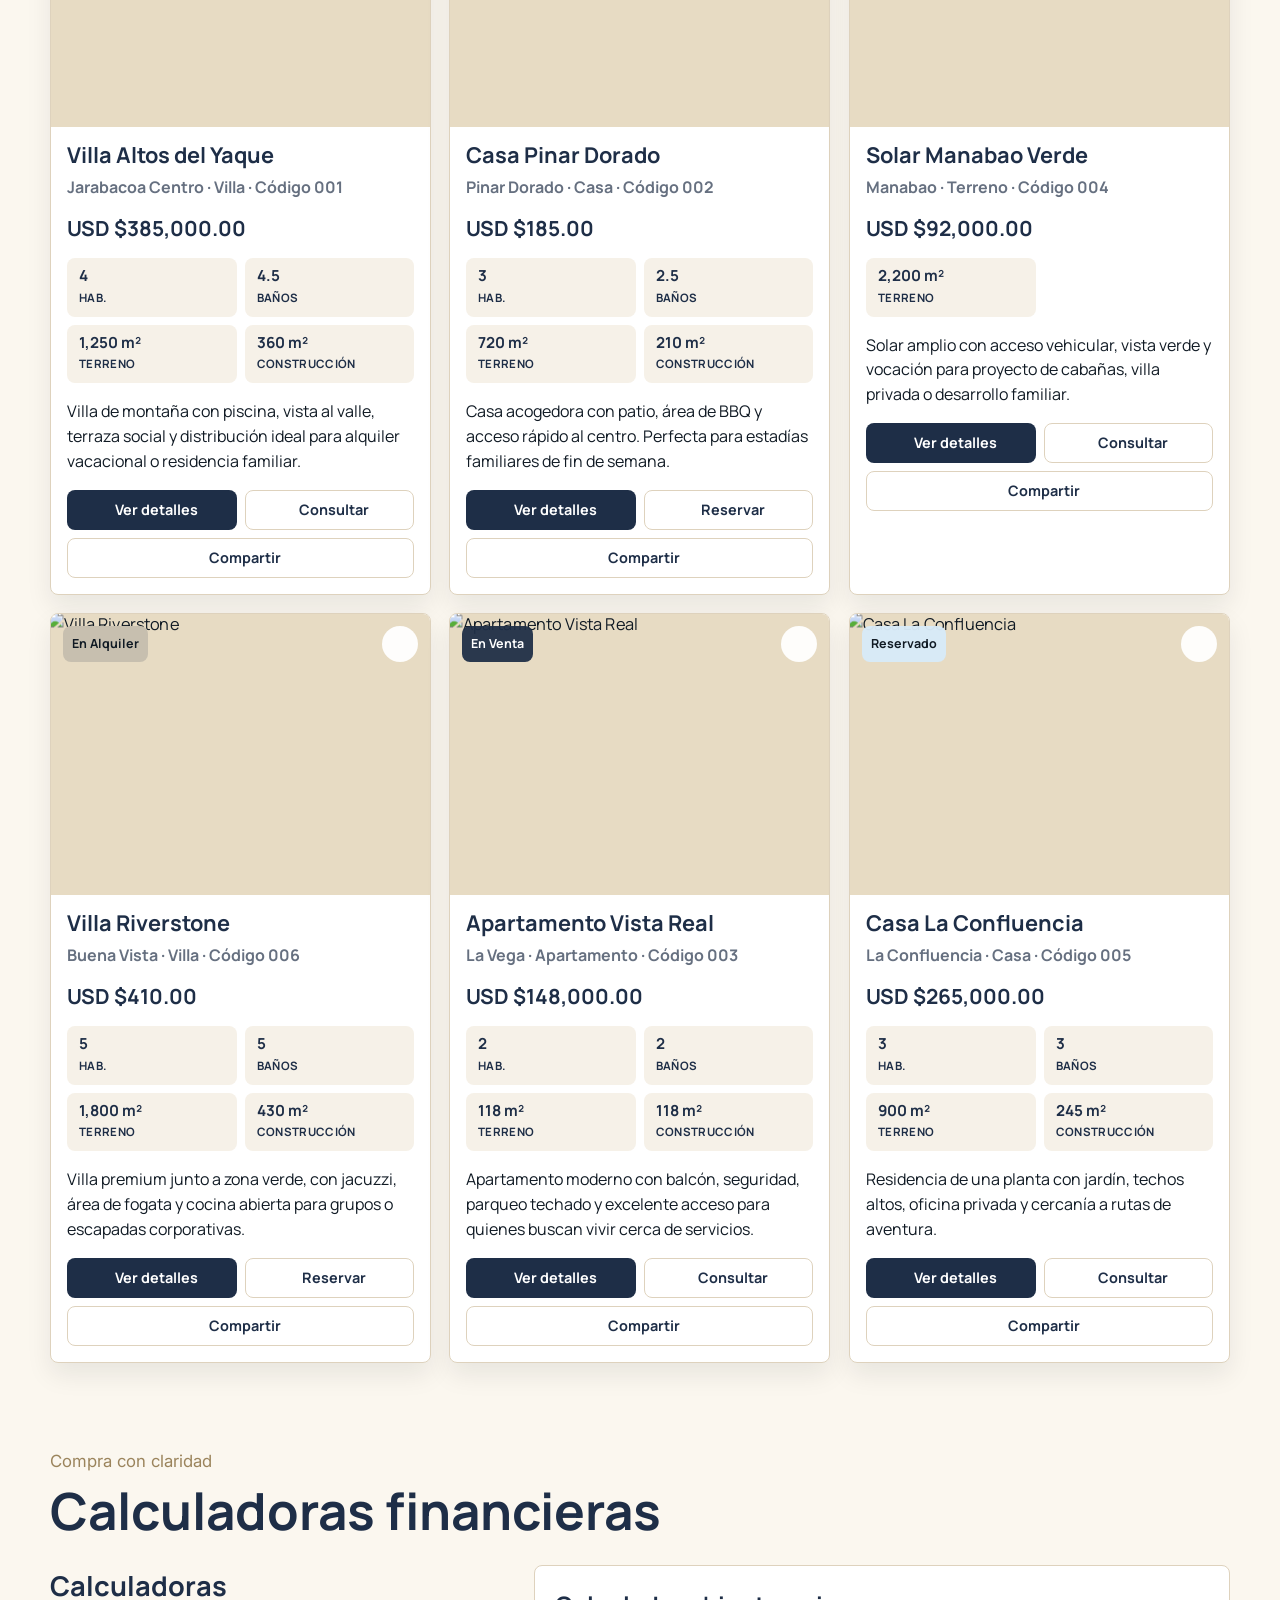
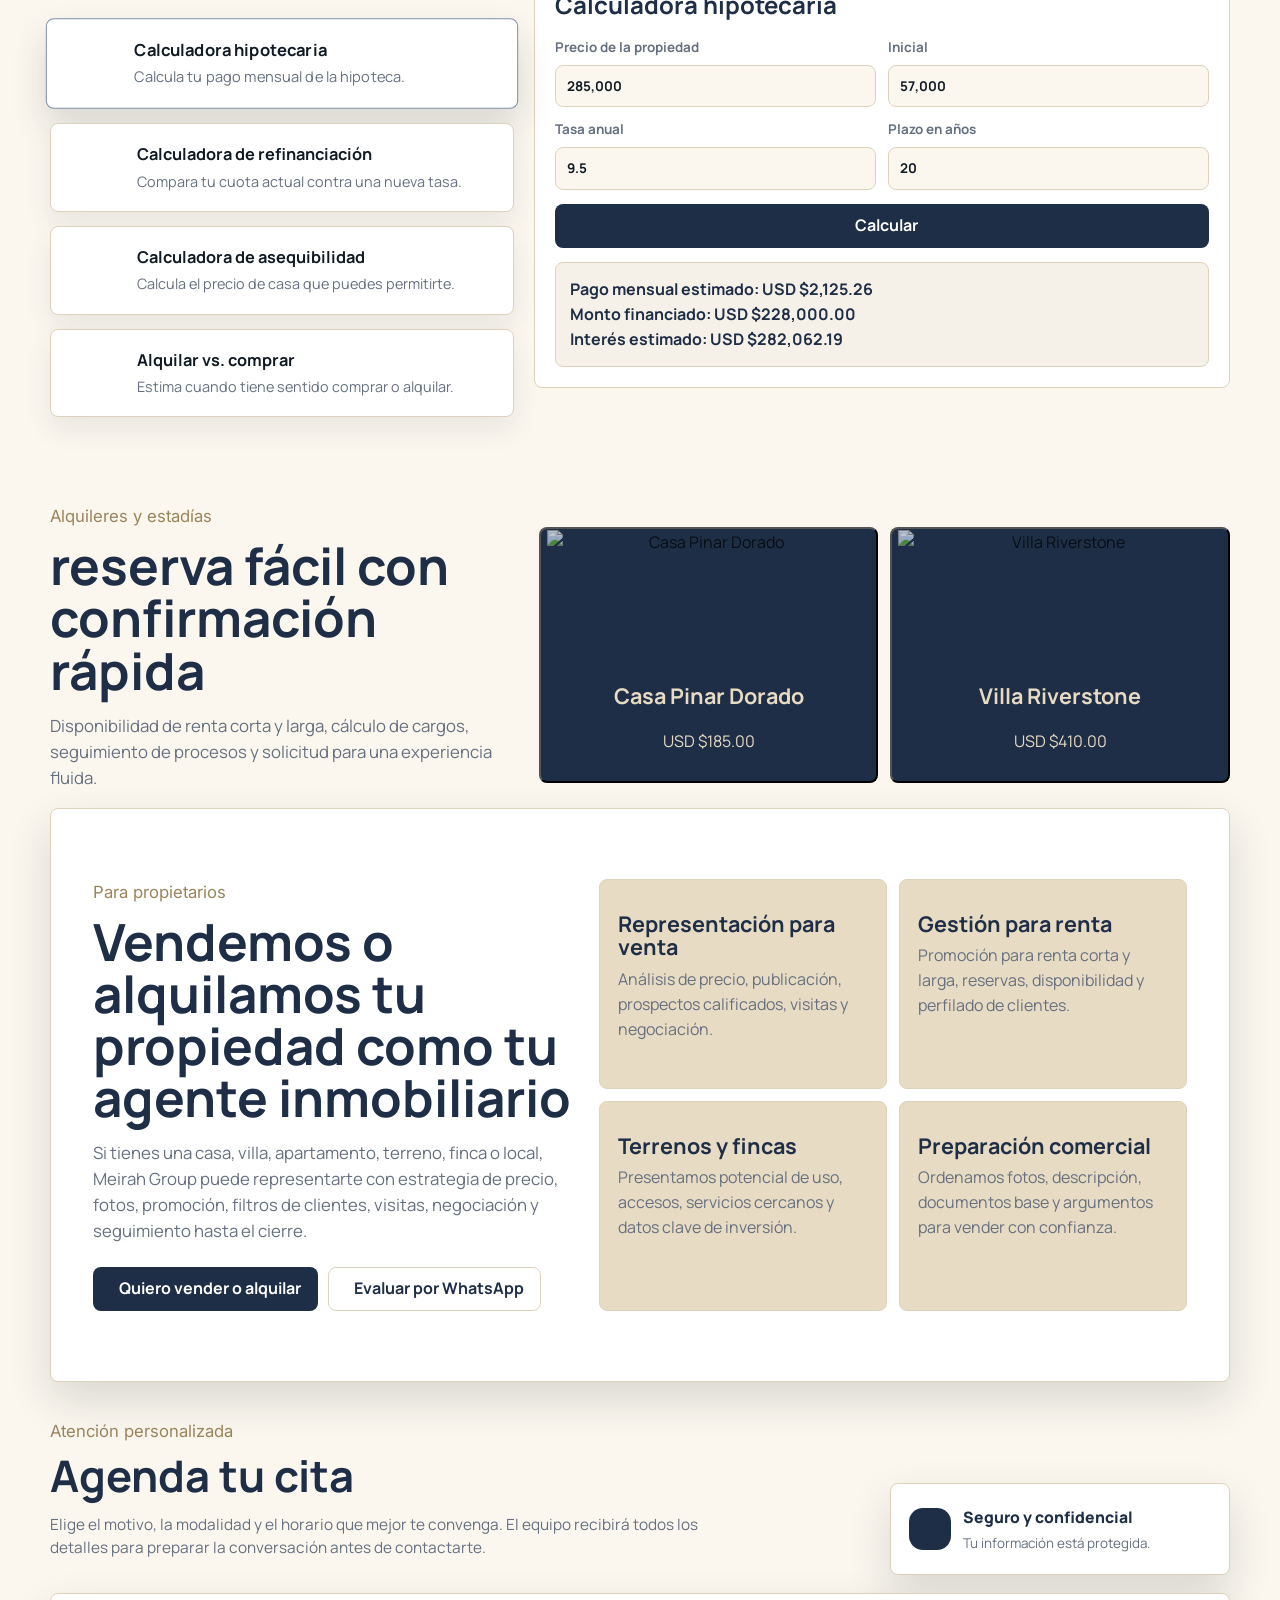
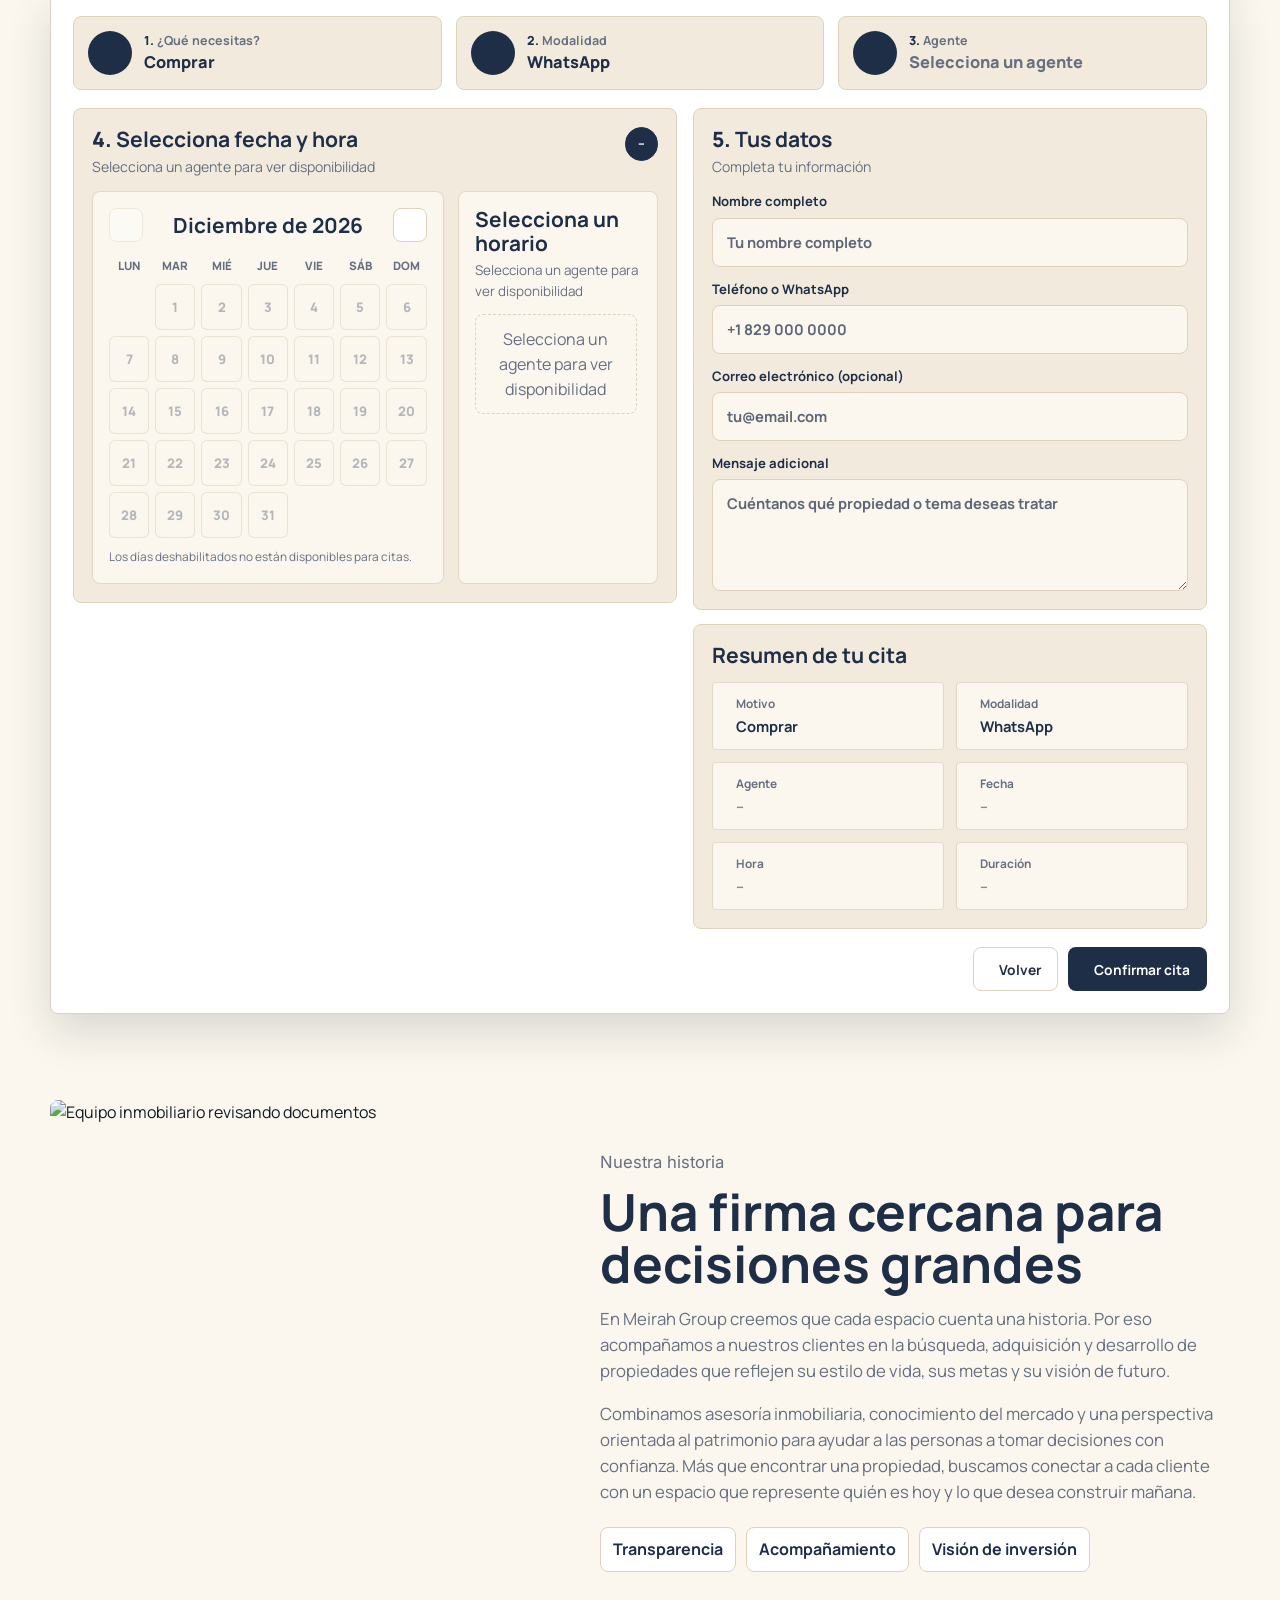
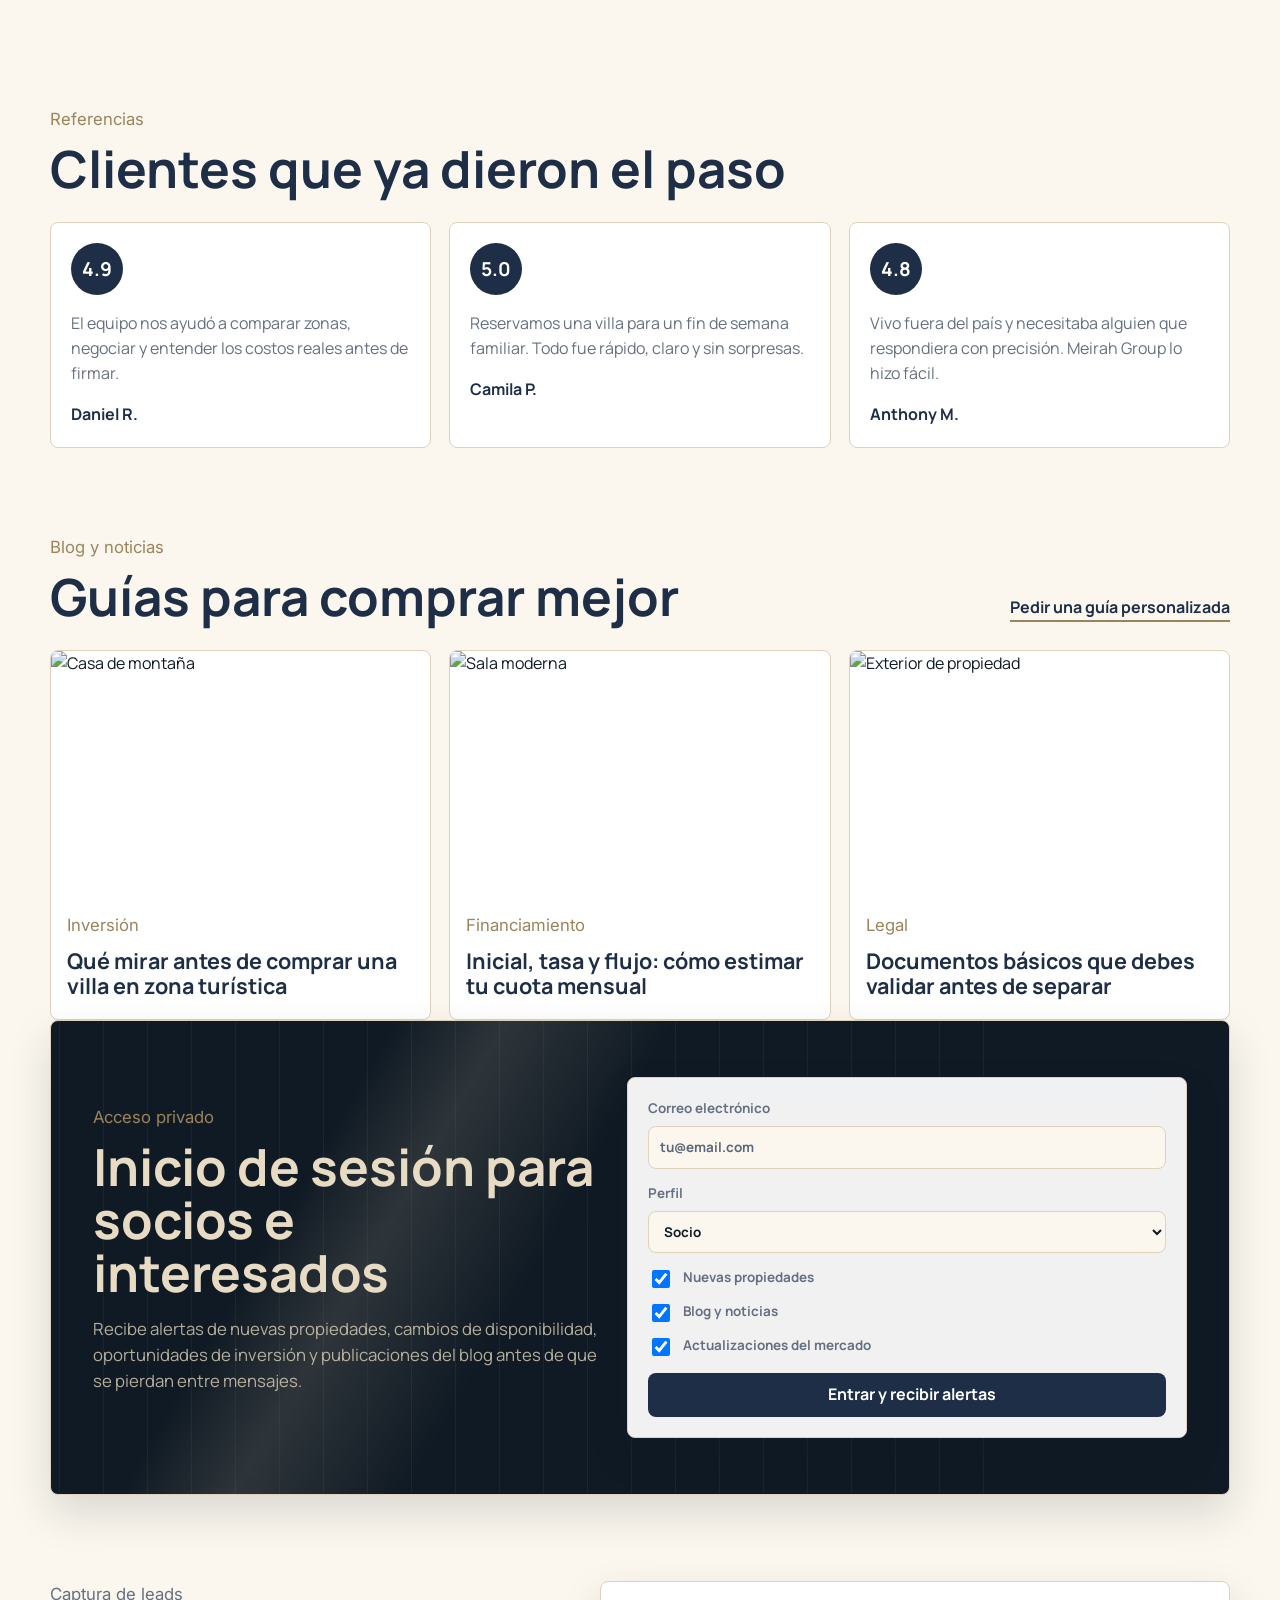
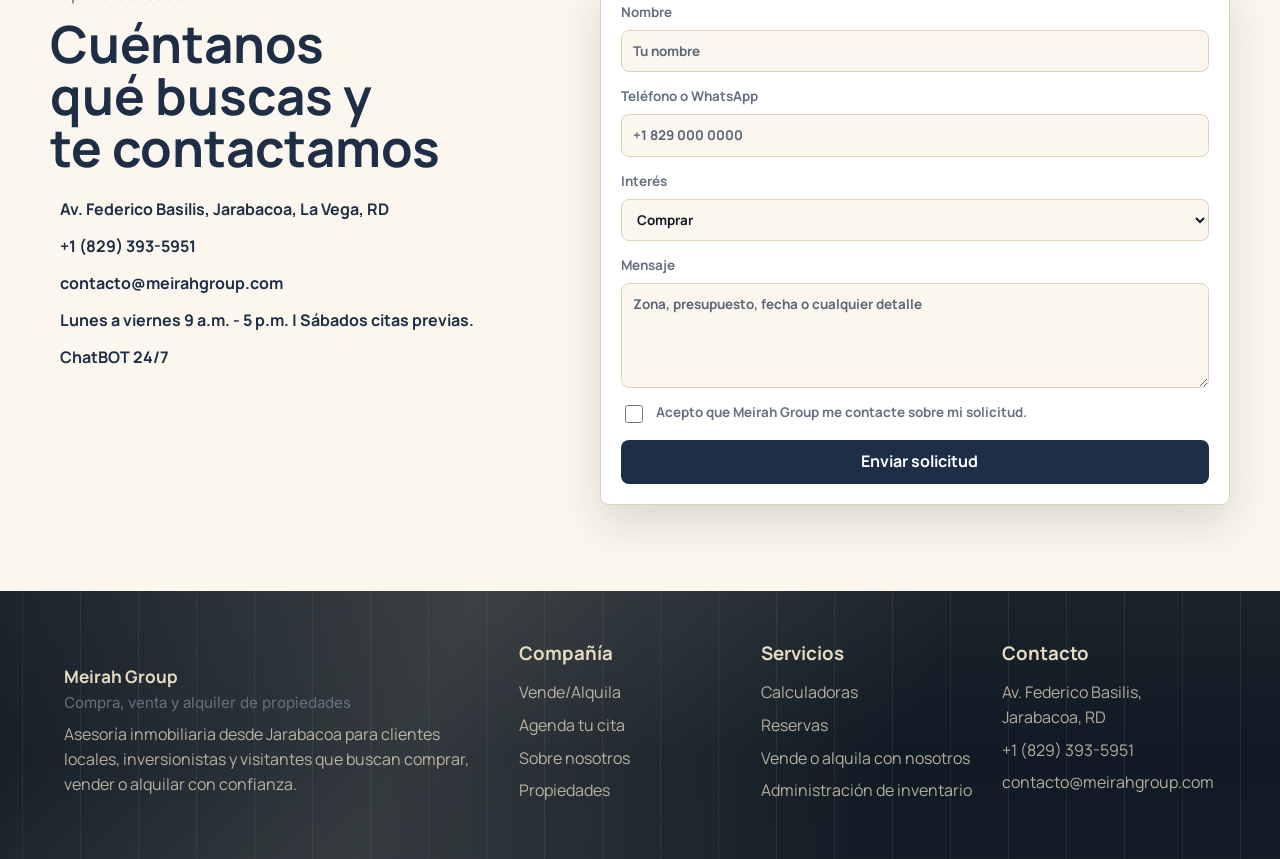
==== commit 9271150f: "Add files via upload" ====
--- a/index.html
+++ b/index.html
@@ -789,7 +789,6 @@
             Detrás de la compañía hay un equipo que conoce el ritmo de la zona, el valor de una buena ubicación y la
             importancia de cuidar cada documento antes de firmar.
           </p>
-          <p class="about-manifesto" data-i18n="aboutTextThree">Tu esencia. Tu espacio. Tu patrimonio.</p>
           <div class="about-values">
             <span data-i18n="valueOne">Transparencia</span>
             <span data-i18n="valueTwo">Acompañamiento</span>
@@ -1325,8 +1324,8 @@
       <div>
         <h3 data-i18n="footerContact">Contacto</h3>
         <p>Av. Federico Basilis, Jarabacoa, RD</p>
-        <p>+1 (829) 393-5951</p>
-        <p>contacto@meirahgroup.com</p>
+        <p><a href="tel:+18293935951">+1 (829) 393-5951</a></p>
+        <p><a href="mailto:contacto@meirahgroup.com?subject=Consulta%20Meirah%20Group">contacto@meirahgroup.com</a></p>
       </div>
     </footer>
 
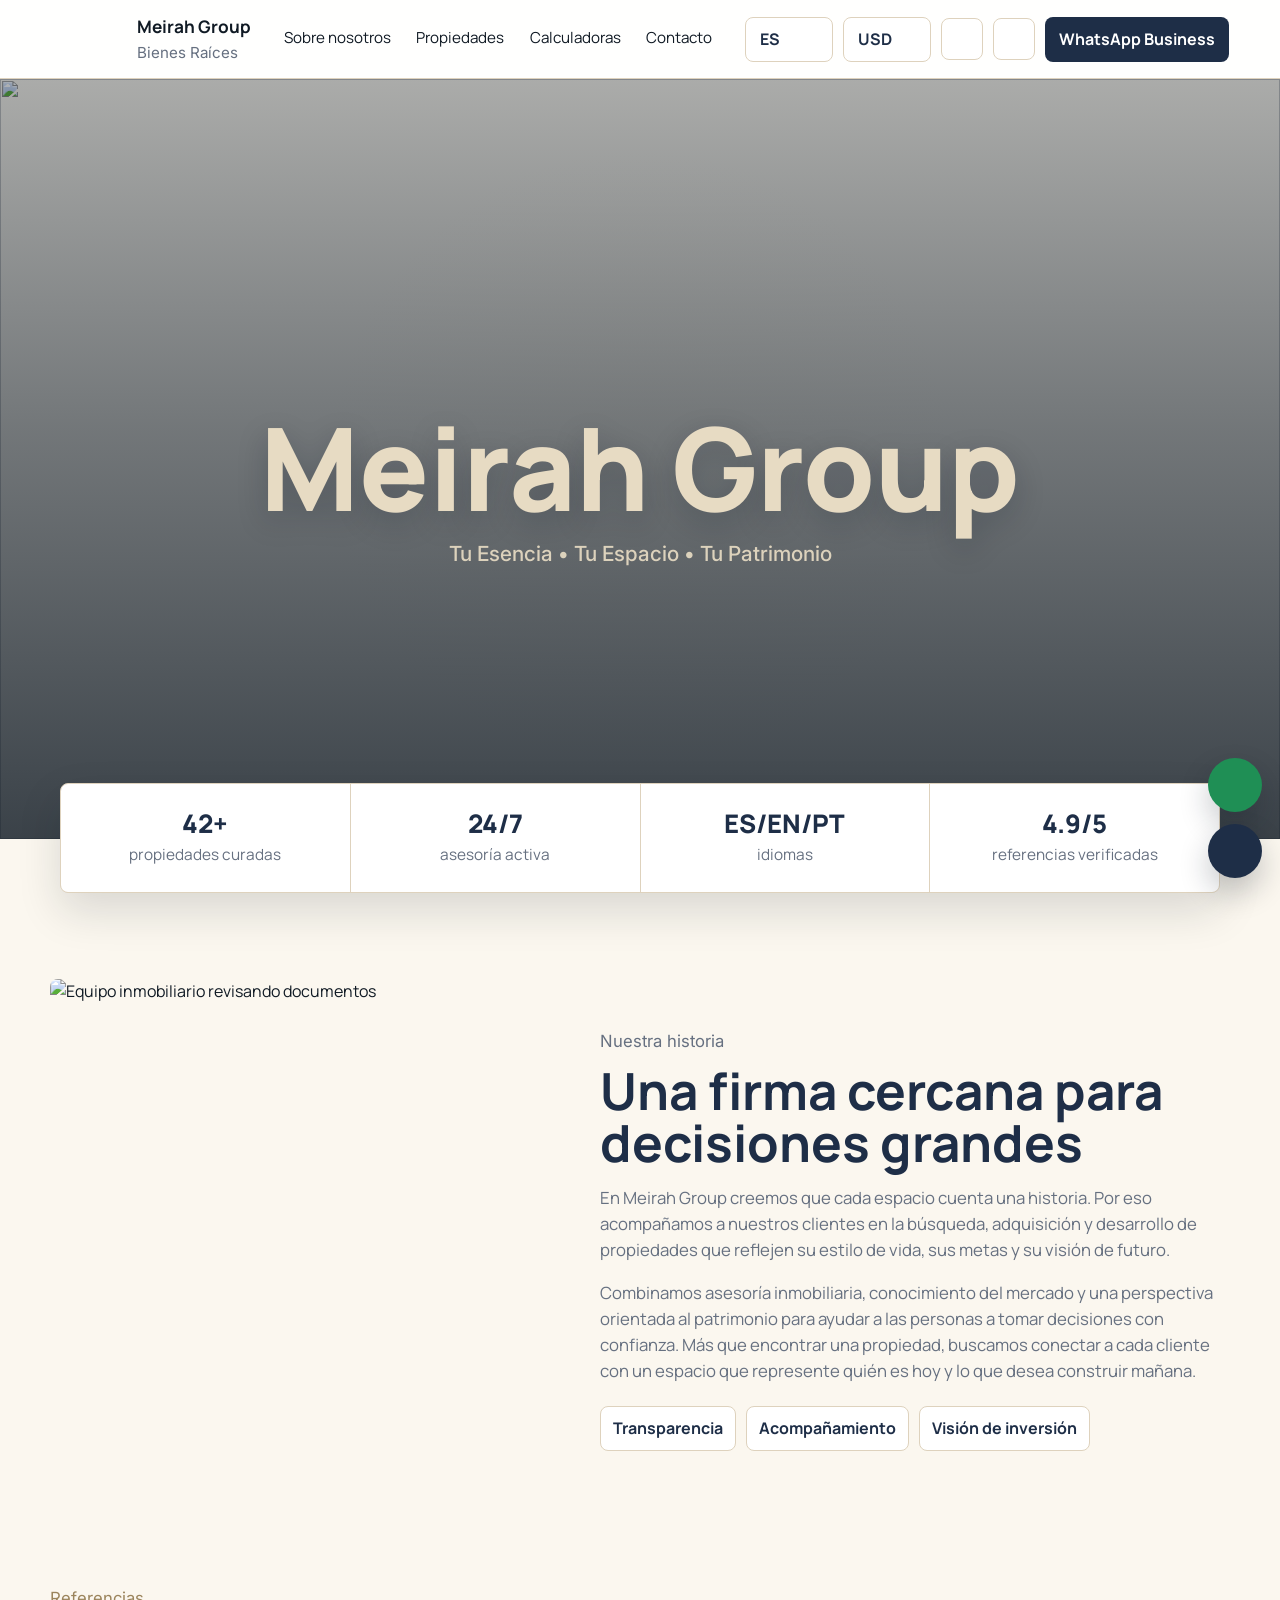
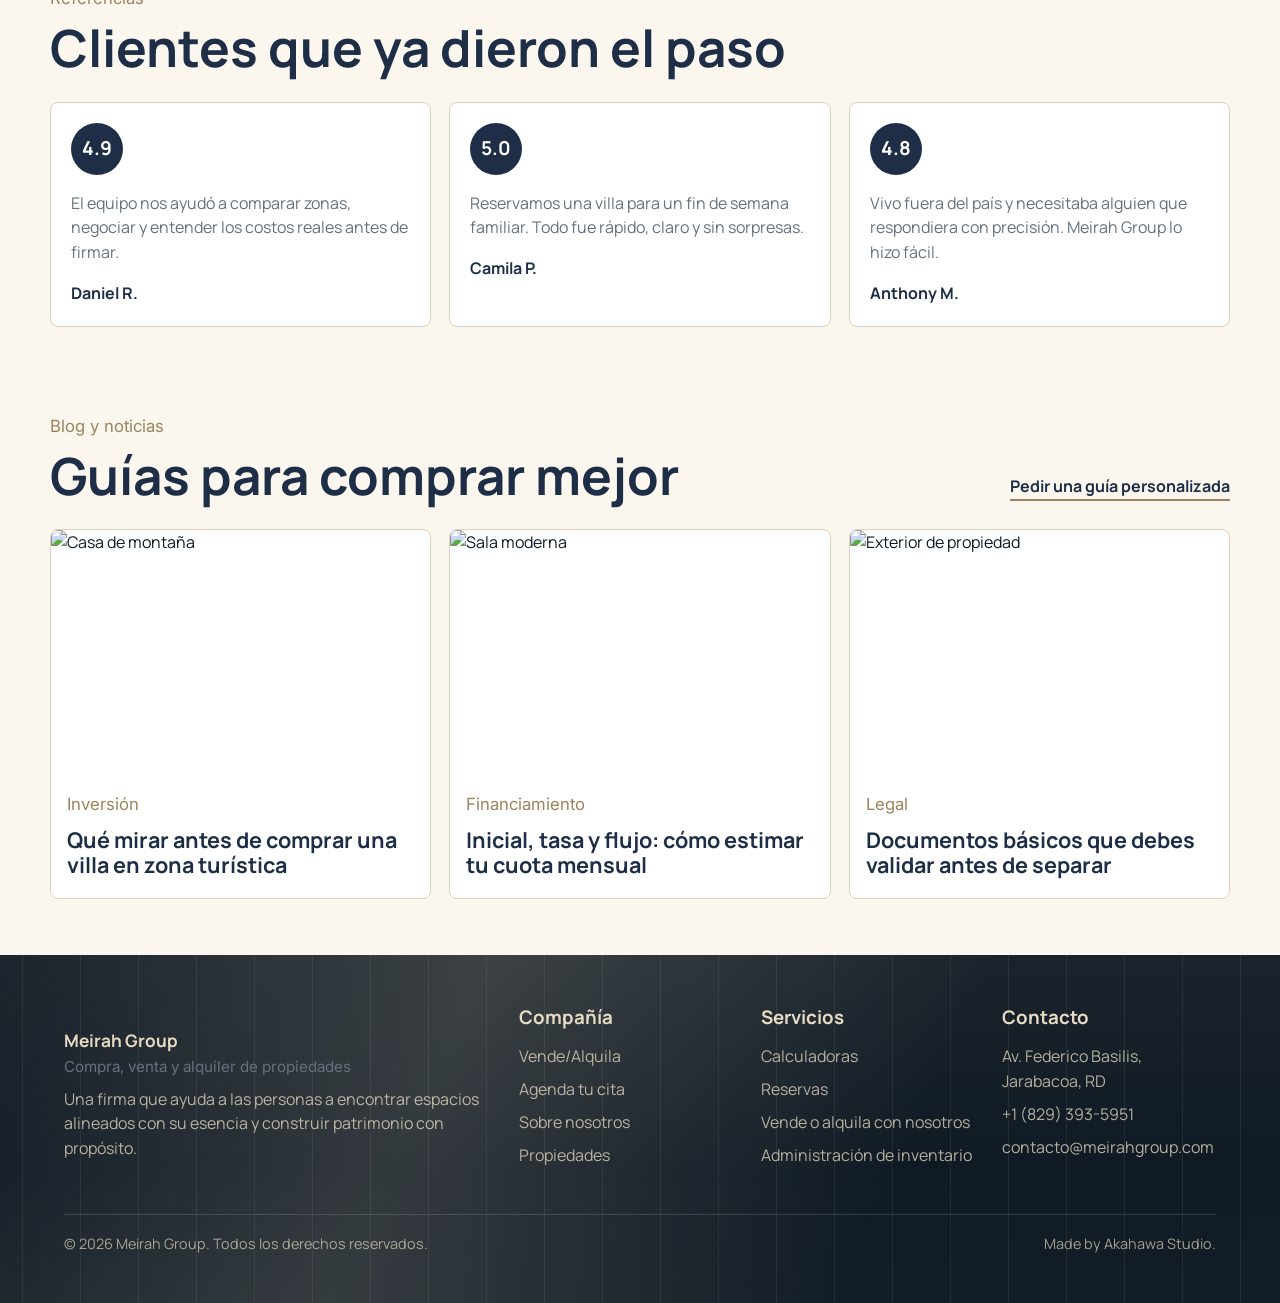
==== commit 5ac4b502: "Add files via upload" ====
--- a/index.html
+++ b/index.html
@@ -18,23 +18,24 @@
     <link
       id="siteFavicon"
       rel="icon"
-      href="assets/brand/logo-meirahgroup-black.png"
-      data-asset-path="assets/brand/logo-meirahgroup-black.png"
-      type="image/png"
+      href="assets/brand/meirahgroup-black-favicon.svg"
+      data-favicon-light="assets/brand/meirahgroup-black-favicon.svg"
+      data-favicon-dark="assets/brand/meirahgroup-white-favicon.svg"
+      type="image/svg+xml"
     />
     <link rel="stylesheet" href="styles.css" />
     <script async src="https://unpkg.com/lucide@latest/dist/umd/lucide.min.js" onload="window.lucide?.createIcons()"></script>
     <script defer src="script.js"></script>
   </head>
-  <body>
+  <body data-page-mode="home">
     <header class="site-header" id="top">
       <a class="brand" href="#top" aria-label="Meirah Group inicio">
         <span class="brand-mark" aria-hidden="true">
           <img
-            src="assets/brand/logo-meirahgroup-black.png"
+            src="assets/brand/logo-meirahgroup-black.svg"
             alt=""
-            data-logo-light="assets/brand/logo-meirahgroup-black.png"
-            data-logo-dark="assets/brand/logo-meirahgroup-white.png"
+            data-logo-light="assets/brand/logo-meirahgroup-black.svg"
+            data-logo-dark="assets/brand/logo-meirahgroup-white.svg"
             data-logo-fallback="assets/brand/1.png"
           />
         </span>
@@ -45,9 +46,16 @@
       </a>
 
       <nav class="main-nav" aria-label="Principal">
-        <a href="#properties" data-i18n="navProperties">Propiedades</a>
         <div class="nav-dropdown">
-          <a class="nav-dropdown-toggle" href="#financing" data-i18n="navFinancing">Calculadoras</a>
+          <a class="nav-dropdown-toggle" id="navAboutLink" href="#about" data-i18n="navAbout">Sobre nosotros</a>
+          <div class="nav-dropdown-menu" aria-label="Opciones de sobre nosotros">
+            <a id="navReviewsLink" href="#reviews">Referencias</a>
+            <a id="navBlogLink" href="#blog">Blog y noticias</a>
+          </div>
+        </div>
+        <a id="navPropertiesLink" href="#properties" data-i18n="navProperties">Propiedades</a>
+        <div class="nav-dropdown">
+          <a class="nav-dropdown-toggle" id="navFinancingLink" href="#financing" data-i18n="navFinancing">Calculadoras</a>
           <div class="nav-dropdown-menu" aria-label="Opciones de calculadoras">
             <a href="#financing" data-nav-calculator="mortgage">Calculadora hipotecaria</a>
             <a href="#financing" data-nav-calculator="refinance">Calculadora de refinanciación</a>
@@ -57,15 +65,13 @@
             <!-- <a href="#financing" data-nav-calculator="autopay">Auto-cobro</a> -->
           </div>
         </div>
-        <a href="#appointments" data-i18n="navAppointment">Agenda tu cita</a>
         <div class="nav-dropdown">
-          <a class="nav-dropdown-toggle" href="#about" data-i18n="navAbout">Sobre nosotros</a>
-          <div class="nav-dropdown-menu" aria-label="Opciones de sobre nosotros">
-            <a href="#reviews">Referencias</a>
-            <a href="#blog">Blog y noticias</a>
-          </div>
-        </div>
-        <a href="#contact" data-i18n="navContact">Contacto</a>
+          <a class="nav-dropdown-toggle" id="navContactLink" href="#contact" data-i18n="navContact">Contacto</a>
+          <div class="nav-dropdown-menu" aria-label="Opciones de contacto">
+            <a id="navContactMenuLink" href="#contact" data-i18n="navContact">Contacto</a>
+            <a id="navAppointmentLink" href="#appointments" data-i18n="navAppointment">Agenda tu cita</a>
+          </div>
+        </div>
       </nav>
 
       <div class="header-actions">
@@ -1295,7 +1301,7 @@
       <div>
         <a class="brand footer-brand" href="#top">
           <span class="brand-mark" aria-hidden="true">
-            <img src="assets/brand/logo-meirahgroup-white.png" data-asset-path="assets/brand/logo-meirahgroup-white.png" alt="" />
+            <img src="assets/brand/logo-meirahgroup-white.svg" data-asset-path="assets/brand/logo-meirahgroup-white.svg" alt="" />
           </span>
           <span>
             <strong>Meirah Group</strong>
@@ -1303,8 +1309,7 @@
           </span>
         </a>
         <p data-i18n="footerCopy">
-          Asesoría inmobiliaria desde Jarabacoa para clientes locales, inversionistas y visitantes que buscan comprar,
-          vender o alquilar con confianza.
+          Una firma que ayuda a las personas a encontrar espacios alineados con su esencia y construir patrimonio con propósito.
         </p>
       </div>
       <div>
@@ -1326,6 +1331,10 @@
         <p>Av. Federico Basilis, Jarabacoa, RD</p>
         <p><a href="tel:+18293935951">+1 (829) 393-5951</a></p>
         <p><a href="mailto:contacto@meirahgroup.com?subject=Consulta%20Meirah%20Group">contacto@meirahgroup.com</a></p>
+      </div>
+      <div class="site-footer-meta">
+        <p>&copy; 2026 Meirah Group. Todos los derechos reservados.</p>
+        <p>Made by Akahawa Studio.</p>
       </div>
     </footer>
 
--- a/styles.css
+++ b/styles.css
@@ -629,19 +629,88 @@
   scroll-margin-top: 18px;
 }
 
-#appointments {
-  scroll-margin-top: var(--section-anchor-offset);
-}
-
+#about,
+#appointments,
+#contact,
 #reviews,
 #blog {
   scroll-margin-top: var(--section-anchor-offset);
 }
 
-.section-heading {
-  width: min(740px, 100%);
-  margin-bottom: 28px;
-}
+.section-heading {
+  width: min(740px, 100%);
+  margin-bottom: 28px;
+}
+
+.filters-section,
+.properties-section {
+  position: relative;
+}
+
+.filters-section {
+  z-index: 8;
+}
+
+.properties-section {
+  z-index: 1;
+}
+
+body[data-page-mode="home"] .filters-section,
+body[data-page-mode="home"] .properties-section,
+body[data-page-mode="home"] .split-section,
+body[data-page-mode="home"] .reservation-section,
+body[data-page-mode="home"] .owners-section,
+body[data-page-mode="home"] .appointment-section,
+body[data-page-mode="home"] .member-section,
+body[data-page-mode="home"] .contact-section,
+body[data-page-mode="home"] .admin-section {
+  display: none !important;
+}
+
+body[data-page-mode="properties"] .about-section,
+body[data-page-mode="properties"] .reviews-section,
+body[data-page-mode="properties"] .blog-section,
+body[data-page-mode="properties"] .split-section,
+body[data-page-mode="properties"] .appointment-section,
+body[data-page-mode="properties"] .contact-section {
+  display: none !important;
+}
+
+body[data-page-mode="properties"] .owners-section,
+body[data-page-mode="properties"] .member-section {
+  margin-top: clamp(24px, 4vw, 36px);
+}
+
+body[data-page-mode="calculators"] .about-section,
+body[data-page-mode="calculators"] .reviews-section,
+body[data-page-mode="calculators"] .blog-section,
+body[data-page-mode="calculators"] .filters-section,
+body[data-page-mode="calculators"] .properties-section,
+body[data-page-mode="calculators"] .reservation-section,
+body[data-page-mode="calculators"] .owners-section,
+body[data-page-mode="calculators"] .appointment-section,
+body[data-page-mode="calculators"] .member-section,
+body[data-page-mode="calculators"] .contact-section,
+body[data-page-mode="calculators"] .admin-section {
+  display: none !important;
+}
+
+body[data-page-mode="calculators"] .site-footer {
+  margin-top: clamp(36px, 6vw, 68px);
+}
+
+body[data-page-mode="contact"] .about-section,
+body[data-page-mode="contact"] .reviews-section,
+body[data-page-mode="contact"] .blog-section,
+body[data-page-mode="contact"] .filters-section,
+body[data-page-mode="contact"] .properties-section,
+body[data-page-mode="contact"] .split-section,
+body[data-page-mode="contact"] .reservation-section,
+body[data-page-mode="contact"] .owners-section,
+body[data-page-mode="contact"] .member-section,
+body[data-page-mode="contact"] .admin-section {
+  display: none !important;
+}
 
 .section-heading h2,
 .about-copy h2,
@@ -664,14 +733,17 @@
 }
 
 .filters {
-  display: grid;
-  grid-template-columns: repeat(7, minmax(120px, 1fr)) auto;
-  gap: 12px;
-  padding: 16px;
-  background: var(--white);
-  border: 1px solid var(--line);
-  border-radius: var(--radius);
+  position: relative;
+  display: grid;
+  grid-template-columns: repeat(7, minmax(120px, 1fr)) auto;
+  gap: 12px;
+  overflow: visible;
+  padding: 16px;
+  background: var(--white);
+  border: 1px solid var(--line);
+  border-radius: var(--radius);
   box-shadow: 0 10px 30px rgba(16, 26, 36, 0.08);
+  isolation: isolate;
 }
 
 .filters label,
@@ -692,7 +764,9 @@
 }
 
 .filters label:hover input,
-.filters label:hover select {
+.filters label:hover select,
+.filters label:hover .surface-select-toggle,
+.compact-label:hover .surface-select-toggle {
   border-color: var(--river);
   box-shadow: 0 12px 22px rgba(16, 26, 36, 0.08);
 }
@@ -723,6 +797,104 @@
 textarea::placeholder {
   color: color-mix(in srgb, var(--field-placeholder) 72%, transparent);
   opacity: 1;
+}
+
+.surface-select-shell {
+  position: relative;
+  width: 100%;
+  z-index: 1;
+}
+
+.surface-select-shell.is-open {
+  z-index: 60;
+}
+
+.surface-select-native {
+  position: absolute;
+  inset: 0;
+  opacity: 0;
+  pointer-events: none;
+}
+
+.surface-select-toggle {
+  display: inline-flex;
+  align-items: center;
+  justify-content: space-between;
+  gap: 10px;
+  width: 100%;
+  min-height: 42px;
+  padding: 10px 12px;
+  color: var(--field-text);
+  background: var(--field-bg);
+  border: 1px solid var(--line);
+  border-radius: var(--radius);
+  font-weight: 700;
+  text-align: left;
+  transition: transform 0.24s ease, border-color 0.24s ease, box-shadow 0.24s ease, background 0.24s ease;
+}
+
+.surface-select-toggle svg {
+  width: 16px;
+  height: 16px;
+  transition: transform 0.24s ease;
+}
+
+.surface-select-shell.is-open .surface-select-toggle {
+  border-color: var(--river);
+  box-shadow: 0 12px 22px rgba(16, 26, 36, 0.08);
+}
+
+.surface-select-shell.is-open .surface-select-toggle svg {
+  transform: rotate(180deg);
+}
+
+.surface-select-menu {
+  position: absolute;
+  top: calc(100% + 8px);
+  left: 0;
+  z-index: 70;
+  display: grid;
+  gap: 4px;
+  width: 100%;
+  min-width: 100%;
+  overflow: hidden;
+  padding: 8px;
+  background: var(--white);
+  border: 1px solid color-mix(in srgb, var(--forest) 16%, var(--line));
+  border-radius: calc(var(--radius) + 4px);
+  box-shadow: 0 22px 44px rgba(16, 26, 36, 0.22);
+}
+
+.surface-select-option {
+  display: grid;
+  gap: 2px;
+  width: 100%;
+  min-height: 46px;
+  padding: 12px 14px;
+  color: var(--forest);
+  background: transparent;
+  border: 1px solid transparent;
+  border-radius: calc(var(--radius) - 2px);
+  text-align: left;
+  white-space: normal;
+  word-break: break-word;
+  transition: transform 0.22s ease, border-color 0.22s ease, background 0.22s ease, box-shadow 0.22s ease;
+}
+
+.surface-select-option strong {
+  font-size: 0.95rem;
+  font-weight: 700;
+  line-height: 1.3;
+}
+
+.surface-select-option:hover,
+.surface-select-option:focus-visible,
+.surface-select-option.is-active {
+  border-color: color-mix(in srgb, var(--forest) 30%, var(--line));
+  background: color-mix(in srgb, var(--sand) 55%, var(--white));
+  box-shadow: 0 10px 20px rgba(16, 26, 36, 0.08);
+  transform: translateY(-1px) scale(1.008);
+  outline: none;
 }
 
 select option {
@@ -2716,6 +2888,7 @@
   grid-template-columns: minmax(260px, 1.4fr) repeat(3, minmax(160px, 0.7fr));
   gap: 28px;
   overflow: hidden;
+  margin-top: clamp(28px, 5vw, 56px);
   padding: 48px clamp(18px, 5vw, 72px);
   color: color-mix(in srgb, var(--text-on-dark) 76%, transparent);
   background: #101a24;
@@ -2769,6 +2942,24 @@
 
 .footer-brand .brand-mark {
   filter: drop-shadow(0 8px 18px rgba(16, 26, 36, 0.26));
+}
+
+.site-footer-meta {
+  grid-column: 1 / -1;
+  display: flex;
+  align-items: center;
+  justify-content: space-between;
+  flex-wrap: wrap;
+  gap: 16px;
+  margin-top: 10px;
+  padding-top: 18px;
+  border-top: 1px solid rgba(231, 219, 195, 0.16);
+  color: color-mix(in srgb, var(--text-on-dark) 68%, transparent);
+  font-size: 0.9rem;
+}
+
+.site-footer-meta p {
+  margin: 0;
 }
 
 .whatsapp-float,
@@ -3271,6 +3462,12 @@
     grid-template-columns: 1fr;
   }
 
+  .site-footer-meta {
+    align-items: flex-start;
+    justify-content: flex-start;
+    gap: 8px;
+  }
+
   .appointment-type-grid {
     grid-template-columns: repeat(3, minmax(0, 1fr));
   }
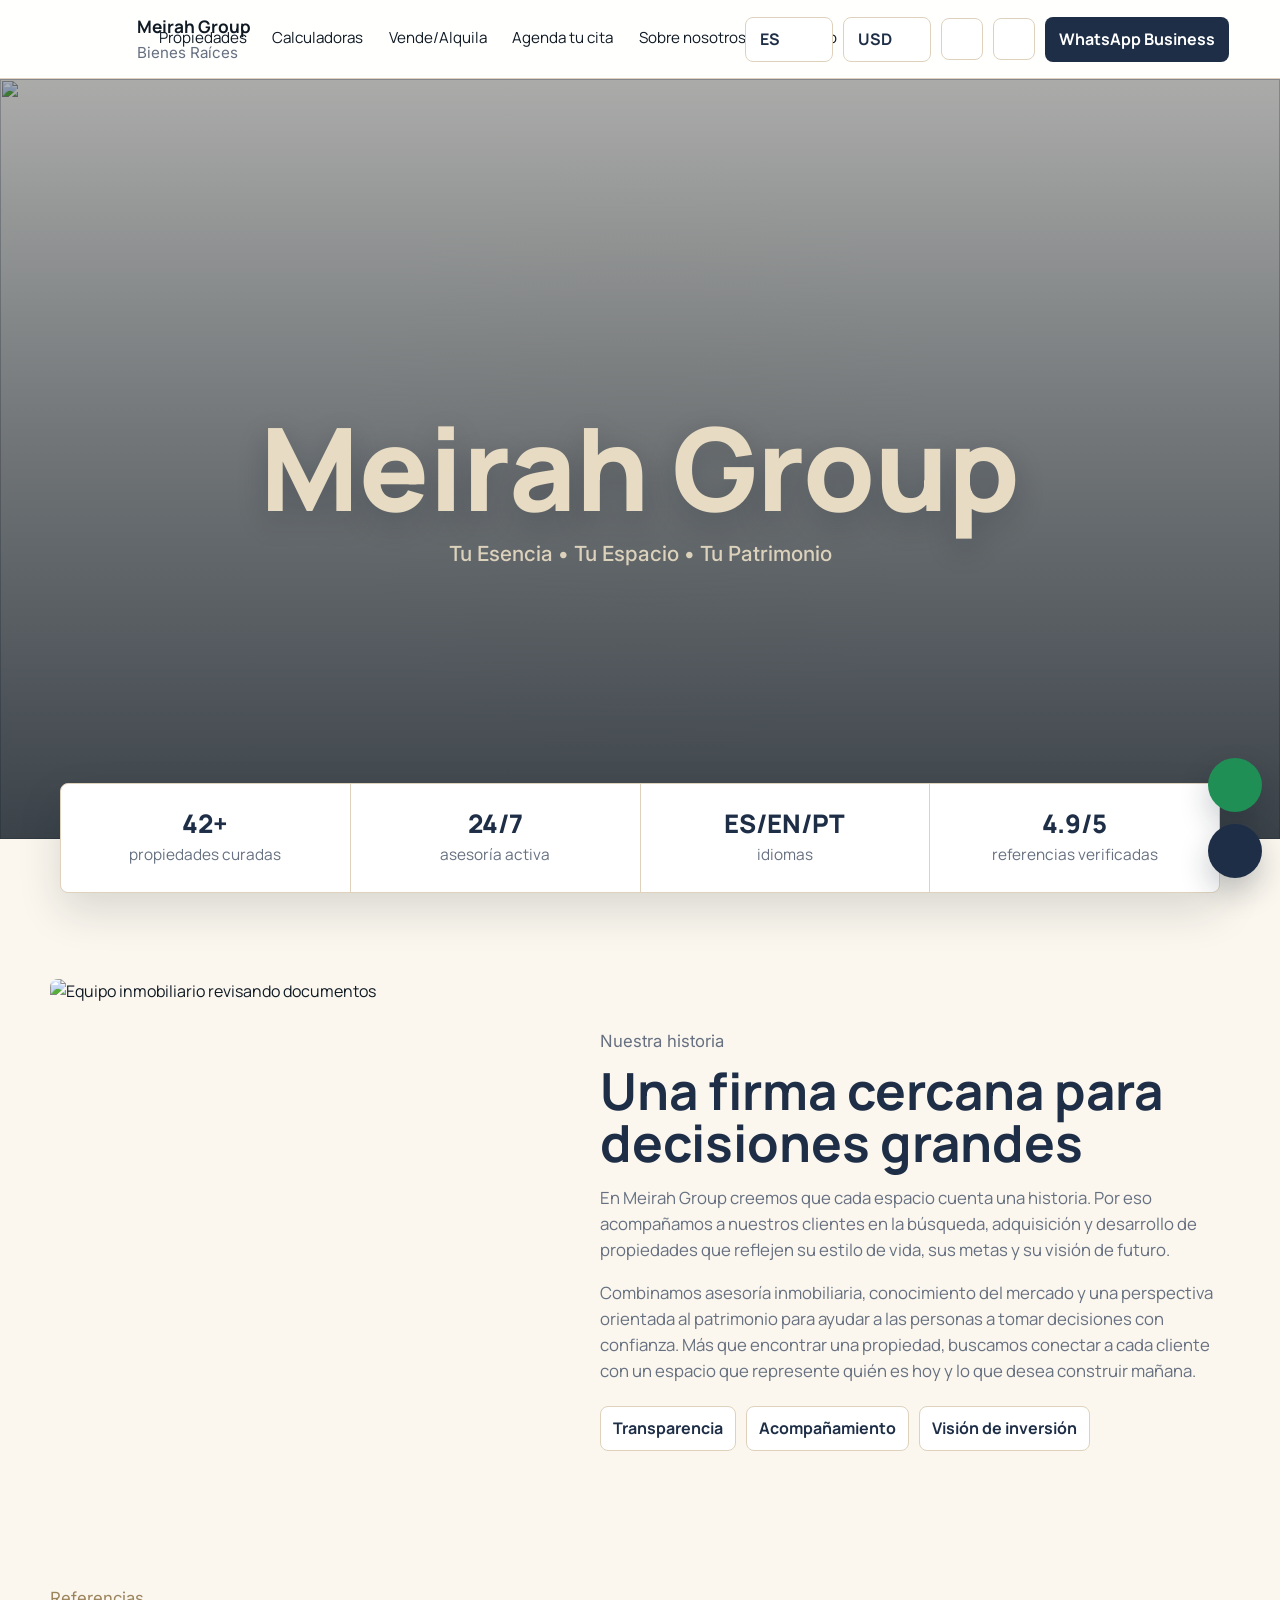
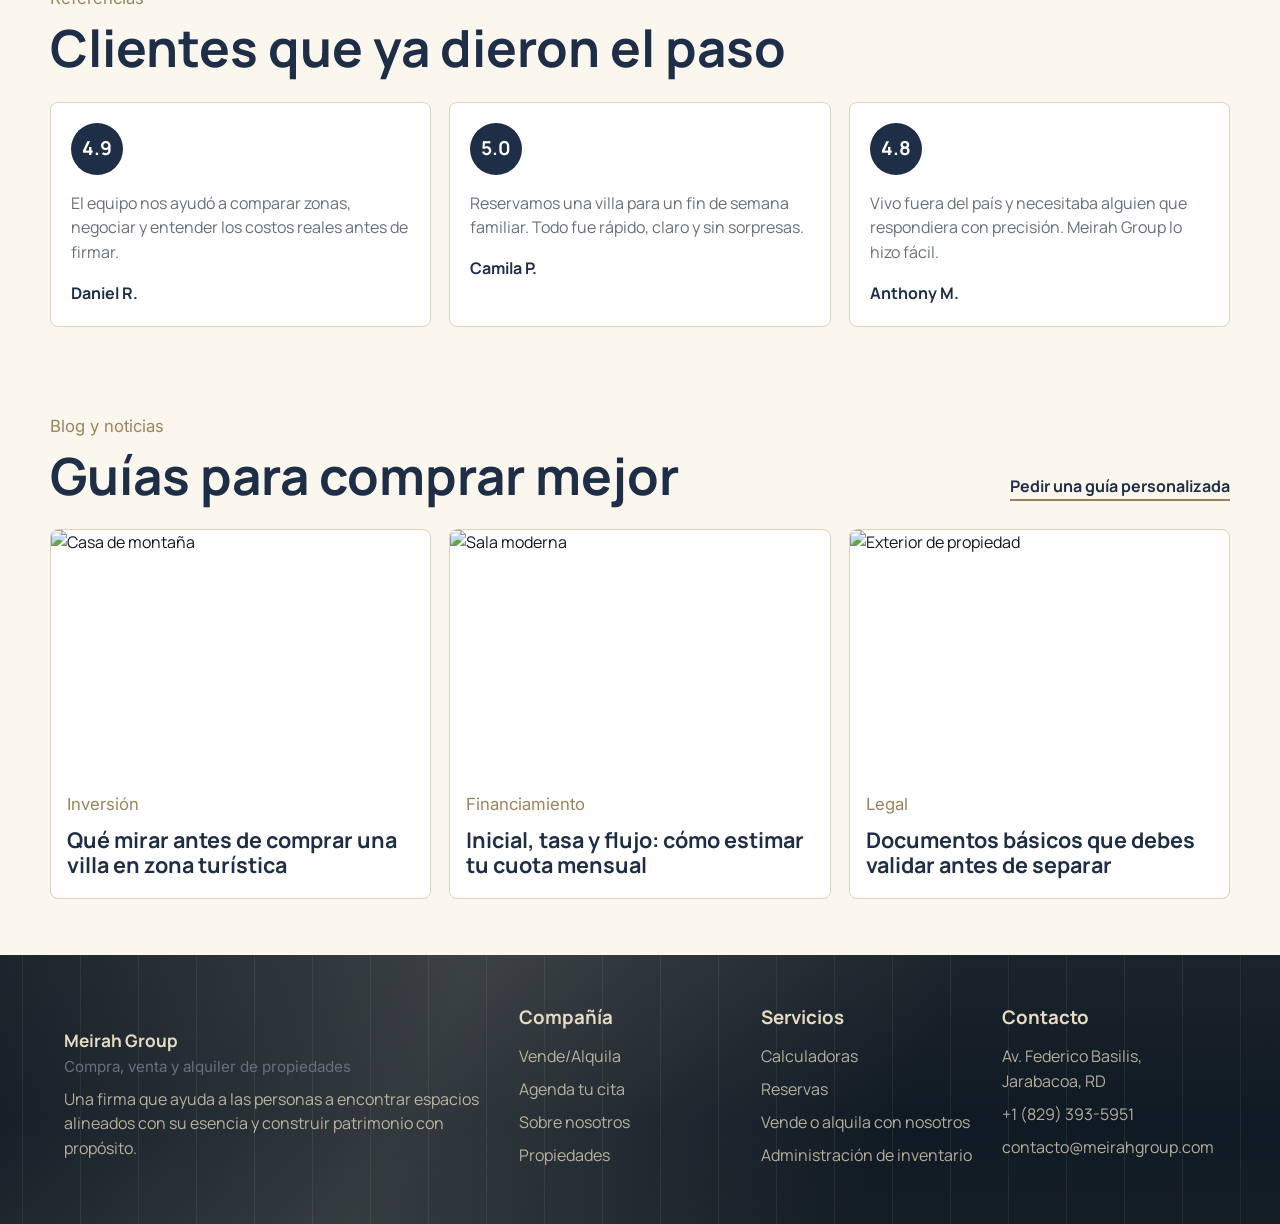
==== commit e1d38e63: "Update" ====
--- a/index.html
+++ b/index.html
@@ -1,4 +1,4 @@
-﻿<!doctype html>
+<!doctype html>
 <html lang="es">
   <head>
     <meta charset="UTF-8" />
@@ -15,28 +15,20 @@
       href="https://fonts.googleapis.com/css2?family=Inter:wght@400;500;600;700&family=Manrope:wght@500;600;700;800&display=swap"
       rel="stylesheet"
     />
-    <link
-      id="siteFavicon"
-      rel="icon"
-      href="assets/brand/meirahgroup-black-favicon.svg"
-      data-favicon-light="assets/brand/meirahgroup-black-favicon.svg"
-      data-favicon-dark="assets/brand/meirahgroup-white-favicon.svg"
-      type="image/svg+xml"
-    />
+    <link rel="icon" href="./assets/brand/logo-meirahgroup-black.png" type="image/png" />
     <link rel="stylesheet" href="styles.css" />
     <script async src="https://unpkg.com/lucide@latest/dist/umd/lucide.min.js" onload="window.lucide?.createIcons()"></script>
     <script defer src="script.js"></script>
   </head>
-  <body data-page-mode="home">
+  <body>
     <header class="site-header" id="top">
       <a class="brand" href="#top" aria-label="Meirah Group inicio">
         <span class="brand-mark" aria-hidden="true">
           <img
-            src="assets/brand/logo-meirahgroup-black.svg"
+            src="assets/brand/logo-meirahgroup-black.png"
             alt=""
-            data-logo-light="assets/brand/logo-meirahgroup-black.svg"
-            data-logo-dark="assets/brand/logo-meirahgroup-white.svg"
-            data-logo-fallback="assets/brand/1.png"
+            data-logo-light="assets/brand/logo-meirahgroup-black.png"
+            data-logo-dark="assets/brand/logo-meirahgroup-white.png"
           />
         </span>
         <span>
@@ -46,32 +38,12 @@
       </a>
 
       <nav class="main-nav" aria-label="Principal">
-        <div class="nav-dropdown">
-          <a class="nav-dropdown-toggle" id="navAboutLink" href="#about" data-i18n="navAbout">Sobre nosotros</a>
-          <div class="nav-dropdown-menu" aria-label="Opciones de sobre nosotros">
-            <a id="navReviewsLink" href="#reviews">Referencias</a>
-            <a id="navBlogLink" href="#blog">Blog y noticias</a>
-          </div>
-        </div>
-        <a id="navPropertiesLink" href="#properties" data-i18n="navProperties">Propiedades</a>
-        <div class="nav-dropdown">
-          <a class="nav-dropdown-toggle" id="navFinancingLink" href="#financing" data-i18n="navFinancing">Calculadoras</a>
-          <div class="nav-dropdown-menu" aria-label="Opciones de calculadoras">
-            <a href="#financing" data-nav-calculator="mortgage">Calculadora hipotecaria</a>
-            <a href="#financing" data-nav-calculator="refinance">Calculadora de refinanciación</a>
-            <a href="#financing" data-nav-calculator="affordability">Calculadora de asequibilidad</a>
-            <a href="#financing" data-nav-calculator="rentbuy">Alquilar vs. comprar</a>
-            <!-- Auto-cobro oculto temporalmente hasta implementar la pasarela real. -->
-            <!-- <a href="#financing" data-nav-calculator="autopay">Auto-cobro</a> -->
-          </div>
-        </div>
-        <div class="nav-dropdown">
-          <a class="nav-dropdown-toggle" id="navContactLink" href="#contact" data-i18n="navContact">Contacto</a>
-          <div class="nav-dropdown-menu" aria-label="Opciones de contacto">
-            <a id="navContactMenuLink" href="#contact" data-i18n="navContact">Contacto</a>
-            <a id="navAppointmentLink" href="#appointments" data-i18n="navAppointment">Agenda tu cita</a>
-          </div>
-        </div>
+        <a href="#properties" data-i18n="navProperties">Propiedades</a>
+        <a href="#financing" data-i18n="navFinancing">Calculadoras</a>
+        <a href="#owners" data-i18n="navOwners">Vende/Alquila</a>
+        <a href="#appointments" data-i18n="navAppointment">Agenda tu cita</a>
+        <a href="#about" data-i18n="navAbout">Sobre nosotros</a>
+        <a href="#contact" data-i18n="navContact">Contacto</a>
       </nav>
 
       <div class="header-actions">
@@ -170,7 +142,7 @@
       <section class="section filters-section" aria-labelledby="filters-title">
         <div class="section-heading">
           <p class="eyebrow" data-i18n="filtersEyebrow">Búsqueda inteligente</p>
-          <h2 id="filters-title" data-i18n="filtersTitle">Encuentra tu propiedad</h2>
+          <h2 id="filters-title" data-i18n="filtersTitle">Encuentra una propiedad que encaje con tu próximo paso</h2>
         </div>
 
         <form class="filters" id="propertyFilters">
@@ -179,8 +151,8 @@
             <select id="filterOperation">
               <option value="all" data-i18n="optionAll">Todas</option>
               <option value="sale" data-i18n="optionSale">Venta</option>
-              <option value="rent" data-i18n="optionRent">Renta larga</option>
-              <option value="night" data-i18n="optionNight">Renta corta</option>
+              <option value="rent" data-i18n="optionRent">Alquiler</option>
+              <option value="night" data-i18n="optionNight">Alquiler x noche</option>
             </select>
           </label>
           <label>
@@ -190,8 +162,7 @@
               <option value="Villa">Villa</option>
               <option value="Casa" data-i18n="typeHouse">Casa</option>
               <option value="Apartamento" data-i18n="typeApartment">Apartamento</option>
-              <option value="Terreno" data-i18n="typeLand">Terreno</option>
-              <option value="Finca" data-i18n="typeFarm">Finca</option>
+              <option value="Solar" data-i18n="typeLand">Solar</option>
             </select>
           </label>
           <label>
@@ -265,7 +236,7 @@
       <section class="section split-section" id="financing" aria-labelledby="financing-title">
         <div class="section-heading">
           <p class="eyebrow" data-i18n="financeEyebrow">Compra con claridad</p>
-          <h2 id="financing-title" data-i18n="financeTitle">Calculadoras financieras</h2>
+          <h2 id="financing-title" data-i18n="financeTitle">Calculadoras financieras para decidir mejor</h2>
         </div>
         <div class="calculator-layout">
           <aside class="calculator-menu" aria-label="Calculadoras">
@@ -298,7 +269,6 @@
                 <small data-i18n="rentBuyCardCopy">Estima cuando tiene sentido comprar o alquilar.</small>
               </span>
             </button>
-            <!-- Auto-cobro oculto temporalmente hasta implementar la pasarela real.
             <button class="calculator-card" type="button" data-calculator="autopay">
               <i data-lucide="credit-card"></i>
               <span>
@@ -306,7 +276,6 @@
                 <small data-i18n="autopayCardCopy">Genera un calendario de pagos recurrentes.</small>
               </span>
             </button>
-            -->
           </aside>
 
           <div class="calculator-panels">
@@ -430,8 +399,7 @@
               <output class="finance-output" id="rentBuyOutput"></output>
             </form>
 
-            <!-- Auto-cobro oculto temporalmente hasta implementar la pasarela real. -->
-            <form class="tool-panel calculator-panel" id="autopayForm" data-calculator-panel="autopay" hidden>
+            <form class="tool-panel calculator-panel" id="autopayForm" data-calculator-panel="autopay">
               <h3 data-i18n="autopayTitle">Auto-cobro para pagos a plazos</h3>
               <div class="two-col">
                 <label>
@@ -464,9 +432,10 @@
       <section class="section reservation-section" id="reservations" aria-labelledby="reservations-title">
         <div class="reservation-copy">
           <p class="eyebrow" data-i18n="reservationEyebrow">Alquileres y estadías</p>
-          <h2 id="reservations-title" data-i18n="reservationTitle">reserva fácil con confirmación rápida</h2>
+          <h2 id="reservations-title" data-i18n="reservationTitle">Reservas tipo villa o Airbnb con confirmación rápida</h2>
           <p data-i18n="reservationCopy">
-            Disponibilidad de renta corta y larga, cálculo de cargos, seguimiento de procesos y solicitud para una experiencia fluida.
+            Las propiedades de alquiler muestran tarifa por noche, disponibilidad de referencia, cálculo de cargos y
+            envío directo al equipo para cerrar por WhatsApp o llamada.
           </p>
         </div>
         <div class="reservation-preview" id="reservationPreview"></div>
@@ -477,7 +446,7 @@
           <p class="eyebrow" data-i18n="ownersEyebrow">Para propietarios</p>
           <h2 id="owners-title" data-i18n="ownersTitle">Vendemos o alquilamos tu propiedad como tu agente inmobiliario</h2>
           <p data-i18n="ownersCopy">
-            Si tienes una casa, villa, apartamento, terreno, finca o local, Meirah Group puede representarte con estrategia
+            Si tienes una casa, villa, apartamento, solar, finca o local, Meirah Group puede representarte con estrategia
             de precio, fotos, promoción, filtros de clientes, visitas, negociación y seguimiento hasta el cierre.
           </p>
           <div class="owners-actions">
@@ -504,12 +473,12 @@
           </article>
           <article>
             <i data-lucide="calendar-check"></i>
-            <h3 data-i18n="ownersRentTitle">Gestión para renta</h3>
-            <p data-i18n="ownersRentCopy">Promoción para renta corta y larga, reservas, disponibilidad y perfilado de clientes.</p>
+            <h3 data-i18n="ownersRentTitle">Gestión para alquiler</h3>
+            <p data-i18n="ownersRentCopy">Promoción para alquiler fijo o turístico, reservas, disponibilidad y perfilado de clientes.</p>
           </article>
           <article>
             <i data-lucide="map"></i>
-            <h3 data-i18n="ownersLandTitle">Terrenos y fincas</h3>
+            <h3 data-i18n="ownersLandTitle">Solares y terrenos</h3>
             <p data-i18n="ownersLandCopy">Presentamos potencial de uso, accesos, servicios cercanos y datos clave de inversión.</p>
           </article>
           <article>
@@ -521,259 +490,156 @@
       </section>
 
       <section class="section appointment-section" id="appointments" aria-labelledby="appointments-title">
-        <div class="appointment-intro-row">
-          <div class="section-heading appointment-copy">
-            <p class="eyebrow" data-i18n="appointmentEyebrow">Atención personalizada</p>
-            <h2 id="appointments-title" data-i18n="appointmentTitle">Agenda tu cita</h2>
-            <p data-i18n="appointmentCopy">
-              Elige el motivo, la modalidad y el horario que mejor te convenga. El equipo recibirá todos los detalles
-              para preparar la conversación antes de contactarte.
-            </p>
-          </div>
-
-          <aside class="appointment-note-card" aria-label="Información de privacidad">
-            <span class="appointment-note-icon"><i data-lucide="shield-check"></i></span>
-            <span class="appointment-note-copy">
-              <strong data-i18n="appointmentPrivacyTitle">Seguro y confidencial</strong>
-              <small data-i18n="appointmentPrivacyCopy">Tu información está protegida.</small>
-            </span>
-          </aside>
+        <div class="section-heading appointment-copy">
+          <p class="eyebrow" data-i18n="appointmentEyebrow">Atención personalizada</p>
+          <h2 id="appointments-title" data-i18n="appointmentTitle">Agenda tu cita</h2>
+          <p data-i18n="appointmentCopy">
+            Elige el motivo, la modalidad y el horario que mejor te convenga. El equipo recibirá todos los detalles
+            para preparar la conversación antes de contactarte.
+          </p>
         </div>
 
         <div class="appointment-system">
-          <form class="appointment-form appointment-form-compact" id="appointmentForm">
-            <div class="appointment-top-grid">
-              <section class="appointment-selector-card" data-appointment-selector-card="type">
-                <button
-                  class="appointment-selector-toggle"
-                  type="button"
-                  data-appointment-toggle="type"
-                  aria-expanded="false"
-                  aria-controls="appointmentTypePanel"
-                >
-                  <span class="appointment-selector-icon"><i data-lucide="tags"></i></span>
-                  <span class="appointment-selector-copy">
-                    <small><span class="appointment-step-number">1.</span> <span data-i18n="appointmentTypeTitle">¿Qué necesitas?</span></small>
-                    <strong id="appointmentTypeValue">Comprar</strong>
-                  </span>
-                  <i data-lucide="chevron-down"></i>
-                </button>
-
-                <div class="appointment-selector-panel" id="appointmentTypePanel" hidden>
-                  <div class="appointment-choice-grid appointment-type-grid">
-                    <label class="appointment-choice">
-                      <input type="radio" name="appointmentType" value="buy" checked />
-                      <i data-lucide="key-round"></i>
-                      <span data-i18n="appointmentTypeBuy">Comprar</span>
-                    </label>
-                    <label class="appointment-choice">
-                      <input type="radio" name="appointmentType" value="sell" />
-                      <i data-lucide="badge-dollar-sign"></i>
-                      <span data-i18n="appointmentTypeSell">Vender</span>
-                    </label>
-                    <label class="appointment-choice">
-                      <input type="radio" name="appointmentType" value="rent" />
-                      <i data-lucide="house"></i>
-                      <span data-i18n="appointmentTypeRent">Alquilar</span>
-                    </label>
-                    <label class="appointment-choice">
-                      <input type="radio" name="appointmentType" value="invest" />
-                      <i data-lucide="chart-no-axes-combined"></i>
-                      <span data-i18n="appointmentTypeInvest">Invertir</span>
-                    </label>
-                    <label class="appointment-choice">
-                      <input type="radio" name="appointmentType" value="visit" />
-                      <i data-lucide="map-pinned"></i>
-                      <span data-i18n="appointmentTypeVisit">Visitar propiedad</span>
-                    </label>
-                  </div>
+          <form class="appointment-form" id="appointmentForm">
+            <fieldset class="appointment-step">
+              <legend data-i18n="appointmentTypeTitle">¿Qué necesitas?</legend>
+              <div class="appointment-choice-grid appointment-type-grid">
+                <label class="appointment-choice">
+                  <input type="radio" name="appointmentType" value="buy" checked />
+                  <i data-lucide="key-round"></i>
+                  <span data-i18n="appointmentTypeBuy">Comprar</span>
+                </label>
+                <label class="appointment-choice">
+                  <input type="radio" name="appointmentType" value="sell" />
+                  <i data-lucide="badge-dollar-sign"></i>
+                  <span data-i18n="appointmentTypeSell">Vender</span>
+                </label>
+                <label class="appointment-choice">
+                  <input type="radio" name="appointmentType" value="rent" />
+                  <i data-lucide="house"></i>
+                  <span data-i18n="appointmentTypeRent">Alquilar</span>
+                </label>
+                <label class="appointment-choice">
+                  <input type="radio" name="appointmentType" value="invest" />
+                  <i data-lucide="chart-no-axes-combined"></i>
+                  <span data-i18n="appointmentTypeInvest">Invertir</span>
+                </label>
+                <label class="appointment-choice">
+                  <input type="radio" name="appointmentType" value="visit" />
+                  <i data-lucide="map-pinned"></i>
+                  <span data-i18n="appointmentTypeVisit">Visitar propiedad</span>
+                </label>
+              </div>
+            </fieldset>
+
+            <fieldset class="appointment-step">
+              <legend data-i18n="appointmentModeTitle">Modalidad</legend>
+              <div class="appointment-choice-grid appointment-mode-grid">
+                <label class="appointment-choice">
+                  <input type="radio" name="appointmentMode" value="whatsapp" checked />
+                  <i data-lucide="message-circle"></i>
+                  <span>WhatsApp</span>
+                </label>
+                <label class="appointment-choice">
+                  <input type="radio" name="appointmentMode" value="call" />
+                  <i data-lucide="phone"></i>
+                  <span data-i18n="appointmentModeCall">Llamada</span>
+                </label>
+                <label class="appointment-choice">
+                  <input type="radio" name="appointmentMode" value="video" />
+                  <i data-lucide="video"></i>
+                  <span data-i18n="appointmentModeVideo">Videollamada</span>
+                </label>
+                <label class="appointment-choice">
+                  <input type="radio" name="appointmentMode" value="in-person" />
+                  <i data-lucide="users"></i>
+                  <span data-i18n="appointmentModeInPerson">Presencial</span>
+                </label>
+              </div>
+            </fieldset>
+
+            <fieldset class="appointment-step appointment-staff-step">
+              <legend data-i18n="appointmentAdvisorTitle">Selecciona tu agente</legend>
+              <div class="appointment-staff-selector" id="appointmentStaffSelector"></div>
+              <input id="appointmentAdvisor" name="appointmentAdvisor" type="hidden" required />
+              <p class="appointment-staff-hint" id="appointmentStaffHint" data-i18n="appointmentAdvisorHint">
+                El calendario mostrará únicamente la disponibilidad del agente elegido.
+              </p>
+            </fieldset>
+
+            <div class="appointment-date-layout">
+              <section class="appointment-calendar" aria-labelledby="appointment-calendar-title">
+                <div class="appointment-calendar-header">
+                  <button class="icon-button" id="appointmentPrevMonth" type="button" aria-label="Mes anterior">
+                    <i data-lucide="chevron-left"></i>
+                  </button>
+                  <h3 id="appointment-calendar-title">Mes</h3>
+                  <button class="icon-button" id="appointmentNextMonth" type="button" aria-label="Mes siguiente">
+                    <i data-lucide="chevron-right"></i>
+                  </button>
                 </div>
+                <div class="appointment-weekdays" id="appointmentWeekdays" aria-hidden="true"></div>
+                <div class="appointment-calendar-grid" id="appointmentCalendarGrid"></div>
+                <p class="appointment-calendar-hint" data-i18n="appointmentCalendarHint">
+                  Los días deshabilitados no están disponibles para citas.
+                </p>
               </section>
 
-              <section class="appointment-selector-card" data-appointment-selector-card="mode">
-                <button
-                  class="appointment-selector-toggle"
-                  type="button"
-                  data-appointment-toggle="mode"
-                  aria-expanded="false"
-                  aria-controls="appointmentModePanel"
-                >
-                  <span class="appointment-selector-icon"><i data-lucide="phone-call"></i></span>
-                  <span class="appointment-selector-copy">
-                    <small><span class="appointment-step-number">2.</span> <span data-i18n="appointmentModeTitle">Modalidad</span></small>
-                    <strong id="appointmentModeValue">WhatsApp</strong>
-                  </span>
-                  <i data-lucide="chevron-down"></i>
-                </button>
-
-                <div class="appointment-selector-panel" id="appointmentModePanel" hidden>
-                  <div class="appointment-choice-grid appointment-mode-grid">
-                    <label class="appointment-choice">
-                      <input type="radio" name="appointmentMode" value="whatsapp" checked />
-                      <i data-lucide="message-circle"></i>
-                      <span>WhatsApp</span>
-                    </label>
-                    <label class="appointment-choice">
-                      <input type="radio" name="appointmentMode" value="call" />
-                      <i data-lucide="phone"></i>
-                      <span data-i18n="appointmentModeCall">Llamada</span>
-                    </label>
-                    <label class="appointment-choice">
-                      <input type="radio" name="appointmentMode" value="video" />
-                      <i data-lucide="video"></i>
-                      <span data-i18n="appointmentModeVideo">Videollamada</span>
-                    </label>
-                    <label class="appointment-choice">
-                      <input type="radio" name="appointmentMode" value="in-person" />
-                      <i data-lucide="users"></i>
-                      <span data-i18n="appointmentModeInPerson">Presencial</span>
-                    </label>
-                  </div>
+              <section class="appointment-times" aria-labelledby="appointment-times-title">
+                <div>
+                  <p class="eyebrow" data-i18n="appointmentTimeEyebrow">Disponibilidad</p>
+                  <h3 id="appointment-times-title" data-i18n="appointmentTimeTitle">Selecciona un horario</h3>
+                  <p id="appointmentSelectedDate" data-i18n="appointmentSelectDate">Primero selecciona una fecha.</p>
                 </div>
-              </section>
-
-              <section class="appointment-selector-card" data-appointment-selector-card="advisor">
-                <button
-                  class="appointment-selector-toggle"
-                  type="button"
-                  data-appointment-toggle="advisor"
-                  aria-expanded="false"
-                  aria-controls="appointmentAdvisorPanel"
-                >
-                  <span class="appointment-selector-icon"><i data-lucide="user-round"></i></span>
-                  <span class="appointment-selector-copy">
-                    <small><span class="appointment-step-number">3.</span> <span data-i18n="appointmentAdvisor">Agente</span></small>
-                    <strong id="appointmentAdvisorValue" class="is-placeholder" data-i18n="appointmentSelectAgentPlaceholder">Selecciona un agente</strong>
-                  </span>
-                  <i data-lucide="chevron-down"></i>
-                </button>
-
-                <div class="appointment-selector-panel" id="appointmentAdvisorPanel" hidden>
-                  <div class="appointment-staff-selector" id="appointmentStaffSelector"></div>
-                  <input id="appointmentAdvisor" name="appointmentAdvisor" type="hidden" required />
-                  <p class="appointment-staff-hint" id="appointmentStaffHint" data-i18n="appointmentAdvisorHint">
-                    El calendario mostrará únicamente la disponibilidad del agente elegido.
-                  </p>
-                </div>
+                <div class="appointment-time-grid" id="appointmentTimeSlots"></div>
               </section>
             </div>
 
-            <div class="appointment-main-grid">
-              <section class="appointment-card appointment-schedule-card" aria-labelledby="appointmentScheduleHeading">
-                <div class="appointment-card-header">
-                  <div>
-                    <h3 id="appointmentScheduleHeading">
-                      <span class="appointment-step-number">4.</span>
-                      <span data-i18n="appointmentScheduleTitle">Selecciona fecha y hora</span>
-                    </h3>
-                    <p class="appointment-card-copy" id="appointmentScheduleMeta">Selecciona un agente para ver disponibilidad</p>
-                  </div>
-                  <span class="appointment-duration-chip" id="appointmentDurationChip">--</span>
-                </div>
-
-                <div class="appointment-date-layout">
-                  <section class="appointment-calendar" aria-labelledby="appointment-calendar-title">
-                    <div class="appointment-calendar-header">
-                      <button class="icon-button" id="appointmentPrevMonth" type="button" aria-label="Mes anterior">
-                        <i data-lucide="chevron-left"></i>
-                      </button>
-                      <h3 id="appointment-calendar-title">Mes</h3>
-                      <button class="icon-button" id="appointmentNextMonth" type="button" aria-label="Mes siguiente">
-                        <i data-lucide="chevron-right"></i>
-                      </button>
-                    </div>
-                    <div class="appointment-weekdays" id="appointmentWeekdays" aria-hidden="true"></div>
-                    <div class="appointment-calendar-grid" id="appointmentCalendarGrid"></div>
-                    <p class="appointment-calendar-hint" data-i18n="appointmentCalendarHint">
-                      Los días deshabilitados no están disponibles para citas.
-                    </p>
-                  </section>
-
-                  <section class="appointment-times" aria-labelledby="appointment-times-title">
-                    <div class="appointment-times-header">
-                      <h3 id="appointment-times-title" data-i18n="appointmentTimeTitle">Selecciona un horario</h3>
-                      <p id="appointmentSelectedDate" data-i18n="appointmentSelectDate">Primero selecciona una fecha.</p>
-                    </div>
-                    <div class="appointment-time-grid" id="appointmentTimeSlots"></div>
-                  </section>
-                </div>
-              </section>
-
-              <div class="appointment-sidebar">
-                <section class="appointment-card appointment-details-card" aria-labelledby="appointment-details-title">
-                  <div class="appointment-card-header">
-                    <div>
-                      <h3 id="appointment-details-title">
-                        <span class="appointment-step-number">5.</span>
-                        <span data-i18n="appointmentDetailsTitle">Tus datos</span>
-                      </h3>
-                      <p class="appointment-card-copy" data-i18n="appointmentDetailsCopy">Completa tu información</p>
-                    </div>
-                  </div>
-
-                  <div class="appointment-details-grid">
-                    <label>
-                      <span data-i18n="appointmentName">Nombre completo</span>
-                      <input id="appointmentName" type="text" required autocomplete="name" placeholder="Tu nombre completo" data-i18n-placeholder="appointmentNamePlaceholder" />
-                    </label>
-                    <label>
-                      <span data-i18n="appointmentPhone">Teléfono o WhatsApp</span>
-                      <input id="appointmentPhone" type="tel" required autocomplete="tel" placeholder="+1 829 000 0000" />
-                    </label>
-                    <label>
-                      <span data-i18n="appointmentEmail">Correo electrónico (opcional)</span>
-                      <input id="appointmentEmail" type="email" autocomplete="email" placeholder="tu@email.com" />
-                    </label>
-                    <label class="appointment-message-field">
-                      <span data-i18n="appointmentMessage">Mensaje adicional</span>
-                      <textarea
-                        id="appointmentMessage"
-                        rows="4"
-                        placeholder="Cuéntanos qué propiedad o tema deseas tratar"
-                        data-i18n-placeholder="appointmentMessagePlaceholder"
-                      ></textarea>
-                    </label>
-                  </div>
-                </section>
-
-                <section class="appointment-card appointment-summary-card" aria-labelledby="appointment-summary-title">
-                  <div class="appointment-card-header">
-                    <div>
-                      <h3 id="appointment-summary-title" data-i18n="appointmentSummaryTitle">Resumen de tu cita</h3>
-                    </div>
-                  </div>
-                  <div class="appointment-summary-grid" id="appointmentSummaryGrid"></div>
-                </section>
-
-                <aside class="appointment-confirmation" id="appointmentConfirmation" hidden aria-live="polite">
-                  <div class="appointment-confirmation-icon"><i data-lucide="circle-check-big"></i></div>
-                  <div>
-                    <p class="eyebrow" data-i18n="appointmentConfirmedEyebrow">Cita registrada</p>
-                    <h3 data-i18n="appointmentConfirmedTitle">Tu solicitud está lista</h3>
-                    <div class="appointment-confirmation-summary" id="appointmentConfirmationSummary"></div>
-                  </div>
-                  <a class="button button-primary" id="appointmentWhatsApp" href="#" target="_blank" rel="noreferrer">
-                    <i data-lucide="message-circle"></i>
-                    <span data-i18n="appointmentSendWhatsApp">Enviar resumen por WhatsApp</span>
-                  </a>
-                </aside>
-              </div>
+            <div class="appointment-details-grid">
+              <label>
+                <span data-i18n="appointmentName">Nombre completo</span>
+                <input id="appointmentName" type="text" required autocomplete="name" placeholder="Tu nombre completo" data-i18n-placeholder="appointmentNamePlaceholder" />
+              </label>
+              <label>
+                <span data-i18n="appointmentPhone">Teléfono o WhatsApp</span>
+                <input id="appointmentPhone" type="tel" required autocomplete="tel" placeholder="+1 829 000 0000" />
+              </label>
+              <label>
+                <span data-i18n="appointmentEmail">Correo electrónico (opcional)</span>
+                <input id="appointmentEmail" type="email" autocomplete="email" placeholder="tu@email.com" />
+              </label>
+              <label class="appointment-message-field">
+                <span data-i18n="appointmentMessage">Mensaje adicional</span>
+                <textarea
+                  id="appointmentMessage"
+                  rows="4"
+                  placeholder="Cuéntanos qué propiedad o tema deseas tratar"
+                  data-i18n-placeholder="appointmentMessagePlaceholder"
+                ></textarea>
+              </label>
             </div>
 
-            <div class="appointment-footer-bar">
+            <div class="appointment-submit-row">
               <p id="appointmentValidation" role="alert" aria-live="polite"></p>
-              <div class="appointment-submit-row">
-                <button class="button button-light appointment-back-button" id="appointmentBackButton" type="button">
-                  <i data-lucide="arrow-left"></i>
-                  <span data-i18n="appointmentBack">Volver</span>
-                </button>
-                <button class="button button-primary" type="submit">
-                  <i data-lucide="calendar-check-2"></i>
-                  <span data-i18n="appointmentConfirm">Confirmar cita</span>
-                </button>
-              </div>
+              <button class="button button-primary" type="submit">
+                <i data-lucide="calendar-check-2"></i>
+                <span data-i18n="appointmentConfirm">Confirmar cita</span>
+              </button>
             </div>
           </form>
+
+          <aside class="appointment-confirmation" id="appointmentConfirmation" hidden aria-live="polite">
+            <div class="appointment-confirmation-icon"><i data-lucide="circle-check-big"></i></div>
+            <div>
+              <p class="eyebrow" data-i18n="appointmentConfirmedEyebrow">Cita registrada</p>
+              <h3 data-i18n="appointmentConfirmedTitle">Tu solicitud está lista</h3>
+              <div class="appointment-confirmation-summary" id="appointmentConfirmationSummary"></div>
+            </div>
+            <a class="button button-primary" id="appointmentWhatsApp" href="#" target="_blank" rel="noreferrer">
+              <i data-lucide="message-circle"></i>
+              <span data-i18n="appointmentSendWhatsApp">Enviar resumen por WhatsApp</span>
+            </a>
+          </aside>
         </div>
       </section>
 
@@ -803,7 +669,7 @@
         </div>
       </section>
 
-      <section class="section reviews-section" id="reviews" aria-labelledby="reviews-title">
+      <section class="section reviews-section" aria-labelledby="reviews-title">
         <div class="section-heading">
           <p class="eyebrow" data-i18n="reviewsEyebrow">Referencias</p>
           <h2 id="reviews-title" data-i18n="reviewsTitle">Clientes que ya dieron el paso</h2>
@@ -833,7 +699,7 @@
         </div>
       </section>
 
-      <section class="section blog-section" id="blog" aria-labelledby="blog-title">
+      <section class="section blog-section" aria-labelledby="blog-title">
         <div class="section-heading row-heading">
           <div>
             <p class="eyebrow" data-i18n="blogEyebrow">Blog y noticias</p>
@@ -921,8 +787,8 @@
             <li><i data-lucide="map-pin"></i> Av. Federico Basilis, Jarabacoa, La Vega, RD</li>
             <li><i data-lucide="phone"></i> +1 (829) 393-5951</li>
             <li><i data-lucide="mail"></i> contacto@meirahgroup.com</li>
-            <li><i data-lucide="clock"></i> <span data-i18n="contactHours">Lunes a viernes 9 a.m. - 5 p.m. | Sábados citas previas.</span></li>
-            <li><i data-lucide="bot"></i> <span data-i18n="aiAdvisory">ChatBOT 24/7</span></li>
+            <li><i data-lucide="clock"></i> Lun - Sab, 9:00 AM - 5:00 PM</li>
+            <li><i data-lucide="bot"></i> <span data-i18n="aiAdvisory">Asesoría IA 24/7.</span></li>
           </ul>
         </div>
         <form class="lead-form" id="leadForm">
@@ -998,17 +864,16 @@
                 <option>Villa</option>
                 <option>Casa</option>
                 <option>Apartamento</option>
-                <option>Terreno</option>
-                <option>Finca</option>
+                <option>Solar</option>
               </select>
             </label>
             <label>
               <span data-i18n="adminOperation">Operación</span>
               <select id="adminOperationInput">
                 <option value="sale">Venta</option>
-                <option value="rent">Renta larga</option>
-                <option value="rent-night">Renta corta</option>
-                <option value="sale,rent">Venta y renta</option>
+                <option value="rent">Alquiler</option>
+                <option value="rent-night">Alquiler x noche</option>
+                <option value="sale,rent">Venta y alquiler</option>
               </select>
             </label>
             <label>
@@ -1040,14 +905,10 @@
                 <input id="adminBathsInput" type="number" min="0" step="0.5" />
               </label>
               <label>
-                <span data-i18n="adminArea">m² construcción</span>
+                <span data-i18n="adminArea">m²</span>
                 <input id="adminAreaInput" type="number" min="0" />
               </label>
             </div>
-            <label>
-              <span data-i18n="adminLotArea">m² terreno</span>
-              <input id="adminLotInput" type="number" min="0" />
-            </label>
             <label>
               <span data-i18n="adminZone">Zona</span>
               <input id="adminZoneInput" type="text" />
@@ -1301,7 +1162,7 @@
       <div>
         <a class="brand footer-brand" href="#top">
           <span class="brand-mark" aria-hidden="true">
-            <img src="assets/brand/logo-meirahgroup-white.svg" data-asset-path="assets/brand/logo-meirahgroup-white.svg" alt="" />
+            <img src="assets/brand/logo-meirahgroup-white.png" alt="" />
           </span>
           <span>
             <strong>Meirah Group</strong>
@@ -1309,7 +1170,8 @@
           </span>
         </a>
         <p data-i18n="footerCopy">
-          Una firma que ayuda a las personas a encontrar espacios alineados con su esencia y construir patrimonio con propósito.
+          Asesoría inmobiliaria desde Jarabacoa para clientes locales, inversionistas y visitantes que buscan comprar,
+          vender o alquilar con confianza.
         </p>
       </div>
       <div>
@@ -1329,12 +1191,8 @@
       <div>
         <h3 data-i18n="footerContact">Contacto</h3>
         <p>Av. Federico Basilis, Jarabacoa, RD</p>
-        <p><a href="tel:+18293935951">+1 (829) 393-5951</a></p>
-        <p><a href="mailto:contacto@meirahgroup.com?subject=Consulta%20Meirah%20Group">contacto@meirahgroup.com</a></p>
-      </div>
-      <div class="site-footer-meta">
-        <p>&copy; 2026 Meirah Group. Todos los derechos reservados.</p>
-        <p>Made by Akahawa Studio.</p>
+        <p>+1 (829) 393-5951</p>
+        <p>contacto@meirahgroup.com</p>
       </div>
     </footer>
 
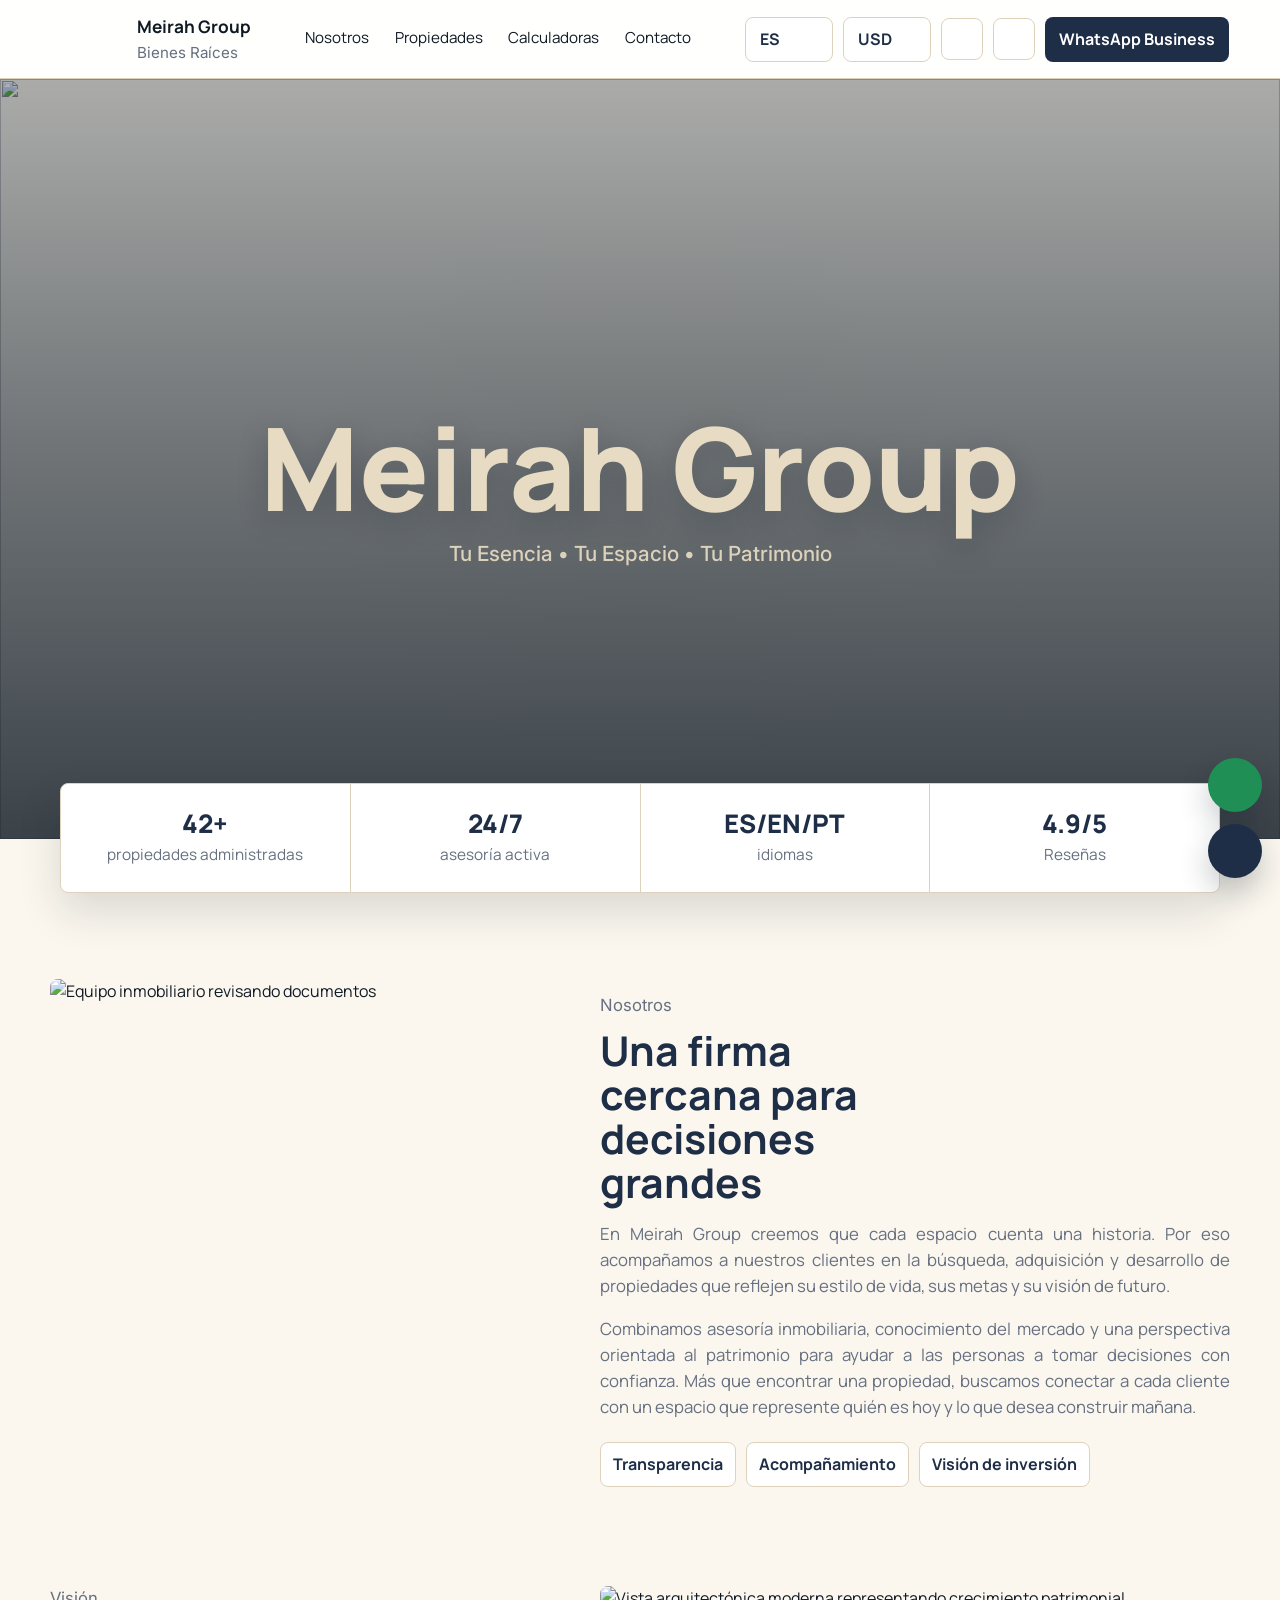
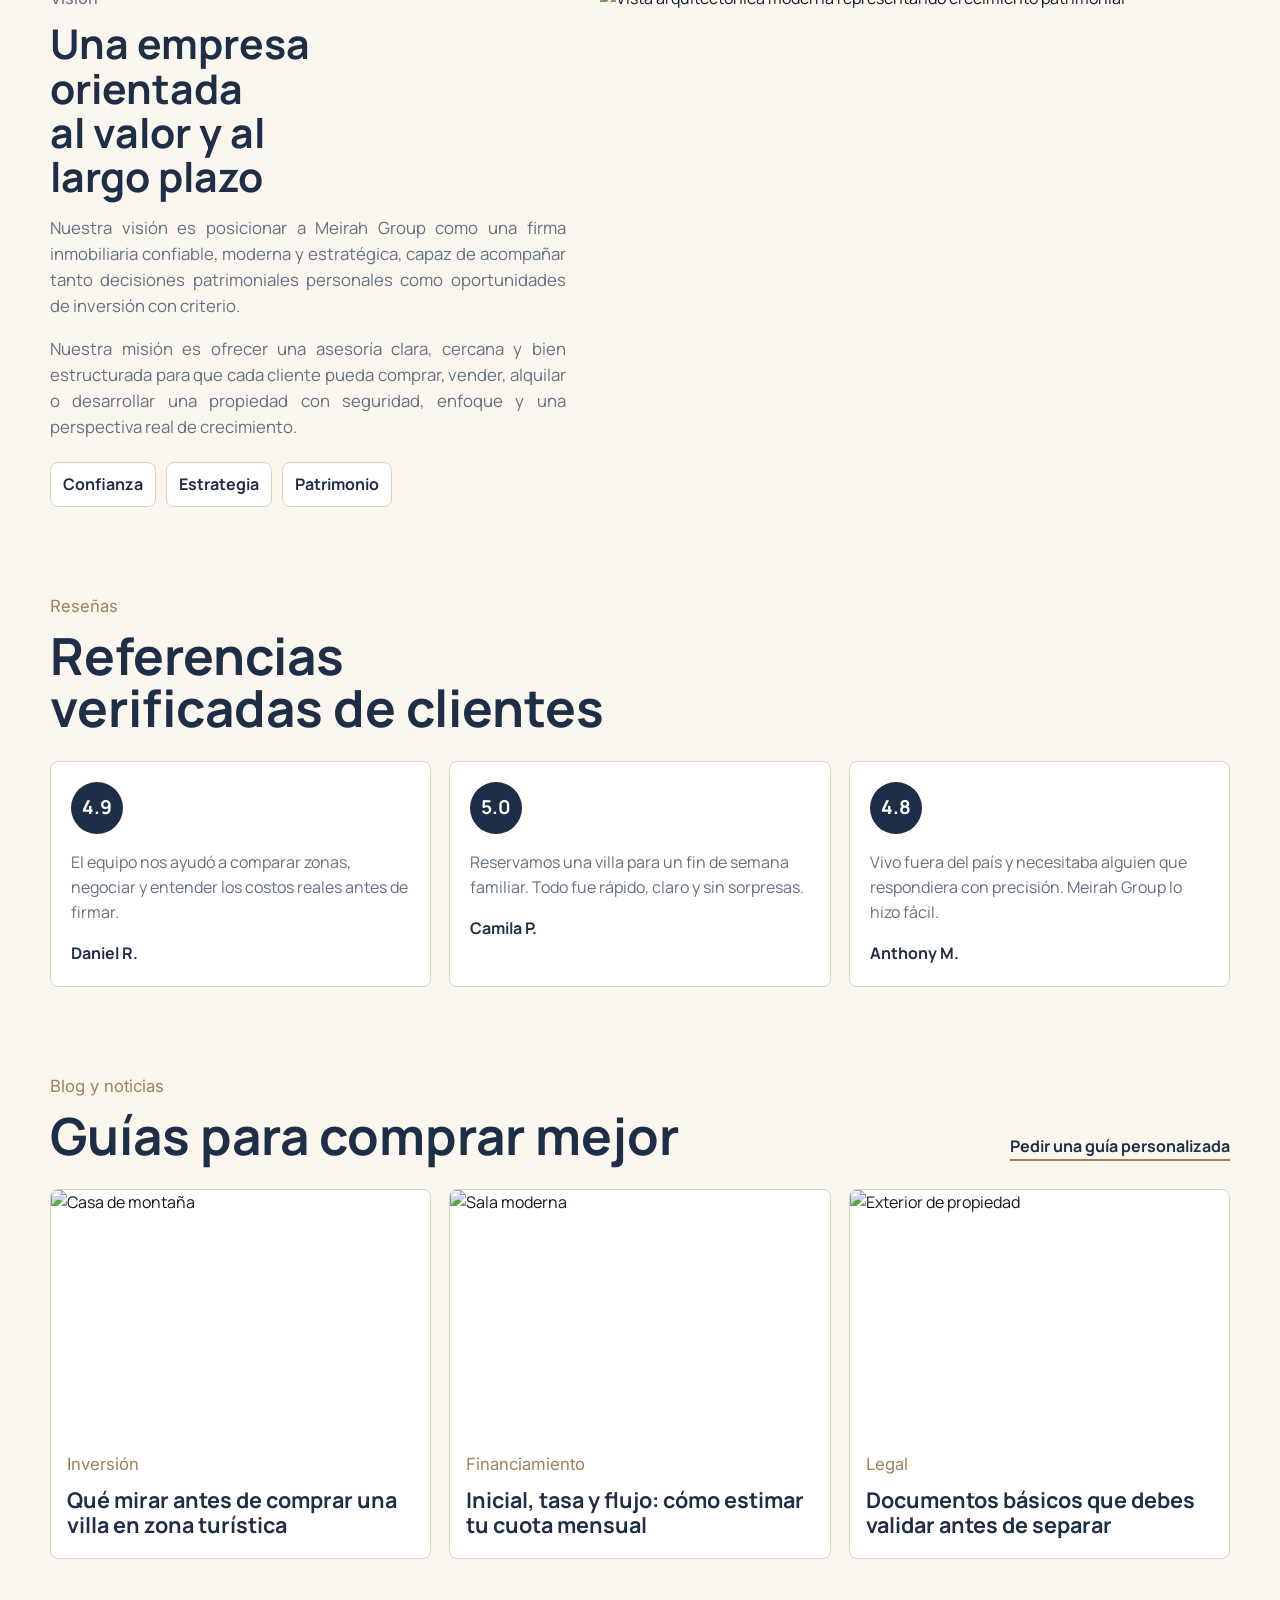
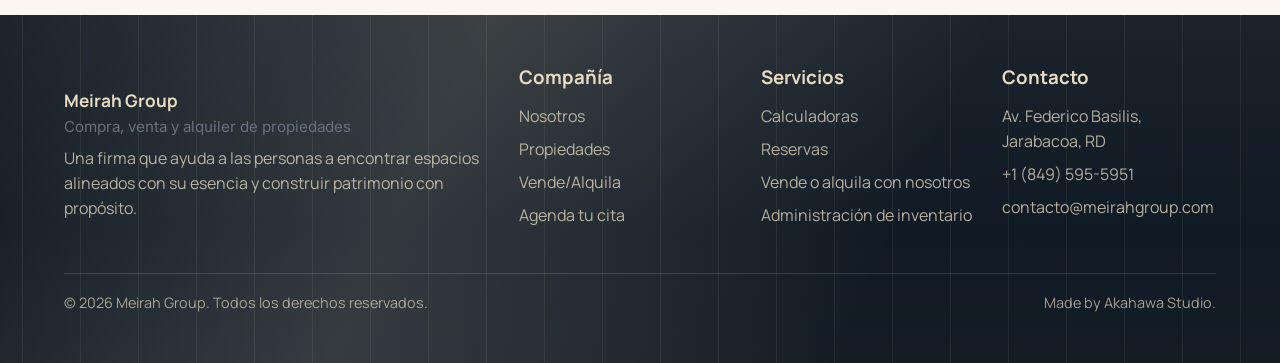
==== commit 9a4db5c3: "Add files via upload" ====
--- a/index.html
+++ b/index.html
@@ -1,4 +1,4 @@
-<!doctype html>
+﻿<!doctype html>
 <html lang="es">
   <head>
     <meta charset="UTF-8" />
@@ -15,20 +15,28 @@
       href="https://fonts.googleapis.com/css2?family=Inter:wght@400;500;600;700&family=Manrope:wght@500;600;700;800&display=swap"
       rel="stylesheet"
     />
-    <link rel="icon" href="./assets/brand/logo-meirahgroup-black.png" type="image/png" />
+    <link
+      id="siteFavicon"
+      rel="icon"
+      href="assets/brand/meirahgroup-black-favicon.svg"
+      data-favicon-light="assets/brand/meirahgroup-black-favicon.svg"
+      data-favicon-dark="assets/brand/meirahgroup-white-favicon.svg"
+      type="image/svg+xml"
+    />
     <link rel="stylesheet" href="styles.css" />
     <script async src="https://unpkg.com/lucide@latest/dist/umd/lucide.min.js" onload="window.lucide?.createIcons()"></script>
     <script defer src="script.js"></script>
   </head>
-  <body>
+  <body data-page-mode="home">
     <header class="site-header" id="top">
       <a class="brand" href="#top" aria-label="Meirah Group inicio">
         <span class="brand-mark" aria-hidden="true">
           <img
-            src="assets/brand/logo-meirahgroup-black.png"
+            src="assets/brand/logo-meirahgroup-black.svg"
             alt=""
-            data-logo-light="assets/brand/logo-meirahgroup-black.png"
-            data-logo-dark="assets/brand/logo-meirahgroup-white.png"
+            data-logo-light="assets/brand/logo-meirahgroup-black.svg"
+            data-logo-dark="assets/brand/logo-meirahgroup-white.svg"
+            data-logo-fallback="assets/brand/1.png"
           />
         </span>
         <span>
@@ -38,12 +46,32 @@
       </a>
 
       <nav class="main-nav" aria-label="Principal">
-        <a href="#properties" data-i18n="navProperties">Propiedades</a>
-        <a href="#financing" data-i18n="navFinancing">Calculadoras</a>
-        <a href="#owners" data-i18n="navOwners">Vende/Alquila</a>
-        <a href="#appointments" data-i18n="navAppointment">Agenda tu cita</a>
-        <a href="#about" data-i18n="navAbout">Sobre nosotros</a>
-        <a href="#contact" data-i18n="navContact">Contacto</a>
+        <div class="nav-dropdown">
+          <a class="nav-dropdown-toggle" id="navAboutLink" href="#about" data-i18n="navAbout">Nosotros</a>
+          <div class="nav-dropdown-menu" aria-label="Opciones de nosotros">
+            <a id="navReviewsLink" href="#reviews">Reseñas</a>
+            <a id="navBlogLink" href="#blog">Blog y noticias</a>
+          </div>
+        </div>
+        <a id="navPropertiesLink" href="#properties" data-i18n="navProperties">Propiedades</a>
+        <div class="nav-dropdown">
+          <a class="nav-dropdown-toggle" id="navFinancingLink" href="#financing" data-i18n="navFinancing">Calculadoras</a>
+          <div class="nav-dropdown-menu" aria-label="Opciones de calculadoras">
+            <a href="#financing" data-nav-calculator="mortgage">Calculadora hipotecaria</a>
+            <a href="#financing" data-nav-calculator="refinance">Calculadora de refinanciación</a>
+            <a href="#financing" data-nav-calculator="affordability">Calculadora de asequibilidad</a>
+            <a href="#financing" data-nav-calculator="rentbuy">Alquilar vs. comprar</a>
+            <!-- Auto-cobro oculto temporalmente hasta implementar la pasarela real. -->
+            <!-- <a href="#financing" data-nav-calculator="autopay">Auto-cobro</a> -->
+          </div>
+        </div>
+        <div class="nav-dropdown">
+          <a class="nav-dropdown-toggle" id="navContactLink" href="#contact" data-i18n="navContact">Contacto</a>
+          <div class="nav-dropdown-menu" aria-label="Opciones de contacto">
+            <a id="navContactMenuLink" href="#contact" data-i18n="navContact">Contacto</a>
+            <a id="navAppointmentLink" href="#appointments" data-i18n="navAppointment">Agenda tu cita</a>
+          </div>
+        </div>
       </nav>
 
       <div class="header-actions">
@@ -95,7 +123,7 @@
         </button>
         <a
           class="header-phone"
-          href="https://wa.me/18293935951?text=Hola%20Meirah%20Group%2C%20quiero%20informaci%C3%B3n."
+          href="https://wa.me/18495955951?text=Hola%20Meirah%20Group%2C%20quiero%20informaci%C3%B3n."
           target="_blank"
           rel="noreferrer"
         >
@@ -123,7 +151,7 @@
       <section class="trust-band" aria-label="Indicadores">
         <div>
           <strong>42+</strong>
-          <span data-i18n="statProperties">propiedades curadas</span>
+          <span data-i18n="statProperties">propiedades administradas</span>
         </div>
         <div>
           <strong>24/7</strong>
@@ -135,14 +163,14 @@
         </div>
         <div>
           <strong>4.9/5</strong>
-          <span data-i18n="statReviews">referencias verificadas</span>
+          <span data-i18n="statReviews">Reseñas</span>
         </div>
       </section>
 
       <section class="section filters-section" aria-labelledby="filters-title">
         <div class="section-heading">
           <p class="eyebrow" data-i18n="filtersEyebrow">Búsqueda inteligente</p>
-          <h2 id="filters-title" data-i18n="filtersTitle">Encuentra una propiedad que encaje con tu próximo paso</h2>
+          <h2 id="filters-title" data-i18n="filtersTitle">Encuentra tu propiedad</h2>
         </div>
 
         <form class="filters" id="propertyFilters">
@@ -151,8 +179,8 @@
             <select id="filterOperation">
               <option value="all" data-i18n="optionAll">Todas</option>
               <option value="sale" data-i18n="optionSale">Venta</option>
-              <option value="rent" data-i18n="optionRent">Alquiler</option>
-              <option value="night" data-i18n="optionNight">Alquiler x noche</option>
+              <option value="rent" data-i18n="optionRent">Renta larga</option>
+              <option value="night" data-i18n="optionNight">Renta corta</option>
             </select>
           </label>
           <label>
@@ -162,7 +190,8 @@
               <option value="Villa">Villa</option>
               <option value="Casa" data-i18n="typeHouse">Casa</option>
               <option value="Apartamento" data-i18n="typeApartment">Apartamento</option>
-              <option value="Solar" data-i18n="typeLand">Solar</option>
+              <option value="Terreno" data-i18n="typeLand">Terreno</option>
+              <option value="Finca" data-i18n="typeFarm">Finca</option>
             </select>
           </label>
           <label>
@@ -216,10 +245,12 @@
             <label class="compact-label">
               <span data-i18n="sortLabel">Ordenar</span>
               <select id="sortProperties">
-                <option value="featured" data-i18n="sortFeatured">Destacadas</option>
-                <option value="price-asc" data-i18n="sortPriceAsc">Precio menor</option>
-                <option value="price-desc" data-i18n="sortPriceDesc">Precio mayor</option>
-                <option value="area-desc" data-i18n="sortArea">Más m²</option>
+                <option value="price-asc" data-i18n="sortPriceAsc">Menor a mayor precio</option>
+                <option value="price-desc" data-i18n="sortPriceDesc">Mayor a menor precio</option>
+                <option value="area-asc" data-i18n="sortAreaAsc">Menor a mayor m²</option>
+                <option value="area-desc" data-i18n="sortAreaDesc">Mayor a menor m²</option>
+                <option value="featured" data-i18n="sortFeatured">Destacados</option>
+                <option value="recent" data-i18n="sortRecent">Recientes</option>
               </select>
             </label>
             <button class="button button-light" id="showFavorites" type="button">
@@ -236,7 +267,7 @@
       <section class="section split-section" id="financing" aria-labelledby="financing-title">
         <div class="section-heading">
           <p class="eyebrow" data-i18n="financeEyebrow">Compra con claridad</p>
-          <h2 id="financing-title" data-i18n="financeTitle">Calculadoras financieras para decidir mejor</h2>
+          <h2 id="financing-title" data-i18n="financeTitle">Calculadoras financieras</h2>
         </div>
         <div class="calculator-layout">
           <aside class="calculator-menu" aria-label="Calculadoras">
@@ -269,6 +300,7 @@
                 <small data-i18n="rentBuyCardCopy">Estima cuando tiene sentido comprar o alquilar.</small>
               </span>
             </button>
+            <!-- Auto-cobro oculto temporalmente hasta implementar la pasarela real.
             <button class="calculator-card" type="button" data-calculator="autopay">
               <i data-lucide="credit-card"></i>
               <span>
@@ -276,6 +308,7 @@
                 <small data-i18n="autopayCardCopy">Genera un calendario de pagos recurrentes.</small>
               </span>
             </button>
+            -->
           </aside>
 
           <div class="calculator-panels">
@@ -399,7 +432,8 @@
               <output class="finance-output" id="rentBuyOutput"></output>
             </form>
 
-            <form class="tool-panel calculator-panel" id="autopayForm" data-calculator-panel="autopay">
+            <!-- Auto-cobro oculto temporalmente hasta implementar la pasarela real. -->
+            <form class="tool-panel calculator-panel" id="autopayForm" data-calculator-panel="autopay" hidden>
               <h3 data-i18n="autopayTitle">Auto-cobro para pagos a plazos</h3>
               <div class="two-col">
                 <label>
@@ -432,10 +466,9 @@
       <section class="section reservation-section" id="reservations" aria-labelledby="reservations-title">
         <div class="reservation-copy">
           <p class="eyebrow" data-i18n="reservationEyebrow">Alquileres y estadías</p>
-          <h2 id="reservations-title" data-i18n="reservationTitle">Reservas tipo villa o Airbnb con confirmación rápida</h2>
+          <h2 id="reservations-title" data-i18n="reservationTitle">reserva fácil con confirmación rápida</h2>
           <p data-i18n="reservationCopy">
-            Las propiedades de alquiler muestran tarifa por noche, disponibilidad de referencia, cálculo de cargos y
-            envío directo al equipo para cerrar por WhatsApp o llamada.
+            Disponibilidad de renta corta y larga, cálculo de cargos, seguimiento de procesos y solicitud para una experiencia fluida.
           </p>
         </div>
         <div class="reservation-preview" id="reservationPreview"></div>
@@ -446,7 +479,7 @@
           <p class="eyebrow" data-i18n="ownersEyebrow">Para propietarios</p>
           <h2 id="owners-title" data-i18n="ownersTitle">Vendemos o alquilamos tu propiedad como tu agente inmobiliario</h2>
           <p data-i18n="ownersCopy">
-            Si tienes una casa, villa, apartamento, solar, finca o local, Meirah Group puede representarte con estrategia
+            Si tienes una casa, villa, apartamento, terreno, finca o local, Meirah Group puede representarte con estrategia
             de precio, fotos, promoción, filtros de clientes, visitas, negociación y seguimiento hasta el cierre.
           </p>
           <div class="owners-actions">
@@ -456,7 +489,7 @@
             </a>
             <a
               class="button button-light"
-              href="https://wa.me/18293935951?text=Hola%20Meirah%20Group%2C%20quiero%20que%20eval%C3%BAen%20mi%20propiedad%20para%20venta%20o%20alquiler."
+              href="https://wa.me/18495955951?text=Hola%20Meirah%20Group%2C%20quiero%20que%20eval%C3%BAen%20mi%20propiedad%20para%20venta%20o%20alquiler."
               target="_blank"
               rel="noreferrer"
             >
@@ -473,12 +506,12 @@
           </article>
           <article>
             <i data-lucide="calendar-check"></i>
-            <h3 data-i18n="ownersRentTitle">Gestión para alquiler</h3>
-            <p data-i18n="ownersRentCopy">Promoción para alquiler fijo o turístico, reservas, disponibilidad y perfilado de clientes.</p>
+            <h3 data-i18n="ownersRentTitle">Gestión para renta</h3>
+            <p data-i18n="ownersRentCopy">Promoción para renta corta y larga, reservas, disponibilidad y perfilado de clientes.</p>
           </article>
           <article>
             <i data-lucide="map"></i>
-            <h3 data-i18n="ownersLandTitle">Solares y terrenos</h3>
+            <h3 data-i18n="ownersLandTitle">Terrenos y fincas</h3>
             <p data-i18n="ownersLandCopy">Presentamos potencial de uso, accesos, servicios cercanos y datos clave de inversión.</p>
           </article>
           <article>
@@ -490,156 +523,261 @@
       </section>
 
       <section class="section appointment-section" id="appointments" aria-labelledby="appointments-title">
-        <div class="section-heading appointment-copy">
-          <p class="eyebrow" data-i18n="appointmentEyebrow">Atención personalizada</p>
-          <h2 id="appointments-title" data-i18n="appointmentTitle">Agenda tu cita</h2>
-          <p data-i18n="appointmentCopy">
-            Elige el motivo, la modalidad y el horario que mejor te convenga. El equipo recibirá todos los detalles
-            para preparar la conversación antes de contactarte.
-          </p>
+        <div class="appointment-intro-row">
+          <div class="section-heading appointment-copy">
+            <p class="eyebrow" data-i18n="appointmentEyebrow">Atención personalizada</p>
+            <h2 id="appointments-title" data-i18n="appointmentTitle">Agenda tu cita</h2>
+            <p data-i18n="appointmentCopy">
+              Elige el motivo, la modalidad y el horario que mejor te convenga. El equipo recibirá todos los detalles
+              para preparar la conversación antes de contactarte.
+            </p>
+          </div>
+
+          <aside class="appointment-note-card" aria-label="Información de privacidad">
+            <span class="appointment-note-icon"><i data-lucide="shield-check"></i></span>
+            <span class="appointment-note-copy">
+              <strong data-i18n="appointmentPrivacyTitle">Seguro y confidencial</strong>
+              <small data-i18n="appointmentPrivacyCopy">Tu información está protegida.</small>
+            </span>
+          </aside>
         </div>
 
         <div class="appointment-system">
-          <form class="appointment-form" id="appointmentForm">
-            <fieldset class="appointment-step">
-              <legend data-i18n="appointmentTypeTitle">¿Qué necesitas?</legend>
-              <div class="appointment-choice-grid appointment-type-grid">
-                <label class="appointment-choice">
-                  <input type="radio" name="appointmentType" value="buy" checked />
-                  <i data-lucide="key-round"></i>
-                  <span data-i18n="appointmentTypeBuy">Comprar</span>
-                </label>
-                <label class="appointment-choice">
-                  <input type="radio" name="appointmentType" value="sell" />
-                  <i data-lucide="badge-dollar-sign"></i>
-                  <span data-i18n="appointmentTypeSell">Vender</span>
-                </label>
-                <label class="appointment-choice">
-                  <input type="radio" name="appointmentType" value="rent" />
-                  <i data-lucide="house"></i>
-                  <span data-i18n="appointmentTypeRent">Alquilar</span>
-                </label>
-                <label class="appointment-choice">
-                  <input type="radio" name="appointmentType" value="invest" />
-                  <i data-lucide="chart-no-axes-combined"></i>
-                  <span data-i18n="appointmentTypeInvest">Invertir</span>
-                </label>
-                <label class="appointment-choice">
-                  <input type="radio" name="appointmentType" value="visit" />
-                  <i data-lucide="map-pinned"></i>
-                  <span data-i18n="appointmentTypeVisit">Visitar propiedad</span>
-                </label>
-              </div>
-            </fieldset>
-
-            <fieldset class="appointment-step">
-              <legend data-i18n="appointmentModeTitle">Modalidad</legend>
-              <div class="appointment-choice-grid appointment-mode-grid">
-                <label class="appointment-choice">
-                  <input type="radio" name="appointmentMode" value="whatsapp" checked />
-                  <i data-lucide="message-circle"></i>
-                  <span>WhatsApp</span>
-                </label>
-                <label class="appointment-choice">
-                  <input type="radio" name="appointmentMode" value="call" />
-                  <i data-lucide="phone"></i>
-                  <span data-i18n="appointmentModeCall">Llamada</span>
-                </label>
-                <label class="appointment-choice">
-                  <input type="radio" name="appointmentMode" value="video" />
-                  <i data-lucide="video"></i>
-                  <span data-i18n="appointmentModeVideo">Videollamada</span>
-                </label>
-                <label class="appointment-choice">
-                  <input type="radio" name="appointmentMode" value="in-person" />
-                  <i data-lucide="users"></i>
-                  <span data-i18n="appointmentModeInPerson">Presencial</span>
-                </label>
-              </div>
-            </fieldset>
-
-            <fieldset class="appointment-step appointment-staff-step">
-              <legend data-i18n="appointmentAdvisorTitle">Selecciona tu agente</legend>
-              <div class="appointment-staff-selector" id="appointmentStaffSelector"></div>
-              <input id="appointmentAdvisor" name="appointmentAdvisor" type="hidden" required />
-              <p class="appointment-staff-hint" id="appointmentStaffHint" data-i18n="appointmentAdvisorHint">
-                El calendario mostrará únicamente la disponibilidad del agente elegido.
-              </p>
-            </fieldset>
-
-            <div class="appointment-date-layout">
-              <section class="appointment-calendar" aria-labelledby="appointment-calendar-title">
-                <div class="appointment-calendar-header">
-                  <button class="icon-button" id="appointmentPrevMonth" type="button" aria-label="Mes anterior">
-                    <i data-lucide="chevron-left"></i>
-                  </button>
-                  <h3 id="appointment-calendar-title">Mes</h3>
-                  <button class="icon-button" id="appointmentNextMonth" type="button" aria-label="Mes siguiente">
-                    <i data-lucide="chevron-right"></i>
-                  </button>
+          <form class="appointment-form appointment-form-compact" id="appointmentForm">
+            <div class="appointment-top-grid">
+              <section class="appointment-selector-card" data-appointment-selector-card="type">
+                <button
+                  class="appointment-selector-toggle"
+                  type="button"
+                  data-appointment-toggle="type"
+                  aria-expanded="false"
+                  aria-controls="appointmentTypePanel"
+                >
+                  <span class="appointment-selector-icon"><i data-lucide="tags"></i></span>
+                  <span class="appointment-selector-copy">
+                    <small><span class="appointment-step-number">1.</span> <span data-i18n="appointmentTypeTitle">¿Qué necesitas?</span></small>
+                    <strong id="appointmentTypeValue">Comprar</strong>
+                  </span>
+                  <i data-lucide="chevron-down"></i>
+                </button>
+
+                <div class="appointment-selector-panel" id="appointmentTypePanel" hidden>
+                  <div class="appointment-choice-grid appointment-type-grid">
+                    <label class="appointment-choice">
+                      <input type="radio" name="appointmentType" value="buy" checked />
+                      <i data-lucide="key-round"></i>
+                      <span data-i18n="appointmentTypeBuy">Comprar</span>
+                    </label>
+                    <label class="appointment-choice">
+                      <input type="radio" name="appointmentType" value="sell" />
+                      <i data-lucide="badge-dollar-sign"></i>
+                      <span data-i18n="appointmentTypeSell">Vender</span>
+                    </label>
+                    <label class="appointment-choice">
+                      <input type="radio" name="appointmentType" value="rent" />
+                      <i data-lucide="house"></i>
+                      <span data-i18n="appointmentTypeRent">Alquilar</span>
+                    </label>
+                    <label class="appointment-choice">
+                      <input type="radio" name="appointmentType" value="invest" />
+                      <i data-lucide="chart-no-axes-combined"></i>
+                      <span data-i18n="appointmentTypeInvest">Invertir</span>
+                    </label>
+                    <label class="appointment-choice">
+                      <input type="radio" name="appointmentType" value="visit" />
+                      <i data-lucide="map-pinned"></i>
+                      <span data-i18n="appointmentTypeVisit">Visitar propiedad</span>
+                    </label>
+                  </div>
                 </div>
-                <div class="appointment-weekdays" id="appointmentWeekdays" aria-hidden="true"></div>
-                <div class="appointment-calendar-grid" id="appointmentCalendarGrid"></div>
-                <p class="appointment-calendar-hint" data-i18n="appointmentCalendarHint">
-                  Los días deshabilitados no están disponibles para citas.
-                </p>
               </section>
 
-              <section class="appointment-times" aria-labelledby="appointment-times-title">
-                <div>
-                  <p class="eyebrow" data-i18n="appointmentTimeEyebrow">Disponibilidad</p>
-                  <h3 id="appointment-times-title" data-i18n="appointmentTimeTitle">Selecciona un horario</h3>
-                  <p id="appointmentSelectedDate" data-i18n="appointmentSelectDate">Primero selecciona una fecha.</p>
+              <section class="appointment-selector-card" data-appointment-selector-card="mode">
+                <button
+                  class="appointment-selector-toggle"
+                  type="button"
+                  data-appointment-toggle="mode"
+                  aria-expanded="false"
+                  aria-controls="appointmentModePanel"
+                >
+                  <span class="appointment-selector-icon"><i data-lucide="phone-call"></i></span>
+                  <span class="appointment-selector-copy">
+                    <small><span class="appointment-step-number">2.</span> <span data-i18n="appointmentModeTitle">Modalidad</span></small>
+                    <strong id="appointmentModeValue">WhatsApp</strong>
+                  </span>
+                  <i data-lucide="chevron-down"></i>
+                </button>
+
+                <div class="appointment-selector-panel" id="appointmentModePanel" hidden>
+                  <div class="appointment-choice-grid appointment-mode-grid">
+                    <label class="appointment-choice">
+                      <input type="radio" name="appointmentMode" value="whatsapp" checked />
+                      <i data-lucide="message-circle"></i>
+                      <span>WhatsApp</span>
+                    </label>
+                    <label class="appointment-choice">
+                      <input type="radio" name="appointmentMode" value="call" />
+                      <i data-lucide="phone"></i>
+                      <span data-i18n="appointmentModeCall">Llamada</span>
+                    </label>
+                    <label class="appointment-choice">
+                      <input type="radio" name="appointmentMode" value="video" />
+                      <i data-lucide="video"></i>
+                      <span data-i18n="appointmentModeVideo">Videollamada</span>
+                    </label>
+                    <label class="appointment-choice">
+                      <input type="radio" name="appointmentMode" value="in-person" />
+                      <i data-lucide="users"></i>
+                      <span data-i18n="appointmentModeInPerson">Presencial</span>
+                    </label>
+                  </div>
                 </div>
-                <div class="appointment-time-grid" id="appointmentTimeSlots"></div>
+              </section>
+
+              <section class="appointment-selector-card" data-appointment-selector-card="advisor">
+                <button
+                  class="appointment-selector-toggle"
+                  type="button"
+                  data-appointment-toggle="advisor"
+                  aria-expanded="false"
+                  aria-controls="appointmentAdvisorPanel"
+                >
+                  <span class="appointment-selector-icon"><i data-lucide="user-round"></i></span>
+                  <span class="appointment-selector-copy">
+                    <small><span class="appointment-step-number">3.</span> <span data-i18n="appointmentAdvisor">Agente</span></small>
+                    <strong id="appointmentAdvisorValue" class="is-placeholder" data-i18n="appointmentSelectAgentPlaceholder">Selecciona un agente</strong>
+                  </span>
+                  <i data-lucide="chevron-down"></i>
+                </button>
+
+                <div class="appointment-selector-panel" id="appointmentAdvisorPanel" hidden>
+                  <div class="appointment-staff-selector" id="appointmentStaffSelector"></div>
+                  <input id="appointmentAdvisor" name="appointmentAdvisor" type="hidden" required />
+                  <p class="appointment-staff-hint" id="appointmentStaffHint" data-i18n="appointmentAdvisorHint">
+                    El calendario mostrará únicamente la disponibilidad del agente elegido.
+                  </p>
+                </div>
               </section>
             </div>
 
-            <div class="appointment-details-grid">
-              <label>
-                <span data-i18n="appointmentName">Nombre completo</span>
-                <input id="appointmentName" type="text" required autocomplete="name" placeholder="Tu nombre completo" data-i18n-placeholder="appointmentNamePlaceholder" />
-              </label>
-              <label>
-                <span data-i18n="appointmentPhone">Teléfono o WhatsApp</span>
-                <input id="appointmentPhone" type="tel" required autocomplete="tel" placeholder="+1 829 000 0000" />
-              </label>
-              <label>
-                <span data-i18n="appointmentEmail">Correo electrónico (opcional)</span>
-                <input id="appointmentEmail" type="email" autocomplete="email" placeholder="tu@email.com" />
-              </label>
-              <label class="appointment-message-field">
-                <span data-i18n="appointmentMessage">Mensaje adicional</span>
-                <textarea
-                  id="appointmentMessage"
-                  rows="4"
-                  placeholder="Cuéntanos qué propiedad o tema deseas tratar"
-                  data-i18n-placeholder="appointmentMessagePlaceholder"
-                ></textarea>
-              </label>
+            <div class="appointment-main-grid">
+              <div class="appointment-sidebar appointment-sidebar-primary">
+                <section class="appointment-card appointment-details-card" aria-labelledby="appointment-details-title">
+                  <div class="appointment-card-header">
+                    <div>
+                      <h3 id="appointment-details-title">
+                        <span class="appointment-step-number">5.</span>
+                        <span data-i18n="appointmentDetailsTitle">Tus datos</span>
+                      </h3>
+                      <p class="appointment-card-copy" data-i18n="appointmentDetailsCopy">Completa tu información</p>
+                    </div>
+                  </div>
+
+                  <div class="appointment-details-grid">
+                    <label>
+                      <span data-i18n="appointmentName">Nombre completo</span>
+                      <input id="appointmentName" type="text" required autocomplete="name" placeholder="Tu nombre completo" data-i18n-placeholder="appointmentNamePlaceholder" />
+                    </label>
+                    <label>
+                      <span data-i18n="appointmentPhone">Teléfono o WhatsApp</span>
+                      <input id="appointmentPhone" type="tel" required autocomplete="tel" placeholder="+1 829 000 0000" />
+                    </label>
+                    <label>
+                      <span data-i18n="appointmentEmail">Correo electrónico (opcional)</span>
+                      <input id="appointmentEmail" type="email" autocomplete="email" placeholder="tu@email.com" />
+                    </label>
+                    <label class="appointment-message-field">
+                      <span data-i18n="appointmentMessage">Mensaje adicional</span>
+                      <textarea
+                        id="appointmentMessage"
+                        rows="4"
+                        placeholder="Cuéntanos qué propiedad o tema deseas tratar"
+                        data-i18n-placeholder="appointmentMessagePlaceholder"
+                      ></textarea>
+                    </label>
+                  </div>
+                </section>
+
+                <section class="appointment-card appointment-summary-card" aria-labelledby="appointment-summary-title">
+                  <div class="appointment-card-header">
+                    <div>
+                      <h3 id="appointment-summary-title" data-i18n="appointmentSummaryTitle">Resumen de tu cita</h3>
+                    </div>
+                  </div>
+                  <div class="appointment-summary-grid" id="appointmentSummaryGrid"></div>
+                </section>
+              </div>
+
+              <div class="appointment-sidebar appointment-sidebar-secondary">
+                <section class="appointment-card appointment-schedule-card" aria-labelledby="appointmentScheduleHeading">
+                  <div class="appointment-card-header">
+                    <div>
+                      <h3 id="appointmentScheduleHeading">
+                        <span class="appointment-step-number">4.</span>
+                        <span data-i18n="appointmentScheduleTitle">Selecciona fecha y hora</span>
+                      </h3>
+                      <p class="appointment-card-copy" id="appointmentScheduleMeta">Selecciona un agente para ver disponibilidad</p>
+                    </div>
+                    <span class="appointment-duration-chip" id="appointmentDurationChip">--</span>
+                  </div>
+
+                  <div class="appointment-date-layout">
+                    <section class="appointment-calendar" aria-labelledby="appointment-calendar-title">
+                      <div class="appointment-calendar-header">
+                        <button class="icon-button" id="appointmentPrevMonth" type="button" aria-label="Mes anterior">
+                          <i data-lucide="chevron-left"></i>
+                        </button>
+                        <h3 id="appointment-calendar-title">Mes</h3>
+                        <button class="icon-button" id="appointmentNextMonth" type="button" aria-label="Mes siguiente">
+                          <i data-lucide="chevron-right"></i>
+                        </button>
+                      </div>
+                      <div class="appointment-weekdays" id="appointmentWeekdays" aria-hidden="true"></div>
+                      <div class="appointment-calendar-grid" id="appointmentCalendarGrid"></div>
+                      <p class="appointment-calendar-hint" data-i18n="appointmentCalendarHint">
+                        Los días deshabilitados no están disponibles para citas.
+                      </p>
+                    </section>
+
+                    <section class="appointment-times" aria-labelledby="appointment-times-title">
+                      <div class="appointment-times-header">
+                        <h3 id="appointment-times-title" data-i18n="appointmentTimeTitle">Selecciona un horario</h3>
+                        <p id="appointmentSelectedDate" data-i18n="appointmentSelectDate">Primero selecciona una fecha.</p>
+                      </div>
+                      <div class="appointment-time-grid" id="appointmentTimeSlots"></div>
+                    </section>
+                  </div>
+                </section>
+
+                <aside class="appointment-confirmation" id="appointmentConfirmation" hidden aria-live="polite">
+                  <div class="appointment-confirmation-icon"><i data-lucide="circle-check-big"></i></div>
+                  <div>
+                    <p class="eyebrow" data-i18n="appointmentConfirmedEyebrow">Cita registrada</p>
+                    <h3 data-i18n="appointmentConfirmedTitle">Tu solicitud está lista</h3>
+                    <div class="appointment-confirmation-summary" id="appointmentConfirmationSummary"></div>
+                  </div>
+                  <a class="button button-primary" id="appointmentWhatsApp" href="#" target="_blank" rel="noreferrer">
+                    <i data-lucide="message-circle"></i>
+                    <span data-i18n="appointmentSendWhatsApp">Enviar resumen por WhatsApp</span>
+                  </a>
+                </aside>
+              </div>
             </div>
 
-            <div class="appointment-submit-row">
+            <div class="appointment-footer-bar">
               <p id="appointmentValidation" role="alert" aria-live="polite"></p>
-              <button class="button button-primary" type="submit">
-                <i data-lucide="calendar-check-2"></i>
-                <span data-i18n="appointmentConfirm">Confirmar cita</span>
-              </button>
+              <div class="appointment-submit-row">
+                <button class="button button-light appointment-back-button" id="appointmentBackButton" type="button">
+                  <i data-lucide="arrow-left"></i>
+                  <span data-i18n="appointmentBack">Volver</span>
+                </button>
+                <button class="button button-primary" type="submit">
+                  <i data-lucide="calendar-check-2"></i>
+                  <span data-i18n="appointmentConfirm">Confirmar cita</span>
+                </button>
+              </div>
             </div>
           </form>
-
-          <aside class="appointment-confirmation" id="appointmentConfirmation" hidden aria-live="polite">
-            <div class="appointment-confirmation-icon"><i data-lucide="circle-check-big"></i></div>
-            <div>
-              <p class="eyebrow" data-i18n="appointmentConfirmedEyebrow">Cita registrada</p>
-              <h3 data-i18n="appointmentConfirmedTitle">Tu solicitud está lista</h3>
-              <div class="appointment-confirmation-summary" id="appointmentConfirmationSummary"></div>
-            </div>
-            <a class="button button-primary" id="appointmentWhatsApp" href="#" target="_blank" rel="noreferrer">
-              <i data-lucide="message-circle"></i>
-              <span data-i18n="appointmentSendWhatsApp">Enviar resumen por WhatsApp</span>
-            </a>
-          </aside>
         </div>
       </section>
 
@@ -651,7 +789,7 @@
           />
         </div>
         <div class="about-copy">
-          <p class="eyebrow" data-i18n="aboutEyebrow">Nuestra historia</p>
+          <p class="eyebrow" data-i18n="aboutEyebrow">Nosotros</p>
           <h2 id="about-title" data-i18n="aboutTitle">Una firma cercana para decisiones grandes</h2>
           <p data-i18n="aboutTextOne">
             Meirah Group nace en Jarabacoa con una idea simple: que comprar, vender o reservar una propiedad no se
@@ -669,10 +807,36 @@
         </div>
       </section>
 
-      <section class="section reviews-section" aria-labelledby="reviews-title">
+      <section class="section vision-section" id="vision" aria-labelledby="vision-title">
+        <div class="vision-copy">
+          <p class="eyebrow" data-i18n="visionEyebrow">Visión</p>
+          <h2 id="vision-title" data-i18n="visionTitle">Una empresa orientada al valor y al largo plazo</h2>
+          <p data-i18n="visionTextOne">
+            Nuestra visión es posicionar a Meirah Group como una firma inmobiliaria confiable, moderna y estratégica,
+            capaz de acompañar tanto decisiones patrimoniales personales como oportunidades de inversión con criterio.
+          </p>
+          <p data-i18n="visionTextTwo">
+            Nuestra misión es ofrecer una asesoría clara, cercana y bien estructurada para que cada cliente pueda
+            comprar, vender, alquilar o desarrollar una propiedad con seguridad, enfoque y una perspectiva real de crecimiento.
+          </p>
+          <div class="about-values vision-values">
+            <span data-i18n="visionValueOne">Confianza</span>
+            <span data-i18n="visionValueTwo">Estrategia</span>
+            <span data-i18n="visionValueThree">Patrimonio</span>
+          </div>
+        </div>
+        <div class="vision-image">
+          <img
+            src="https://images.unsplash.com/photo-1460317442991-0ec209397118?auto=format&fit=crop&w=1300&q=80"
+            alt="Vista arquitectónica moderna representando crecimiento patrimonial"
+          />
+        </div>
+      </section>
+
+      <section class="section reviews-section" id="reviews" aria-labelledby="reviews-title">
         <div class="section-heading">
-          <p class="eyebrow" data-i18n="reviewsEyebrow">Referencias</p>
-          <h2 id="reviews-title" data-i18n="reviewsTitle">Clientes que ya dieron el paso</h2>
+          <p class="eyebrow" data-i18n="reviewsEyebrow">Reseñas</p>
+          <h2 id="reviews-title" data-i18n="reviewsTitle">Referencias verificadas de clientes</h2>
         </div>
         <div class="review-grid">
           <article class="review-card">
@@ -699,7 +863,7 @@
         </div>
       </section>
 
-      <section class="section blog-section" aria-labelledby="blog-title">
+      <section class="section blog-section" id="blog" aria-labelledby="blog-title">
         <div class="section-heading row-heading">
           <div>
             <p class="eyebrow" data-i18n="blogEyebrow">Blog y noticias</p>
@@ -785,10 +949,10 @@
           <h2 id="contact-title" data-i18n="contactTitle">Cuéntanos qué buscas y te contactamos</h2>
           <ul class="contact-list">
             <li><i data-lucide="map-pin"></i> Av. Federico Basilis, Jarabacoa, La Vega, RD</li>
-            <li><i data-lucide="phone"></i> +1 (829) 393-5951</li>
+            <li><i data-lucide="phone"></i> +1 (849) 595-5951</li>
             <li><i data-lucide="mail"></i> contacto@meirahgroup.com</li>
-            <li><i data-lucide="clock"></i> Lun - Sab, 9:00 AM - 5:00 PM</li>
-            <li><i data-lucide="bot"></i> <span data-i18n="aiAdvisory">Asesoría IA 24/7.</span></li>
+            <li><i data-lucide="clock"></i> <span data-i18n="contactHours">Lunes a viernes 9 a.m. - 5 p.m. | Sábados citas previas.</span></li>
+            <li><i data-lucide="bot"></i> <span data-i18n="aiAdvisory">ChatBOT 24/7</span></li>
           </ul>
         </div>
         <form class="lead-form" id="leadForm">
@@ -864,16 +1028,17 @@
                 <option>Villa</option>
                 <option>Casa</option>
                 <option>Apartamento</option>
-                <option>Solar</option>
+                <option>Terreno</option>
+                <option>Finca</option>
               </select>
             </label>
             <label>
               <span data-i18n="adminOperation">Operación</span>
               <select id="adminOperationInput">
                 <option value="sale">Venta</option>
-                <option value="rent">Alquiler</option>
-                <option value="rent-night">Alquiler x noche</option>
-                <option value="sale,rent">Venta y alquiler</option>
+                <option value="rent">Renta larga</option>
+                <option value="rent-night">Renta corta</option>
+                <option value="sale,rent">Venta y renta</option>
               </select>
             </label>
             <label>
@@ -905,10 +1070,14 @@
                 <input id="adminBathsInput" type="number" min="0" step="0.5" />
               </label>
               <label>
-                <span data-i18n="adminArea">m²</span>
+                <span data-i18n="adminArea">m² construcción</span>
                 <input id="adminAreaInput" type="number" min="0" />
               </label>
             </div>
+            <label>
+              <span data-i18n="adminLotArea">m² terreno</span>
+              <input id="adminLotInput" type="number" min="0" />
+            </label>
             <label>
               <span data-i18n="adminZone">Zona</span>
               <input id="adminZoneInput" type="text" />
@@ -1162,7 +1331,7 @@
       <div>
         <a class="brand footer-brand" href="#top">
           <span class="brand-mark" aria-hidden="true">
-            <img src="assets/brand/logo-meirahgroup-white.png" alt="" />
+            <img src="assets/brand/logo-meirahgroup-white.svg" data-asset-path="assets/brand/logo-meirahgroup-white.svg" alt="" />
           </span>
           <span>
             <strong>Meirah Group</strong>
@@ -1170,16 +1339,15 @@
           </span>
         </a>
         <p data-i18n="footerCopy">
-          Asesoría inmobiliaria desde Jarabacoa para clientes locales, inversionistas y visitantes que buscan comprar,
-          vender o alquilar con confianza.
+          Una firma que ayuda a las personas a encontrar espacios alineados con su esencia y construir patrimonio con propósito.
         </p>
       </div>
       <div>
         <h3 data-i18n="footerCompany">Compañía</h3>
+        <a href="#about" data-i18n="navAbout">Nosotros</a>
+        <a href="#properties" data-i18n="navProperties">Propiedades</a>
         <a href="#owners" data-i18n="navOwners">Vende/Alquila</a>
         <a href="#appointments" data-i18n="navAppointment">Agenda tu cita</a>
-        <a href="#about" data-i18n="navAbout">Sobre nosotros</a>
-        <a href="#properties" data-i18n="navProperties">Propiedades</a>
       </div>
       <div>
         <h3 data-i18n="footerServices">Servicios</h3>
@@ -1191,14 +1359,18 @@
       <div>
         <h3 data-i18n="footerContact">Contacto</h3>
         <p>Av. Federico Basilis, Jarabacoa, RD</p>
-        <p>+1 (829) 393-5951</p>
-        <p>contacto@meirahgroup.com</p>
+        <p><a href="tel:+18495955951">+1 (849) 595-5951</a></p>
+        <p><a href="mailto:contacto@meirahgroup.com?subject=Consulta%20Meirah%20Group">contacto@meirahgroup.com</a></p>
+      </div>
+      <div class="site-footer-meta">
+        <p>&copy; 2026 Meirah Group. Todos los derechos reservados.</p>
+        <p>Made by Akahawa Studio.</p>
       </div>
     </footer>
 
     <a
       class="whatsapp-float"
-href="https://wa.me/18293935951?text=Hola%20Meirah%20Group%2C%20quiero%20informaci%C3%B3n%20sobre%20una%20propiedad."
+href="https://wa.me/18495955951?text=Hola%20Meirah%20Group%2C%20quiero%20informaci%C3%B3n%20sobre%20una%20propiedad."
       target="_blank"
       rel="noreferrer"
       aria-label="WhatsApp Meirah Group"
--- a/styles.css
+++ b/styles.css
@@ -672,12 +672,12 @@
 body[data-page-mode="properties"] .blog-section,
 body[data-page-mode="properties"] .split-section,
 body[data-page-mode="properties"] .appointment-section,
+body[data-page-mode="properties"] .member-section,
 body[data-page-mode="properties"] .contact-section {
   display: none !important;
 }
 
-body[data-page-mode="properties"] .owners-section,
-body[data-page-mode="properties"] .member-section {
+body[data-page-mode="properties"] .owners-section {
   margin-top: clamp(24px, 4vw, 36px);
 }
 
@@ -707,22 +707,29 @@
 body[data-page-mode="contact"] .split-section,
 body[data-page-mode="contact"] .reservation-section,
 body[data-page-mode="contact"] .owners-section,
-body[data-page-mode="contact"] .member-section,
 body[data-page-mode="contact"] .admin-section {
   display: none !important;
 }
 
-.section-heading h2,
-.about-copy h2,
-.contact-copy h2,
-.reservation-copy h2 {
-  margin: 0;
-  color: var(--forest);
-  font-family: var(--heading);
-  font-size: clamp(2rem, 4vw, 3.6rem);
-  line-height: 1.02;
-  text-wrap: balance;
-}
+.section-heading h2,
+.about-copy h2,
+.vision-copy h2,
+.contact-copy h2,
+.reservation-copy h2 {
+  margin: 0;
+  color: var(--forest);
+  font-family: var(--heading);
+  font-size: clamp(2rem, 4vw, 3.6rem);
+  line-height: 1.02;
+  text-wrap: balance;
+}
+
+.about-copy h2,
+.vision-copy h2 {
+  max-width: 12ch;
+  font-size: clamp(1.9rem, 3.2vw, 2.95rem);
+  line-height: 1.08;
+}
 
 .row-heading {
   width: 100%;
@@ -784,6 +791,7 @@
 select,
 textarea {
   width: 100%;
+  min-width: 0;
   min-height: 42px;
   padding: 10px 11px;
   color: var(--field-text);
@@ -802,6 +810,7 @@
 .surface-select-shell {
   position: relative;
   width: 100%;
+  min-width: 0;
   z-index: 1;
 }
 
@@ -817,13 +826,15 @@
 }
 
 .surface-select-toggle {
-  display: inline-flex;
+  display: grid;
+  grid-template-columns: minmax(0, 1fr) 16px;
   align-items: center;
-  justify-content: space-between;
   gap: 10px;
   width: 100%;
+  min-width: 0;
   min-height: 42px;
   padding: 10px 12px;
+  overflow: hidden;
   color: var(--field-text);
   background: var(--field-bg);
   border: 1px solid var(--line);
@@ -833,7 +844,21 @@
   transition: transform 0.24s ease, border-color 0.24s ease, box-shadow 0.24s ease, background 0.24s ease;
 }
 
+.surface-select-toggle > [data-surface-select-value] {
+  display: block;
+  flex: 1 1 auto;
+  min-width: 0;
+  overflow: hidden;
+  white-space: nowrap;
+  text-overflow: ellipsis;
+  word-break: normal;
+  overflow-wrap: normal;
+  -webkit-mask-image: linear-gradient(90deg, #000 0, #000 calc(100% - 20px), transparent 100%);
+  mask-image: linear-gradient(90deg, #000 0, #000 calc(100% - 20px), transparent 100%);
+}
+
 .surface-select-toggle svg {
+  flex: 0 0 auto;
   width: 16px;
   height: 16px;
   transition: transform 0.24s ease;
@@ -851,18 +876,20 @@
 .surface-select-menu {
   position: absolute;
   top: calc(100% + 8px);
-  left: 0;
+  left: 50%;
   z-index: 70;
   display: grid;
   gap: 4px;
-  width: 100%;
+  width: max-content;
   min-width: 100%;
+  max-width: min(360px, calc(100vw - 32px));
   overflow: hidden;
   padding: 8px;
   background: var(--white);
   border: 1px solid color-mix(in srgb, var(--forest) 16%, var(--line));
   border-radius: calc(var(--radius) + 4px);
   box-shadow: 0 22px 44px rgba(16, 26, 36, 0.22);
+  transform: translateX(-50%);
 }
 
 .surface-select-option {
@@ -876,15 +903,24 @@
   border: 1px solid transparent;
   border-radius: calc(var(--radius) - 2px);
   text-align: left;
-  white-space: normal;
-  word-break: break-word;
+  overflow: hidden;
   transition: transform 0.22s ease, border-color 0.22s ease, background 0.22s ease, box-shadow 0.22s ease;
 }
 
 .surface-select-option strong {
+  display: block;
+  width: 100%;
+  min-width: 0;
   font-size: 0.95rem;
   font-weight: 700;
   line-height: 1.3;
+  overflow: visible;
+  white-space: nowrap;
+  text-overflow: clip;
+  word-break: keep-all;
+  overflow-wrap: normal;
+  -webkit-mask-image: none;
+  mask-image: none;
 }
 
 .surface-select-option:hover,
@@ -919,17 +955,21 @@
   gap: 8px;
 }
 
-.toolbar {
-  display: flex;
-  align-items: end;
-  gap: 10px;
-  flex-wrap: wrap;
-  justify-content: flex-end;
-}
-
-.compact-label {
-  width: 190px;
-}
+.toolbar {
+  position: relative;
+  z-index: 18;
+  display: flex;
+  align-items: end;
+  gap: 10px;
+  flex-wrap: wrap;
+  justify-content: flex-end;
+}
+
+.compact-label {
+  position: relative;
+  z-index: 19;
+  width: 190px;
+}
 
 .count-pill {
   display: inline-grid;
@@ -969,6 +1009,9 @@
 }
 
 .property-card {
+  display: flex;
+  flex-direction: column;
+  container-type: inline-size;
   overflow: hidden;
   box-shadow: 0 12px 26px rgba(16, 26, 36, 0.08);
   transform: translateY(0) scale(1);
@@ -1075,9 +1118,12 @@
   color: var(--danger);
 }
 
-.property-body {
-  padding: 16px;
-}
+.property-body {
+  display: flex;
+  flex: 1 1 auto;
+  flex-direction: column;
+  padding: 16px;
+}
 
 .property-body h3 {
   margin: 0;
@@ -1129,7 +1175,7 @@
 }
 
 .property-specs.property-specs-detailed {
-  grid-template-columns: repeat(2, minmax(0, 1fr));
+  grid-template-columns: repeat(4, minmax(0, 1fr));
 }
 
 .property-specs.property-specs-detailed span {
@@ -1137,6 +1183,10 @@
   gap: 4px;
   padding: 10px 12px;
   text-align: left;
+}
+
+.property-specs.property-specs-detailed span.property-spec-full {
+  grid-column: 1 / -1;
 }
 
 .property-specs.property-specs-detailed strong {
@@ -1152,13 +1202,27 @@
   letter-spacing: 0.03em;
   text-transform: uppercase;
 }
-
-.property-actions {
-  display: grid;
-  grid-template-columns: 1fr 1fr;
-  gap: 8px;
-  margin-top: 14px;
-}
+
+.property-spec-icon {
+  display: inline-flex;
+  align-items: center;
+  justify-content: flex-start;
+  min-height: 18px;
+}
+
+.property-spec-icon svg {
+  width: 15px;
+  height: 15px;
+  stroke-width: 2.1;
+}
+
+.property-actions {
+  display: grid;
+  grid-template-columns: 1fr 1fr;
+  gap: 8px;
+  margin-top: auto;
+  padding-top: 14px;
+}
 
 .property-actions .button {
   min-height: 40px;
@@ -1808,12 +1872,18 @@
   align-items: center;
 }
 
-.reservation-copy p:not(.eyebrow),
-.about-copy p,
-.contact-copy p {
-  color: var(--muted);
-  font-size: 1.05rem;
-}
+.reservation-copy p:not(.eyebrow),
+.about-copy p,
+.vision-copy p,
+.contact-copy p {
+  color: var(--muted);
+  font-size: 1.05rem;
+}
+
+.about-copy p,
+.vision-copy p {
+  text-align: justify;
+}
 
 .reservation-preview {
   display: grid;
@@ -1862,26 +1932,29 @@
   font-size: 1.35rem;
 }
 
-.about-section,
-.contact-section {
-  display: grid;
-  grid-template-columns: minmax(300px, 0.9fr) minmax(0, 1.1fr);
-  gap: 34px;
-  align-items: center;
-}
-
-.about-image {
-  overflow: hidden;
-  border-radius: var(--radius);
-  min-height: 520px;
-}
-
-.about-image img {
-  width: 100%;
-  height: 100%;
-  min-height: 520px;
-  object-fit: cover;
-}
+.about-section,
+.vision-section,
+.contact-section {
+  display: grid;
+  grid-template-columns: minmax(300px, 0.9fr) minmax(0, 1.1fr);
+  gap: 34px;
+  align-items: center;
+}
+
+.about-image,
+.vision-image {
+  overflow: hidden;
+  border-radius: var(--radius);
+  min-height: 520px;
+}
+
+.about-image img,
+.vision-image img {
+  width: 100%;
+  height: 100%;
+  min-height: 520px;
+  object-fit: cover;
+}
 
 .about-values {
   display: flex;
@@ -2930,11 +3003,22 @@
   font-family: var(--heading);
 }
 
-.site-footer a,
-.site-footer p {
-  display: block;
-  margin: 0 0 8px;
-}
+.site-footer a,
+.site-footer p {
+  display: block;
+  margin: 0 0 8px;
+}
+
+.site-footer a:not(.footer-brand) {
+  width: fit-content;
+  transition: color 180ms ease, transform 180ms ease;
+}
+
+.site-footer a:not(.footer-brand):hover,
+.site-footer a:not(.footer-brand):focus-visible {
+  color: var(--accent);
+  transform: translateX(3px);
+}
 
 .footer-brand {
   margin-bottom: 14px;
@@ -3250,15 +3334,25 @@
   font-weight: 700;
 }
 
-.modal-details h2 {
-  margin: 0 0 8px;
+.modal-details h2 {
+  margin: 0 0 8px;
   color: var(--forest);
   font-family: var(--heading);
   font-size: clamp(1.8rem, 4vw, 3rem);
-  line-height: 1.02;
-}
-
-.modal-details p {
+  line-height: 1.02;
+}
+
+.modal-details {
+  container-type: inline-size;
+}
+
+@container (min-width: 360px) {
+  .modal-details .modal-property-specs {
+    grid-template-columns: repeat(4, minmax(0, 1fr));
+  }
+}
+
+.modal-details p {
   color: var(--muted);
 }
 
@@ -3454,7 +3548,9 @@
   }
 
   .about-image,
-  .about-image img {
+  .about-image img,
+  .vision-image,
+  .vision-image img {
     min-height: 360px;
   }
 
@@ -3671,6 +3767,10 @@
     --trust-band-overlap: 44px;
   }
 
+  .property-specs.property-specs-detailed {
+    grid-template-columns: repeat(2, minmax(0, 1fr));
+  }
+
   .hero {
     min-height: 560px;
     padding: 108px 16px 52px;
@@ -4034,15 +4134,25 @@
 
 .appointment-main-grid {
   display: grid;
-  grid-template-columns: minmax(0, 1.08fr) minmax(320px, 0.92fr);
+  grid-template-columns: minmax(0, 0.4fr) minmax(0, 0.6fr);
   gap: 16px;
-  align-items: start;
+  align-items: stretch;
 }
 
 .appointment-sidebar {
   display: grid;
+  align-content: start;
+  align-self: stretch;
   gap: 14px;
   min-width: 0;
+}
+
+.appointment-sidebar-primary {
+  order: 1;
+}
+
+.appointment-sidebar-secondary {
+  order: 2;
 }
 
 .appointment-card {
@@ -4093,7 +4203,7 @@
 }
 
 .appointment-form-compact .appointment-date-layout {
-  grid-template-columns: minmax(0, 1fr) minmax(200px, 0.5fr);
+  grid-template-columns: minmax(0, 0.62fr) minmax(220px, 0.38fr);
   gap: 14px;
 }
 
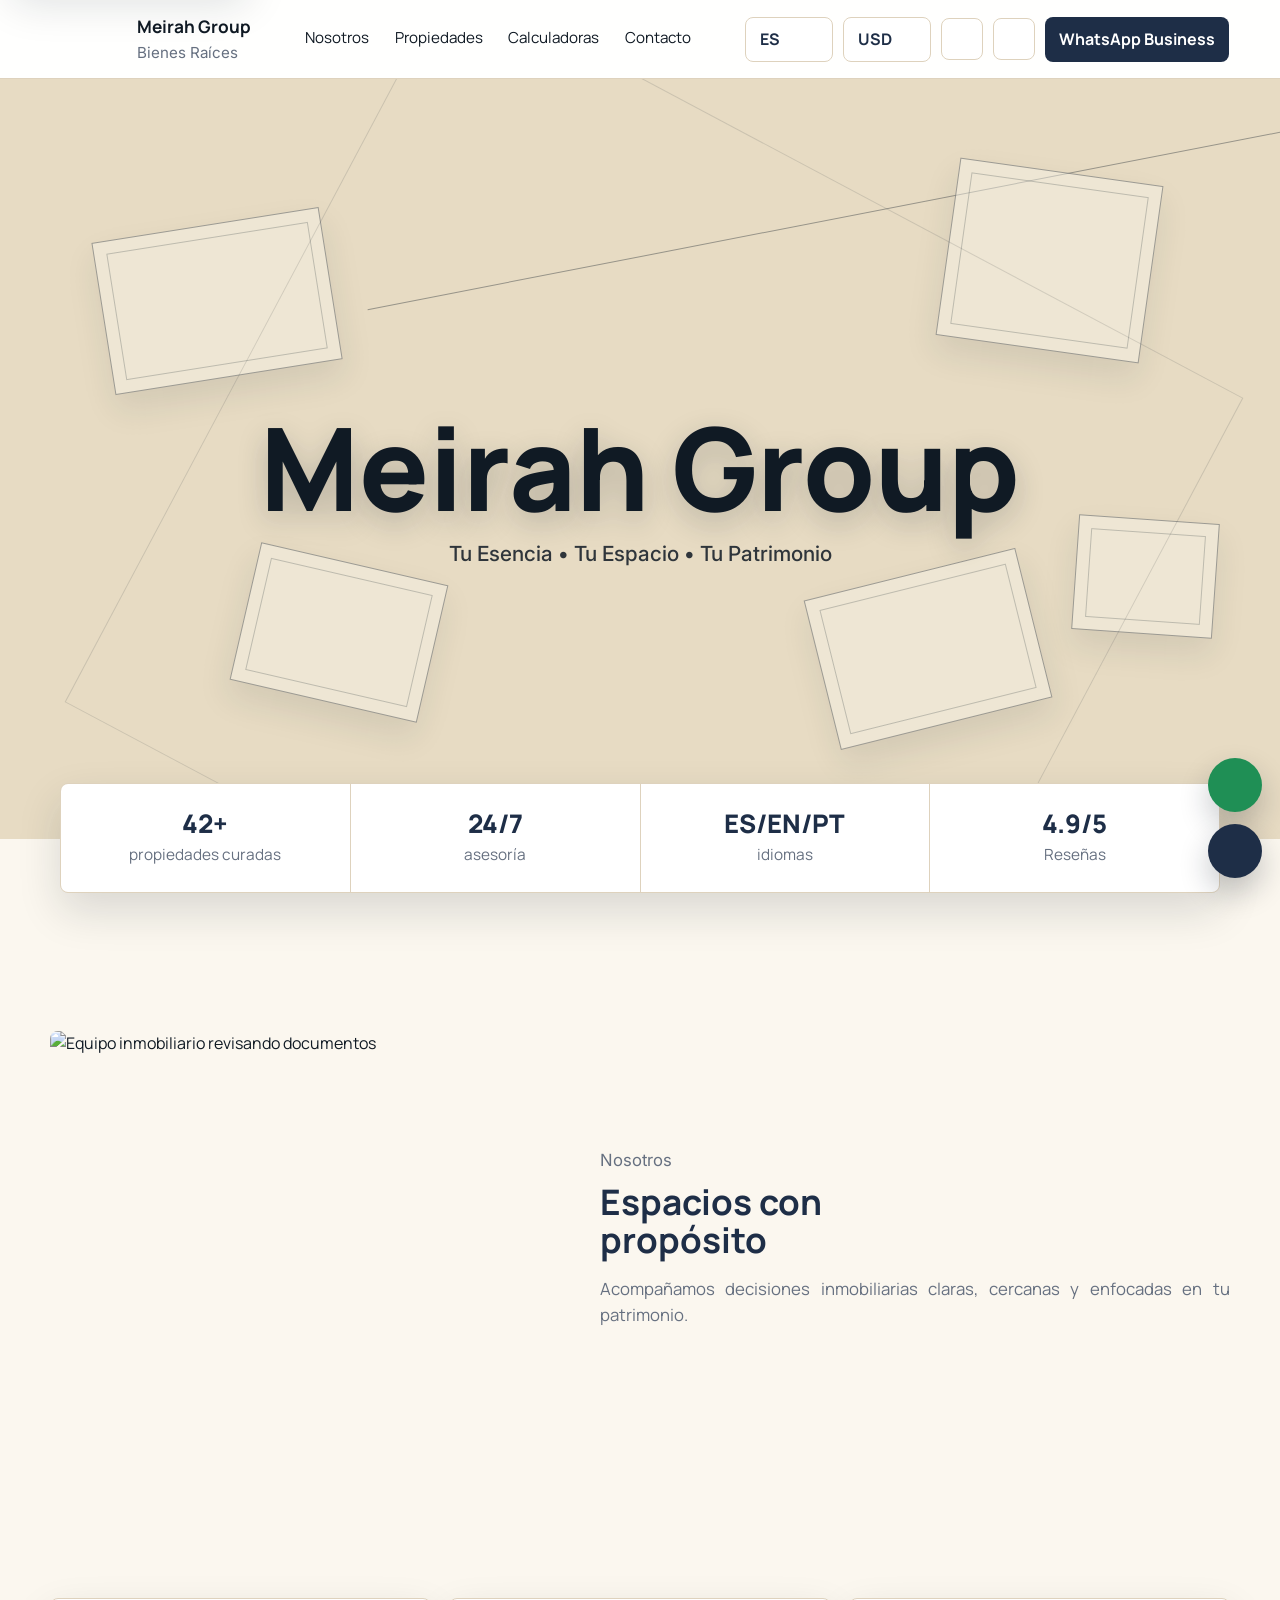
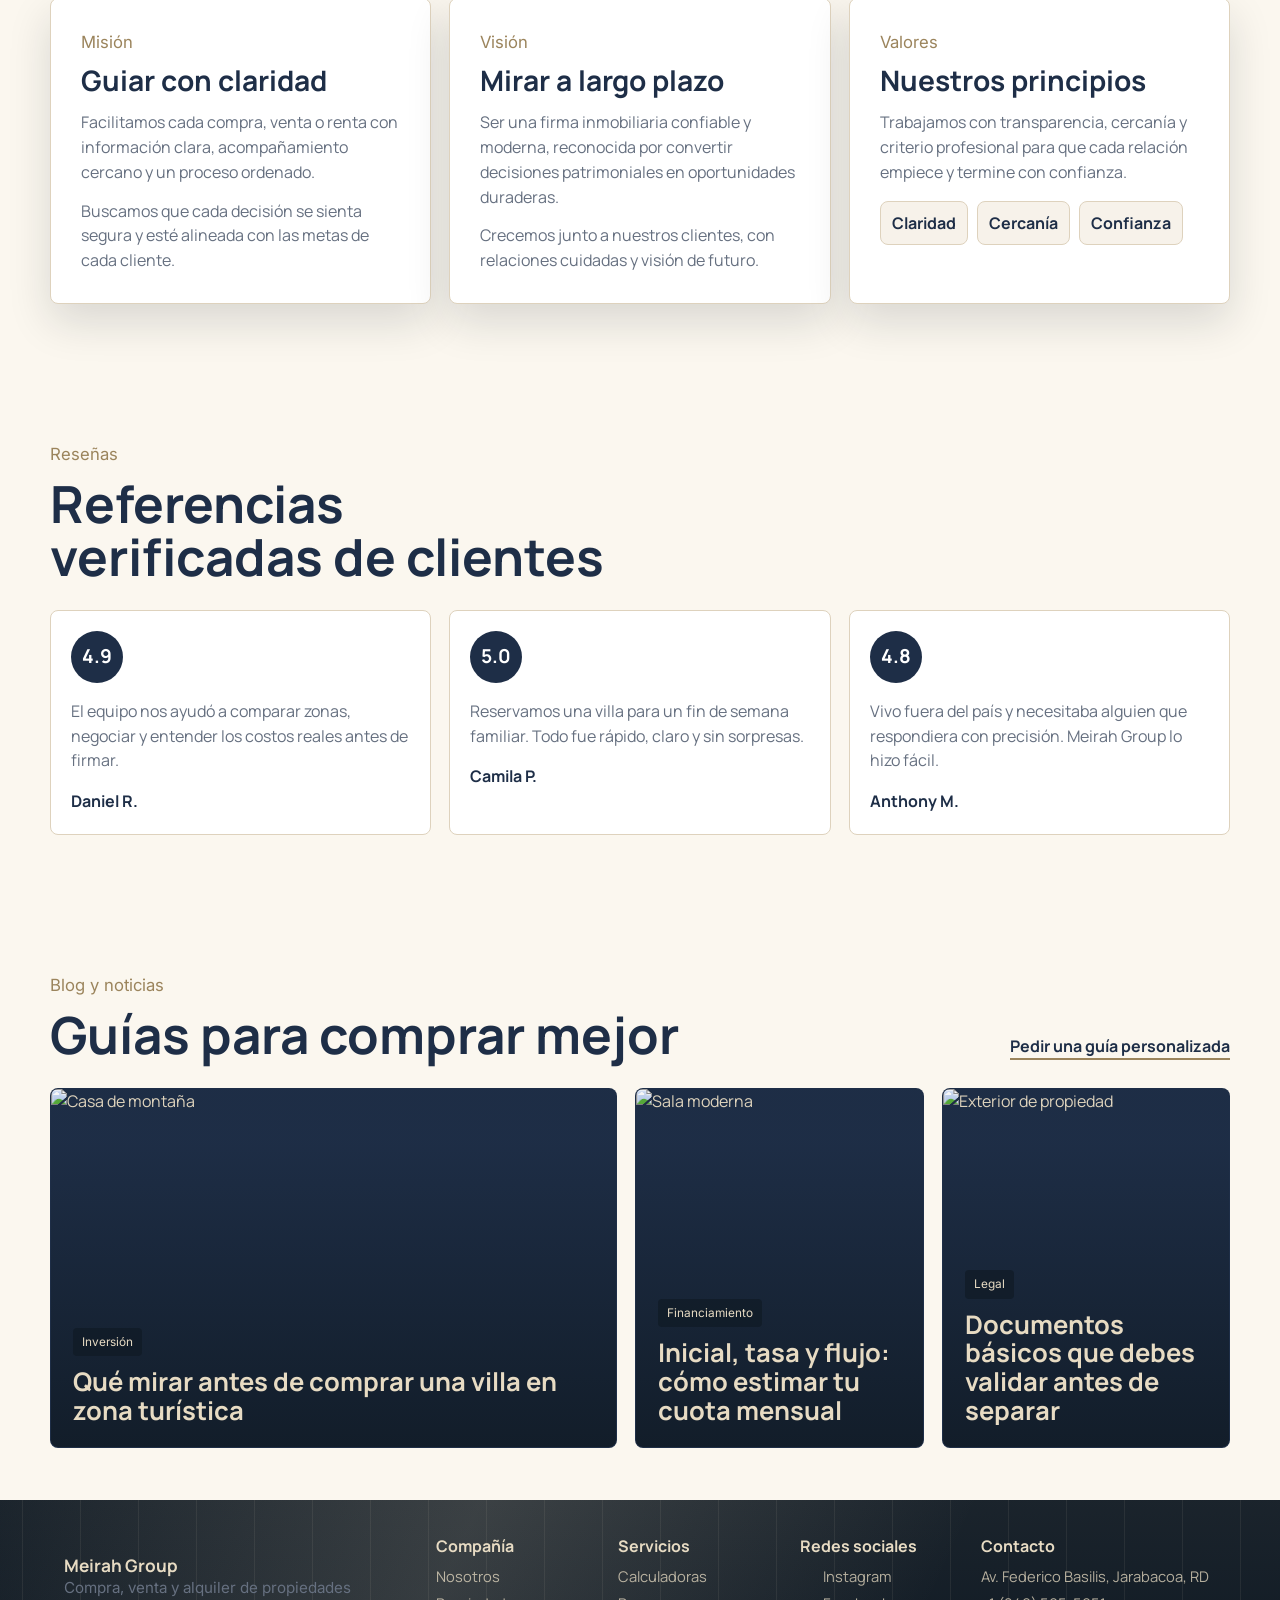
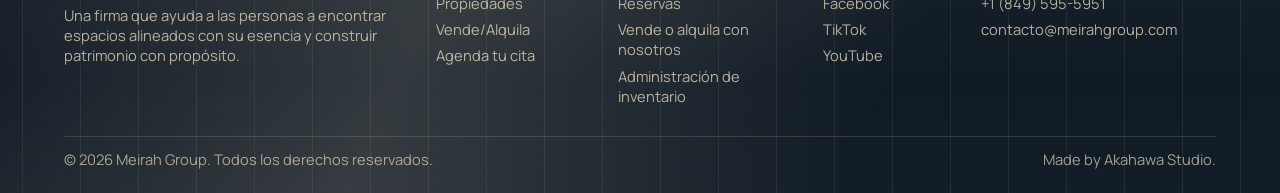
==== commit 544c7180: "Add files via upload" ====
--- a/index.html
+++ b/index.html
@@ -3,11 +3,22 @@
   <head>
     <meta charset="UTF-8" />
     <meta name="viewport" content="width=device-width, initial-scale=1.0" />
+    <meta name="theme-color" content="#1e2e47" />
+    <meta name="color-scheme" content="light dark" />
     <meta
       name="description"
       content="Meirah Group, bienes raíces en Jarabacoa y República Dominicana. Compra, venta, alquiler, reservas y asesoría inmobiliaria."
     />
     <title>Meirah Group | Bienes Raíces en República Dominicana</title>
+    <link rel="canonical" href="https://meirahgroup.com/" />
+    <link rel="manifest" href="site.webmanifest" />
+    <meta property="og:type" content="website" />
+    <meta property="og:site_name" content="Meirah Group" />
+    <meta property="og:title" content="Meirah Group | Bienes Raíces en República Dominicana" />
+    <meta property="og:description" content="Compra, venta, renta y asesoría inmobiliaria en Jarabacoa y República Dominicana." />
+    <meta property="og:url" content="https://meirahgroup.com/" />
+    <meta property="og:image" content="https://meirahgroup.com/assets/brand/logo-meirahgroup-black.svg" />
+    <meta name="twitter:card" content="summary" />
     <link rel="preconnect" href="https://images.unsplash.com" />
     <link rel="preconnect" href="https://fonts.googleapis.com" />
     <link rel="preconnect" href="https://fonts.gstatic.com" crossorigin />
@@ -28,6 +39,7 @@
     <script defer src="script.js"></script>
   </head>
   <body data-page-mode="home">
+    <a class="skip-link" href="#main-content">Saltar al contenido principal</a>
     <header class="site-header" id="top">
       <a class="brand" href="#top" aria-label="Meirah Group inicio">
         <span class="brand-mark" aria-hidden="true">
@@ -132,14 +144,14 @@
       </div>
     </header>
 
-    <main>
+    <main id="main-content" tabindex="-1">
       <section class="hero" aria-labelledby="hero-title">
         <div class="hero-media" aria-hidden="true">
-          <img
-            class="is-active"
-            src="https://images.unsplash.com/photo-1600585154340-be6161a56a0c?auto=format&fit=crop&w=1800&q=82"
-            alt=""
-          />
+          <span class="hero-structure hero-structure-one"><i data-lucide="map-pinned"></i></span>
+          <span class="hero-structure hero-structure-two"><i data-lucide="house"></i></span>
+          <span class="hero-structure hero-structure-three"><i data-lucide="landmark"></i></span>
+          <span class="hero-structure hero-structure-four"><i data-lucide="key-round"></i></span>
+          <span class="hero-structure hero-structure-five"><i data-lucide="map-pin"></i></span>
         </div>
         <div class="hero-overlay"></div>
         <div class="hero-content">
@@ -151,11 +163,11 @@
       <section class="trust-band" aria-label="Indicadores">
         <div>
           <strong>42+</strong>
-          <span data-i18n="statProperties">propiedades administradas</span>
+          <span data-i18n="statProperties">propiedades curadas</span>
         </div>
         <div>
           <strong>24/7</strong>
-          <span data-i18n="statFollow">asesoría activa</span>
+          <span data-i18n="statFollow">asesoría</span>
         </div>
         <div>
           <strong>ES/EN/PT</strong>
@@ -790,47 +802,36 @@
         </div>
         <div class="about-copy">
           <p class="eyebrow" data-i18n="aboutEyebrow">Nosotros</p>
-          <h2 id="about-title" data-i18n="aboutTitle">Una firma cercana para decisiones grandes</h2>
+          <h2 id="about-title" data-i18n="aboutTitle">Espacios con propósito</h2>
           <p data-i18n="aboutTextOne">
-            Meirah Group nace en Jarabacoa con una idea simple: que comprar, vender o reservar una propiedad no se
-            sienta como entrar a ciegas. Combinamos conocimiento local, criterio comercial y una comunicación clara.
+            Acompañamos decisiones inmobiliarias claras, cercanas y enfocadas en tu patrimonio.
           </p>
-          <p data-i18n="aboutTextTwo">
-            Detrás de la compañía hay un equipo que conoce el ritmo de la zona, el valor de una buena ubicación y la
-            importancia de cuidar cada documento antes de firmar.
-          </p>
-          <div class="about-values">
-            <span data-i18n="valueOne">Transparencia</span>
-            <span data-i18n="valueTwo">Acompañamiento</span>
-            <span data-i18n="valueThree">Visión de inversión</span>
-          </div>
         </div>
       </section>
 
-      <section class="section vision-section" id="vision" aria-labelledby="vision-title">
-        <div class="vision-copy">
+      <section class="section purpose-section" aria-label="Misión, visión y valores">
+        <article class="purpose-card" id="mission">
+          <p class="eyebrow" data-i18n="missionEyebrow">Misión</p>
+          <h2 data-i18n="missionTitle">Guiar con claridad</h2>
+          <p data-i18n="missionCopy">Facilitamos cada compra, venta o renta con información clara, acompañamiento cercano y un proceso ordenado.</p>
+          <p data-i18n="missionCopyTwo">Buscamos que cada decisión se sienta segura y esté alineada con las metas de cada cliente.</p>
+        </article>
+        <article class="purpose-card" id="vision">
           <p class="eyebrow" data-i18n="visionEyebrow">Visión</p>
-          <h2 id="vision-title" data-i18n="visionTitle">Una empresa orientada al valor y al largo plazo</h2>
-          <p data-i18n="visionTextOne">
-            Nuestra visión es posicionar a Meirah Group como una firma inmobiliaria confiable, moderna y estratégica,
-            capaz de acompañar tanto decisiones patrimoniales personales como oportunidades de inversión con criterio.
-          </p>
-          <p data-i18n="visionTextTwo">
-            Nuestra misión es ofrecer una asesoría clara, cercana y bien estructurada para que cada cliente pueda
-            comprar, vender, alquilar o desarrollar una propiedad con seguridad, enfoque y una perspectiva real de crecimiento.
-          </p>
-          <div class="about-values vision-values">
-            <span data-i18n="visionValueOne">Confianza</span>
-            <span data-i18n="visionValueTwo">Estrategia</span>
-            <span data-i18n="visionValueThree">Patrimonio</span>
-          </div>
-        </div>
-        <div class="vision-image">
-          <img
-            src="https://images.unsplash.com/photo-1460317442991-0ec209397118?auto=format&fit=crop&w=1300&q=80"
-            alt="Vista arquitectónica moderna representando crecimiento patrimonial"
-          />
-        </div>
+          <h2 id="vision-title" data-i18n="visionTitle">Mirar a largo plazo</h2>
+          <p data-i18n="visionTextOne">Ser una firma inmobiliaria confiable y moderna, reconocida por convertir decisiones patrimoniales en oportunidades duraderas.</p>
+          <p data-i18n="visionTextTwo">Crecemos junto a nuestros clientes, con relaciones cuidadas y visión de futuro.</p>
+        </article>
+        <article class="purpose-card" id="values">
+          <p class="eyebrow" data-i18n="valuesEyebrow">Valores</p>
+          <h2 data-i18n="valuesTitle">Nuestros principios</h2>
+          <p data-i18n="valuesCopy">Trabajamos con transparencia, cercanía y criterio profesional para que cada relación empiece y termine con confianza.</p>
+          <div class="purpose-values" aria-label="Valores de Meirah Group">
+            <span data-i18n="valueOne">Claridad</span>
+            <span data-i18n="valueTwo">Cercanía</span>
+            <span data-i18n="valueThree">Confianza</span>
+          </div>
+        </article>
       </section>
 
       <section class="section reviews-section" id="reviews" aria-labelledby="reviews-title">
@@ -952,7 +953,6 @@
             <li><i data-lucide="phone"></i> +1 (849) 595-5951</li>
             <li><i data-lucide="mail"></i> contacto@meirahgroup.com</li>
             <li><i data-lucide="clock"></i> <span data-i18n="contactHours">Lunes a viernes 9 a.m. - 5 p.m. | Sábados citas previas.</span></li>
-            <li><i data-lucide="bot"></i> <span data-i18n="aiAdvisory">ChatBOT 24/7</span></li>
           </ul>
         </div>
         <form class="lead-form" id="leadForm">
@@ -963,6 +963,10 @@
           <label>
             <span data-i18n="leadPhone">Teléfono o WhatsApp</span>
             <input id="leadPhone" type="tel" required placeholder="+1 829 000 0000" />
+          </label>
+          <label>
+            <span data-i18n="leadEmail">Correo (opcional)</span>
+            <input id="leadEmail" type="email" autocomplete="email" placeholder="tu@correo.com" />
           </label>
           <label>
             <span data-i18n="leadInterest">Interés</span>
@@ -1356,6 +1360,21 @@
         <a href="#owners" data-i18n="footerOwners">Vende o alquila con nosotros</a>
         <a href="#adminPanel" data-i18n="footerManagement">Administración de inventario</a>
       </div>
+      <div class="footer-socials">
+        <h3 data-i18n="footerSocials">Redes sociales</h3>
+        <a href="https://www.instagram.com/" target="_blank" rel="noreferrer" aria-label="Instagram">
+          <img class="footer-social-icon" src="assets/social/instagram.png" alt="" aria-hidden="true"><span>Instagram</span>
+        </a>
+        <a href="https://www.facebook.com/" target="_blank" rel="noreferrer" aria-label="Facebook">
+          <img class="footer-social-icon" src="assets/social/facebook.png" alt="" aria-hidden="true"><span>Facebook</span>
+        </a>
+        <a href="https://www.tiktok.com/" target="_blank" rel="noreferrer" aria-label="TikTok">
+          <img class="footer-social-icon" src="assets/social/tiktok.png" alt="" aria-hidden="true"><span>TikTok</span>
+        </a>
+        <a href="https://www.youtube.com/" target="_blank" rel="noreferrer" aria-label="YouTube">
+          <img class="footer-social-icon" src="assets/social/youtube.png" alt="" aria-hidden="true"><span>YouTube</span>
+        </a>
+      </div>
       <div>
         <h3 data-i18n="footerContact">Contacto</h3>
         <p>Av. Federico Basilis, Jarabacoa, RD</p>
@@ -1432,10 +1451,6 @@
           <button class="button button-primary" type="submit">
             <i data-lucide="log-in"></i>
             <span data-i18n="staffLoginSubmit">Entrar</span>
-          </button>
-          <button class="button button-light" id="staffPinLogin" type="button">
-            <i data-lucide="key-round"></i>
-            <span data-i18n="staffPinLogin">Usar PIN demo 1025</span>
           </button>
           <p class="staff-login-error" id="staffLoginError" role="alert"></p>
         </form>
--- a/styles.css
+++ b/styles.css
@@ -53,11 +53,17 @@
   --radius: 8px;
   --trust-band-overlap: 56px;
   --section-anchor-offset: 96px;
+  --section-gap: clamp(32px, 4vw, 52px);
   --primary-font: "Manrope", "Inter", "Segoe UI", Arial, sans-serif;
   --secondary-font: "Inter", "Manrope", "Segoe UI", Arial, sans-serif;
   --heading: var(--primary-font);
   --body: var(--primary-font);
   --accent: var(--secondary-font);
+  --hero-bg: #e7dbc3;
+  --hero-line: rgba(16, 26, 36, 0.42);
+  --hero-parcel: rgba(251, 247, 239, 0.44);
+  --hero-marker: #1e2e47;
+  --hero-text: #101a24;
 }
 
 body[data-theme="dark"] {
@@ -83,6 +89,11 @@
   --line: #35445c;
   --white: #162234;
   --shadow: 0 18px 44px rgba(0, 0, 0, 0.26);
+  --hero-bg: #101a24;
+  --hero-line: rgba(231, 219, 195, 0.44);
+  --hero-parcel: rgba(30, 46, 71, 0.74);
+  --hero-marker: #e7dbc3;
+  --hero-text: #e7dbc3;
 }
 
 * {
@@ -91,6 +102,58 @@
 
 [hidden] {
   display: none !important;
+}
+
+.skip-link {
+  position: fixed;
+  top: 12px;
+  left: 12px;
+  z-index: 300;
+  padding: 10px 14px;
+  color: var(--action-text);
+  background: var(--action-bg);
+  border: 1px solid var(--line);
+  border-radius: var(--radius);
+  box-shadow: var(--shadow);
+  transform: translateY(-160%);
+  transition: transform 180ms ease;
+}
+
+.skip-link:focus-visible {
+  transform: translateY(0);
+}
+
+main:focus {
+  outline: none;
+}
+
+.not-found-page {
+  display: grid;
+  width: min(560px, calc(100% - 40px));
+  min-height: 100vh;
+  place-content: center start;
+  gap: 14px;
+  margin: 0 auto;
+  color: var(--text-on-dark);
+}
+
+.not-found-logo {
+  width: min(180px, 52vw);
+  margin-bottom: 22px;
+}
+
+.not-found-page h1,
+.not-found-page p {
+  margin: 0;
+}
+
+.not-found-page h1 {
+  font: 800 clamp(2rem, 7vw, 4rem) / 1.05 var(--heading);
+}
+
+.not-found-page > .button {
+  width: fit-content;
+  margin-top: 10px;
 }
 
 html {
@@ -245,7 +308,7 @@
   opacity: 0;
   pointer-events: none;
   transform: translate(-50%, -6px) scale(0.985);
-  transition: opacity 0.1s ease, transform 0.1s ease;
+  transition: opacity 0.18s cubic-bezier(0.22, 1, 0.36, 1), transform 0.18s cubic-bezier(0.22, 1, 0.36, 1);
 }
 
 .nav-dropdown:hover .nav-dropdown-menu,
@@ -370,13 +433,16 @@
   opacity: 0;
   transform: translateY(-6px) scale(0.98);
   pointer-events: none;
-  transition: opacity 0.24s ease, transform 0.24s ease;
-}
-
-.header-dropdown.is-open .header-dropdown-menu {
+  visibility: hidden;
+  transition: opacity 0.18s cubic-bezier(0.22, 1, 0.36, 1), transform 0.18s cubic-bezier(0.22, 1, 0.36, 1), visibility 0s linear 0.18s;
+}
+
+.header-dropdown.is-open .header-dropdown-menu.is-revealed {
   opacity: 1;
   transform: translateY(0) scale(1);
   pointer-events: auto;
+  visibility: visible;
+  transition-delay: 0s;
 }
 
 .header-dropdown-option {
@@ -449,26 +515,198 @@
   inset: 0;
 }
 
-.hero-media img {
+.hero-media {
+  background: var(--hero-bg);
+  isolation: isolate;
+  transition: background 0.35s ease;
+}
+
+.hero-media::before {
+  content: "";
   position: absolute;
-  inset: 0;
-  width: 100%;
-  height: 100%;
-  object-fit: cover;
-  opacity: 0;
-  transform: scale(1.035);
-  transition: opacity 2s ease, transform 8s ease;
-}
-
-.hero-media img.is-active {
-  opacity: 1;
-  transform: scale(1);
-}
-
+  top: 17%;
+  right: -10%;
+  width: min(82vw, 1260px);
+  height: 1px;
+  background: var(--hero-line);
+  transform: rotate(-11deg);
+  pointer-events: none;
+  animation: hero-route-trace 12s ease-in-out infinite;
+}
+
+.hero-media::after {
+  content: "";
+  position: absolute;
+  bottom: -16%;
+  left: 16%;
+  width: min(70vw, 1040px);
+  height: min(72vw, 820px);
+  border: 1px solid var(--hero-line);
+  transform: rotate(28deg);
+  opacity: 0.35;
+  pointer-events: none;
+  animation: hero-parcel-field 20s ease-in-out infinite;
+}
+
+.hero-structure {
+  position: absolute;
+  display: grid;
+  place-items: center;
+  border: 1px solid var(--hero-line);
+  background: var(--hero-parcel);
+  box-shadow: 0 16px 30px rgba(16, 26, 36, 0.1);
+  pointer-events: none;
+  will-change: transform, opacity;
+}
+
+.hero-structure::before {
+  content: "";
+  position: absolute;
+  inset: 12px;
+  border: 1px solid color-mix(in srgb, var(--hero-line) 58%, transparent);
+}
+
+.hero-structure svg {
+  position: relative;
+  z-index: 1;
+  width: clamp(26px, 3vw, 44px);
+  height: clamp(26px, 3vw, 44px);
+  color: var(--hero-marker);
+  stroke-width: 1.55;
+  filter: drop-shadow(0 6px 10px rgba(16, 26, 36, 0.14));
+}
+
+.hero-structure-one {
+  width: clamp(128px, 18vw, 270px);
+  height: clamp(102px, 12vw, 180px);
+  top: 19%;
+  left: 8%;
+  transform: rotate(-9deg);
+  animation: hero-lot-one 17s ease-in-out infinite;
+}
+
+.hero-structure-two {
+  width: clamp(132px, 16vw, 240px);
+  height: clamp(112px, 14vw, 200px);
+  top: 12%;
+  right: 10%;
+  transform: rotate(8deg);
+  animation: hero-lot-two 20s ease-in-out -5s infinite;
+}
+
+.hero-structure-three {
+  width: clamp(116px, 15vw, 220px);
+  height: clamp(96px, 11vw, 165px);
+  bottom: 18%;
+  left: 19%;
+  transform: rotate(13deg);
+  animation: hero-lot-three 15s ease-in-out -3s infinite;
+}
+
+.hero-structure-four {
+  width: clamp(126px, 17vw, 255px);
+  height: clamp(98px, 12vw, 175px);
+  right: 19%;
+  bottom: 15%;
+  transform: rotate(-14deg);
+  animation: hero-lot-four 18s ease-in-out -8s infinite;
+}
+
+.hero-structure-five {
+  width: clamp(82px, 11vw, 160px);
+  height: clamp(78px, 9vw, 130px);
+  bottom: 27%;
+  right: 5%;
+  transform: rotate(4deg);
+  animation: hero-lot-five 13s ease-in-out -2s infinite;
+}
+
+@keyframes hero-lot-one {
+  0%,
+  100% {
+    opacity: 0.42;
+    transform: rotate(-9deg) translate3d(0, 0, 0);
+  }
+  50% {
+    opacity: 0.86;
+    transform: rotate(-5deg) translate3d(18px, -13px, 0);
+  }
+}
+
+@keyframes hero-lot-two {
+  0%,
+  100% {
+    opacity: 0.26;
+    transform: rotate(8deg) translate3d(0, 0, 0);
+  }
+  50% {
+    opacity: 0.8;
+    transform: rotate(13deg) translate3d(-20px, 16px, 0);
+  }
+}
+
+@keyframes hero-lot-three {
+  0%,
+  100% {
+    opacity: 0.22;
+    transform: rotate(13deg) translate3d(0, 0, 0);
+  }
+  50% {
+    opacity: 0.72;
+    transform: rotate(8deg) translate3d(22px, -10px, 0);
+  }
+}
+
+@keyframes hero-lot-four {
+  0%,
+  100% {
+    opacity: 0.35;
+    transform: rotate(-14deg) translate3d(0, 0, 0);
+  }
+  50% {
+    opacity: 0.9;
+    transform: rotate(-9deg) translate3d(-14px, -18px, 0);
+  }
+}
+
+@keyframes hero-lot-five {
+  0%,
+  100% {
+    opacity: 0.28;
+    transform: rotate(4deg) scale(0.92);
+  }
+  50% {
+    opacity: 0.95;
+    transform: rotate(4deg) scale(1.08);
+  }
+}
+
+@keyframes hero-route-trace {
+  0%,
+  100% {
+    opacity: 0.16;
+    transform: rotate(-11deg) translate3d(-6%, 0, 0) scaleX(0.68);
+  }
+  50% {
+    opacity: 0.86;
+    transform: rotate(-11deg) translate3d(6%, 0, 0) scaleX(1);
+  }
+}
+
+@keyframes hero-parcel-field {
+  0%,
+  100% {
+    opacity: 0.16;
+    transform: rotate(28deg) translate3d(0, 0, 0);
+  }
+  50% {
+    opacity: 0.42;
+    transform: rotate(22deg) translate3d(-28px, 18px, 0) scale(1.03);
+  }
+}
+
 .hero-overlay {
-  background:
-    linear-gradient(180deg, rgba(16, 26, 36, 0.34), rgba(16, 26, 36, 0.58) 46%, rgba(16, 26, 36, 0.82)),
-    radial-gradient(circle at center, rgba(231, 219, 195, 0.1), transparent 42%);
+  background: color-mix(in srgb, var(--hero-bg) 12%, transparent);
 }
 
 .hero-content {
@@ -479,7 +717,7 @@
   width: min(100%, 920px);
   margin: 0 auto;
   padding-inline: clamp(4px, 2vw, 12px);
-  color: var(--text-on-dark);
+  color: var(--hero-text);
   text-align: center;
 }
 
@@ -492,8 +730,8 @@
   text-transform: none;
 }
 
-.hero .eyebrow {
-  color: #d8ebf8;
+.hero .eyebrow {
+  color: var(--hero-text);
 }
 
 .hero h1 {
@@ -510,7 +748,7 @@
 .hero-slogan {
   margin: 0;
   max-width: min(100%, 42rem);
-  color: color-mix(in srgb, var(--text-on-dark) 92%, transparent);
+  color: color-mix(in srgb, var(--hero-text) 86%, transparent);
   font-family: var(--accent);
   font-size: clamp(0.98rem, 2.6vw, 1.3rem);
   font-weight: 500;
@@ -621,7 +859,7 @@
 
 .section {
   width: min(1180px, calc(100% - 32px));
-  margin: 0 auto;
+  margin: var(--section-gap) auto 0;
   padding: 86px 0 0;
 }
 
@@ -678,7 +916,7 @@
 }
 
 body[data-page-mode="properties"] .owners-section {
-  margin-top: clamp(24px, 4vw, 36px);
+  margin-top: var(--section-gap);
 }
 
 body[data-page-mode="calculators"] .about-section,
@@ -696,7 +934,7 @@
 }
 
 body[data-page-mode="calculators"] .site-footer {
-  margin-top: clamp(36px, 6vw, 68px);
+  margin-top: var(--section-gap);
 }
 
 body[data-page-mode="contact"] .about-section,
@@ -709,6 +947,27 @@
 body[data-page-mode="contact"] .owners-section,
 body[data-page-mode="contact"] .admin-section {
   display: none !important;
+}
+
+body[data-page-mode="admin"] .hero,
+body[data-page-mode="admin"] .trust-band,
+body[data-page-mode="admin"] .about-section,
+body[data-page-mode="admin"] .reviews-section,
+body[data-page-mode="admin"] .blog-section,
+body[data-page-mode="admin"] .filters-section,
+body[data-page-mode="admin"] .properties-section,
+body[data-page-mode="admin"] .split-section,
+body[data-page-mode="admin"] .reservation-section,
+body[data-page-mode="admin"] .owners-section,
+body[data-page-mode="admin"] .appointment-section,
+body[data-page-mode="admin"] .member-section,
+body[data-page-mode="admin"] .contact-section {
+  display: none !important;
+}
+
+body[data-page-mode="admin"] .admin-section {
+  padding-top: 42px;
+  padding-bottom: 42px;
 }
 
 .section-heading h2,
@@ -729,6 +988,16 @@
   max-width: 12ch;
   font-size: clamp(1.9rem, 3.2vw, 2.95rem);
   line-height: 1.08;
+}
+
+.about-copy h2 {
+  max-width: 16ch;
+  font-size: clamp(1.9rem, 2.75vw, 2.65rem);
+}
+
+.about-section .about-image,
+.about-section .about-image img {
+  min-height: 430px;
 }
 
 .row-heading {
@@ -889,7 +1158,19 @@
   border: 1px solid color-mix(in srgb, var(--forest) 16%, var(--line));
   border-radius: calc(var(--radius) + 4px);
   box-shadow: 0 22px 44px rgba(16, 26, 36, 0.22);
-  transform: translateX(-50%);
+  opacity: 0;
+  visibility: hidden;
+  pointer-events: none;
+  transform: translate(-50%, -6px) scale(0.985);
+  transition: opacity 0.18s cubic-bezier(0.22, 1, 0.36, 1), transform 0.18s cubic-bezier(0.22, 1, 0.36, 1), visibility 0s linear 0.18s;
+}
+
+.surface-select-menu.is-revealed {
+  opacity: 1;
+  visibility: visible;
+  pointer-events: auto;
+  transform: translate(-50%, 0) scale(1);
+  transition-delay: 0s;
 }
 
 .surface-select-option {
@@ -2099,44 +2380,94 @@
   font-weight: 700;
 }
 
+.blog-grid {
+  display: flex;
+  min-height: 360px;
+  gap: 18px;
+}
+
 .blog-grid article {
+  position: relative;
+  display: flex;
+  flex: 1 1 0;
+  flex-direction: column;
+  justify-content: flex-end;
+  min-width: 0;
+  min-height: 360px;
+  padding: 22px;
   overflow: hidden;
-  transform: scale(1);
-  transition: transform 0.25s ease, box-shadow 0.25s ease, border-color 0.25s ease;
-}
-
-.blog-grid article:hover {
-  border-color: color-mix(in srgb, var(--gold) 65%, var(--forest));
-  box-shadow: 0 16px 32px rgba(16, 26, 36, 0.12);
-  transform: translateY(-2px) scale(1.016);
+  color: var(--text-on-dark);
+  background: var(--forest);
+  border-color: transparent;
+  cursor: pointer;
+  isolation: isolate;
+  transition: flex-grow 520ms cubic-bezier(0.22, 1, 0.36, 1), border-color 220ms ease, box-shadow 220ms ease;
+}
+
+.blog-grid article:first-child {
+  flex-grow: 2.15;
+}
+
+.blog-grid:has(article:hover) article,
+.blog-grid:has(article:focus-within) article {
+  flex-grow: 1;
+}
+
+.blog-grid:has(article:hover) article:hover,
+.blog-grid:has(article:focus-within) article:focus-within {
+  flex-grow: 2.15;
+  border-color: color-mix(in srgb, var(--gold) 74%, var(--forest));
+  box-shadow: 0 18px 34px rgba(16, 26, 36, 0.2);
+}
+
+.blog-grid article::after {
+  position: absolute;
+  z-index: -1;
+  inset: 0;
+  content: "";
+  background: linear-gradient(180deg, rgba(16, 26, 36, 0.04) 15%, rgba(16, 26, 36, 0.84) 100%);
 }
 
 .blog-grid img {
+  position: absolute;
+  z-index: -2;
+  inset: 0;
   width: 100%;
-  aspect-ratio: 1.55;
+  height: 100%;
   object-fit: cover;
-  transition: transform 0.65s ease;
-}
-
-.blog-grid article:hover img {
-  transform: scale(1.04);
+  transition: transform 650ms ease;
+}
+
+.blog-grid article:hover img,
+.blog-grid article:focus-within img {
+  transform: scale(1.06);
 }
 
 .blog-grid article p,
 .blog-grid article h3 {
-  margin-inline: 16px;
-}
-
-.blog-grid article p {
-  margin-top: 16px;
-}
-
-.blog-grid article h3 {
-  margin-top: 0;
-  color: var(--forest);
-  font-family: var(--heading);
-  font-size: 1.35rem;
-  line-height: 1.16;
+  position: relative;
+  margin: 0;
+}
+
+.blog-grid article p {
+  align-self: flex-start;
+  margin-bottom: 12px;
+  padding: 5px 9px;
+  color: var(--text-on-dark);
+  background: rgba(16, 26, 36, 0.68);
+  border-radius: 4px;
+  font-size: 0.74rem;
+}
+
+.blog-grid article h3 {
+  display: -webkit-box;
+  overflow: hidden;
+  color: var(--text-on-dark);
+  font-family: var(--heading);
+  font-size: clamp(1.18rem, 2vw, 1.8rem);
+  line-height: 1.12;
+  -webkit-box-orient: vertical;
+  -webkit-line-clamp: 4;
 }
 
 .member-section {
@@ -2154,6 +2485,10 @@
   box-shadow: var(--shadow);
 }
 
+.appointment-section + .member-section {
+  margin-top: var(--section-gap);
+}
+
 .member-section::before {
   content: "";
   position: absolute;
@@ -2223,12 +2558,53 @@
   font-weight: 700;
 }
 
-.lead-form {
-  display: grid;
-  gap: 14px;
-  padding: 20px;
-  box-shadow: var(--shadow);
-}
+.lead-form {
+  display: grid;
+  grid-template-columns: repeat(2, minmax(0, 1fr));
+  gap: 10px 12px;
+  padding: 16px;
+  box-shadow: var(--shadow);
+}
+
+.lead-form label:nth-child(5),
+.lead-form .checkbox-line,
+.lead-form > .button {
+  grid-column: 1 / -1;
+}
+
+.lead-form label {
+  gap: 5px;
+  font-size: 0.8rem;
+}
+
+.lead-form input,
+.lead-form select {
+  min-height: 40px;
+  padding: 9px 11px;
+}
+
+.lead-form textarea {
+  min-height: 88px;
+  height: 88px;
+  padding: 10px 11px;
+}
+
+.lead-form .checkbox-line {
+  gap: 8px;
+  font-size: 0.84rem;
+  line-height: 1.35;
+}
+
+.lead-form .checkbox-line input {
+  width: 16px;
+  min-height: 16px;
+  margin-top: 2px;
+}
+
+.lead-form > .button {
+  min-height: 42px;
+  padding-block: 9px;
+}
 
 .checkbox-line {
   display: flex;
@@ -2249,6 +2625,60 @@
 .admin-session-summary {
   margin: 8px 0 0;
   color: var(--muted);
+  font-weight: 700;
+}
+
+.purpose-section {
+  display: grid;
+  grid-template-columns: repeat(3, minmax(0, 1fr));
+  gap: 18px;
+}
+
+.purpose-card {
+  min-height: 220px;
+  padding: clamp(22px, 2.5vw, 30px);
+  background: var(--white);
+  border: 1px solid var(--line);
+  border-radius: var(--radius);
+  box-shadow: var(--shadow);
+  transition: border-color 220ms ease, box-shadow 220ms ease, transform 220ms ease;
+}
+
+.purpose-card:hover {
+  border-color: color-mix(in srgb, var(--gold) 66%, var(--forest));
+  box-shadow: 0 16px 32px rgba(16, 26, 36, 0.12);
+  transform: translateY(-2px) scale(1.01);
+}
+
+.purpose-card h2 {
+  max-width: 17ch;
+  margin: 0;
+  color: var(--forest);
+  font-family: var(--heading);
+  font-size: clamp(1.55rem, 2.2vw, 2.05rem);
+  line-height: 1.12;
+}
+
+.purpose-card > p:not(.eyebrow) {
+  max-width: 38ch;
+  margin: 14px 0 0;
+  color: var(--muted);
+  font-size: 1rem;
+}
+
+.purpose-values {
+  display: flex;
+  flex-wrap: wrap;
+  gap: 9px;
+  margin-top: 16px;
+}
+
+.purpose-values span {
+  padding: 9px 11px;
+  color: var(--forest);
+  background: color-mix(in srgb, var(--gold) 35%, var(--white));
+  border: 1px solid var(--line);
+  border-radius: var(--radius);
   font-weight: 700;
 }
 
@@ -2522,6 +2952,382 @@
   font-size: clamp(1.65rem, 3vw, 2.35rem);
 }
 
+.admin-workspace-copy {
+  max-width: 760px;
+  margin: 8px 0 0;
+  color: var(--muted);
+}
+
+.access-overview {
+  display: flex;
+  gap: 8px;
+  margin: -6px 0 14px;
+}
+
+.access-overview div {
+  display: flex;
+  align-items: baseline;
+  gap: 6px;
+  padding: 7px 11px;
+  background: color-mix(in srgb, var(--sand) 48%, transparent);
+  border: 1px solid var(--line);
+  border-radius: 999px;
+}
+
+.access-overview strong {
+  color: var(--forest);
+  font: 800 0.92rem var(--heading);
+}
+
+.access-overview span {
+  color: var(--muted);
+  font-size: 0.72rem;
+}
+
+.access-management-grid {
+  display: grid;
+  grid-template-columns: minmax(0, 1.55fr) minmax(250px, 0.75fr);
+  gap: 12px;
+  margin-bottom: 16px;
+}
+
+.access-management-grid[hidden] {
+  display: none;
+}
+
+.access-manager-card {
+  min-width: 0;
+  padding: 14px;
+  background: color-mix(in srgb, var(--sand) 26%, var(--white));
+  border: 1px solid var(--line);
+  border-radius: 14px;
+}
+
+.access-manager-heading,
+.access-role-fields,
+.compact-actions,
+.category-creator,
+.category-row,
+.access-help {
+  display: flex;
+  align-items: center;
+}
+
+.access-manager-heading {
+  justify-content: space-between;
+  gap: 12px;
+  margin-bottom: 10px;
+}
+
+.access-manager-heading h4 {
+  margin: 1px 0 0;
+  color: var(--forest);
+  font: 800 1.02rem var(--heading);
+}
+
+.access-kicker {
+  color: var(--muted);
+  font-size: 0.66rem;
+  font-weight: 700;
+  letter-spacing: 0.08em;
+  text-transform: uppercase;
+}
+
+.compact-icon-button {
+  display: grid;
+  width: 30px;
+  height: 30px;
+  flex: 0 0 30px;
+  place-items: center;
+  padding: 0;
+  color: var(--forest);
+  background: var(--white);
+  border: 1px solid var(--line);
+  border-radius: 9px;
+  cursor: pointer;
+}
+
+.compact-icon-button svg,
+.category-row svg,
+.access-help svg {
+  width: 14px;
+  height: 14px;
+}
+
+.access-role-picker,
+.access-role-fields label {
+  display: grid;
+  gap: 4px;
+}
+
+.access-role-picker > span,
+.access-role-fields label > span {
+  color: var(--muted);
+  font-size: 0.7rem;
+  font-weight: 700;
+}
+
+.access-role-picker select,
+.access-role-fields input,
+.category-creator input {
+  min-height: 36px;
+}
+
+.access-role-fields {
+  gap: 8px;
+  margin-top: 8px;
+}
+
+.access-role-fields label:first-child {
+  flex: 1;
+}
+
+.access-color-field input,
+.category-creator input[type="color"] {
+  width: 42px;
+  padding: 4px;
+  cursor: pointer;
+}
+
+.permission-grid {
+  display: grid;
+  grid-template-columns: repeat(4, minmax(0, 1fr));
+  gap: 6px;
+  margin: 10px 0;
+}
+
+.permission-chip input {
+  position: absolute;
+  opacity: 0;
+  pointer-events: none;
+}
+
+.permission-chip span {
+  display: flex;
+  align-items: center;
+  gap: 5px;
+  min-height: 32px;
+  padding: 6px 8px;
+  color: var(--muted);
+  background: var(--white);
+  border: 1px solid var(--line);
+  border-radius: 9px;
+  font-size: 0.68rem;
+  font-weight: 700;
+  cursor: pointer;
+}
+
+.permission-symbol {
+  width: 13px;
+  flex: 0 0 13px;
+  color: #df5b57;
+  font-size: 0.9rem;
+  font-weight: 900;
+  line-height: 1;
+  text-align: center;
+}
+
+.permission-chip.is-enabled span {
+  color: var(--forest);
+  background: color-mix(in srgb, var(--gold) 18%, var(--white));
+  border-color: color-mix(in srgb, var(--gold) 58%, var(--line));
+}
+
+.permission-chip.is-enabled .permission-symbol {
+  color: #32a66f;
+}
+
+.compact-actions {
+  justify-content: flex-end;
+  gap: 6px;
+}
+
+.button-compact {
+  min-height: 32px;
+  padding: 6px 10px;
+  font-size: 0.73rem;
+}
+
+.category-creator {
+  gap: 6px;
+  margin-bottom: 9px;
+}
+
+.category-creator input[type="text"] {
+  min-width: 0;
+  flex: 1;
+}
+
+.category-list {
+  display: grid;
+  gap: 5px;
+}
+
+.category-row {
+  gap: 7px;
+  padding: 6px 7px;
+  background: var(--white);
+  border: 1px solid var(--line);
+  border-radius: 9px;
+  font-size: 0.76rem;
+}
+
+.category-row strong {
+  min-width: 0;
+  flex: 1;
+}
+
+.category-row small {
+  min-width: 22px;
+  padding: 2px 6px;
+  color: var(--muted);
+  background: color-mix(in srgb, var(--sand) 62%, transparent);
+  border-radius: 999px;
+  text-align: center;
+}
+
+.category-row button {
+  display: grid;
+  place-items: center;
+  padding: 0;
+  color: var(--muted);
+  background: transparent;
+  border: 0;
+  cursor: pointer;
+}
+
+.category-dot,
+.role-dot {
+  display: inline-block;
+  width: 8px;
+  height: 8px;
+  flex: 0 0 8px;
+  background: var(--category-color, var(--role-color, var(--gold)));
+  border-radius: 50%;
+}
+
+.role-dot {
+  margin-right: 5px;
+  background: var(--role-color, var(--gold));
+}
+
+.access-help {
+  align-items: flex-start;
+  gap: 6px;
+  margin: 9px 0 0;
+  color: var(--muted);
+  font-size: 0.68rem;
+  line-height: 1.45;
+}
+
+.company-profile-form {
+  display: grid;
+  gap: 10px;
+}
+
+.company-profile-grid {
+  display: grid;
+  grid-template-columns: repeat(3, minmax(0, 1fr));
+  gap: 8px 10px;
+}
+
+.company-profile-grid label {
+  display: grid;
+  gap: 4px;
+  min-width: 0;
+  color: var(--forest);
+  font-size: 0.75rem;
+  font-weight: 700;
+}
+
+.company-profile-grid label:nth-child(7) { grid-area: 3 / 1; }
+.company-profile-grid label:nth-child(8) { grid-area: 3 / 2; }
+.company-profile-grid label:nth-child(11) { grid-area: 3 / 3; }
+.company-profile-grid label:nth-child(9) { grid-area: 4 / 1; }
+.company-profile-grid label:nth-child(10) { grid-area: 4 / 2; }
+.company-profile-grid label:nth-child(13) { grid-area: 4 / 3; }
+.company-profile-grid label:nth-child(12) { grid-area: 5 / 1 / auto / span 2; }
+
+.company-profile-controls {
+  grid-area: 5 / 3;
+  display: grid;
+  align-content: start;
+  gap: 8px;
+  width: 100%;
+  min-width: 0;
+}
+
+.company-profile-controls .admin-actions {
+  display: grid;
+  grid-template-columns: minmax(0, 1fr);
+  width: 100%;
+}
+
+.company-profile-controls .button {
+  width: 100%;
+}
+
+@media (min-width: 901px) {
+  .company-profile-controls {
+    grid-template-rows: auto minmax(0, 1fr);
+    align-content: stretch;
+    gap: 10px;
+    height: calc(100% - 20px);
+  }
+
+  .company-profile-controls .admin-actions,
+  .company-profile-controls .button {
+    height: 100%;
+  }
+}
+
+.company-profile-grid textarea {
+  min-height: 58px;
+  resize: vertical;
+}
+
+.company-profile-grid input {
+  min-height: 38px;
+}
+
+.company-profile-grid small {
+  color: var(--muted);
+  font-size: 0.68rem;
+  font-weight: 500;
+}
+
+.company-profile-note {
+  display: flex;
+  align-items: flex-start;
+  gap: 7px;
+  margin: 0;
+  padding: 8px 10px;
+  color: var(--muted);
+  background: color-mix(in srgb, var(--sand) 38%, var(--white));
+  border: 1px solid var(--line);
+  border-radius: var(--radius);
+  font-size: 0.72rem;
+}
+
+.company-profile-note svg {
+  flex: 0 0 auto;
+  width: 15px;
+  color: var(--river);
+}
+
+.company-profile-section .admin-workspace-heading {
+  margin-bottom: 11px;
+}
+
+.company-profile-section .admin-workspace-heading h3 {
+  font-size: clamp(1.35rem, 2.2vw, 1.8rem);
+}
+
+.company-profile-section .admin-workspace-copy {
+  margin-top: 4px;
+  font-size: 0.76rem;
+}
+
 .staff-admin-layout {
   display: grid;
   grid-template-columns: minmax(220px, 0.32fr) minmax(0, 1fr);
@@ -2568,7 +3374,7 @@
 
 .staff-admin-form {
   display: grid;
-  gap: 18px;
+  gap: 10px;
   min-width: 0;
 }
 
@@ -2592,7 +3398,8 @@
 }
 
 .staff-active-toggle {
-  padding: 12px;
+  min-height: 38px;
+  padding: 8px 10px;
   background: color-mix(in srgb, var(--sand) 52%, var(--white));
   border: 1px solid var(--line);
   border-radius: var(--radius);
@@ -2601,7 +3408,66 @@
 .staff-avatar-field,
 .staff-schedule-editor {
   display: grid;
-  gap: 10px;
+  gap: 5px;
+}
+
+.staff-avatar-field {
+  grid-template-columns: max-content minmax(0, 1fr);
+  grid-template-rows: auto auto auto;
+  grid-template-areas:
+    "avatar-label avatar-label"
+    "avatar-actions avatar-hint"
+    "avatar-preview avatar-preview";
+  gap: 4px 8px;
+  align-self: start;
+  align-content: start;
+  align-items: center;
+}
+
+.staff-avatar-field > span {
+  grid-area: avatar-label;
+}
+
+.staff-availability-quick {
+  display: grid;
+  align-self: start;
+  gap: 9px;
+  padding: 10px;
+  background: color-mix(in srgb, var(--sand) 24%, var(--white));
+  border: 1px solid var(--line);
+  border-radius: var(--radius);
+}
+
+.staff-duration-field {
+  display: grid;
+  gap: 5px;
+}
+
+.staff-duration-field > span {
+  color: var(--ink);
+  font-size: 0.78rem;
+  font-weight: 700;
+}
+
+.staff-duration-field select {
+  width: 100%;
+  min-height: 40px;
+  height: 40px;
+}
+
+.staff-quick-toggles {
+  display: grid;
+  grid-template-columns: repeat(2, minmax(0, 1fr));
+  gap: 7px;
+}
+
+.staff-quick-toggles .staff-active-toggle:last-child {
+  grid-column: 1 / -1;
+}
+
+.staff-quick-toggles .staff-active-toggle span {
+  font-size: 0.72rem;
+  line-height: 1.25;
 }
 
 .staff-schedule-editor h4,
@@ -2609,33 +3475,49 @@
   margin: 0;
   color: var(--forest);
   font-family: var(--heading);
-  font-size: 1.15rem;
+  font-size: 1.05rem;
   font-weight: 800;
 }
 
 .staff-schedule-editor > p {
-  margin: -4px 0 4px;
+  margin: -3px 0 2px;
   color: var(--muted);
-  font-size: 0.85rem;
+  font-size: 0.78rem;
 }
 
 .staff-avatar-source-actions {
   display: flex;
   flex-wrap: wrap;
-  gap: 8px;
+  gap: 6px;
+  grid-area: avatar-actions;
 }
 
 .staff-avatar-source-actions .button {
-  padding-inline: 14px;
+  min-height: 34px;
+  padding: 5px 10px;
+}
+
+.staff-avatar-source-actions .icon-button {
+  width: 34px;
+  height: 34px;
+}
+
+.staff-avatar-field > small {
+  grid-area: avatar-hint;
+  align-self: center;
+  font-size: 0.68rem;
+  line-height: 1.2;
 }
 
 .staff-avatar-preview {
+  grid-area: avatar-preview;
   display: grid;
   grid-template-columns: auto minmax(0, 1fr);
-  gap: 12px;
+  gap: 9px;
   align-items: center;
-  min-height: 82px;
-  padding: 12px;
+  align-self: stretch;
+  min-height: 70px;
+  padding: 8px 10px;
   background: color-mix(in srgb, var(--sand) 42%, var(--white));
   border: 1px solid var(--line);
   border-radius: var(--radius);
@@ -2643,8 +3525,8 @@
 
 .staff-avatar-preview img,
 .staff-avatar-preview span.avatar-fallback {
-  width: 58px;
-  height: 58px;
+  width: 48px;
+  height: 48px;
   border-radius: 50%;
 }
 
@@ -2668,27 +3550,39 @@
 
 .staff-avatar-preview p {
   color: var(--muted);
-  font-size: 0.82rem;
+  font-size: 0.68rem;
+}
+
+@media (max-width: 700px) {
+  .staff-avatar-field {
+    grid-template-columns: 1fr;
+    grid-template-rows: repeat(4, auto);
+    grid-template-areas:
+      "avatar-label"
+      "avatar-actions"
+      "avatar-hint"
+      "avatar-preview";
+  }
 }
 
 #staffWeeklySchedule {
   display: grid;
-  grid-template-columns: minmax(220px, 0.74fr) minmax(0, 1.26fr);
-  gap: 12px;
+  grid-template-columns: minmax(210px, 0.68fr) minmax(0, 1.32fr);
+  gap: 10px;
   align-items: start;
 }
 
 .staff-weekday-grid {
   display: grid;
   grid-template-columns: repeat(2, minmax(0, 1fr));
-  gap: 8px;
+  gap: 6px;
 }
 
 .staff-weekday-button {
   display: grid;
-  gap: 4px;
-  min-height: 74px;
-  padding: 12px 10px;
+  gap: 2px;
+  min-height: 60px;
+  padding: 8px 9px;
   text-align: left;
   background: color-mix(in srgb, var(--sand) 40%, var(--white));
   border: 1px solid var(--line);
@@ -2698,13 +3592,14 @@
 }
 
 .staff-weekday-button strong {
-  font-size: 0.92rem;
+  font-size: 0.85rem;
   font-weight: 800;
 }
 
 .staff-weekday-button small {
   color: var(--muted);
-  font-size: 0.78rem;
+  font-size: 0.7rem;
+  line-height: 1.25;
 }
 
 .staff-weekday-button.is-selected {
@@ -2719,8 +3614,8 @@
 
 .staff-day-detail-panel {
   display: grid;
-  gap: 12px;
-  padding: 14px;
+  gap: 8px;
+  padding: 10px;
   background: color-mix(in srgb, var(--sand) 32%, var(--white));
   border: 1px solid var(--line);
   border-radius: calc(var(--radius) + 2px);
@@ -2730,7 +3625,7 @@
   margin: 0;
   color: var(--forest);
   font-family: var(--heading);
-  font-size: 1rem;
+  font-size: 0.9rem;
   font-weight: 800;
 }
 
@@ -2738,15 +3633,15 @@
   display: flex;
   justify-content: space-between;
   align-items: flex-start;
-  gap: 12px;
+  gap: 9px;
 }
 
 .staff-day-toggle {
   display: flex;
   align-items: center;
-  gap: 8px;
+  gap: 6px;
   color: var(--forest);
-  font-size: 0.88rem;
+  font-size: 0.78rem;
 }
 
 .staff-day-toggle input {
@@ -2758,18 +3653,25 @@
 .staff-day-block-grid {
   display: grid;
   grid-template-columns: repeat(2, minmax(0, 1fr));
-  gap: 10px;
+  gap: 8px;
+}
+
+.staff-day-detail-grid input,
+.staff-day-block-grid input {
+  min-height: 38px;
+  height: 38px;
 }
 
 .staff-day-block-list {
   display: grid;
-  gap: 10px;
+  grid-template-columns: repeat(2, minmax(0, 1fr));
+  gap: 8px;
 }
 
 .staff-day-block-item {
   display: grid;
-  gap: 8px;
-  padding: 11px;
+  gap: 6px;
+  padding: 8px;
   background: color-mix(in srgb, var(--white) 72%, var(--sand));
   border: 1px solid var(--line);
   border-radius: 12px;
@@ -2783,20 +3685,25 @@
 
 .staff-day-block-item h5 {
   color: var(--forest);
-  font-size: 0.88rem;
+  font-size: 0.8rem;
   font-weight: 800;
 }
 
 .staff-day-block-item p,
 .staff-day-panel-note {
   color: var(--muted);
-  font-size: 0.8rem;
+  font-size: 0.72rem;
+  line-height: 1.3;
 }
 
 .staff-exceptions-grid {
   display: grid;
   grid-template-columns: 1fr;
-  gap: 14px;
+  gap: 8px;
+}
+
+.staff-exceptions-grid textarea {
+  min-height: 58px;
 }
 
 .staff-exceptions-grid small {
@@ -2808,6 +3715,17 @@
   grid-template-columns: repeat(4, minmax(130px, 1fr));
   gap: 10px;
   margin-bottom: 16px;
+}
+
+.appointment-history-toggle {
+  align-self: center;
+  white-space: nowrap;
+}
+
+.appointment-history-toggle.is-active {
+  color: var(--action-text);
+  background: var(--action-bg);
+  border-color: var(--action-bg);
 }
 
 .appointment-admin-layout {
@@ -2915,6 +3833,296 @@
   color: var(--muted);
 }
 
+.crm-section {
+  overflow: hidden;
+}
+
+.crm-heading {
+  align-items: center;
+}
+
+.crm-summary {
+  display: grid;
+  grid-template-columns: repeat(4, minmax(0, 1fr));
+  gap: 7px;
+  margin-bottom: 12px;
+}
+
+.crm-summary div {
+  display: flex;
+  align-items: baseline;
+  gap: 7px;
+  padding: 8px 10px;
+  background: color-mix(in srgb, var(--sand) 32%, var(--white));
+  border: 1px solid var(--line);
+  border-radius: 10px;
+}
+
+.crm-summary strong {
+  color: var(--forest);
+  font: 800 1rem var(--heading);
+}
+
+.crm-summary span {
+  color: var(--muted);
+  font-size: 0.7rem;
+  font-weight: 700;
+}
+
+.crm-toolbar {
+  display: grid;
+  grid-template-columns: minmax(240px, 1fr) repeat(2, minmax(145px, 0.28fr));
+  gap: 8px;
+  margin-bottom: 12px;
+}
+
+.crm-toolbar > label:not(.crm-search-field) {
+  display: grid;
+  gap: 3px;
+}
+
+.crm-toolbar > label > span {
+  color: var(--muted);
+  font-size: 0.68rem;
+  font-weight: 700;
+}
+
+.crm-toolbar input,
+.crm-toolbar select {
+  min-height: 36px;
+}
+
+.crm-search-field {
+  position: relative;
+  align-self: end;
+}
+
+.crm-search-field svg {
+  position: absolute;
+  top: 50%;
+  left: 11px;
+  width: 15px;
+  height: 15px;
+  color: var(--muted);
+  transform: translateY(-50%);
+  pointer-events: none;
+}
+
+.crm-search-field input {
+  width: 100%;
+  padding-left: 34px;
+}
+
+.crm-board {
+  display: grid;
+  grid-template-columns: repeat(5, minmax(205px, 1fr));
+  gap: 8px;
+  overflow-x: auto;
+  padding: 1px 1px 8px;
+  scrollbar-width: thin;
+}
+
+.crm-column {
+  min-width: 205px;
+  padding: 8px;
+  background: color-mix(in srgb, var(--sand) 24%, var(--white));
+  border: 1px solid var(--line);
+  border-radius: 12px;
+}
+
+.crm-column > header,
+.crm-column > header span,
+.crm-card-top,
+.crm-card-meta,
+.crm-card time {
+  display: flex;
+  align-items: center;
+}
+
+.crm-column > header {
+  justify-content: space-between;
+  gap: 8px;
+  margin-bottom: 7px;
+  color: var(--forest);
+  font-size: 0.74rem;
+  font-weight: 800;
+}
+
+.crm-column > header span {
+  gap: 5px;
+}
+
+.crm-column > header svg {
+  width: 14px;
+  height: 14px;
+}
+
+.crm-column > header b {
+  min-width: 21px;
+  padding: 2px 6px;
+  color: var(--muted);
+  background: var(--white);
+  border-radius: 999px;
+  font-size: 0.66rem;
+  text-align: center;
+}
+
+.crm-column-list {
+  display: grid;
+  gap: 6px;
+}
+
+.crm-card {
+  position: relative;
+  display: grid;
+  gap: 5px;
+  width: 100%;
+  padding: 9px;
+  overflow: hidden;
+  color: inherit;
+  background: var(--white);
+  border: 1px solid var(--line);
+  border-radius: 9px;
+  text-align: left;
+  cursor: pointer;
+  transition: border-color 0.18s ease, transform 0.18s ease, box-shadow 0.18s ease;
+}
+
+.crm-card::before {
+  position: absolute;
+  inset: 0 auto 0 0;
+  width: 3px;
+  background: #d39b39;
+  content: "";
+}
+
+.crm-card.priority-high::before { background: #c84949; }
+.crm-card.priority-low::before { background: #5d9276; }
+
+.crm-card:hover {
+  border-color: color-mix(in srgb, var(--river) 58%, var(--line));
+  box-shadow: 0 7px 16px rgba(16, 26, 36, 0.08);
+  transform: translateY(-1px);
+}
+
+.crm-card-top {
+  justify-content: space-between;
+  gap: 6px;
+}
+
+.crm-card-top strong {
+  overflow: hidden;
+  color: var(--forest);
+  font-size: 0.78rem;
+  text-overflow: ellipsis;
+  white-space: nowrap;
+}
+
+.crm-card-top small {
+  padding: 2px 5px;
+  color: var(--muted);
+  background: color-mix(in srgb, var(--sand) 55%, transparent);
+  border-radius: 999px;
+  font-size: 0.57rem;
+  font-weight: 700;
+}
+
+.crm-card > span:not(.crm-card-top),
+.crm-card-meta,
+.crm-card time {
+  color: var(--muted);
+  font-size: 0.66rem;
+}
+
+.crm-card-meta,
+.crm-card time {
+  gap: 4px;
+}
+
+.crm-card-meta svg,
+.crm-card time svg {
+  width: 11px;
+  height: 11px;
+}
+
+.crm-card time.is-due {
+  color: #a33c35;
+  font-weight: 700;
+}
+
+.crm-column-empty {
+  margin: 0;
+  padding: 13px 6px;
+  color: var(--muted);
+  border: 1px dashed var(--line);
+  border-radius: 8px;
+  font-size: 0.66rem;
+  text-align: center;
+}
+
+.crm-editor {
+  margin-top: 12px;
+  padding: 13px;
+  background: color-mix(in srgb, var(--sand) 28%, var(--white));
+  border: 1px solid var(--line);
+  border-radius: 12px;
+}
+
+.crm-editor[hidden] {
+  display: none;
+}
+
+.crm-editor-heading,
+.crm-editor-actions {
+  display: flex;
+  align-items: center;
+}
+
+.crm-editor-heading {
+  justify-content: space-between;
+  gap: 10px;
+  margin-bottom: 10px;
+}
+
+.crm-editor-heading h4 {
+  margin: 1px 0 0;
+  color: var(--forest);
+  font: 800 1rem var(--heading);
+}
+
+.crm-editor-grid {
+  display: grid;
+  grid-template-columns: repeat(4, minmax(0, 1fr));
+  gap: 8px;
+}
+
+.crm-editor-grid label {
+  display: grid;
+  gap: 3px;
+}
+
+.crm-editor-grid label > span {
+  color: var(--muted);
+  font-size: 0.68rem;
+  font-weight: 700;
+}
+
+.crm-editor-grid input,
+.crm-editor-grid select,
+.crm-editor-grid textarea {
+  min-height: 36px;
+}
+
+.crm-notes-field {
+  grid-column: span 2;
+}
+
+.crm-editor-actions {
+  justify-content: flex-end;
+  gap: 7px;
+  margin-top: 10px;
+}
+
 .staff-login-card {
   position: relative;
   width: min(440px, 100%);
@@ -2958,11 +4166,11 @@
 .site-footer {
   position: relative;
   display: grid;
-  grid-template-columns: minmax(260px, 1.4fr) repeat(3, minmax(160px, 0.7fr));
-  gap: 28px;
+  grid-template-columns: minmax(220px, 1.35fr) repeat(3, minmax(120px, 0.62fr)) minmax(180px, 0.9fr);
+  gap: 20px;
   overflow: hidden;
-  margin-top: clamp(28px, 5vw, 56px);
-  padding: 48px clamp(18px, 5vw, 72px);
+  margin-top: var(--section-gap);
+  padding: 34px clamp(18px, 5vw, 72px) 24px;
   color: color-mix(in srgb, var(--text-on-dark) 76%, transparent);
   background: #101a24;
 }
@@ -2998,15 +4206,18 @@
   color: var(--text-on-dark);
 }
 
-.site-footer h3 {
-  margin: 0 0 12px;
-  font-family: var(--heading);
-}
-
+.site-footer h3 {
+  margin: 0 0 8px;
+  font-family: var(--heading);
+  font-size: 1rem;
+}
+
 .site-footer a,
 .site-footer p {
   display: block;
-  margin: 0 0 8px;
+  margin: 0 0 6px;
+  font-size: 0.92rem;
+  line-height: 1.38;
 }
 
 .site-footer a:not(.footer-brand) {
@@ -3020,12 +4231,100 @@
   transform: translateX(3px);
 }
 
-.footer-brand {
-  margin-bottom: 14px;
-}
+.footer-brand {
+  margin-bottom: 10px;
+}
 
 .footer-brand .brand-mark {
   filter: drop-shadow(0 8px 18px rgba(16, 26, 36, 0.26));
+}
+
+.footer-socials a {
+  display: flex;
+  align-items: center;
+  gap: 7px;
+}
+
+.footer-socials svg {
+  width: 15px;
+  height: 15px;
+  stroke-width: 1.8;
+  fill: none;
+  flex: 0 0 auto;
+}
+
+.footer-socials img.footer-social-icon {
+  width: 16px;
+  height: 16px;
+  flex: 0 0 auto;
+  object-fit: contain;
+  filter: brightness(0) saturate(100%) invert(88%) sepia(25%) saturate(499%) hue-rotate(356deg) brightness(95%) contrast(91%);
+  transition: filter 180ms ease, transform 180ms ease;
+}
+
+.footer-socials a:hover img.footer-social-icon,
+.footer-socials a:focus-visible img.footer-social-icon {
+  filter: brightness(0) saturate(100%) invert(100%);
+  transform: scale(1.08);
+}
+
+.footer-socials .footer-social-fill {
+  fill: currentColor;
+  stroke: none;
+}
+
+.admin-backup-card {
+  display: flex;
+  align-items: center;
+  justify-content: space-between;
+  gap: 14px;
+  margin-top: 14px;
+  padding: 13px;
+  background: color-mix(in srgb, var(--sand) 26%, var(--white));
+  border: 1px solid var(--line);
+  border-radius: var(--radius);
+}
+
+.admin-backup-card h3,
+.admin-backup-card p {
+  margin: 0;
+}
+
+.admin-backup-card h3 {
+  color: var(--forest);
+  font: 800 0.92rem var(--heading);
+}
+
+.admin-backup-card p {
+  max-width: 510px;
+  margin-top: 3px;
+  color: var(--muted);
+  font-size: 0.74rem;
+  line-height: 1.4;
+}
+
+.admin-backup-actions {
+  display: flex;
+  flex: 0 0 auto;
+  flex-wrap: wrap;
+  justify-content: flex-end;
+  gap: 7px;
+}
+
+@media (max-width: 700px) {
+  .admin-backup-card {
+    align-items: flex-start;
+    flex-direction: column;
+  }
+
+  .admin-backup-actions {
+    width: 100%;
+    justify-content: stretch;
+  }
+
+  .admin-backup-actions .button {
+    flex: 1 1 150px;
+  }
 }
 
 .site-footer-meta {
@@ -3035,8 +4334,8 @@
   justify-content: space-between;
   flex-wrap: wrap;
   gap: 16px;
-  margin-top: 10px;
-  padding-top: 18px;
+  margin-top: 4px;
+  padding-top: 12px;
   border-top: 1px solid rgba(231, 219, 195, 0.16);
   color: color-mix(in srgb, var(--text-on-dark) 68%, transparent);
   font-size: 0.9rem;
@@ -3503,6 +4802,7 @@
   .property-grid,
   .review-grid,
   .blog-grid,
+  .purpose-section,
   .finance-grid,
   .calculator-layout,
   .reservation-section,
@@ -3514,7 +4814,16 @@
   .admin-layout,
   .site-footer,
   .modal-grid {
-    grid-template-columns: 1fr;
+    grid-template-columns: 1fr;
+  }
+
+  .blog-grid {
+    display: grid;
+    min-height: 0;
+  }
+
+  .blog-grid article {
+    min-height: 300px;
   }
 
   .trust-band {
@@ -3568,7 +4877,12 @@
     grid-template-columns: repeat(3, minmax(0, 1fr));
   }
 
+  .appointment-mode-grid {
+    grid-template-columns: repeat(2, minmax(0, 1fr));
+  }
+
   .staff-admin-layout,
+  .access-management-grid,
   .appointment-admin-layout,
   .staff-exceptions-grid {
     grid-template-columns: 1fr;
@@ -3685,12 +4999,17 @@
 
   .appointment-staff-selector,
   .staff-form-grid,
+  .company-profile-grid,
   .appointment-admin-filters {
     grid-template-columns: repeat(2, minmax(0, 1fr));
   }
 
   .appointment-admin-item {
     grid-template-columns: 1fr;
+  }
+
+  .permission-grid {
+    grid-template-columns: repeat(2, minmax(0, 1fr));
   }
 
   .admin-workspace-heading,
@@ -3718,9 +5037,13 @@
     grid-template-columns: 1fr;
   }
 
-  .property-specs {
-    grid-template-columns: 1fr 1fr;
-  }
+  .property-specs {
+    grid-template-columns: 1fr 1fr;
+  }
+
+  .property-specs.property-specs-detailed {
+    grid-template-columns: repeat(2, minmax(0, 1fr));
+  }
 
   .section {
     width: min(100% - 24px, 1180px);
@@ -3769,6 +5092,10 @@
 
   .property-specs.property-specs-detailed {
     grid-template-columns: repeat(2, minmax(0, 1fr));
+  }
+
+  .lead-form {
+    grid-template-columns: 1fr;
   }
 
   .hero {
@@ -3847,7 +5174,8 @@
   .staff-form-grid,
   .appointment-admin-filters,
   .staff-day-detail-grid,
-  .staff-day-block-grid {
+  .staff-day-block-grid,
+  .staff-day-block-list {
     grid-template-columns: 1fr;
   }
 
@@ -3912,7 +5240,7 @@
 
 .appointment-section {
   padding-top: 0;
-  margin-top: clamp(24px, 4vw, 36px);
+  margin-top: var(--section-gap);
 }
 
 .appointment-section .section-heading {
@@ -3977,7 +5305,7 @@
 }
 
 .appointment-form-compact {
-  gap: 18px;
+  gap: 14px;
 }
 
 .appointment-top-grid {
@@ -4103,6 +5431,101 @@
   border: 1px solid color-mix(in srgb, var(--river) 72%, var(--line));
   border-radius: var(--radius);
   box-shadow: 0 20px 40px rgba(16, 26, 36, 0.2);
+  opacity: 0;
+  visibility: hidden;
+  pointer-events: none;
+  transform: translateY(-6px) scale(0.985);
+  transition: opacity 0.18s cubic-bezier(0.22, 1, 0.36, 1), transform 0.18s cubic-bezier(0.22, 1, 0.36, 1), visibility 0s linear 0.18s;
+}
+
+.appointment-selector-panel.is-revealed {
+  opacity: 1;
+  visibility: visible;
+  pointer-events: auto;
+  transform: translateY(0) scale(1);
+  transition-delay: 0s;
+}
+
+/* Long dropdowns stay compact and signal that more options are available. */
+.surface-select-menu:has(.surface-select-option:nth-child(4)),
+.nav-dropdown-menu:has(a:nth-child(4)),
+.header-dropdown-menu:has(.header-dropdown-option:nth-child(4)),
+.appointment-selector-panel:has(.appointment-choice:nth-child(4)),
+.appointment-selector-panel:has(.appointment-staff-card:nth-child(4)) {
+  max-height: 164px;
+  overflow-x: hidden;
+  overflow-y: auto;
+  overscroll-behavior: contain;
+  scrollbar-width: thin;
+  scrollbar-color: color-mix(in srgb, var(--river) 70%, transparent) transparent;
+}
+
+.surface-select-menu:has(.surface-select-option:nth-child(4))::after,
+.nav-dropdown-menu:has(a:nth-child(4))::after,
+.header-dropdown-menu:has(.header-dropdown-option:nth-child(4))::after,
+.appointment-selector-panel:has(.appointment-choice:nth-child(4))::after,
+.appointment-selector-panel:has(.appointment-staff-card:nth-child(4))::after {
+  content: "";
+  position: sticky;
+  bottom: 0;
+  z-index: 2;
+  display: block;
+  width: 100%;
+  height: 48px;
+  margin-top: -48px;
+  pointer-events: none;
+  background: linear-gradient(
+    to bottom,
+    color-mix(in srgb, var(--white) 0%, transparent) 0%,
+    color-mix(in srgb, var(--white) 62%, transparent) 58%,
+    var(--white) 100%
+  );
+}
+
+.appointment-selector-panel:has(.appointment-choice:nth-child(4))::after,
+.appointment-selector-panel:has(.appointment-staff-card:nth-child(4))::after {
+  background: linear-gradient(
+    to bottom,
+    color-mix(in srgb, var(--sand) 0%, transparent) 0%,
+    color-mix(in srgb, var(--sand) 44%, var(--white)) 58%,
+    color-mix(in srgb, var(--sand) 56%, var(--white)) 100%
+  );
+}
+
+.surface-select-menu::-webkit-scrollbar,
+.nav-dropdown-menu::-webkit-scrollbar,
+.header-dropdown-menu::-webkit-scrollbar,
+.appointment-selector-panel::-webkit-scrollbar {
+  width: 8px;
+}
+
+.surface-select-menu::-webkit-scrollbar-thumb,
+.nav-dropdown-menu::-webkit-scrollbar-thumb,
+.header-dropdown-menu::-webkit-scrollbar-thumb,
+.appointment-selector-panel::-webkit-scrollbar-thumb {
+  background: color-mix(in srgb, var(--river) 68%, transparent);
+  border: 2px solid transparent;
+  border-radius: 999px;
+  background-clip: padding-box;
+}
+
+@keyframes disclosure-enter {
+  from {
+    opacity: 0;
+    transform: translateY(-6px) scale(0.985);
+  }
+
+  to {
+    opacity: 1;
+    transform: translateY(0) scale(1);
+  }
+}
+
+.chat-panel:not([hidden]),
+.modal:not([hidden]) .modal-content,
+.modal:not([hidden]) .staff-login-card,
+.modal:not([hidden]) .share-modal-card {
+  animation: disclosure-enter 0.18s cubic-bezier(0.22, 1, 0.36, 1) both;
 }
 
 .appointment-form-compact .appointment-selector-panel .appointment-choice-grid,
@@ -4135,15 +5558,15 @@
 .appointment-main-grid {
   display: grid;
   grid-template-columns: minmax(0, 0.4fr) minmax(0, 0.6fr);
-  gap: 16px;
-  align-items: stretch;
+  gap: 12px;
+  align-items: start;
 }
 
 .appointment-sidebar {
   display: grid;
   align-content: start;
   align-self: stretch;
-  gap: 14px;
+  gap: 10px;
   min-width: 0;
 }
 
@@ -4157,9 +5580,9 @@
 
 .appointment-card {
   display: grid;
-  gap: 14px;
+  gap: 10px;
   min-width: 0;
-  padding: 18px;
+  padding: 14px;
   background: color-mix(in srgb, var(--sand) 56%, var(--white));
   border: 1px solid var(--line);
   border-radius: var(--radius);
@@ -4181,7 +5604,7 @@
 }
 
 .appointment-card-copy {
-  margin: 6px 0 0;
+  margin: 4px 0 0;
   color: var(--muted);
   font-size: 0.88rem;
   line-height: 1.45;
@@ -4204,19 +5627,19 @@
 
 .appointment-form-compact .appointment-date-layout {
   grid-template-columns: minmax(0, 0.62fr) minmax(220px, 0.38fr);
-  gap: 14px;
+  gap: 10px;
 }
 
 .appointment-form-compact .appointment-calendar,
 .appointment-form-compact .appointment-times {
   height: 100%;
-  padding: 16px;
+  padding: 12px;
   background: var(--field-bg);
   border: 1px solid color-mix(in srgb, var(--line) 80%, transparent);
 }
 
 .appointment-form-compact .appointment-calendar-header {
-  margin-bottom: 12px;
+  margin-bottom: 8px;
 }
 
 .appointment-form-compact .appointment-calendar-grid,
@@ -4231,7 +5654,7 @@
 
 .appointment-form-compact .appointment-calendar-spacer,
 .appointment-form-compact .appointment-day {
-  min-height: 46px;
+  min-height: 40px;
 }
 
 .appointment-form-compact .appointment-day {
@@ -4239,7 +5662,7 @@
 }
 
 .appointment-form-compact .appointment-calendar-hint {
-  margin-top: 10px;
+  margin-top: 7px;
   font-size: 0.74rem;
 }
 
@@ -4259,7 +5682,7 @@
 
 .appointment-form-compact .appointment-time-grid {
   grid-template-columns: 1fr;
-  max-height: 312px;
+  max-height: 260px;
   overflow: auto;
   padding-right: 4px;
 }
@@ -4269,14 +5692,14 @@
   align-items: center;
   justify-content: space-between;
   gap: 10px;
-  min-height: 46px;
-  padding: 10px 12px;
+  min-height: 40px;
+  padding: 8px 10px;
   text-align: left;
 }
 
 .appointment-form-compact .appointment-details-grid {
-  grid-template-columns: 1fr;
-  gap: 12px;
+  grid-template-columns: repeat(2, minmax(0, 1fr));
+  gap: 9px 10px;
 }
 
 .appointment-form-compact .appointment-details-grid label {
@@ -4289,36 +5712,41 @@
 
 .appointment-form-compact .appointment-details-grid input,
 .appointment-form-compact .appointment-details-grid textarea {
-  min-height: 46px;
-  padding: 12px 14px;
+  min-height: 42px;
+  padding: 10px 12px;
   font-size: 0.92rem;
 }
 
 .appointment-form-compact .appointment-details-grid textarea {
-  min-height: 112px;
-  height: 112px;
+  min-height: 82px;
+  height: 82px;
+}
+
+.appointment-form-compact .appointment-message-field,
+.appointment-form-compact .appointment-details-grid label:nth-child(3) {
+  grid-column: 1 / -1;
 }
 
 .appointment-summary-grid {
   display: grid;
   grid-template-columns: repeat(2, minmax(0, 1fr));
-  gap: 12px;
+  gap: 8px;
 }
 
 .appointment-summary-item {
   display: flex;
   align-items: flex-start;
-  gap: 10px;
+  gap: 7px;
   min-width: 0;
-  padding: 12px 13px;
+  padding: 9px 10px;
   background: var(--field-bg);
   border: 1px solid color-mix(in srgb, var(--line) 80%, transparent);
   border-radius: calc(var(--radius) - 4px);
 }
 
 .appointment-summary-item svg {
-  width: 18px;
-  height: 18px;
+  width: 15px;
+  height: 15px;
   color: var(--action-bg);
   flex: 0 0 auto;
   margin-top: 2px;
@@ -4331,15 +5759,15 @@
 .appointment-summary-item-copy span {
   display: block;
   color: var(--muted);
-  font-size: 0.74rem;
+  font-size: 0.68rem;
   font-weight: 700;
 }
 
 .appointment-summary-item-copy strong {
   display: block;
-  margin-top: 4px;
+  margin-top: 2px;
   color: var(--forest);
-  font-size: 0.92rem;
+  font-size: 0.82rem;
   line-height: 1.35;
   overflow-wrap: anywhere;
 }
@@ -4363,7 +5791,7 @@
   display: flex;
   align-items: flex-start;
   justify-content: space-between;
-  gap: 14px;
+  gap: 10px;
 }
 
 #appointmentValidation {
@@ -4403,6 +5831,7 @@
   .appointment-form-compact .appointment-top-grid,
   .appointment-form-compact .appointment-main-grid,
   .appointment-form-compact .appointment-date-layout,
+  .appointment-form-compact .appointment-details-grid,
   .appointment-summary-grid {
     grid-template-columns: 1fr;
   }
@@ -4424,6 +5853,14 @@
 }
 
 @media (max-width: 560px) {
+  .company-profile-grid {
+    grid-template-columns: 1fr;
+  }
+
+  .company-profile-grid label:nth-child(n + 8) {
+    grid-column: auto;
+  }
+
   .appointment-intro-row {
     gap: 14px;
     margin-bottom: 14px;
@@ -4463,3 +5900,220 @@
     font-size: 0.78rem;
   }
 }
+
+/* Responsive hardening for compact phones, tablets, and embedded browser views. */
+html,
+body {
+  max-width: 100%;
+}
+
+button,
+input,
+select,
+textarea,
+.button,
+.header-phone {
+  max-width: 100%;
+}
+
+.section,
+.site-footer,
+.modal-content,
+.admin-workspace,
+.property-card,
+.appointment-card,
+.appointment-selector-card {
+  min-width: 0;
+}
+
+.section h1,
+.section h2,
+.section h3,
+.site-footer h3,
+.modal-content h2,
+.modal-content h3,
+.contact-list a,
+.appointment-summary-item-copy strong {
+  overflow-wrap: anywhere;
+}
+
+.main-nav {
+  scroll-snap-type: x proximity;
+}
+
+.main-nav > * {
+  scroll-snap-align: start;
+}
+
+.header-dropdown-menu,
+.nav-dropdown-menu {
+  max-width: calc(100vw - 28px);
+}
+
+@media (max-width: 480px) {
+  :root {
+    --section-anchor-offset: 172px;
+    --section-gap: 28px;
+  }
+
+  .site-header {
+    padding-inline: 10px;
+  }
+
+  .brand strong {
+    font-size: 1rem;
+  }
+
+  .brand small {
+    font-size: 0.84rem;
+  }
+
+  .main-nav {
+    gap: 12px;
+    font-size: 0.9rem;
+  }
+
+  .header-actions {
+    gap: 6px;
+  }
+
+  .header-select-toggle {
+    min-width: 76px;
+    gap: 6px;
+    padding-inline: 10px;
+  }
+
+  .icon-button {
+    width: 40px;
+    height: 40px;
+  }
+
+  .header-dropdown-menu {
+    right: auto;
+    left: 0;
+  }
+
+  .nav-dropdown-menu {
+    left: 0;
+    transform: translate(0, -6px) scale(0.985);
+  }
+
+  .nav-dropdown:hover .nav-dropdown-menu,
+  .nav-dropdown:focus-within .nav-dropdown-menu {
+    transform: translate(0, 0) scale(1);
+  }
+
+  .section {
+    width: min(100% - 20px, 1180px);
+    padding-top: 48px;
+  }
+
+  .hero-content {
+    padding-inline: 0;
+  }
+
+  .hero h1 {
+    font-size: clamp(2.45rem, 13.5vw, 3.6rem);
+  }
+
+  .trust-band div {
+    min-height: 78px;
+    padding-inline: 8px;
+  }
+
+  .trust-band span {
+    line-height: 1.25;
+  }
+
+  .filters,
+  .lead-form,
+  .tool-panel,
+  .appointment-form-compact,
+  .admin-workspace {
+    padding: 12px;
+  }
+
+  .modal {
+    padding: 6px;
+  }
+
+  .modal-content {
+    max-height: calc(100dvh - 12px);
+  }
+
+  .site-footer {
+    padding-inline: 14px;
+  }
+}
+
+@media (max-width: 900px) {
+  .company-profile-grid {
+    grid-template-columns: repeat(2, minmax(0, 1fr));
+  }
+
+  .company-profile-grid label:nth-child(n) {
+    grid-area: auto;
+  }
+
+  .company-profile-grid label:nth-child(12) {
+    grid-column: 1 / -1;
+  }
+
+  .company-profile-controls {
+    grid-area: auto;
+    grid-column: 1 / -1;
+    grid-template-columns: minmax(0, 1fr) auto;
+    align-items: center;
+  }
+
+  .crm-editor-grid {
+    grid-template-columns: repeat(2, minmax(0, 1fr));
+  }
+}
+
+@media (max-width: 700px) {
+  .crm-summary,
+  .crm-toolbar {
+    grid-template-columns: repeat(2, minmax(0, 1fr));
+  }
+
+  .crm-search-field {
+    grid-column: 1 / -1;
+  }
+
+  .crm-editor-grid {
+    grid-template-columns: 1fr;
+  }
+
+  .crm-notes-field {
+    grid-column: auto;
+  }
+
+  .crm-editor-actions {
+    align-items: stretch;
+    flex-direction: column;
+  }
+
+  .staff-quick-toggles {
+    grid-template-columns: 1fr;
+  }
+
+  .staff-quick-toggles .staff-active-toggle:last-child {
+    grid-column: auto;
+  }
+}
+
+@media (max-width: 560px) {
+  .company-profile-grid {
+    grid-template-columns: 1fr;
+  }
+
+  .company-profile-grid label:nth-child(12),
+  .company-profile-controls {
+    grid-column: auto;
+  }
+
+  .company-profile-controls {
+    grid-template-columns: 1fr;
+  }
+}
